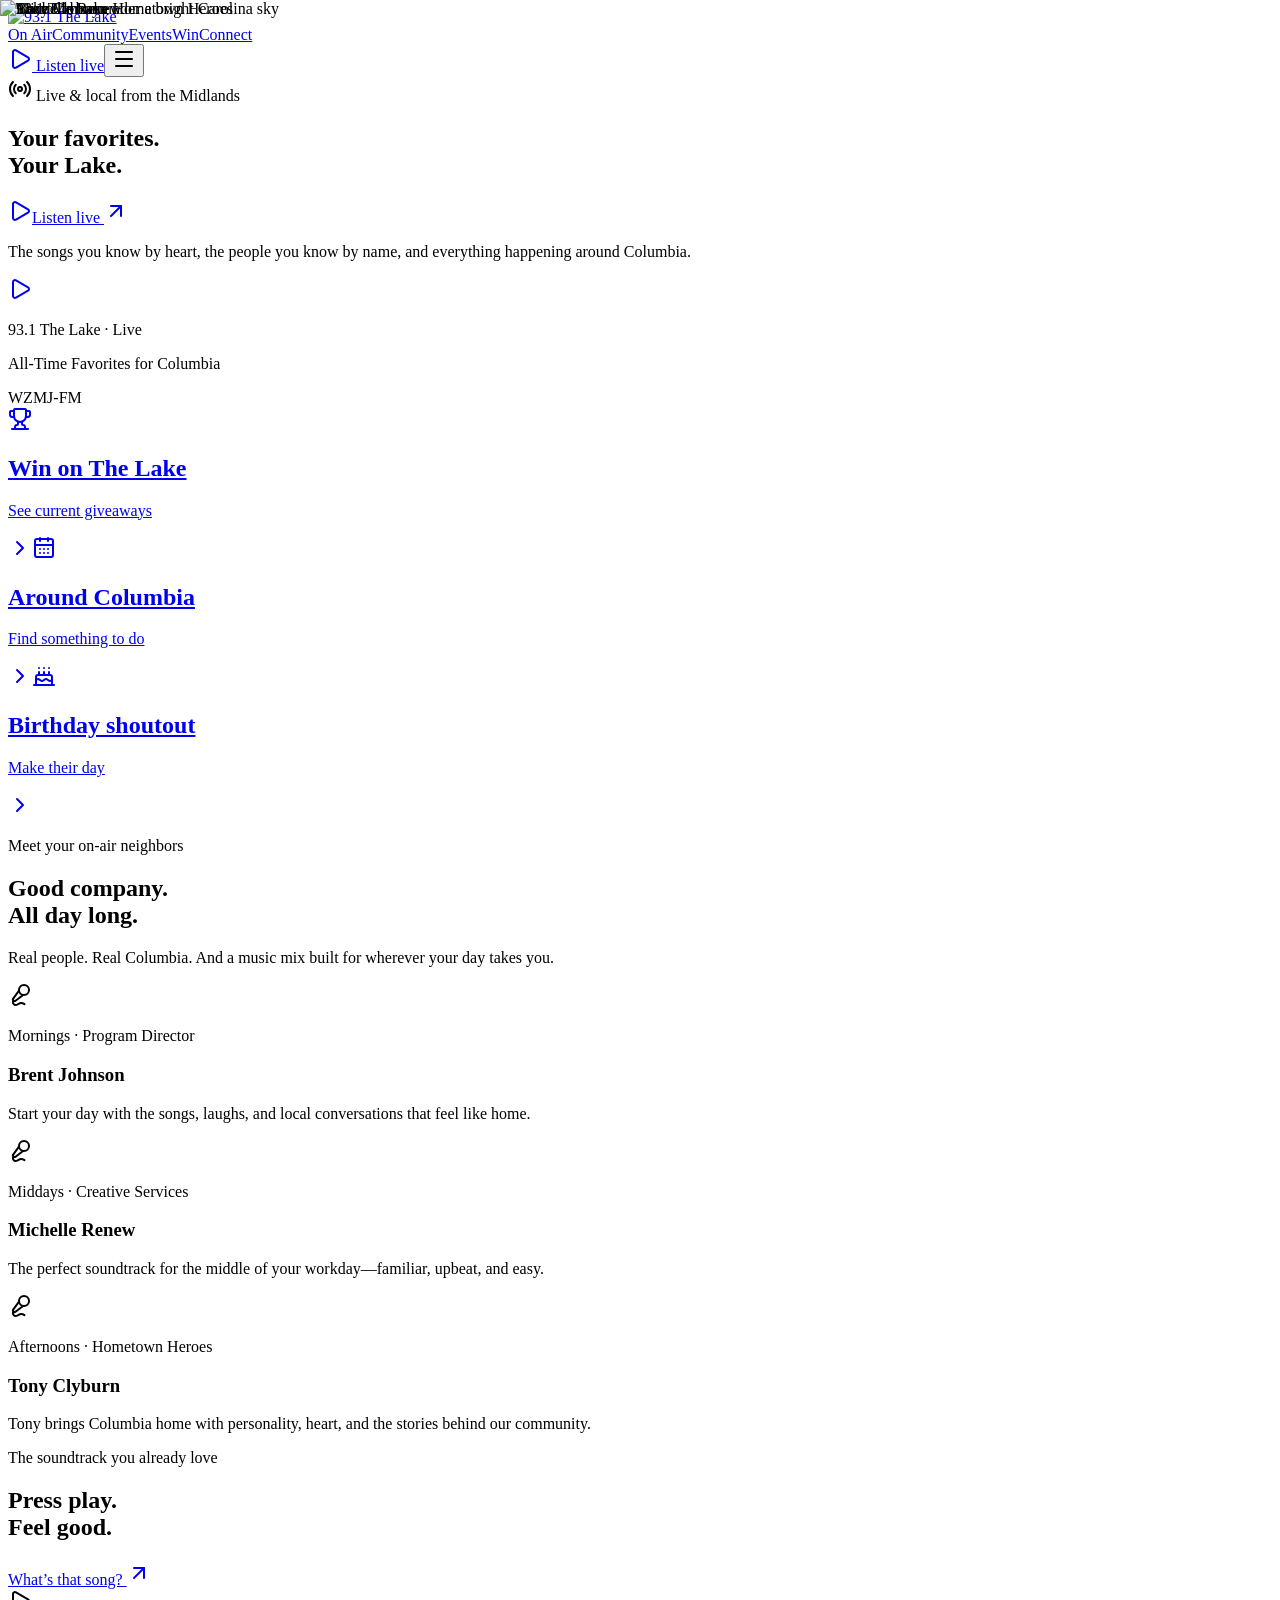
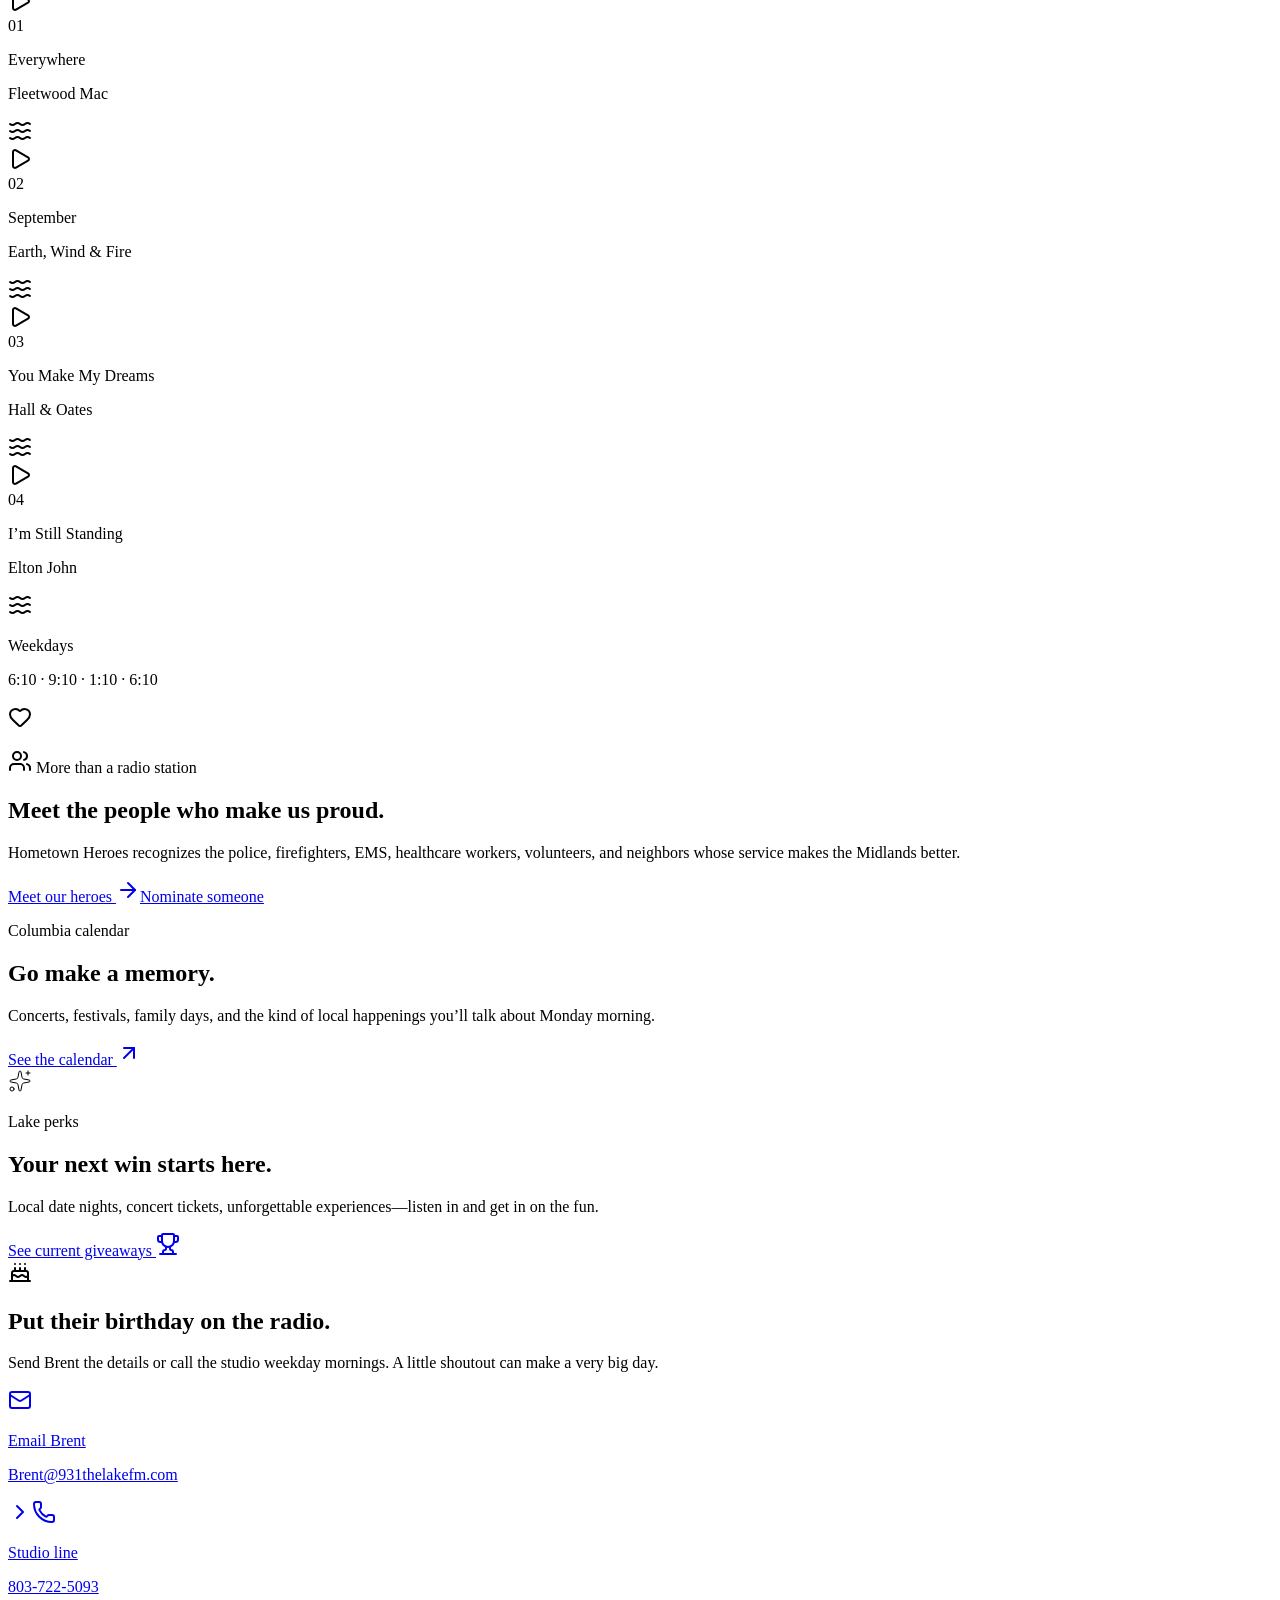
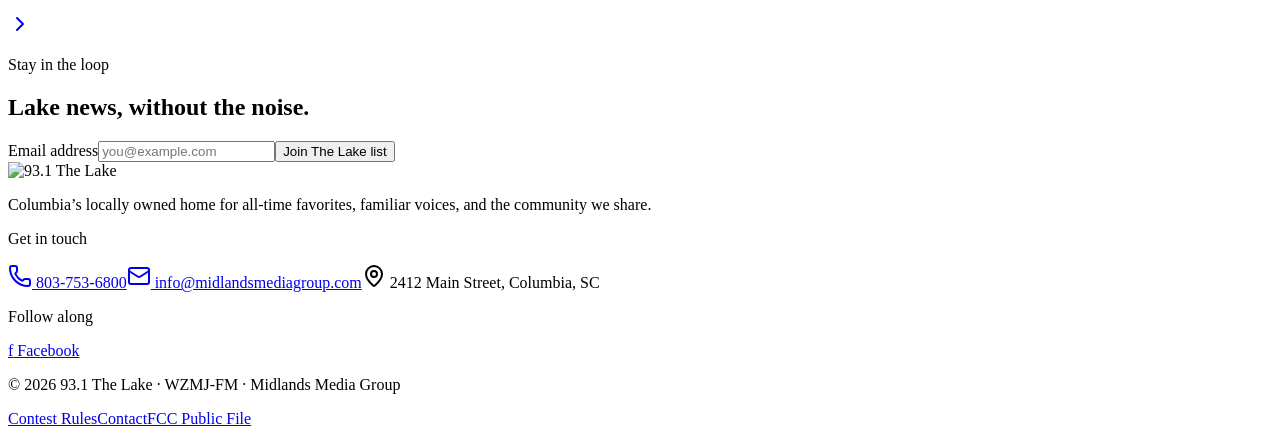
==== docs/index.html @ 3fbc35b0 "Publish website through GitHub Pages" ====
<!DOCTYPE html><html lang="en"><head><meta charSet="utf-8"/><meta name="viewport" content="width=device-width, initial-scale=1"/><link rel="stylesheet" href="/931-the-lake-website-concept/_next/static/css/index.dnQgAO12.css" data-rsc-css-href="/931-the-lake-website-concept/_next/static/css/index.dnQgAO12.css" data-precedence="vite-rsc/importer-resources"/><link rel="modulepreload" fetchPriority="low" href="/931-the-lake-website-concept/_next/static/chunks/index-DEFFdOiA.js"/><script src="/931-the-lake-website-concept/_next/static/chunks/rolldown-runtime-BGMDxOak.js" type="module" async=""></script><script src="/931-the-lake-website-concept/_next/static/chunks/framework-DxOlHx9V.js" type="module" async=""></script><link rel="modulepreload" href="/931-the-lake-website-concept/_next/static/chunks/layout-segment-context-z2i_iS0E.js" crossorigin=""/><link rel="modulepreload" href="/931-the-lake-website-concept/_next/static/chunks/page-Bm4MgL5j.js" crossorigin=""/><title>93.1 The Lake | All-Time Favorites for Columbia</title><meta name="description" content="Listen live to 93.1 The Lake — Columbia’s all-time favorites and home for local personalities, community stories, events, and contests."/><meta property="og:title" content="93.1 The Lake | Your Favorites. Your Lake."/><meta property="og:description" content="Columbia’s all-time favorites, local personalities, community stories, events, and contests."/><meta property="og:type" content="website"/><meta property="og:image" content="https://931thelakefm.com/og.png"/><meta property="og:image:width" content="1200"/><meta property="og:image:height" content="630"/><meta property="og:image:alt" content="93.1 The Lake — Your Favorites. Your Lake."/><meta name="twitter:card" content="summary_large_image"/><meta name="twitter:title" content="93.1 The Lake | Your Favorites. Your Lake."/><meta name="twitter:description" content="Columbia’s all-time favorites, local personalities, community stories, events, and contests."/><meta name="twitter:image" content="https://931thelakefm.com/og.png"/><link rel="icon" href="/931-the-lake-website-concept/icon.png?4fd0fbbda6ed1a46" type="image/png" sizes="192x192"/><script>Object.assign(((self[Symbol.for("vinext.navigationRuntime")]??={bootstrap:{routeManifest:null},functions:{}}).bootstrap.rsc??={rsc:[]}),{params:{},nav:{"pathname":"/","searchParams":[]}})</script><link rel="modulepreload" href="/931-the-lake-website-concept/_next/static/chunks/index-DEFFdOiA.js" />
<link rel="preload" href="/931-the-lake-website-concept/_next/static/_vinext_fonts/geist-8ac0455e797f/geist-98bbbccb.woff2" as="font" type="font/woff2" crossorigin />
<link rel="preload" href="/931-the-lake-website-concept/_next/static/_vinext_fonts/geist-mono-00e989178794/geist-mono-013b2f2f.woff2" as="font" type="font/woff2" crossorigin />
<style data-vinext-fonts>/* cyrillic-ext */
@font-face {
  font-family: 'Geist';
  font-style: normal;
  font-weight: 100 900;
  font-display: swap;
  src: url(/931-the-lake-website-concept/_next/static/_vinext_fonts/geist-8ac0455e797f/geist-ff2310f5.woff2) format('woff2');
  unicode-range: U+0460-052F, U+1C80-1C8A, U+20B4, U+2DE0-2DFF, U+A640-A69F, U+FE2E-FE2F;
}
/* cyrillic */
@font-face {
  font-family: 'Geist';
  font-style: normal;
  font-weight: 100 900;
  font-display: swap;
  src: url(/931-the-lake-website-concept/_next/static/_vinext_fonts/geist-8ac0455e797f/geist-875ccdd4.woff2) format('woff2');
  unicode-range: U+0301, U+0400-045F, U+0490-0491, U+04B0-04B1, U+2116;
}
/* vietnamese */
@font-face {
  font-family: 'Geist';
  font-style: normal;
  font-weight: 100 900;
  font-display: swap;
  src: url(/931-the-lake-website-concept/_next/static/_vinext_fonts/geist-8ac0455e797f/geist-52306abf.woff2) format('woff2');
  unicode-range: U+0102-0103, U+0110-0111, U+0128-0129, U+0168-0169, U+01A0-01A1, U+01AF-01B0, U+0300-0301, U+0303-0304, U+0308-0309, U+0323, U+0329, U+1EA0-1EF9, U+20AB;
}
/* latin-ext */
@font-face {
  font-family: 'Geist';
  font-style: normal;
  font-weight: 100 900;
  font-display: swap;
  src: url(/931-the-lake-website-concept/_next/static/_vinext_fonts/geist-8ac0455e797f/geist-001175b1.woff2) format('woff2');
  unicode-range: U+0100-02BA, U+02BD-02C5, U+02C7-02CC, U+02CE-02D7, U+02DD-02FF, U+0304, U+0308, U+0329, U+1D00-1DBF, U+1E00-1E9F, U+1EF2-1EFF, U+2020, U+20A0-20AB, U+20AD-20C0, U+2113, U+2C60-2C7F, U+A720-A7FF;
}
/* latin */
@font-face {
  font-family: 'Geist';
  font-style: normal;
  font-weight: 100 900;
  font-display: swap;
  src: url(/931-the-lake-website-concept/_next/static/_vinext_fonts/geist-8ac0455e797f/geist-98bbbccb.woff2) format('woff2');
  unicode-range: U+0000-00FF, U+0131, U+0152-0153, U+02BB-02BC, U+02C6, U+02DA, U+02DC, U+0304, U+0308, U+0329, U+2000-206F, U+20AC, U+2122, U+2191, U+2193, U+2212, U+2215, U+FEFF, U+FFFD;
}

@font-face {
  font-family: 'Geist Fallback';
  src: local("Arial");
  ascent-override: 95.94%;
  descent-override: 28.16%;
  line-gap-override: 0.00%;
  size-adjust: 104.76%;
}

.__font_geist_1mb0exe { font-family: 'Geist', 'Geist Fallback'; font-style: normal; }

.__variable_geist_1mb0exe { --font-geist-sans: 'Geist', 'Geist Fallback'; }

/* cyrillic-ext */
@font-face {
  font-family: 'Geist Mono';
  font-style: normal;
  font-weight: 100 900;
  font-display: swap;
  src: url(/931-the-lake-website-concept/_next/static/_vinext_fonts/geist-mono-00e989178794/geist-mono-f6b33328.woff2) format('woff2');
  unicode-range: U+0460-052F, U+1C80-1C8A, U+20B4, U+2DE0-2DFF, U+A640-A69F, U+FE2E-FE2F;
}
/* cyrillic */
@font-face {
  font-family: 'Geist Mono';
  font-style: normal;
  font-weight: 100 900;
  font-display: swap;
  src: url(/931-the-lake-website-concept/_next/static/_vinext_fonts/geist-mono-00e989178794/geist-mono-44e03052.woff2) format('woff2');
  unicode-range: U+0301, U+0400-045F, U+0490-0491, U+04B0-04B1, U+2116;
}
/* symbols2 */
@font-face {
  font-family: 'Geist Mono';
  font-style: normal;
  font-weight: 100 900;
  font-display: swap;
  src: url(/931-the-lake-website-concept/_next/static/_vinext_fonts/geist-mono-00e989178794/geist-mono-0638449e.woff2) format('woff2');
  unicode-range: U+2000-2001, U+2004-2008, U+200A, U+23B8-23BD, U+2500-259F;
}
/* vietnamese */
@font-face {
  font-family: 'Geist Mono';
  font-style: normal;
  font-weight: 100 900;
  font-display: swap;
  src: url(/931-the-lake-website-concept/_next/static/_vinext_fonts/geist-mono-00e989178794/geist-mono-971fb274.woff2) format('woff2');
  unicode-range: U+0102-0103, U+0110-0111, U+0128-0129, U+0168-0169, U+01A0-01A1, U+01AF-01B0, U+0300-0301, U+0303-0304, U+0308-0309, U+0323, U+0329, U+1EA0-1EF9, U+20AB;
}
/* latin-ext */
@font-face {
  font-family: 'Geist Mono';
  font-style: normal;
  font-weight: 100 900;
  font-display: swap;
  src: url(/931-the-lake-website-concept/_next/static/_vinext_fonts/geist-mono-00e989178794/geist-mono-44745446.woff2) format('woff2');
  unicode-range: U+0100-02BA, U+02BD-02C5, U+02C7-02CC, U+02CE-02D7, U+02DD-02FF, U+0304, U+0308, U+0329, U+1D00-1DBF, U+1E00-1E9F, U+1EF2-1EFF, U+2020, U+20A0-20AB, U+20AD-20C0, U+2113, U+2C60-2C7F, U+A720-A7FF;
}
/* latin */
@font-face {
  font-family: 'Geist Mono';
  font-style: normal;
  font-weight: 100 900;
  font-display: swap;
  src: url(/931-the-lake-website-concept/_next/static/_vinext_fonts/geist-mono-00e989178794/geist-mono-013b2f2f.woff2) format('woff2');
  unicode-range: U+0000-00FF, U+0131, U+0152-0153, U+02BB-02BC, U+02C6, U+02DA, U+02DC, U+0304, U+0308, U+0329, U+2000-206F, U+20AC, U+2122, U+2191, U+2193, U+2212, U+2215, U+FEFF, U+FFFD;
}

@font-face {
  font-family: 'Geist Mono Fallback';
  src: local("Arial");
  ascent-override: 74.67%;
  descent-override: 21.92%;
  line-gap-override: 0.00%;
  size-adjust: 134.59%;
}

.__font_geist_mono_0ms5nnn { font-family: 'Geist Mono', 'Geist Mono Fallback'; font-style: normal; }

.__variable_geist_mono_0ms5nnn { --font-geist-mono: 'Geist Mono', 'Geist Mono Fallback'; }
</style>
</head><body class="__variable_geist_1mb0exe __variable_geist_mono_0ms5nnn antialiased"><main class="min-h-screen overflow-hidden bg-[#f4f0e7] text-[#082d42]"><header class="relative z-40 border-b border-[#082d42]/10 bg-white"><div class="mx-auto flex h-24 max-w-[1440px] items-center justify-between px-5 sm:px-8 lg:px-12"><a href="#top" aria-label="93.1 The Lake home" class="shrink-0"><img src="/931-the-lake-website-concept/images/logo.png" alt="93.1 The Lake" width="235" height="60" loading="eager" fetchPriority="high" decoding="async" class="h-auto w-[180px] sm:w-[220px]" data-nimg="1"/></a><nav aria-label="Main navigation" class="hidden items-center gap-7 text-sm font-extrabold uppercase tracking-[0.11em] lg:flex"><a href="#shows" class="transition hover:text-[#0d83b2]">On Air</a><a href="#community" class="transition hover:text-[#0d83b2]">Community</a><a href="#events" class="transition hover:text-[#0d83b2]">Events</a><a href="#win" class="transition hover:text-[#0d83b2]">Win</a><a href="#contact" class="transition hover:text-[#0d83b2]">Connect</a></nav><div class="flex items-center gap-3"><a href="https://rdo.to/WZMJ" target="_blank" rel="noreferrer" class="hidden items-center gap-2 rounded-full bg-[#f7ce46] px-5 py-3 text-sm font-black uppercase tracking-[0.1em] transition hover:-translate-y-0.5 hover:shadow-lg sm:flex"><svg xmlns="http://www.w3.org/2000/svg" width="24" height="24" viewBox="0 0 24 24" fill="none" stroke="currentColor" stroke-width="2" stroke-linecap="round" stroke-linejoin="round" class="lucide lucide-play h-4 w-4 fill-current" aria-hidden="true"><path d="M5 5a2 2 0 0 1 3.008-1.728l11.997 6.998a2 2 0 0 1 .003 3.458l-12 7A2 2 0 0 1 5 19z"></path></svg> Listen live</a><button aria-label="Open menu" class="grid h-11 w-11 place-items-center rounded-full border border-[#082d42]/20 lg:hidden"><svg xmlns="http://www.w3.org/2000/svg" width="24" height="24" viewBox="0 0 24 24" fill="none" stroke="currentColor" stroke-width="2" stroke-linecap="round" stroke-linejoin="round" class="lucide lucide-menu" aria-hidden="true"><path d="M4 5h16"></path><path d="M4 12h16"></path><path d="M4 19h16"></path></svg></button></div></div></header><section id="top" class="relative isolate min-h-[720px] overflow-hidden bg-[#0d668a] text-white"><img src="/931-the-lake-website-concept/images/lake-brand.jpg" alt="Lake Murray under a bright Carolina sky" loading="eager" fetchPriority="high" decoding="async" class="object-cover object-center" data-nimg="fill" style="position:absolute;inset:0;width:100%;height:100%;object-fit:cover"/><div class="absolute inset-0 bg-[linear-gradient(90deg,rgba(3,29,44,.94)_0%,rgba(3,43,64,.74)_48%,rgba(4,79,105,.14)_100%)]"></div><div class="absolute inset-0 opacity-20 [background-image:linear-gradient(rgba(255,255,255,.16)_1px,transparent_1px),linear-gradient(90deg,rgba(255,255,255,.16)_1px,transparent_1px)] [background-size:72px_72px]"></div><div class="relative mx-auto flex min-h-[720px] max-w-[1440px] items-center px-5 pb-28 pt-16 sm:px-8 lg:px-12"><div class="max-w-5xl"><div class="mb-6 flex items-center gap-3 text-xs font-black uppercase tracking-[0.22em] text-[#8de8f2] sm:text-sm"><svg xmlns="http://www.w3.org/2000/svg" width="24" height="24" viewBox="0 0 24 24" fill="none" stroke="currentColor" stroke-width="2" stroke-linecap="round" stroke-linejoin="round" class="lucide lucide-radio h-5 w-5" aria-hidden="true"><path d="M16.247 7.761a6 6 0 0 1 0 8.478"></path><path d="M19.075 4.933a10 10 0 0 1 0 14.134"></path><path d="M4.925 19.067a10 10 0 0 1 0-14.134"></path><path d="M7.753 16.239a6 6 0 0 1 0-8.478"></path><circle cx="12" cy="12" r="2"></circle></svg> Live &amp; local from the Midlands</div><h1 class="max-w-5xl text-[clamp(4.2rem,9.7vw,9rem)] font-black uppercase leading-[.79] tracking-[-.065em]">Your favorites.<br/><span class="text-[#f7ce46]">Your Lake.</span></h1><div class="mt-9 flex flex-col gap-6 sm:flex-row sm:items-center"><a href="https://rdo.to/WZMJ" target="_blank" rel="noreferrer" class="group inline-flex w-fit items-center gap-4 rounded-full bg-white px-7 py-4 text-base font-black uppercase tracking-[0.12em] text-[#082d42] transition hover:-translate-y-1 hover:shadow-2xl"><span class="grid h-10 w-10 place-items-center rounded-full bg-[#ef5a47] text-white"><svg xmlns="http://www.w3.org/2000/svg" width="24" height="24" viewBox="0 0 24 24" fill="none" stroke="currentColor" stroke-width="2" stroke-linecap="round" stroke-linejoin="round" class="lucide lucide-play h-4 w-4 fill-current" aria-hidden="true"><path d="M5 5a2 2 0 0 1 3.008-1.728l11.997 6.998a2 2 0 0 1 .003 3.458l-12 7A2 2 0 0 1 5 19z"></path></svg></span>Listen live <svg xmlns="http://www.w3.org/2000/svg" width="24" height="24" viewBox="0 0 24 24" fill="none" stroke="currentColor" stroke-width="2" stroke-linecap="round" stroke-linejoin="round" class="lucide lucide-arrow-up-right h-5 w-5 transition group-hover:translate-x-1 group-hover:-translate-y-1" aria-hidden="true"><path d="M7 7h10v10"></path><path d="M7 17 17 7"></path></svg></a><p class="max-w-md text-base leading-relaxed text-white/80 sm:text-lg">The songs you know by heart, the people you know by name, and everything happening around Columbia.</p></div></div></div><div class="absolute inset-x-0 bottom-0 border-t border-white/20 bg-[#082d42]/92 backdrop-blur-md"><div class="mx-auto flex max-w-[1440px] items-center gap-5 px-5 py-4 sm:px-8 lg:px-12"><a href="https://rdo.to/WZMJ" target="_blank" rel="noreferrer" aria-label="Play 93.1 The Lake" class="grid h-12 w-12 shrink-0 place-items-center rounded-full bg-[#f7ce46] text-[#082d42] transition hover:scale-105"><svg xmlns="http://www.w3.org/2000/svg" width="24" height="24" viewBox="0 0 24 24" fill="none" stroke="currentColor" stroke-width="2" stroke-linecap="round" stroke-linejoin="round" class="lucide lucide-play ml-0.5 h-5 w-5 fill-current" aria-hidden="true"><path d="M5 5a2 2 0 0 1 3.008-1.728l11.997 6.998a2 2 0 0 1 .003 3.458l-12 7A2 2 0 0 1 5 19z"></path></svg></a><div class="min-w-0 flex-1"><p class="text-[10px] font-black uppercase tracking-[.2em] text-[#8de8f2]">93.1 The Lake · Live</p><p class="truncate text-base font-bold">All-Time Favorites for Columbia</p></div><div class="hidden items-end gap-1 md:flex" aria-hidden="true"><span class="w-1 rounded-full bg-[#8de8f2]" style="height:18px"></span><span class="w-1 rounded-full bg-[#8de8f2]" style="height:28px"></span><span class="w-1 rounded-full bg-[#8de8f2]" style="height:14px"></span><span class="w-1 rounded-full bg-[#8de8f2]" style="height:34px"></span><span class="w-1 rounded-full bg-[#8de8f2]" style="height:22px"></span><span class="w-1 rounded-full bg-[#8de8f2]" style="height:38px"></span><span class="w-1 rounded-full bg-[#8de8f2]" style="height:19px"></span><span class="w-1 rounded-full bg-[#8de8f2]" style="height:30px"></span><span class="w-1 rounded-full bg-[#8de8f2]" style="height:16px"></span><span class="w-1 rounded-full bg-[#8de8f2]" style="height:25px"></span></div><span class="hidden text-xs font-bold uppercase tracking-[.18em] text-white/55 sm:block">WZMJ-FM</span></div></div></section><section class="bg-[#f7ce46]"><div class="mx-auto grid max-w-[1440px] divide-y divide-[#082d42]/20 px-5 sm:grid-cols-3 sm:divide-x sm:divide-y-0 sm:px-8 lg:px-12"><a href="#win" class="group flex items-center gap-4 py-6 sm:px-6 first:pl-0 last:pr-0"><svg xmlns="http://www.w3.org/2000/svg" width="24" height="24" viewBox="0 0 24 24" fill="none" stroke="currentColor" stroke-width="2" stroke-linecap="round" stroke-linejoin="round" class="lucide lucide-trophy h-7 w-7 shrink-0" aria-hidden="true"><path d="M10 14.66V17a1 1 0 0 1-1 1 2 2 0 0 0-2 2v2"></path><path d="M14 14.66V17a1 1 0 0 0 1 1 2 2 0 0 1 2 2v2"></path><path d="M17.916 10H19.5A2.5 2.5 0 0 0 22 7.5V5a1 1 0 0 0-1-1h-3"></path><path d="M4 22h16"></path><path d="M6 9a6 6 0 0 0 12 0V3a1 1 0 0 0-1-1H7a1 1 0 0 0-1 1z"></path><path d="M6.084 10H4.5A2.5 2.5 0 0 1 2 7.5V5a1 1 0 0 1 1-1h3"></path></svg><div class="flex-1"><h2 class="font-black uppercase tracking-[.04em]">Win on The Lake</h2><p class="text-sm text-[#082d42]/65">See current giveaways</p></div><svg xmlns="http://www.w3.org/2000/svg" width="24" height="24" viewBox="0 0 24 24" fill="none" stroke="currentColor" stroke-width="2" stroke-linecap="round" stroke-linejoin="round" class="lucide lucide-chevron-right h-5 w-5 transition group-hover:translate-x-1" aria-hidden="true"><path d="m9 18 6-6-6-6"></path></svg></a><a href="#events" class="group flex items-center gap-4 py-6 sm:px-6 first:pl-0 last:pr-0"><svg xmlns="http://www.w3.org/2000/svg" width="24" height="24" viewBox="0 0 24 24" fill="none" stroke="currentColor" stroke-width="2" stroke-linecap="round" stroke-linejoin="round" class="lucide lucide-calendar-days h-7 w-7 shrink-0" aria-hidden="true"><path d="M8 2v3"></path><path d="M16 2v3"></path><rect x="3" y="3" width="18" height="18" rx="2"></rect><path d="M3 9h18"></path><path d="M8 13h.01"></path><path d="M12 13h.01"></path><path d="M16 13h.01"></path><path d="M8 17h.01"></path><path d="M12 17h.01"></path><path d="M16 17h.01"></path></svg><div class="flex-1"><h2 class="font-black uppercase tracking-[.04em]">Around Columbia</h2><p class="text-sm text-[#082d42]/65">Find something to do</p></div><svg xmlns="http://www.w3.org/2000/svg" width="24" height="24" viewBox="0 0 24 24" fill="none" stroke="currentColor" stroke-width="2" stroke-linecap="round" stroke-linejoin="round" class="lucide lucide-chevron-right h-5 w-5 transition group-hover:translate-x-1" aria-hidden="true"><path d="m9 18 6-6-6-6"></path></svg></a><a href="mailto:Brent@931thelakefm.com" class="group flex items-center gap-4 py-6 sm:px-6 first:pl-0 last:pr-0"><svg xmlns="http://www.w3.org/2000/svg" width="24" height="24" viewBox="0 0 24 24" fill="none" stroke="currentColor" stroke-width="2" stroke-linecap="round" stroke-linejoin="round" class="lucide lucide-cake h-7 w-7 shrink-0" aria-hidden="true"><path d="M20 21v-8a2 2 0 0 0-2-2H6a2 2 0 0 0-2 2v8"></path><path d="M4 16s.5-1 2-1 2.5 2 4 2 2.5-2 4-2 2.5 2 4 2 2-1 2-1"></path><path d="M2 21h20"></path><path d="M7 8v3"></path><path d="M12 8v3"></path><path d="M17 8v3"></path><path d="M7 4h.01"></path><path d="M12 4h.01"></path><path d="M17 4h.01"></path></svg><div class="flex-1"><h2 class="font-black uppercase tracking-[.04em]">Birthday shoutout</h2><p class="text-sm text-[#082d42]/65">Make their day</p></div><svg xmlns="http://www.w3.org/2000/svg" width="24" height="24" viewBox="0 0 24 24" fill="none" stroke="currentColor" stroke-width="2" stroke-linecap="round" stroke-linejoin="round" class="lucide lucide-chevron-right h-5 w-5 transition group-hover:translate-x-1" aria-hidden="true"><path d="m9 18 6-6-6-6"></path></svg></a></div></section><section id="shows" class="px-5 py-24 sm:px-8 lg:px-12 lg:py-32"><div class="mx-auto max-w-[1440px]"><div class="mb-12 flex flex-col justify-between gap-6 md:flex-row md:items-end"><div><p class="mb-3 text-xs font-black uppercase tracking-[.22em] text-[#0d83b2]">Meet your on-air neighbors</p><h2 class="text-5xl font-black uppercase leading-[.85] tracking-[-.055em] sm:text-7xl">Good company.<br/>All day long.</h2></div><p class="max-w-md text-lg leading-relaxed text-[#436272]">Real people. Real Columbia. And a music mix built for wherever your day takes you.</p></div><div class="grid gap-5 lg:grid-cols-3"><article class="group relative overflow-hidden rounded-[2rem] bg-white shadow-[0_20px_70px_rgba(8,45,66,.08)]"><div class="relative aspect-[4/3] overflow-hidden"><img src="/931-the-lake-website-concept/images/brent.jpg" alt="Brent Johnson" loading="lazy" decoding="async" class="object-cover transition duration-700 group-hover:scale-105 object-center" data-nimg="fill" style="position:absolute;inset:0;width:100%;height:100%;object-fit:cover"/><div class="absolute left-5 top-5 grid h-12 w-12 place-items-center rounded-full bg-[#f7ce46]"><svg xmlns="http://www.w3.org/2000/svg" width="24" height="24" viewBox="0 0 24 24" fill="none" stroke="currentColor" stroke-width="2" stroke-linecap="round" stroke-linejoin="round" class="lucide lucide-mic-vocal h-5 w-5" aria-hidden="true"><path d="m11 7.601-5.994 8.19a1 1 0 0 0 .1 1.298l.817.818a1 1 0 0 0 1.314.087L15.09 12"></path><path d="M16.5 21.174C15.5 20.5 14.372 20 13 20c-2.058 0-3.928 2.356-6 2-2.072-.356-2.775-3.369-1.5-4.5"></path><circle cx="16" cy="7" r="5"></circle></svg></div></div><div class="p-7"><p class="text-[11px] font-black uppercase tracking-[.16em] text-[#0d83b2]">Mornings · Program Director</p><h3 class="mt-2 text-3xl font-black uppercase tracking-[-.035em]">Brent Johnson</h3><p class="mt-4 leading-relaxed text-[#436272]">Start your day with the songs, laughs, and local conversations that feel like home.</p></div></article><article class="group relative overflow-hidden rounded-[2rem] bg-white shadow-[0_20px_70px_rgba(8,45,66,.08)]"><div class="relative aspect-[4/3] overflow-hidden"><img src="/931-the-lake-website-concept/images/michelle.jpg" alt="Michelle Renew" loading="lazy" decoding="async" class="object-cover transition duration-700 group-hover:scale-105 object-[center_32%]" data-nimg="fill" style="position:absolute;inset:0;width:100%;height:100%;object-fit:cover"/><div class="absolute left-5 top-5 grid h-12 w-12 place-items-center rounded-full bg-[#8de8f2]"><svg xmlns="http://www.w3.org/2000/svg" width="24" height="24" viewBox="0 0 24 24" fill="none" stroke="currentColor" stroke-width="2" stroke-linecap="round" stroke-linejoin="round" class="lucide lucide-mic-vocal h-5 w-5" aria-hidden="true"><path d="m11 7.601-5.994 8.19a1 1 0 0 0 .1 1.298l.817.818a1 1 0 0 0 1.314.087L15.09 12"></path><path d="M16.5 21.174C15.5 20.5 14.372 20 13 20c-2.058 0-3.928 2.356-6 2-2.072-.356-2.775-3.369-1.5-4.5"></path><circle cx="16" cy="7" r="5"></circle></svg></div></div><div class="p-7"><p class="text-[11px] font-black uppercase tracking-[.16em] text-[#0d83b2]">Middays · Creative Services</p><h3 class="mt-2 text-3xl font-black uppercase tracking-[-.035em]">Michelle Renew</h3><p class="mt-4 leading-relaxed text-[#436272]">The perfect soundtrack for the middle of your workday—familiar, upbeat, and easy.</p></div></article><article class="group relative overflow-hidden rounded-[2rem] bg-white shadow-[0_20px_70px_rgba(8,45,66,.08)]"><div class="relative aspect-[4/3] overflow-hidden"><img src="/931-the-lake-website-concept/images/tony.jpg" alt="Tony Clyburn" loading="lazy" decoding="async" class="object-cover transition duration-700 group-hover:scale-105 object-center" data-nimg="fill" style="position:absolute;inset:0;width:100%;height:100%;object-fit:cover"/><div class="absolute left-5 top-5 grid h-12 w-12 place-items-center rounded-full bg-[#ef5a47]"><svg xmlns="http://www.w3.org/2000/svg" width="24" height="24" viewBox="0 0 24 24" fill="none" stroke="currentColor" stroke-width="2" stroke-linecap="round" stroke-linejoin="round" class="lucide lucide-mic-vocal h-5 w-5" aria-hidden="true"><path d="m11 7.601-5.994 8.19a1 1 0 0 0 .1 1.298l.817.818a1 1 0 0 0 1.314.087L15.09 12"></path><path d="M16.5 21.174C15.5 20.5 14.372 20 13 20c-2.058 0-3.928 2.356-6 2-2.072-.356-2.775-3.369-1.5-4.5"></path><circle cx="16" cy="7" r="5"></circle></svg></div></div><div class="p-7"><p class="text-[11px] font-black uppercase tracking-[.16em] text-[#0d83b2]">Afternoons · Hometown Heroes</p><h3 class="mt-2 text-3xl font-black uppercase tracking-[-.035em]">Tony Clyburn</h3><p class="mt-4 leading-relaxed text-[#436272]">Tony brings Columbia home with personality, heart, and the stories behind our community.</p></div></article></div></div></section><section class="bg-[#082d42] px-5 py-24 text-white sm:px-8 lg:px-12 lg:py-32"><div class="mx-auto max-w-[1440px]"><div class="grid gap-12 lg:grid-cols-[.8fr_1.2fr] lg:items-end"><div><p class="mb-4 text-xs font-black uppercase tracking-[.22em] text-[#8de8f2]">The soundtrack you already love</p><h2 class="text-5xl font-black uppercase leading-[.85] tracking-[-.055em] sm:text-7xl">Press play.<br/>Feel good.</h2><a href="https://931thelakefm.com/whats-that-song/" target="_blank" rel="noreferrer" class="mt-8 inline-flex items-center gap-2 border-b border-[#f7ce46] pb-2 font-black uppercase tracking-[.1em] text-[#f7ce46]">What’s that song? <svg xmlns="http://www.w3.org/2000/svg" width="24" height="24" viewBox="0 0 24 24" fill="none" stroke="currentColor" stroke-width="2" stroke-linecap="round" stroke-linejoin="round" class="lucide lucide-arrow-up-right h-4 w-4" aria-hidden="true"><path d="M7 7h10v10"></path><path d="M7 17 17 7"></path></svg></a></div><div class="grid gap-3"><div class="group flex items-center gap-5 rounded-2xl border border-white/10 bg-white/[.06] p-4 transition hover:bg-white/[.11] sm:p-5"><div class="grid h-12 w-12 shrink-0 place-items-center rounded-full bg-[#f7ce46] text-[#082d42]"><svg xmlns="http://www.w3.org/2000/svg" width="24" height="24" viewBox="0 0 24 24" fill="none" stroke="currentColor" stroke-width="2" stroke-linecap="round" stroke-linejoin="round" class="lucide lucide-play h-4 w-4 fill-current" aria-hidden="true"><path d="M5 5a2 2 0 0 1 3.008-1.728l11.997 6.998a2 2 0 0 1 .003 3.458l-12 7A2 2 0 0 1 5 19z"></path></svg></div><span class="w-6 text-sm font-bold text-white/35">0<!-- -->1</span><div class="min-w-0 flex-1"><p class="truncate text-lg font-black">Everywhere</p><p class="text-sm text-white/55">Fleetwood Mac</p></div><svg xmlns="http://www.w3.org/2000/svg" width="24" height="24" viewBox="0 0 24 24" fill="none" stroke="currentColor" stroke-width="2" stroke-linecap="round" stroke-linejoin="round" class="lucide lucide-waves-horizontal hidden h-6 w-6 text-[#8de8f2] sm:block" aria-hidden="true"><path d="M2 12q2.5 2 5 0t5 0 5 0 5 0"></path><path d="M2 19q2.5 2 5 0t5 0 5 0 5 0"></path><path d="M2 5q2.5 2 5 0t5 0 5 0 5 0"></path></svg></div><div class="group flex items-center gap-5 rounded-2xl border border-white/10 bg-white/[.06] p-4 transition hover:bg-white/[.11] sm:p-5"><div class="grid h-12 w-12 shrink-0 place-items-center rounded-full bg-[#ef5a47] text-[#082d42]"><svg xmlns="http://www.w3.org/2000/svg" width="24" height="24" viewBox="0 0 24 24" fill="none" stroke="currentColor" stroke-width="2" stroke-linecap="round" stroke-linejoin="round" class="lucide lucide-play h-4 w-4 fill-current" aria-hidden="true"><path d="M5 5a2 2 0 0 1 3.008-1.728l11.997 6.998a2 2 0 0 1 .003 3.458l-12 7A2 2 0 0 1 5 19z"></path></svg></div><span class="w-6 text-sm font-bold text-white/35">0<!-- -->2</span><div class="min-w-0 flex-1"><p class="truncate text-lg font-black">September</p><p class="text-sm text-white/55">Earth, Wind &amp; Fire</p></div><svg xmlns="http://www.w3.org/2000/svg" width="24" height="24" viewBox="0 0 24 24" fill="none" stroke="currentColor" stroke-width="2" stroke-linecap="round" stroke-linejoin="round" class="lucide lucide-waves-horizontal hidden h-6 w-6 text-[#8de8f2] sm:block" aria-hidden="true"><path d="M2 12q2.5 2 5 0t5 0 5 0 5 0"></path><path d="M2 19q2.5 2 5 0t5 0 5 0 5 0"></path><path d="M2 5q2.5 2 5 0t5 0 5 0 5 0"></path></svg></div><div class="group flex items-center gap-5 rounded-2xl border border-white/10 bg-white/[.06] p-4 transition hover:bg-white/[.11] sm:p-5"><div class="grid h-12 w-12 shrink-0 place-items-center rounded-full bg-[#8de8f2] text-[#082d42]"><svg xmlns="http://www.w3.org/2000/svg" width="24" height="24" viewBox="0 0 24 24" fill="none" stroke="currentColor" stroke-width="2" stroke-linecap="round" stroke-linejoin="round" class="lucide lucide-play h-4 w-4 fill-current" aria-hidden="true"><path d="M5 5a2 2 0 0 1 3.008-1.728l11.997 6.998a2 2 0 0 1 .003 3.458l-12 7A2 2 0 0 1 5 19z"></path></svg></div><span class="w-6 text-sm font-bold text-white/35">0<!-- -->3</span><div class="min-w-0 flex-1"><p class="truncate text-lg font-black">You Make My Dreams</p><p class="text-sm text-white/55">Hall &amp; Oates</p></div><svg xmlns="http://www.w3.org/2000/svg" width="24" height="24" viewBox="0 0 24 24" fill="none" stroke="currentColor" stroke-width="2" stroke-linecap="round" stroke-linejoin="round" class="lucide lucide-waves-horizontal hidden h-6 w-6 text-[#8de8f2] sm:block" aria-hidden="true"><path d="M2 12q2.5 2 5 0t5 0 5 0 5 0"></path><path d="M2 19q2.5 2 5 0t5 0 5 0 5 0"></path><path d="M2 5q2.5 2 5 0t5 0 5 0 5 0"></path></svg></div><div class="group flex items-center gap-5 rounded-2xl border border-white/10 bg-white/[.06] p-4 transition hover:bg-white/[.11] sm:p-5"><div class="grid h-12 w-12 shrink-0 place-items-center rounded-full bg-[#d8b7ff] text-[#082d42]"><svg xmlns="http://www.w3.org/2000/svg" width="24" height="24" viewBox="0 0 24 24" fill="none" stroke="currentColor" stroke-width="2" stroke-linecap="round" stroke-linejoin="round" class="lucide lucide-play h-4 w-4 fill-current" aria-hidden="true"><path d="M5 5a2 2 0 0 1 3.008-1.728l11.997 6.998a2 2 0 0 1 .003 3.458l-12 7A2 2 0 0 1 5 19z"></path></svg></div><span class="w-6 text-sm font-bold text-white/35">0<!-- -->4</span><div class="min-w-0 flex-1"><p class="truncate text-lg font-black">I’m Still Standing</p><p class="text-sm text-white/55">Elton John</p></div><svg xmlns="http://www.w3.org/2000/svg" width="24" height="24" viewBox="0 0 24 24" fill="none" stroke="currentColor" stroke-width="2" stroke-linecap="round" stroke-linejoin="round" class="lucide lucide-waves-horizontal hidden h-6 w-6 text-[#8de8f2] sm:block" aria-hidden="true"><path d="M2 12q2.5 2 5 0t5 0 5 0 5 0"></path><path d="M2 19q2.5 2 5 0t5 0 5 0 5 0"></path><path d="M2 5q2.5 2 5 0t5 0 5 0 5 0"></path></svg></div></div></div></div></section><section id="community" class="relative overflow-hidden bg-[#0d83b2] px-5 py-24 text-white sm:px-8 lg:px-12 lg:py-32"><div class="absolute -right-32 -top-32 h-96 w-96 rounded-full border-[70px] border-white/10"></div><div class="relative mx-auto grid max-w-[1440px] gap-12 lg:grid-cols-[1.1fr_.9fr] lg:items-center"><div class="relative min-h-[430px] overflow-hidden rounded-[2rem]"><img src="/931-the-lake-website-concept/images/hometown-heroes.jpg" alt="93.1 The Lake Hometown Heroes" loading="lazy" decoding="async" class="object-cover" data-nimg="fill" style="position:absolute;inset:0;width:100%;height:100%;object-fit:cover"/><div class="absolute inset-0 bg-gradient-to-t from-[#082d42]/85 via-transparent to-transparent"></div><div class="absolute bottom-6 left-6 right-6 flex items-end justify-between"><div><p class="text-xs font-black uppercase tracking-[.18em] text-[#f7ce46]">Weekdays</p><p class="mt-1 text-2xl font-black">6:10 · 9:10 · 1:10 · 6:10</p></div><svg xmlns="http://www.w3.org/2000/svg" width="24" height="24" viewBox="0 0 24 24" fill="none" stroke="currentColor" stroke-width="2" stroke-linecap="round" stroke-linejoin="round" class="lucide lucide-heart h-9 w-9 fill-[#ef5a47] text-[#ef5a47]" aria-hidden="true"><path d="M2 9.5a5.5 5.5 0 0 1 9.591-3.676.56.56 0 0 0 .818 0A5.49 5.49 0 0 1 22 9.5c0 2.29-1.5 4-3 5.5l-5.492 5.313a2 2 0 0 1-3 .019L5 15c-1.5-1.5-3-3.2-3-5.5"></path></svg></div></div><div><p class="mb-4 flex items-center gap-2 text-xs font-black uppercase tracking-[.22em] text-[#8de8f2]"><svg xmlns="http://www.w3.org/2000/svg" width="24" height="24" viewBox="0 0 24 24" fill="none" stroke="currentColor" stroke-width="2" stroke-linecap="round" stroke-linejoin="round" class="lucide lucide-users h-5 w-5" aria-hidden="true"><path d="M16 21v-2a4 4 0 0 0-4-4H6a4 4 0 0 0-4 4v2"></path><path d="M16 3.128a4 4 0 0 1 0 7.744"></path><path d="M22 21v-2a4 4 0 0 0-3-3.87"></path><circle cx="9" cy="7" r="4"></circle></svg> More than a radio station</p><h2 class="text-5xl font-black uppercase leading-[.85] tracking-[-.055em] sm:text-7xl">Meet the people who make us proud.</h2><p class="mt-7 max-w-xl text-lg leading-relaxed text-white/75">Hometown Heroes recognizes the police, firefighters, EMS, healthcare workers, volunteers, and neighbors whose service makes the Midlands better.</p><div class="mt-8 flex flex-wrap gap-3"><a href="https://931thelakefm.com/hometown-heroes/" target="_blank" rel="noreferrer" class="inline-flex items-center gap-3 rounded-full bg-[#f7ce46] px-6 py-4 font-black uppercase tracking-[.1em] text-[#082d42]">Meet our heroes <svg xmlns="http://www.w3.org/2000/svg" width="24" height="24" viewBox="0 0 24 24" fill="none" stroke="currentColor" stroke-width="2" stroke-linecap="round" stroke-linejoin="round" class="lucide lucide-arrow-right h-5 w-5" aria-hidden="true"><path d="M5 12h14"></path><path d="m12 5 7 7-7 7"></path></svg></a><a href="https://931thelakefm.com/hometown-heroes/" target="_blank" rel="noreferrer" class="inline-flex items-center gap-3 rounded-full border border-white/40 px-6 py-4 font-black uppercase tracking-[.1em]">Nominate someone</a></div></div></div></section><section id="events" class="px-5 py-24 sm:px-8 lg:px-12 lg:py-32"><div class="mx-auto max-w-[1440px]"><div class="grid gap-5 lg:grid-cols-2"><div class="flex min-h-[460px] flex-col justify-between rounded-[2rem] bg-[#f7ce46] p-8 sm:p-12"><div><p class="text-xs font-black uppercase tracking-[.2em]">Columbia calendar</p><h2 class="mt-4 text-5xl font-black uppercase leading-[.86] tracking-[-.055em] sm:text-7xl">Go make a memory.</h2></div><div><p class="mb-7 max-w-md text-lg leading-relaxed text-[#082d42]/70">Concerts, festivals, family days, and the kind of local happenings you’ll talk about Monday morning.</p><a href="https://931thelakefm.com/calendar/" target="_blank" rel="noreferrer" class="inline-flex items-center gap-3 rounded-full bg-[#082d42] px-6 py-4 font-black uppercase tracking-[.1em] text-white">See the calendar <svg xmlns="http://www.w3.org/2000/svg" width="24" height="24" viewBox="0 0 24 24" fill="none" stroke="currentColor" stroke-width="2" stroke-linecap="round" stroke-linejoin="round" class="lucide lucide-arrow-up-right h-5 w-5" aria-hidden="true"><path d="M7 7h10v10"></path><path d="M7 17 17 7"></path></svg></a></div></div><div id="win" class="relative flex min-h-[460px] flex-col justify-between overflow-hidden rounded-[2rem] bg-[#ef5a47] p-8 text-white sm:p-12"><svg xmlns="http://www.w3.org/2000/svg" width="24" height="24" viewBox="0 0 24 24" fill="none" stroke="currentColor" stroke-width="1" stroke-linecap="round" stroke-linejoin="round" class="lucide lucide-sparkles absolute -right-10 -top-10 h-64 w-64 text-white/10" aria-hidden="true"><path d="M11.017 2.814a1 1 0 0 1 1.966 0l1.051 5.558a2 2 0 0 0 1.594 1.594l5.558 1.051a1 1 0 0 1 0 1.966l-5.558 1.051a2 2 0 0 0-1.594 1.594l-1.051 5.558a1 1 0 0 1-1.966 0l-1.051-5.558a2 2 0 0 0-1.594-1.594l-5.558-1.051a1 1 0 0 1 0-1.966l5.558-1.051a2 2 0 0 0 1.594-1.594z"></path><path d="M20 2v4"></path><path d="M22 4h-4"></path><circle cx="4" cy="20" r="2"></circle></svg><div class="relative"><p class="text-xs font-black uppercase tracking-[.2em]">Lake perks</p><h2 class="mt-4 text-5xl font-black uppercase leading-[.86] tracking-[-.055em] sm:text-7xl">Your next win starts here.</h2></div><div class="relative"><p class="mb-7 max-w-md text-lg leading-relaxed text-white/80">Local date nights, concert tickets, unforgettable experiences—listen in and get in on the fun.</p><a href="https://931thelakefm.com/contest/" target="_blank" rel="noreferrer" class="inline-flex items-center gap-3 rounded-full bg-white px-6 py-4 font-black uppercase tracking-[.1em] text-[#082d42]">See current giveaways <svg xmlns="http://www.w3.org/2000/svg" width="24" height="24" viewBox="0 0 24 24" fill="none" stroke="currentColor" stroke-width="2" stroke-linecap="round" stroke-linejoin="round" class="lucide lucide-trophy h-5 w-5" aria-hidden="true"><path d="M10 14.66V17a1 1 0 0 1-1 1 2 2 0 0 0-2 2v2"></path><path d="M14 14.66V17a1 1 0 0 0 1 1 2 2 0 0 1 2 2v2"></path><path d="M17.916 10H19.5A2.5 2.5 0 0 0 22 7.5V5a1 1 0 0 0-1-1h-3"></path><path d="M4 22h16"></path><path d="M6 9a6 6 0 0 0 12 0V3a1 1 0 0 0-1-1H7a1 1 0 0 0-1 1z"></path><path d="M6.084 10H4.5A2.5 2.5 0 0 1 2 7.5V5a1 1 0 0 1 1-1h3"></path></svg></a></div></div></div></div></section><section class="px-5 pb-24 sm:px-8 lg:px-12 lg:pb-32"><div class="mx-auto grid max-w-[1440px] overflow-hidden rounded-[2rem] bg-white shadow-[0_20px_80px_rgba(8,45,66,.08)] lg:grid-cols-[.8fr_1.2fr]"><div class="bg-[#dce8e7] p-8 sm:p-12"><svg xmlns="http://www.w3.org/2000/svg" width="24" height="24" viewBox="0 0 24 24" fill="none" stroke="currentColor" stroke-width="2" stroke-linecap="round" stroke-linejoin="round" class="lucide lucide-cake h-12 w-12 text-[#ef5a47]" aria-hidden="true"><path d="M20 21v-8a2 2 0 0 0-2-2H6a2 2 0 0 0-2 2v8"></path><path d="M4 16s.5-1 2-1 2.5 2 4 2 2.5-2 4-2 2.5 2 4 2 2-1 2-1"></path><path d="M2 21h20"></path><path d="M7 8v3"></path><path d="M12 8v3"></path><path d="M17 8v3"></path><path d="M7 4h.01"></path><path d="M12 4h.01"></path><path d="M17 4h.01"></path></svg><h2 class="mt-8 text-4xl font-black uppercase leading-[.9] tracking-[-.04em] sm:text-5xl">Put their birthday on the radio.</h2><p class="mt-6 leading-relaxed text-[#436272]">Send Brent the details or call the studio weekday mornings. A little shoutout can make a very big day.</p></div><div class="grid content-center gap-4 p-8 sm:p-12"><a href="mailto:Brent@931thelakefm.com" class="group flex items-center gap-5 rounded-2xl border border-[#082d42]/10 p-5 transition hover:border-[#0d83b2]"><svg xmlns="http://www.w3.org/2000/svg" width="24" height="24" viewBox="0 0 24 24" fill="none" stroke="currentColor" stroke-width="2" stroke-linecap="round" stroke-linejoin="round" class="lucide lucide-mail h-6 w-6 text-[#0d83b2]" aria-hidden="true"><path d="m22 7-8.991 5.727a2 2 0 0 1-2.009 0L2 7"></path><rect x="2" y="4" width="20" height="16" rx="2"></rect></svg><div class="flex-1"><p class="text-xs font-black uppercase tracking-[.16em] text-[#436272]">Email Brent</p><p class="font-bold">Brent@931thelakefm.com</p></div><svg xmlns="http://www.w3.org/2000/svg" width="24" height="24" viewBox="0 0 24 24" fill="none" stroke="currentColor" stroke-width="2" stroke-linecap="round" stroke-linejoin="round" class="lucide lucide-chevron-right transition group-hover:translate-x-1" aria-hidden="true"><path d="m9 18 6-6-6-6"></path></svg></a><a href="tel:8037225093" class="group flex items-center gap-5 rounded-2xl border border-[#082d42]/10 p-5 transition hover:border-[#0d83b2]"><svg xmlns="http://www.w3.org/2000/svg" width="24" height="24" viewBox="0 0 24 24" fill="none" stroke="currentColor" stroke-width="2" stroke-linecap="round" stroke-linejoin="round" class="lucide lucide-phone h-6 w-6 text-[#0d83b2]" aria-hidden="true"><path d="M13.832 16.568a1 1 0 0 0 1.213-.303l.355-.465A2 2 0 0 1 17 15h3a2 2 0 0 1 2 2v3a2 2 0 0 1-2 2A18 18 0 0 1 2 4a2 2 0 0 1 2-2h3a2 2 0 0 1 2 2v3a2 2 0 0 1-.8 1.6l-.468.351a1 1 0 0 0-.292 1.233 14 14 0 0 0 6.392 6.384"></path></svg><div class="flex-1"><p class="text-xs font-black uppercase tracking-[.16em] text-[#436272]">Studio line</p><p class="font-bold">803-722-5093</p></div><svg xmlns="http://www.w3.org/2000/svg" width="24" height="24" viewBox="0 0 24 24" fill="none" stroke="currentColor" stroke-width="2" stroke-linecap="round" stroke-linejoin="round" class="lucide lucide-chevron-right transition group-hover:translate-x-1" aria-hidden="true"><path d="m9 18 6-6-6-6"></path></svg></a></div></div></section><section class="bg-[#8de8f2] px-5 py-20 sm:px-8 lg:px-12"><div class="mx-auto grid max-w-[1440px] gap-8 lg:grid-cols-2 lg:items-center"><div><p class="text-xs font-black uppercase tracking-[.2em]">Stay in the loop</p><h2 class="mt-3 text-4xl font-black uppercase leading-[.9] tracking-[-.04em] sm:text-6xl">Lake news, without the noise.</h2></div><form class="flex flex-col gap-3 sm:flex-row"><label for="email" class="sr-only">Email address</label><input id="email" type="email" required="" placeholder="you@example.com" class="min-h-14 flex-1 rounded-full border-0 bg-white px-6 text-base outline-none ring-[#0d83b2] placeholder:text-[#436272]/60 focus:ring-2" name="email"/><button class="min-h-14 rounded-full bg-[#082d42] px-7 font-black uppercase tracking-[.1em] text-white">Join The Lake list</button></form></div></section><footer id="contact" class="bg-[#061f2e] px-5 py-16 text-white sm:px-8 lg:px-12"><div class="mx-auto max-w-[1440px]"><div class="grid gap-12 border-b border-white/15 pb-12 lg:grid-cols-[1fr_auto_auto]"><div><img src="/931-the-lake-website-concept/images/logo.png" alt="93.1 The Lake" width="250" height="64" loading="lazy" decoding="async" class="h-auto w-56 brightness-0 invert" data-nimg="1"/><p class="mt-5 max-w-md text-white/55">Columbia’s locally owned home for all-time favorites, familiar voices, and the community we share.</p></div><div><p class="mb-4 text-xs font-black uppercase tracking-[.18em] text-[#8de8f2]">Get in touch</p><div class="grid gap-3 text-sm text-white/70"><a href="tel:8037536800" class="flex items-center gap-2 hover:text-white"><svg xmlns="http://www.w3.org/2000/svg" width="24" height="24" viewBox="0 0 24 24" fill="none" stroke="currentColor" stroke-width="2" stroke-linecap="round" stroke-linejoin="round" class="lucide lucide-phone h-4 w-4" aria-hidden="true"><path d="M13.832 16.568a1 1 0 0 0 1.213-.303l.355-.465A2 2 0 0 1 17 15h3a2 2 0 0 1 2 2v3a2 2 0 0 1-2 2A18 18 0 0 1 2 4a2 2 0 0 1 2-2h3a2 2 0 0 1 2 2v3a2 2 0 0 1-.8 1.6l-.468.351a1 1 0 0 0-.292 1.233 14 14 0 0 0 6.392 6.384"></path></svg> 803-753-6800</a><a href="mailto:info@midlandsmediagroup.com" class="flex items-center gap-2 hover:text-white"><svg xmlns="http://www.w3.org/2000/svg" width="24" height="24" viewBox="0 0 24 24" fill="none" stroke="currentColor" stroke-width="2" stroke-linecap="round" stroke-linejoin="round" class="lucide lucide-mail h-4 w-4" aria-hidden="true"><path d="m22 7-8.991 5.727a2 2 0 0 1-2.009 0L2 7"></path><rect x="2" y="4" width="20" height="16" rx="2"></rect></svg> info@midlandsmediagroup.com</a><span class="flex items-center gap-2"><svg xmlns="http://www.w3.org/2000/svg" width="24" height="24" viewBox="0 0 24 24" fill="none" stroke="currentColor" stroke-width="2" stroke-linecap="round" stroke-linejoin="round" class="lucide lucide-map-pin h-4 w-4" aria-hidden="true"><path d="M20 10c0 4.993-5.539 10.193-7.399 11.799a1 1 0 0 1-1.202 0C9.539 20.193 4 14.993 4 10a8 8 0 0 1 16 0"></path><circle cx="12" cy="10" r="3"></circle></svg> 2412 Main Street, Columbia, SC</span></div></div><div><p class="mb-4 text-xs font-black uppercase tracking-[.18em] text-[#8de8f2]">Follow along</p><a href="https://www.facebook.com/931thelake/" target="_blank" rel="noreferrer" class="inline-flex items-center gap-3 rounded-full border border-white/25 px-5 py-3 text-sm font-black uppercase tracking-[.1em] hover:border-[#8de8f2]"><span class="grid h-6 w-6 place-items-center rounded-full bg-white font-black text-[#061f2e]">f</span> Facebook</a></div></div><div class="flex flex-col gap-4 pt-7 text-xs text-white/40 sm:flex-row sm:items-center sm:justify-between"><p>© 2026 93.1 The Lake · WZMJ-FM · Midlands Media Group</p><div class="flex flex-wrap gap-5"><a href="https://931thelakefm.com/contest-rules/" target="_blank" rel="noreferrer" class="hover:text-white">Contest Rules</a><a href="https://931thelakefm.com/contact/" target="_blank" rel="noreferrer" class="hover:text-white">Contact</a><a href="https://publicfiles.fcc.gov/fm-profile/wzmj" target="_blank" rel="noreferrer" class="hover:text-white">FCC Public File</a></div></div></div></footer></main><script type="module" src="/931-the-lake-website-concept/_next/static/chunks/index-DEFFdOiA.js" id="_R_" async=""></script><script>((self[Symbol.for("vinext.navigationRuntime")]??={bootstrap:{routeManifest:null},functions:{}}).bootstrap.rsc??={rsc:[]}).rsc.push("2:I[\"8c0f216c4604\",[],\"Children\",1]\n")</script><script>((self[Symbol.for("vinext.navigationRuntime")]??={bootstrap:{routeManifest:null},functions:{}}).bootstrap.rsc??={rsc:[]}).rsc.push("3:I[\"593f344dc510\",[],\"GlobalErrorBoundary\",1]\n")</script><script>((self[Symbol.for("vinext.navigationRuntime")]??={bootstrap:{routeManifest:null},functions:{}}).bootstrap.rsc??={rsc:[]}).rsc.push("4:I[\"0b874ad30386\",[],\"default\",1]\n")</script><script>((self[Symbol.for("vinext.navigationRuntime")]??={bootstrap:{routeManifest:null},functions:{}}).bootstrap.rsc??={rsc:[]}).rsc.push("5:I[\"593f344dc510\",[],\"ErrorBoundary\",1]\n")</script><script>((self[Symbol.for("vinext.navigationRuntime")]??={bootstrap:{routeManifest:null},functions:{}}).bootstrap.rsc??={rsc:[]}).rsc.push("6:I[\"15c18cfaeeff\",[],\"LayoutSegmentProvider\",1]\n")</script><script>((self[Symbol.for("vinext.navigationRuntime")]??={bootstrap:{routeManifest:null},functions:{}}).bootstrap.rsc??={rsc:[]}).rsc.push("7:I[\"8c0f216c4604\",[],\"Slot\",1]\n")</script><script>((self[Symbol.for("vinext.navigationRuntime")]??={bootstrap:{routeManifest:null},functions:{}}).bootstrap.rsc??={rsc:[]}).rsc.push("8:I[\"593f344dc510\",[],\"NotFoundBoundary\",1]\n")</script><script>((self[Symbol.for("vinext.navigationRuntime")]??={bootstrap:{routeManifest:null},functions:{}}).bootstrap.rsc??={rsc:[]}).rsc.push("9:I[\"9276801271d6\",[],\"AppRouterScrollTarget\",1]\n")</script><script>((self[Symbol.for("vinext.navigationRuntime")]??={bootstrap:{routeManifest:null},functions:{}}).bootstrap.rsc??={rsc:[]}).rsc.push("a:I[\"593f344dc510\",[],\"RedirectBoundary\",1]\n")</script><script>((self[Symbol.for("vinext.navigationRuntime")]??={bootstrap:{routeManifest:null},functions:{}}).bootstrap.rsc??={rsc:[]}).rsc.push(":HL[\"/931-the-lake-website-concept/_next/static/css/index.dnQgAO12.css\",\"style\"     ]\n")</script><script>((self[Symbol.for("vinext.navigationRuntime")]??={bootstrap:{routeManifest:null},functions:{}}).bootstrap.rsc??={rsc:[]}).rsc.push("0:{\"page:/\":\"$L1\",\"layout:/\":[[[\"$\",\"link\",\"css:/931-the-lake-website-concept/_next/static/css/index.dnQgAO12.css\",{\"rel\":\"stylesheet\",\"precedence\":\"vite-rsc/importer-resources\",\"href\":\"/931-the-lake-website-concept/_next/static/css/index.dnQgAO12.css\",\"data-rsc-css-href\":\"/931-the-lake-website-concept/_next/static/css/index.dnQgAO12.css\"}],\"$undefined\"],[\"$\",\"html\",null,{\"lang\":\"en\",\"children\":[\"$\",\"body\",null,{\"className\":\"__variable_geist_1mb0exe __variable_geist_mono_0ms5nnn antialiased\",\"children\":[\"$\",\"$L2\",null,{}]}]}]],\"route:/\":[[[\"$\",\"meta\",null,{\"charSet\":\"utf-8\"}],[[\"$\",\"title\",\"0\",{\"children\":\"93.1 The Lake | All-Time Favorites for Columbia\"}],[\"$\",\"meta\",\"1\",{\"name\":\"description\",\"content\":\"Listen live to 93.1 The Lake — Columbia’s all-time favorites and home for local personalities, community stories, events, and contests.\"}],[\"$\",\"meta\",\"2\",{\"property\":\"og:title\",\"content\":\"93.1 The Lake | Your Favorites. Your Lake.\"}],[\"$\",\"meta\",\"3\",{\"property\":\"og:description\",\"content\":\"Columbia’s all-time favorites, local personalities, community stories, events, and contests.\"}],[\"$\",\"meta\",\"4\",{\"property\":\"og:type\",\"content\":\"website\"}],[\"$\",\"meta\",\"5\",{\"property\":\"og:image\",\"content\":\"https://931thelakefm.com/og.png\"}],[\"$\",\"meta\",\"6\",{\"property\":\"og:image:width\",\"content\":\"1200\"}],[\"$\",\"meta\",\"7\",{\"property\":\"og:image:height\",\"content\":\"630\"}],[\"$\",\"meta\",\"8\",{\"property\":\"og:image:alt\",\"content\":\"93.1 The Lake — Your Favorites. Your Lake.\"}],[\"$\",\"meta\",\"9\",{\"name\":\"twitter:card\",\"content\":\"summary_large_image\"}],[\"$\",\"meta\",\"10\",{\"name\":\"twitter:title\",\"content\":\"93.1 The Lake | Your Favorites. Your Lake.\"}],[\"$\",\"meta\",\"11\",{\"name\":\"twitter:description\",\"content\":\"Columbia’s all-time favorites, local personalities, community stories, events, and contests.\"}],[\"$\",\"meta\",\"12\",{\"name\":\"twitter:image\",\"content\":\"https://931thelakefm.com/og.png\"}],[\"$\",\"link\",\"13\",{\"data-vinext-streamed-icon\":\"$undefined\",\"rel\":\"icon\",\"href\":\"/931-the-lake-website-concept/icon.png?4fd0fbbda6ed1a46\",\"type\":\"image/png\",\"sizes\":\"192x192\",\"color\":\"$undefined\",\"media\":\"$undefined\",\"fetchPriority\":\"$undefined\"}]],[[\"$\",\"meta\",\"0\",{\"name\":\"viewport\",\"content\":\"width=device-width, initial-scale=1\"}]]],[\"$\",\"$L3\",null,{\"fallback\":\"$4\",\"children\":[\"$\",\"$L5\",null,{\"fallback\":\"$4\",\"children\":[\"$\",\"$L6\",null,{\"providerId\":\"layout:/\",\"segmentMap\":{\"children\":[]},\"children\":[\"$\",\"$L7\",null,{\"id\":\"layout:/\",\"parallelSlots\":\"$undefined\",\"children\":[\"$\",\"$L8\",null,{\"resetKey\":\"\",\"fallback\":[[\"$\",\"title\",null,{\"children\":\"404: This page could not be found.\"}],[\"$\",\"div\",null,{\"style\":{\"fontFamily\":\"system-ui,\\\"Segoe UI\\\",Roboto,Helvetica,Arial,sans-serif,\\\"Apple Color Emoji\\\",\\\"Segoe UI Emoji\\\"\",\"height\":\"100vh\",\"textAlign\":\"center\",\"display\":\"flex\",\"flexDirection\":\"column\",\"alignItems\":\"center\",\"justifyContent\":\"center\"},\"children\":[\"$\",\"div\",null,{\"children\":[[\"$\",\"style\",null,{\"dangerouslySetInnerHTML\":{\"__html\":\"body{color:#000;background:#fff;margin:0}.next-error-h1{border-right:1px solid rgba(0,0,0,.3)}@media (prefers-color-scheme:dark){body{color:#fff;background:#000}.next-error-h1{border-right:1px solid rgba(255,255,255,.3)}}\"}}],[\"$\",\"h1\",null,{\"className\":\"next-error-h1\",\"style\":{\"display\":\"inline-block\",\"margin\":\"0 20px 0 0\",\"padding\":\"0 23px 0 0\",\"fontSize\":24,\"fontWeight\":500,\"verticalAlign\":\"top\",\"lineHeight\":\"49px\"},\"children\":404}],[\"$\",\"div\",null,{\"style\":{\"display\":\"inline-block\"},\"children\":[\"$\",\"h2\",null,{\"style\":{\"fontSize\":14,\"fontWeight\":400,\"lineHeight\":\"49px\",\"margin\":0},\"children\":\"This page could not be found.\"}]}]]}]}]],\"children\":[\"$\",\"$L9\",null,{\"children\":[\"$\",\"$La\",null,{\"children\":[[\"$\",\"$L6\",null,{\"providerId\":\"page:/\",\"segmentMap\":{\"children\":[\"__PAGE__\"]},\"children\":[\"$\",\"$L7\",null,{\"id\":\"page:/\"}]}],null]}]}]}]}]}]}]}],null,null],\"__route\":\"route:/\",\"__interceptionContext\":null,\"__layoutIds\":[\"layout:/\"],\"__rootLayout\":\"/\",\"__bfcacheSegmentIdentities\":{\"layout:/\":\"[\\\"layout\\\",\\\"layout:/\\\",\\\"root-boundary:/\\\",\\\"\\\"]\",\"page:/\":\"[\\\"page\\\",\\\"page:/\\\",\\\"root-boundary:/\\\",\\\"\\\"]\"},\"__srcPage\":[\"page\"],\"__layoutFlags\":{\"layout:/\":\"s\"},\"__artifactCompatibility\":{\"schemaVersion\":1,\"graphVersion\":\"app-route-graph:1177fd80f83fa7b0\",\"deploymentVersion\":\"6024f958-cc99-4614-9dd7-2ab57775ffb9\",\"appElementsSchemaVersion\":1,\"rscPayloadSchemaVersion\":1,\"rootBoundaryId\":\"/\",\"renderEpoch\":null},\"__dynamicStaleTime\":0}\n")</script><script>((self[Symbol.for("vinext.navigationRuntime")]??={bootstrap:{routeManifest:null},functions:{}}).bootstrap.rsc??={rsc:[]}).rsc.push("b:I[\"6efdf509a785\",[],\"default\",1]\n")</script><script>((self[Symbol.for("vinext.navigationRuntime")]??={bootstrap:{routeManifest:null},functions:{}}).bootstrap.rsc??={rsc:[]}).rsc.push("1:[\"$\",\"$Lb\",null,{\"params\":\"$@c\",\"searchParams\":\"$@d\"}]\n")</script><script>((self[Symbol.for("vinext.navigationRuntime")]??={bootstrap:{routeManifest:null},functions:{}}).bootstrap.rsc??={rsc:[]}).rsc.push("c:{}\n")</script><script>((self[Symbol.for("vinext.navigationRuntime")]??={bootstrap:{routeManifest:null},functions:{}}).bootstrap.rsc??={rsc:[]}).rsc.push("d:{}\n")</script><script>Object.assign(((self[Symbol.for("vinext.navigationRuntime")]??={bootstrap:{routeManifest:null},functions:{}}).bootstrap.rsc??={rsc:[]}),{"initialCacheKind":"dynamic","dynamicStaleTimeSeconds":0});((self[Symbol.for("vinext.navigationRuntime")]??={bootstrap:{routeManifest:null},functions:{}}).bootstrap.rsc??={rsc:[]}).done=true</script></body></html>
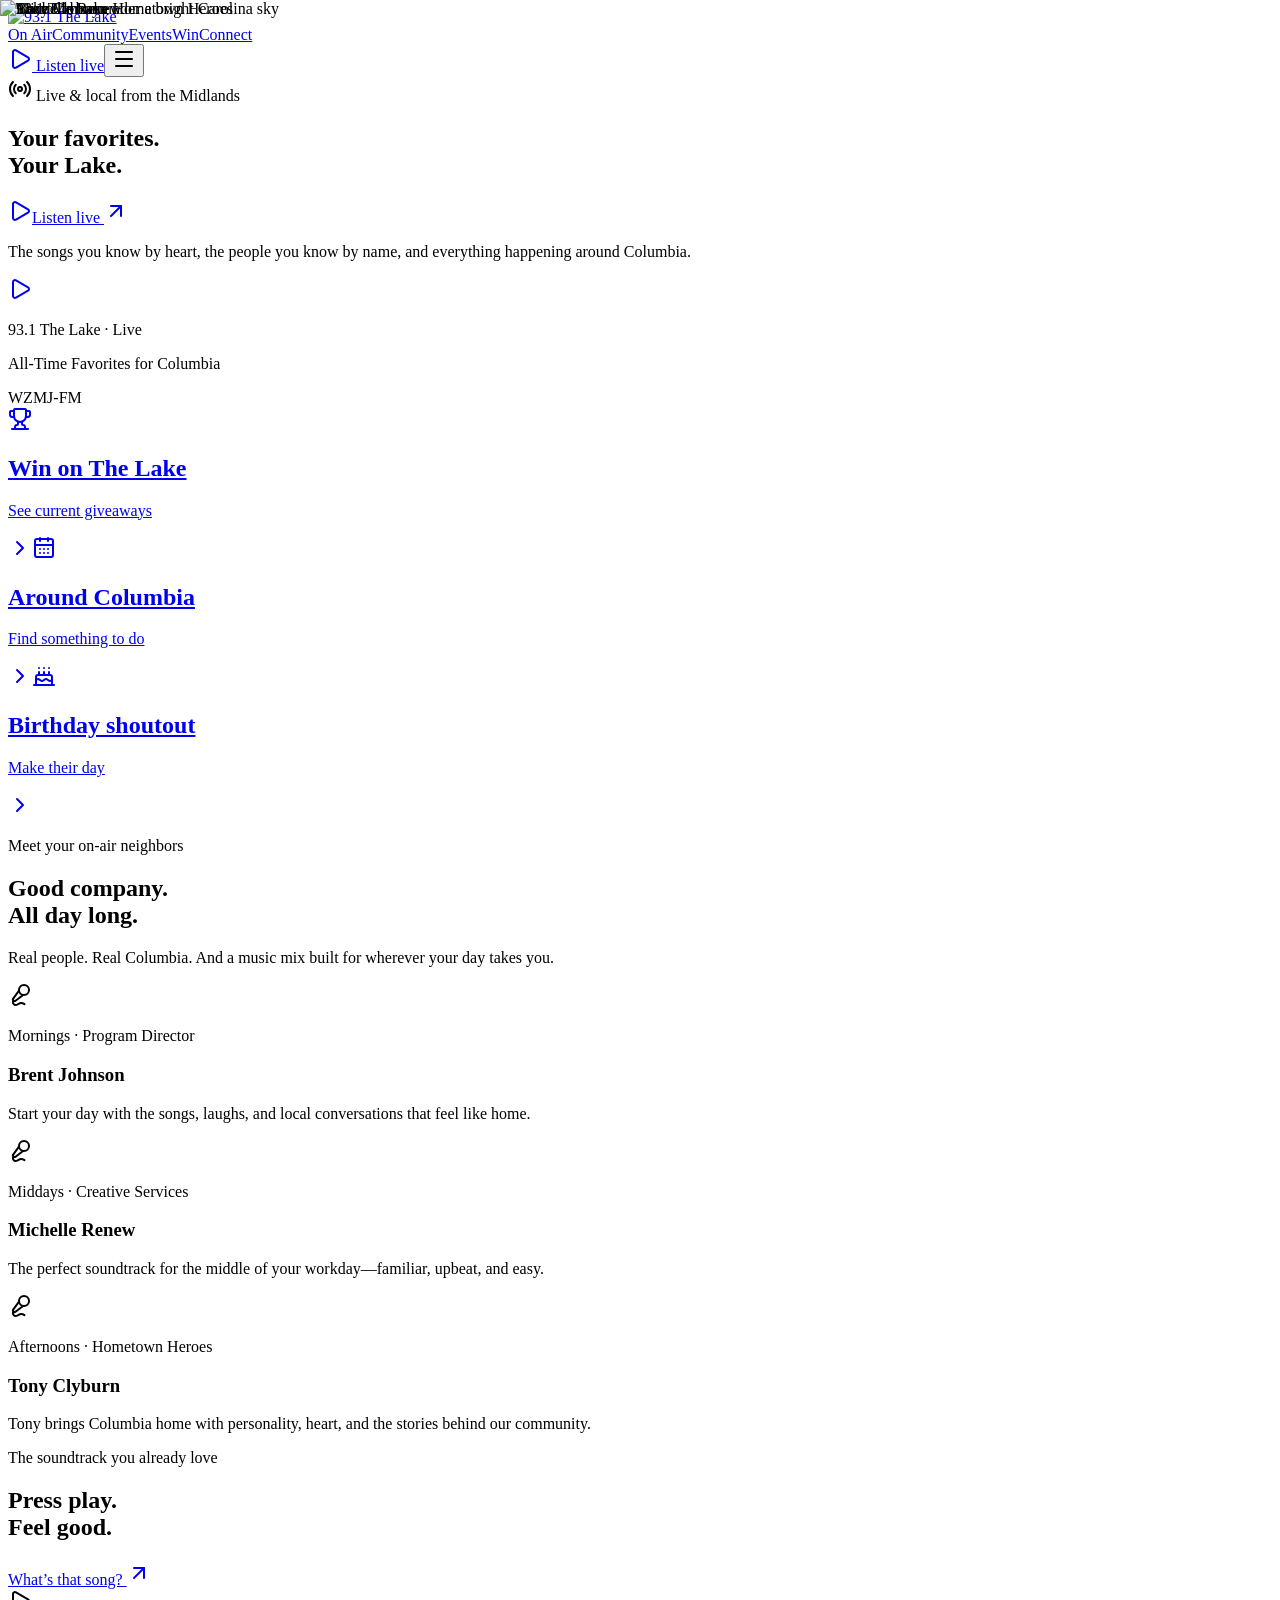
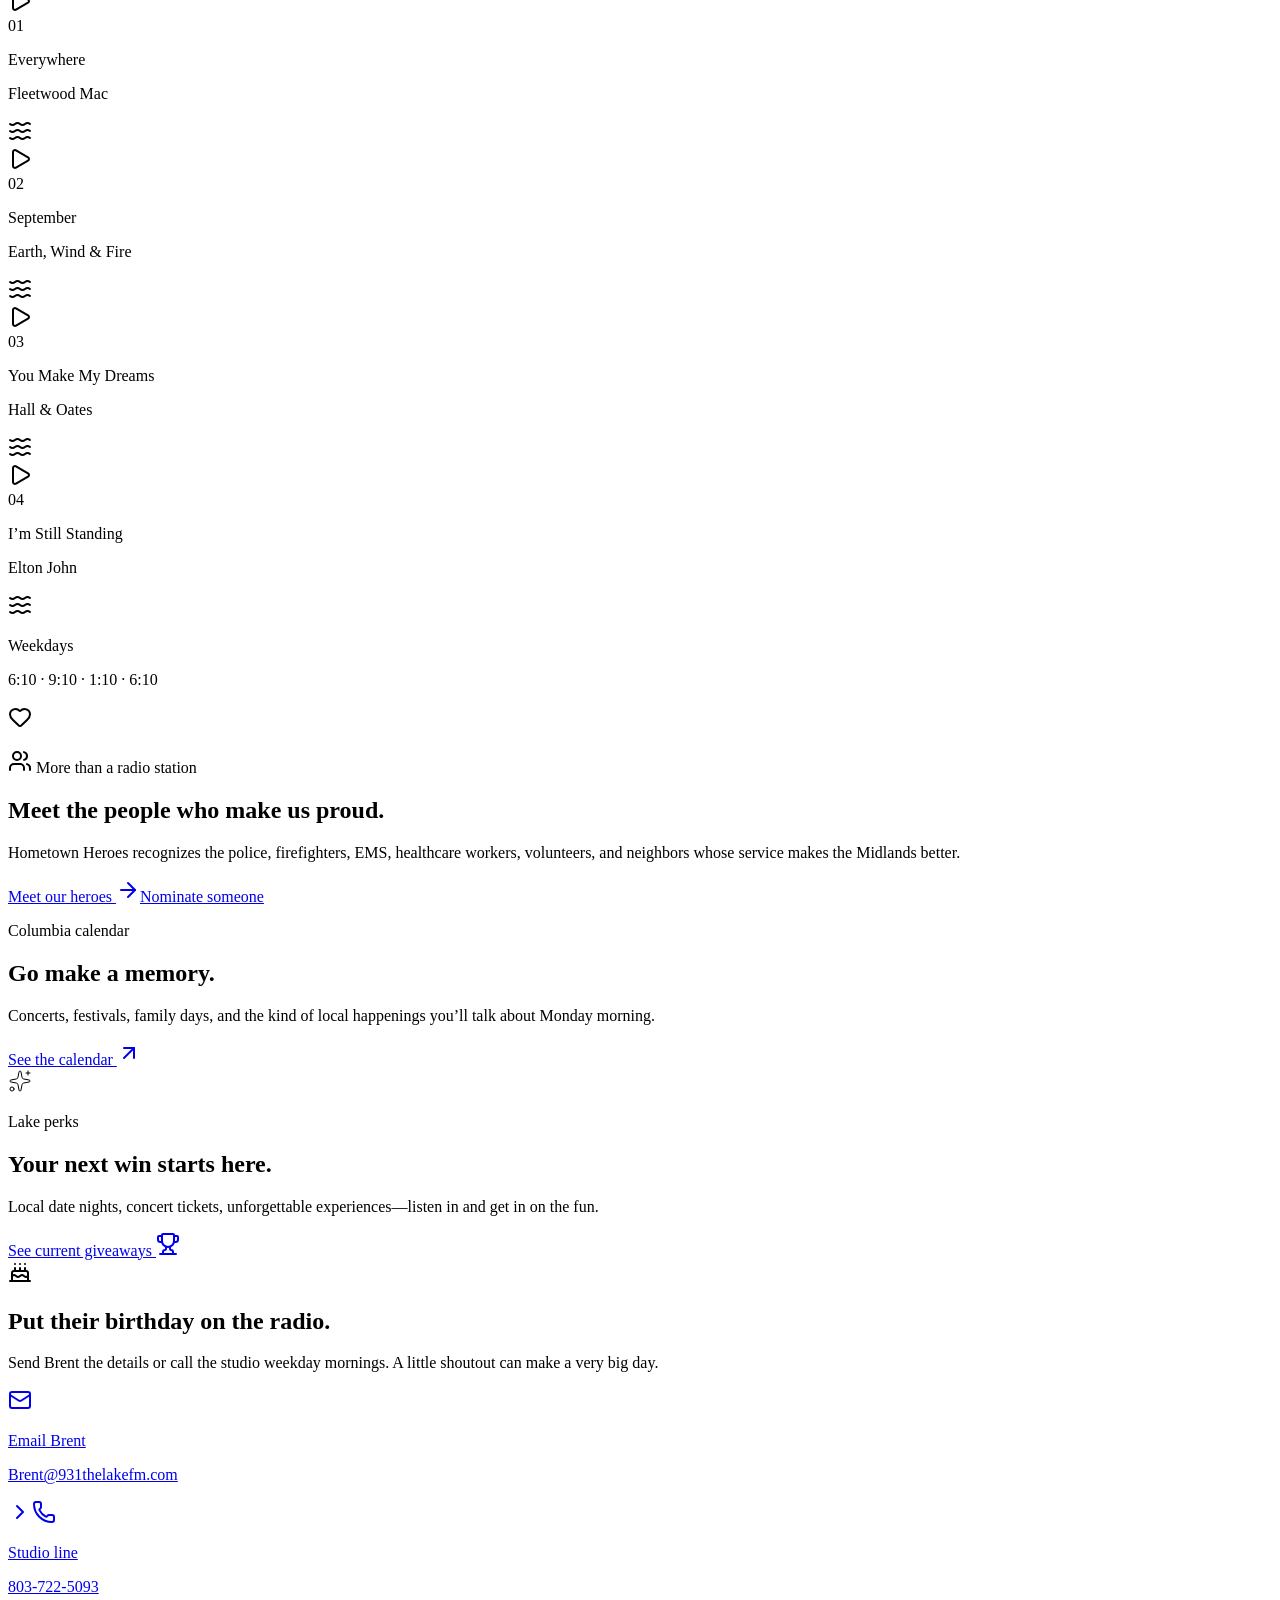
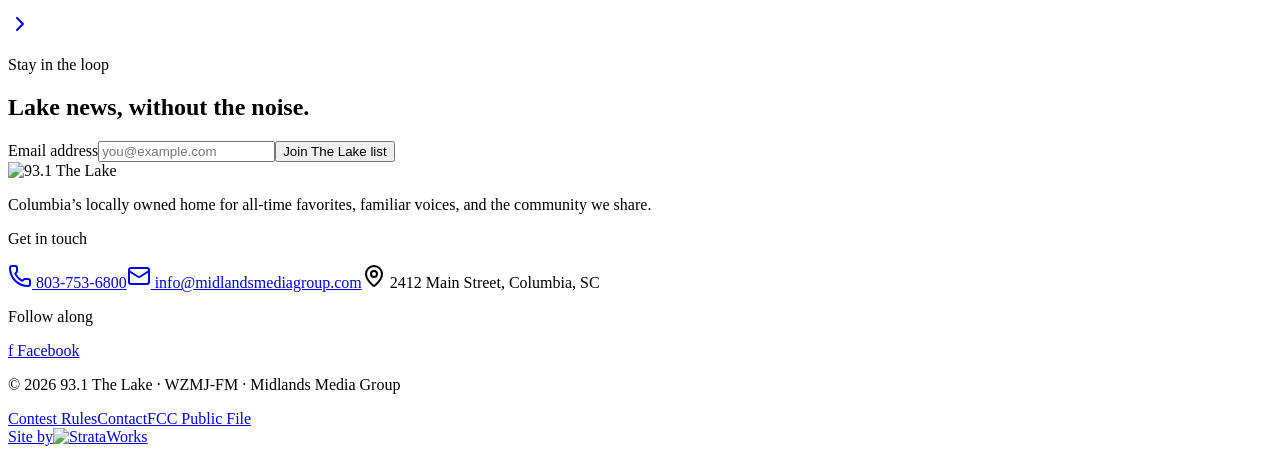
==== commit 0070338c: "Add StrataWorks site credit" ====
--- a/docs/index.html
+++ b/docs/index.html
@@ -1,4 +1,4 @@
-<!DOCTYPE html><html lang="en"><head><meta charSet="utf-8"/><meta name="viewport" content="width=device-width, initial-scale=1"/><link rel="stylesheet" href="/931-the-lake-website-concept/_next/static/css/index.dnQgAO12.css" data-rsc-css-href="/931-the-lake-website-concept/_next/static/css/index.dnQgAO12.css" data-precedence="vite-rsc/importer-resources"/><link rel="modulepreload" fetchPriority="low" href="/931-the-lake-website-concept/_next/static/chunks/index-DEFFdOiA.js"/><script src="/931-the-lake-website-concept/_next/static/chunks/rolldown-runtime-BGMDxOak.js" type="module" async=""></script><script src="/931-the-lake-website-concept/_next/static/chunks/framework-DxOlHx9V.js" type="module" async=""></script><link rel="modulepreload" href="/931-the-lake-website-concept/_next/static/chunks/layout-segment-context-z2i_iS0E.js" crossorigin=""/><link rel="modulepreload" href="/931-the-lake-website-concept/_next/static/chunks/page-Bm4MgL5j.js" crossorigin=""/><title>93.1 The Lake | All-Time Favorites for Columbia</title><meta name="description" content="Listen live to 93.1 The Lake — Columbia’s all-time favorites and home for local personalities, community stories, events, and contests."/><meta property="og:title" content="93.1 The Lake | Your Favorites. Your Lake."/><meta property="og:description" content="Columbia’s all-time favorites, local personalities, community stories, events, and contests."/><meta property="og:type" content="website"/><meta property="og:image" content="https://931thelakefm.com/og.png"/><meta property="og:image:width" content="1200"/><meta property="og:image:height" content="630"/><meta property="og:image:alt" content="93.1 The Lake — Your Favorites. Your Lake."/><meta name="twitter:card" content="summary_large_image"/><meta name="twitter:title" content="93.1 The Lake | Your Favorites. Your Lake."/><meta name="twitter:description" content="Columbia’s all-time favorites, local personalities, community stories, events, and contests."/><meta name="twitter:image" content="https://931thelakefm.com/og.png"/><link rel="icon" href="/931-the-lake-website-concept/icon.png?4fd0fbbda6ed1a46" type="image/png" sizes="192x192"/><script>Object.assign(((self[Symbol.for("vinext.navigationRuntime")]??={bootstrap:{routeManifest:null},functions:{}}).bootstrap.rsc??={rsc:[]}),{params:{},nav:{"pathname":"/","searchParams":[]}})</script><link rel="modulepreload" href="/931-the-lake-website-concept/_next/static/chunks/index-DEFFdOiA.js" />
+<!DOCTYPE html><html lang="en"><head><meta charSet="utf-8"/><meta name="viewport" content="width=device-width, initial-scale=1"/><link rel="stylesheet" href="/931-the-lake-website-concept/_next/static/css/index.d5_o8_b5.css" data-rsc-css-href="/931-the-lake-website-concept/_next/static/css/index.d5_o8_b5.css" data-precedence="vite-rsc/importer-resources"/><link rel="modulepreload" fetchPriority="low" href="/931-the-lake-website-concept/_next/static/chunks/index-CPDxLI2V.js"/><script src="/931-the-lake-website-concept/_next/static/chunks/rolldown-runtime-BGMDxOak.js" type="module" async=""></script><script src="/931-the-lake-website-concept/_next/static/chunks/framework-DxOlHx9V.js" type="module" async=""></script><link rel="modulepreload" href="/931-the-lake-website-concept/_next/static/chunks/layout-segment-context-9b8vSjQ2.js" crossorigin=""/><link rel="modulepreload" href="/931-the-lake-website-concept/_next/static/chunks/page-BBrkw2LM.js" crossorigin=""/><title>93.1 The Lake | All-Time Favorites for Columbia</title><meta name="description" content="Listen live to 93.1 The Lake — Columbia’s all-time favorites and home for local personalities, community stories, events, and contests."/><meta property="og:title" content="93.1 The Lake | Your Favorites. Your Lake."/><meta property="og:description" content="Columbia’s all-time favorites, local personalities, community stories, events, and contests."/><meta property="og:type" content="website"/><meta property="og:image" content="https://931thelakefm.com/og.png"/><meta property="og:image:width" content="1200"/><meta property="og:image:height" content="630"/><meta property="og:image:alt" content="93.1 The Lake — Your Favorites. Your Lake."/><meta name="twitter:card" content="summary_large_image"/><meta name="twitter:title" content="93.1 The Lake | Your Favorites. Your Lake."/><meta name="twitter:description" content="Columbia’s all-time favorites, local personalities, community stories, events, and contests."/><meta name="twitter:image" content="https://931thelakefm.com/og.png"/><link rel="icon" href="/931-the-lake-website-concept/icon.png?4fd0fbbda6ed1a46" type="image/png" sizes="192x192"/><script>Object.assign(((self[Symbol.for("vinext.navigationRuntime")]??={bootstrap:{routeManifest:null},functions:{}}).bootstrap.rsc??={rsc:[]}),{params:{},nav:{"pathname":"/","searchParams":[]}})</script><link rel="modulepreload" href="/931-the-lake-website-concept/_next/static/chunks/index-CPDxLI2V.js" />
 <link rel="preload" href="/931-the-lake-website-concept/_next/static/_vinext_fonts/geist-8ac0455e797f/geist-98bbbccb.woff2" as="font" type="font/woff2" crossorigin />
 <link rel="preload" href="/931-the-lake-website-concept/_next/static/_vinext_fonts/geist-mono-00e989178794/geist-mono-013b2f2f.woff2" as="font" type="font/woff2" crossorigin />
 <style data-vinext-fonts>/* cyrillic-ext */
@@ -128,4 +128,4 @@
 
 .__variable_geist_mono_0ms5nnn { --font-geist-mono: 'Geist Mono', 'Geist Mono Fallback'; }
 </style>
-</head><body class="__variable_geist_1mb0exe __variable_geist_mono_0ms5nnn antialiased"><main class="min-h-screen overflow-hidden bg-[#f4f0e7] text-[#082d42]"><header class="relative z-40 border-b border-[#082d42]/10 bg-white"><div class="mx-auto flex h-24 max-w-[1440px] items-center justify-between px-5 sm:px-8 lg:px-12"><a href="#top" aria-label="93.1 The Lake home" class="shrink-0"><img src="/931-the-lake-website-concept/images/logo.png" alt="93.1 The Lake" width="235" height="60" loading="eager" fetchPriority="high" decoding="async" class="h-auto w-[180px] sm:w-[220px]" data-nimg="1"/></a><nav aria-label="Main navigation" class="hidden items-center gap-7 text-sm font-extrabold uppercase tracking-[0.11em] lg:flex"><a href="#shows" class="transition hover:text-[#0d83b2]">On Air</a><a href="#community" class="transition hover:text-[#0d83b2]">Community</a><a href="#events" class="transition hover:text-[#0d83b2]">Events</a><a href="#win" class="transition hover:text-[#0d83b2]">Win</a><a href="#contact" class="transition hover:text-[#0d83b2]">Connect</a></nav><div class="flex items-center gap-3"><a href="https://rdo.to/WZMJ" target="_blank" rel="noreferrer" class="hidden items-center gap-2 rounded-full bg-[#f7ce46] px-5 py-3 text-sm font-black uppercase tracking-[0.1em] transition hover:-translate-y-0.5 hover:shadow-lg sm:flex"><svg xmlns="http://www.w3.org/2000/svg" width="24" height="24" viewBox="0 0 24 24" fill="none" stroke="currentColor" stroke-width="2" stroke-linecap="round" stroke-linejoin="round" class="lucide lucide-play h-4 w-4 fill-current" aria-hidden="true"><path d="M5 5a2 2 0 0 1 3.008-1.728l11.997 6.998a2 2 0 0 1 .003 3.458l-12 7A2 2 0 0 1 5 19z"></path></svg> Listen live</a><button aria-label="Open menu" class="grid h-11 w-11 place-items-center rounded-full border border-[#082d42]/20 lg:hidden"><svg xmlns="http://www.w3.org/2000/svg" width="24" height="24" viewBox="0 0 24 24" fill="none" stroke="currentColor" stroke-width="2" stroke-linecap="round" stroke-linejoin="round" class="lucide lucide-menu" aria-hidden="true"><path d="M4 5h16"></path><path d="M4 12h16"></path><path d="M4 19h16"></path></svg></button></div></div></header><section id="top" class="relative isolate min-h-[720px] overflow-hidden bg-[#0d668a] text-white"><img src="/931-the-lake-website-concept/images/lake-brand.jpg" alt="Lake Murray under a bright Carolina sky" loading="eager" fetchPriority="high" decoding="async" class="object-cover object-center" data-nimg="fill" style="position:absolute;inset:0;width:100%;height:100%;object-fit:cover"/><div class="absolute inset-0 bg-[linear-gradient(90deg,rgba(3,29,44,.94)_0%,rgba(3,43,64,.74)_48%,rgba(4,79,105,.14)_100%)]"></div><div class="absolute inset-0 opacity-20 [background-image:linear-gradient(rgba(255,255,255,.16)_1px,transparent_1px),linear-gradient(90deg,rgba(255,255,255,.16)_1px,transparent_1px)] [background-size:72px_72px]"></div><div class="relative mx-auto flex min-h-[720px] max-w-[1440px] items-center px-5 pb-28 pt-16 sm:px-8 lg:px-12"><div class="max-w-5xl"><div class="mb-6 flex items-center gap-3 text-xs font-black uppercase tracking-[0.22em] text-[#8de8f2] sm:text-sm"><svg xmlns="http://www.w3.org/2000/svg" width="24" height="24" viewBox="0 0 24 24" fill="none" stroke="currentColor" stroke-width="2" stroke-linecap="round" stroke-linejoin="round" class="lucide lucide-radio h-5 w-5" aria-hidden="true"><path d="M16.247 7.761a6 6 0 0 1 0 8.478"></path><path d="M19.075 4.933a10 10 0 0 1 0 14.134"></path><path d="M4.925 19.067a10 10 0 0 1 0-14.134"></path><path d="M7.753 16.239a6 6 0 0 1 0-8.478"></path><circle cx="12" cy="12" r="2"></circle></svg> Live &amp; local from the Midlands</div><h1 class="max-w-5xl text-[clamp(4.2rem,9.7vw,9rem)] font-black uppercase leading-[.79] tracking-[-.065em]">Your favorites.<br/><span class="text-[#f7ce46]">Your Lake.</span></h1><div class="mt-9 flex flex-col gap-6 sm:flex-row sm:items-center"><a href="https://rdo.to/WZMJ" target="_blank" rel="noreferrer" class="group inline-flex w-fit items-center gap-4 rounded-full bg-white px-7 py-4 text-base font-black uppercase tracking-[0.12em] text-[#082d42] transition hover:-translate-y-1 hover:shadow-2xl"><span class="grid h-10 w-10 place-items-center rounded-full bg-[#ef5a47] text-white"><svg xmlns="http://www.w3.org/2000/svg" width="24" height="24" viewBox="0 0 24 24" fill="none" stroke="currentColor" stroke-width="2" stroke-linecap="round" stroke-linejoin="round" class="lucide lucide-play h-4 w-4 fill-current" aria-hidden="true"><path d="M5 5a2 2 0 0 1 3.008-1.728l11.997 6.998a2 2 0 0 1 .003 3.458l-12 7A2 2 0 0 1 5 19z"></path></svg></span>Listen live <svg xmlns="http://www.w3.org/2000/svg" width="24" height="24" viewBox="0 0 24 24" fill="none" stroke="currentColor" stroke-width="2" stroke-linecap="round" stroke-linejoin="round" class="lucide lucide-arrow-up-right h-5 w-5 transition group-hover:translate-x-1 group-hover:-translate-y-1" aria-hidden="true"><path d="M7 7h10v10"></path><path d="M7 17 17 7"></path></svg></a><p class="max-w-md text-base leading-relaxed text-white/80 sm:text-lg">The songs you know by heart, the people you know by name, and everything happening around Columbia.</p></div></div></div><div class="absolute inset-x-0 bottom-0 border-t border-white/20 bg-[#082d42]/92 backdrop-blur-md"><div class="mx-auto flex max-w-[1440px] items-center gap-5 px-5 py-4 sm:px-8 lg:px-12"><a href="https://rdo.to/WZMJ" target="_blank" rel="noreferrer" aria-label="Play 93.1 The Lake" class="grid h-12 w-12 shrink-0 place-items-center rounded-full bg-[#f7ce46] text-[#082d42] transition hover:scale-105"><svg xmlns="http://www.w3.org/2000/svg" width="24" height="24" viewBox="0 0 24 24" fill="none" stroke="currentColor" stroke-width="2" stroke-linecap="round" stroke-linejoin="round" class="lucide lucide-play ml-0.5 h-5 w-5 fill-current" aria-hidden="true"><path d="M5 5a2 2 0 0 1 3.008-1.728l11.997 6.998a2 2 0 0 1 .003 3.458l-12 7A2 2 0 0 1 5 19z"></path></svg></a><div class="min-w-0 flex-1"><p class="text-[10px] font-black uppercase tracking-[.2em] text-[#8de8f2]">93.1 The Lake · Live</p><p class="truncate text-base font-bold">All-Time Favorites for Columbia</p></div><div class="hidden items-end gap-1 md:flex" aria-hidden="true"><span class="w-1 rounded-full bg-[#8de8f2]" style="height:18px"></span><span class="w-1 rounded-full bg-[#8de8f2]" style="height:28px"></span><span class="w-1 rounded-full bg-[#8de8f2]" style="height:14px"></span><span class="w-1 rounded-full bg-[#8de8f2]" style="height:34px"></span><span class="w-1 rounded-full bg-[#8de8f2]" style="height:22px"></span><span class="w-1 rounded-full bg-[#8de8f2]" style="height:38px"></span><span class="w-1 rounded-full bg-[#8de8f2]" style="height:19px"></span><span class="w-1 rounded-full bg-[#8de8f2]" style="height:30px"></span><span class="w-1 rounded-full bg-[#8de8f2]" style="height:16px"></span><span class="w-1 rounded-full bg-[#8de8f2]" style="height:25px"></span></div><span class="hidden text-xs font-bold uppercase tracking-[.18em] text-white/55 sm:block">WZMJ-FM</span></div></div></section><section class="bg-[#f7ce46]"><div class="mx-auto grid max-w-[1440px] divide-y divide-[#082d42]/20 px-5 sm:grid-cols-3 sm:divide-x sm:divide-y-0 sm:px-8 lg:px-12"><a href="#win" class="group flex items-center gap-4 py-6 sm:px-6 first:pl-0 last:pr-0"><svg xmlns="http://www.w3.org/2000/svg" width="24" height="24" viewBox="0 0 24 24" fill="none" stroke="currentColor" stroke-width="2" stroke-linecap="round" stroke-linejoin="round" class="lucide lucide-trophy h-7 w-7 shrink-0" aria-hidden="true"><path d="M10 14.66V17a1 1 0 0 1-1 1 2 2 0 0 0-2 2v2"></path><path d="M14 14.66V17a1 1 0 0 0 1 1 2 2 0 0 1 2 2v2"></path><path d="M17.916 10H19.5A2.5 2.5 0 0 0 22 7.5V5a1 1 0 0 0-1-1h-3"></path><path d="M4 22h16"></path><path d="M6 9a6 6 0 0 0 12 0V3a1 1 0 0 0-1-1H7a1 1 0 0 0-1 1z"></path><path d="M6.084 10H4.5A2.5 2.5 0 0 1 2 7.5V5a1 1 0 0 1 1-1h3"></path></svg><div class="flex-1"><h2 class="font-black uppercase tracking-[.04em]">Win on The Lake</h2><p class="text-sm text-[#082d42]/65">See current giveaways</p></div><svg xmlns="http://www.w3.org/2000/svg" width="24" height="24" viewBox="0 0 24 24" fill="none" stroke="currentColor" stroke-width="2" stroke-linecap="round" stroke-linejoin="round" class="lucide lucide-chevron-right h-5 w-5 transition group-hover:translate-x-1" aria-hidden="true"><path d="m9 18 6-6-6-6"></path></svg></a><a href="#events" class="group flex items-center gap-4 py-6 sm:px-6 first:pl-0 last:pr-0"><svg xmlns="http://www.w3.org/2000/svg" width="24" height="24" viewBox="0 0 24 24" fill="none" stroke="currentColor" stroke-width="2" stroke-linecap="round" stroke-linejoin="round" class="lucide lucide-calendar-days h-7 w-7 shrink-0" aria-hidden="true"><path d="M8 2v3"></path><path d="M16 2v3"></path><rect x="3" y="3" width="18" height="18" rx="2"></rect><path d="M3 9h18"></path><path d="M8 13h.01"></path><path d="M12 13h.01"></path><path d="M16 13h.01"></path><path d="M8 17h.01"></path><path d="M12 17h.01"></path><path d="M16 17h.01"></path></svg><div class="flex-1"><h2 class="font-black uppercase tracking-[.04em]">Around Columbia</h2><p class="text-sm text-[#082d42]/65">Find something to do</p></div><svg xmlns="http://www.w3.org/2000/svg" width="24" height="24" viewBox="0 0 24 24" fill="none" stroke="currentColor" stroke-width="2" stroke-linecap="round" stroke-linejoin="round" class="lucide lucide-chevron-right h-5 w-5 transition group-hover:translate-x-1" aria-hidden="true"><path d="m9 18 6-6-6-6"></path></svg></a><a href="mailto:Brent@931thelakefm.com" class="group flex items-center gap-4 py-6 sm:px-6 first:pl-0 last:pr-0"><svg xmlns="http://www.w3.org/2000/svg" width="24" height="24" viewBox="0 0 24 24" fill="none" stroke="currentColor" stroke-width="2" stroke-linecap="round" stroke-linejoin="round" class="lucide lucide-cake h-7 w-7 shrink-0" aria-hidden="true"><path d="M20 21v-8a2 2 0 0 0-2-2H6a2 2 0 0 0-2 2v8"></path><path d="M4 16s.5-1 2-1 2.5 2 4 2 2.5-2 4-2 2.5 2 4 2 2-1 2-1"></path><path d="M2 21h20"></path><path d="M7 8v3"></path><path d="M12 8v3"></path><path d="M17 8v3"></path><path d="M7 4h.01"></path><path d="M12 4h.01"></path><path d="M17 4h.01"></path></svg><div class="flex-1"><h2 class="font-black uppercase tracking-[.04em]">Birthday shoutout</h2><p class="text-sm text-[#082d42]/65">Make their day</p></div><svg xmlns="http://www.w3.org/2000/svg" width="24" height="24" viewBox="0 0 24 24" fill="none" stroke="currentColor" stroke-width="2" stroke-linecap="round" stroke-linejoin="round" class="lucide lucide-chevron-right h-5 w-5 transition group-hover:translate-x-1" aria-hidden="true"><path d="m9 18 6-6-6-6"></path></svg></a></div></section><section id="shows" class="px-5 py-24 sm:px-8 lg:px-12 lg:py-32"><div class="mx-auto max-w-[1440px]"><div class="mb-12 flex flex-col justify-between gap-6 md:flex-row md:items-end"><div><p class="mb-3 text-xs font-black uppercase tracking-[.22em] text-[#0d83b2]">Meet your on-air neighbors</p><h2 class="text-5xl font-black uppercase leading-[.85] tracking-[-.055em] sm:text-7xl">Good company.<br/>All day long.</h2></div><p class="max-w-md text-lg leading-relaxed text-[#436272]">Real people. Real Columbia. And a music mix built for wherever your day takes you.</p></div><div class="grid gap-5 lg:grid-cols-3"><article class="group relative overflow-hidden rounded-[2rem] bg-white shadow-[0_20px_70px_rgba(8,45,66,.08)]"><div class="relative aspect-[4/3] overflow-hidden"><img src="/931-the-lake-website-concept/images/brent.jpg" alt="Brent Johnson" loading="lazy" decoding="async" class="object-cover transition duration-700 group-hover:scale-105 object-center" data-nimg="fill" style="position:absolute;inset:0;width:100%;height:100%;object-fit:cover"/><div class="absolute left-5 top-5 grid h-12 w-12 place-items-center rounded-full bg-[#f7ce46]"><svg xmlns="http://www.w3.org/2000/svg" width="24" height="24" viewBox="0 0 24 24" fill="none" stroke="currentColor" stroke-width="2" stroke-linecap="round" stroke-linejoin="round" class="lucide lucide-mic-vocal h-5 w-5" aria-hidden="true"><path d="m11 7.601-5.994 8.19a1 1 0 0 0 .1 1.298l.817.818a1 1 0 0 0 1.314.087L15.09 12"></path><path d="M16.5 21.174C15.5 20.5 14.372 20 13 20c-2.058 0-3.928 2.356-6 2-2.072-.356-2.775-3.369-1.5-4.5"></path><circle cx="16" cy="7" r="5"></circle></svg></div></div><div class="p-7"><p class="text-[11px] font-black uppercase tracking-[.16em] text-[#0d83b2]">Mornings · Program Director</p><h3 class="mt-2 text-3xl font-black uppercase tracking-[-.035em]">Brent Johnson</h3><p class="mt-4 leading-relaxed text-[#436272]">Start your day with the songs, laughs, and local conversations that feel like home.</p></div></article><article class="group relative overflow-hidden rounded-[2rem] bg-white shadow-[0_20px_70px_rgba(8,45,66,.08)]"><div class="relative aspect-[4/3] overflow-hidden"><img src="/931-the-lake-website-concept/images/michelle.jpg" alt="Michelle Renew" loading="lazy" decoding="async" class="object-cover transition duration-700 group-hover:scale-105 object-[center_32%]" data-nimg="fill" style="position:absolute;inset:0;width:100%;height:100%;object-fit:cover"/><div class="absolute left-5 top-5 grid h-12 w-12 place-items-center rounded-full bg-[#8de8f2]"><svg xmlns="http://www.w3.org/2000/svg" width="24" height="24" viewBox="0 0 24 24" fill="none" stroke="currentColor" stroke-width="2" stroke-linecap="round" stroke-linejoin="round" class="lucide lucide-mic-vocal h-5 w-5" aria-hidden="true"><path d="m11 7.601-5.994 8.19a1 1 0 0 0 .1 1.298l.817.818a1 1 0 0 0 1.314.087L15.09 12"></path><path d="M16.5 21.174C15.5 20.5 14.372 20 13 20c-2.058 0-3.928 2.356-6 2-2.072-.356-2.775-3.369-1.5-4.5"></path><circle cx="16" cy="7" r="5"></circle></svg></div></div><div class="p-7"><p class="text-[11px] font-black uppercase tracking-[.16em] text-[#0d83b2]">Middays · Creative Services</p><h3 class="mt-2 text-3xl font-black uppercase tracking-[-.035em]">Michelle Renew</h3><p class="mt-4 leading-relaxed text-[#436272]">The perfect soundtrack for the middle of your workday—familiar, upbeat, and easy.</p></div></article><article class="group relative overflow-hidden rounded-[2rem] bg-white shadow-[0_20px_70px_rgba(8,45,66,.08)]"><div class="relative aspect-[4/3] overflow-hidden"><img src="/931-the-lake-website-concept/images/tony.jpg" alt="Tony Clyburn" loading="lazy" decoding="async" class="object-cover transition duration-700 group-hover:scale-105 object-center" data-nimg="fill" style="position:absolute;inset:0;width:100%;height:100%;object-fit:cover"/><div class="absolute left-5 top-5 grid h-12 w-12 place-items-center rounded-full bg-[#ef5a47]"><svg xmlns="http://www.w3.org/2000/svg" width="24" height="24" viewBox="0 0 24 24" fill="none" stroke="currentColor" stroke-width="2" stroke-linecap="round" stroke-linejoin="round" class="lucide lucide-mic-vocal h-5 w-5" aria-hidden="true"><path d="m11 7.601-5.994 8.19a1 1 0 0 0 .1 1.298l.817.818a1 1 0 0 0 1.314.087L15.09 12"></path><path d="M16.5 21.174C15.5 20.5 14.372 20 13 20c-2.058 0-3.928 2.356-6 2-2.072-.356-2.775-3.369-1.5-4.5"></path><circle cx="16" cy="7" r="5"></circle></svg></div></div><div class="p-7"><p class="text-[11px] font-black uppercase tracking-[.16em] text-[#0d83b2]">Afternoons · Hometown Heroes</p><h3 class="mt-2 text-3xl font-black uppercase tracking-[-.035em]">Tony Clyburn</h3><p class="mt-4 leading-relaxed text-[#436272]">Tony brings Columbia home with personality, heart, and the stories behind our community.</p></div></article></div></div></section><section class="bg-[#082d42] px-5 py-24 text-white sm:px-8 lg:px-12 lg:py-32"><div class="mx-auto max-w-[1440px]"><div class="grid gap-12 lg:grid-cols-[.8fr_1.2fr] lg:items-end"><div><p class="mb-4 text-xs font-black uppercase tracking-[.22em] text-[#8de8f2]">The soundtrack you already love</p><h2 class="text-5xl font-black uppercase leading-[.85] tracking-[-.055em] sm:text-7xl">Press play.<br/>Feel good.</h2><a href="https://931thelakefm.com/whats-that-song/" target="_blank" rel="noreferrer" class="mt-8 inline-flex items-center gap-2 border-b border-[#f7ce46] pb-2 font-black uppercase tracking-[.1em] text-[#f7ce46]">What’s that song? <svg xmlns="http://www.w3.org/2000/svg" width="24" height="24" viewBox="0 0 24 24" fill="none" stroke="currentColor" stroke-width="2" stroke-linecap="round" stroke-linejoin="round" class="lucide lucide-arrow-up-right h-4 w-4" aria-hidden="true"><path d="M7 7h10v10"></path><path d="M7 17 17 7"></path></svg></a></div><div class="grid gap-3"><div class="group flex items-center gap-5 rounded-2xl border border-white/10 bg-white/[.06] p-4 transition hover:bg-white/[.11] sm:p-5"><div class="grid h-12 w-12 shrink-0 place-items-center rounded-full bg-[#f7ce46] text-[#082d42]"><svg xmlns="http://www.w3.org/2000/svg" width="24" height="24" viewBox="0 0 24 24" fill="none" stroke="currentColor" stroke-width="2" stroke-linecap="round" stroke-linejoin="round" class="lucide lucide-play h-4 w-4 fill-current" aria-hidden="true"><path d="M5 5a2 2 0 0 1 3.008-1.728l11.997 6.998a2 2 0 0 1 .003 3.458l-12 7A2 2 0 0 1 5 19z"></path></svg></div><span class="w-6 text-sm font-bold text-white/35">0<!-- -->1</span><div class="min-w-0 flex-1"><p class="truncate text-lg font-black">Everywhere</p><p class="text-sm text-white/55">Fleetwood Mac</p></div><svg xmlns="http://www.w3.org/2000/svg" width="24" height="24" viewBox="0 0 24 24" fill="none" stroke="currentColor" stroke-width="2" stroke-linecap="round" stroke-linejoin="round" class="lucide lucide-waves-horizontal hidden h-6 w-6 text-[#8de8f2] sm:block" aria-hidden="true"><path d="M2 12q2.5 2 5 0t5 0 5 0 5 0"></path><path d="M2 19q2.5 2 5 0t5 0 5 0 5 0"></path><path d="M2 5q2.5 2 5 0t5 0 5 0 5 0"></path></svg></div><div class="group flex items-center gap-5 rounded-2xl border border-white/10 bg-white/[.06] p-4 transition hover:bg-white/[.11] sm:p-5"><div class="grid h-12 w-12 shrink-0 place-items-center rounded-full bg-[#ef5a47] text-[#082d42]"><svg xmlns="http://www.w3.org/2000/svg" width="24" height="24" viewBox="0 0 24 24" fill="none" stroke="currentColor" stroke-width="2" stroke-linecap="round" stroke-linejoin="round" class="lucide lucide-play h-4 w-4 fill-current" aria-hidden="true"><path d="M5 5a2 2 0 0 1 3.008-1.728l11.997 6.998a2 2 0 0 1 .003 3.458l-12 7A2 2 0 0 1 5 19z"></path></svg></div><span class="w-6 text-sm font-bold text-white/35">0<!-- -->2</span><div class="min-w-0 flex-1"><p class="truncate text-lg font-black">September</p><p class="text-sm text-white/55">Earth, Wind &amp; Fire</p></div><svg xmlns="http://www.w3.org/2000/svg" width="24" height="24" viewBox="0 0 24 24" fill="none" stroke="currentColor" stroke-width="2" stroke-linecap="round" stroke-linejoin="round" class="lucide lucide-waves-horizontal hidden h-6 w-6 text-[#8de8f2] sm:block" aria-hidden="true"><path d="M2 12q2.5 2 5 0t5 0 5 0 5 0"></path><path d="M2 19q2.5 2 5 0t5 0 5 0 5 0"></path><path d="M2 5q2.5 2 5 0t5 0 5 0 5 0"></path></svg></div><div class="group flex items-center gap-5 rounded-2xl border border-white/10 bg-white/[.06] p-4 transition hover:bg-white/[.11] sm:p-5"><div class="grid h-12 w-12 shrink-0 place-items-center rounded-full bg-[#8de8f2] text-[#082d42]"><svg xmlns="http://www.w3.org/2000/svg" width="24" height="24" viewBox="0 0 24 24" fill="none" stroke="currentColor" stroke-width="2" stroke-linecap="round" stroke-linejoin="round" class="lucide lucide-play h-4 w-4 fill-current" aria-hidden="true"><path d="M5 5a2 2 0 0 1 3.008-1.728l11.997 6.998a2 2 0 0 1 .003 3.458l-12 7A2 2 0 0 1 5 19z"></path></svg></div><span class="w-6 text-sm font-bold text-white/35">0<!-- -->3</span><div class="min-w-0 flex-1"><p class="truncate text-lg font-black">You Make My Dreams</p><p class="text-sm text-white/55">Hall &amp; Oates</p></div><svg xmlns="http://www.w3.org/2000/svg" width="24" height="24" viewBox="0 0 24 24" fill="none" stroke="currentColor" stroke-width="2" stroke-linecap="round" stroke-linejoin="round" class="lucide lucide-waves-horizontal hidden h-6 w-6 text-[#8de8f2] sm:block" aria-hidden="true"><path d="M2 12q2.5 2 5 0t5 0 5 0 5 0"></path><path d="M2 19q2.5 2 5 0t5 0 5 0 5 0"></path><path d="M2 5q2.5 2 5 0t5 0 5 0 5 0"></path></svg></div><div class="group flex items-center gap-5 rounded-2xl border border-white/10 bg-white/[.06] p-4 transition hover:bg-white/[.11] sm:p-5"><div class="grid h-12 w-12 shrink-0 place-items-center rounded-full bg-[#d8b7ff] text-[#082d42]"><svg xmlns="http://www.w3.org/2000/svg" width="24" height="24" viewBox="0 0 24 24" fill="none" stroke="currentColor" stroke-width="2" stroke-linecap="round" stroke-linejoin="round" class="lucide lucide-play h-4 w-4 fill-current" aria-hidden="true"><path d="M5 5a2 2 0 0 1 3.008-1.728l11.997 6.998a2 2 0 0 1 .003 3.458l-12 7A2 2 0 0 1 5 19z"></path></svg></div><span class="w-6 text-sm font-bold text-white/35">0<!-- -->4</span><div class="min-w-0 flex-1"><p class="truncate text-lg font-black">I’m Still Standing</p><p class="text-sm text-white/55">Elton John</p></div><svg xmlns="http://www.w3.org/2000/svg" width="24" height="24" viewBox="0 0 24 24" fill="none" stroke="currentColor" stroke-width="2" stroke-linecap="round" stroke-linejoin="round" class="lucide lucide-waves-horizontal hidden h-6 w-6 text-[#8de8f2] sm:block" aria-hidden="true"><path d="M2 12q2.5 2 5 0t5 0 5 0 5 0"></path><path d="M2 19q2.5 2 5 0t5 0 5 0 5 0"></path><path d="M2 5q2.5 2 5 0t5 0 5 0 5 0"></path></svg></div></div></div></div></section><section id="community" class="relative overflow-hidden bg-[#0d83b2] px-5 py-24 text-white sm:px-8 lg:px-12 lg:py-32"><div class="absolute -right-32 -top-32 h-96 w-96 rounded-full border-[70px] border-white/10"></div><div class="relative mx-auto grid max-w-[1440px] gap-12 lg:grid-cols-[1.1fr_.9fr] lg:items-center"><div class="relative min-h-[430px] overflow-hidden rounded-[2rem]"><img src="/931-the-lake-website-concept/images/hometown-heroes.jpg" alt="93.1 The Lake Hometown Heroes" loading="lazy" decoding="async" class="object-cover" data-nimg="fill" style="position:absolute;inset:0;width:100%;height:100%;object-fit:cover"/><div class="absolute inset-0 bg-gradient-to-t from-[#082d42]/85 via-transparent to-transparent"></div><div class="absolute bottom-6 left-6 right-6 flex items-end justify-between"><div><p class="text-xs font-black uppercase tracking-[.18em] text-[#f7ce46]">Weekdays</p><p class="mt-1 text-2xl font-black">6:10 · 9:10 · 1:10 · 6:10</p></div><svg xmlns="http://www.w3.org/2000/svg" width="24" height="24" viewBox="0 0 24 24" fill="none" stroke="currentColor" stroke-width="2" stroke-linecap="round" stroke-linejoin="round" class="lucide lucide-heart h-9 w-9 fill-[#ef5a47] text-[#ef5a47]" aria-hidden="true"><path d="M2 9.5a5.5 5.5 0 0 1 9.591-3.676.56.56 0 0 0 .818 0A5.49 5.49 0 0 1 22 9.5c0 2.29-1.5 4-3 5.5l-5.492 5.313a2 2 0 0 1-3 .019L5 15c-1.5-1.5-3-3.2-3-5.5"></path></svg></div></div><div><p class="mb-4 flex items-center gap-2 text-xs font-black uppercase tracking-[.22em] text-[#8de8f2]"><svg xmlns="http://www.w3.org/2000/svg" width="24" height="24" viewBox="0 0 24 24" fill="none" stroke="currentColor" stroke-width="2" stroke-linecap="round" stroke-linejoin="round" class="lucide lucide-users h-5 w-5" aria-hidden="true"><path d="M16 21v-2a4 4 0 0 0-4-4H6a4 4 0 0 0-4 4v2"></path><path d="M16 3.128a4 4 0 0 1 0 7.744"></path><path d="M22 21v-2a4 4 0 0 0-3-3.87"></path><circle cx="9" cy="7" r="4"></circle></svg> More than a radio station</p><h2 class="text-5xl font-black uppercase leading-[.85] tracking-[-.055em] sm:text-7xl">Meet the people who make us proud.</h2><p class="mt-7 max-w-xl text-lg leading-relaxed text-white/75">Hometown Heroes recognizes the police, firefighters, EMS, healthcare workers, volunteers, and neighbors whose service makes the Midlands better.</p><div class="mt-8 flex flex-wrap gap-3"><a href="https://931thelakefm.com/hometown-heroes/" target="_blank" rel="noreferrer" class="inline-flex items-center gap-3 rounded-full bg-[#f7ce46] px-6 py-4 font-black uppercase tracking-[.1em] text-[#082d42]">Meet our heroes <svg xmlns="http://www.w3.org/2000/svg" width="24" height="24" viewBox="0 0 24 24" fill="none" stroke="currentColor" stroke-width="2" stroke-linecap="round" stroke-linejoin="round" class="lucide lucide-arrow-right h-5 w-5" aria-hidden="true"><path d="M5 12h14"></path><path d="m12 5 7 7-7 7"></path></svg></a><a href="https://931thelakefm.com/hometown-heroes/" target="_blank" rel="noreferrer" class="inline-flex items-center gap-3 rounded-full border border-white/40 px-6 py-4 font-black uppercase tracking-[.1em]">Nominate someone</a></div></div></div></section><section id="events" class="px-5 py-24 sm:px-8 lg:px-12 lg:py-32"><div class="mx-auto max-w-[1440px]"><div class="grid gap-5 lg:grid-cols-2"><div class="flex min-h-[460px] flex-col justify-between rounded-[2rem] bg-[#f7ce46] p-8 sm:p-12"><div><p class="text-xs font-black uppercase tracking-[.2em]">Columbia calendar</p><h2 class="mt-4 text-5xl font-black uppercase leading-[.86] tracking-[-.055em] sm:text-7xl">Go make a memory.</h2></div><div><p class="mb-7 max-w-md text-lg leading-relaxed text-[#082d42]/70">Concerts, festivals, family days, and the kind of local happenings you’ll talk about Monday morning.</p><a href="https://931thelakefm.com/calendar/" target="_blank" rel="noreferrer" class="inline-flex items-center gap-3 rounded-full bg-[#082d42] px-6 py-4 font-black uppercase tracking-[.1em] text-white">See the calendar <svg xmlns="http://www.w3.org/2000/svg" width="24" height="24" viewBox="0 0 24 24" fill="none" stroke="currentColor" stroke-width="2" stroke-linecap="round" stroke-linejoin="round" class="lucide lucide-arrow-up-right h-5 w-5" aria-hidden="true"><path d="M7 7h10v10"></path><path d="M7 17 17 7"></path></svg></a></div></div><div id="win" class="relative flex min-h-[460px] flex-col justify-between overflow-hidden rounded-[2rem] bg-[#ef5a47] p-8 text-white sm:p-12"><svg xmlns="http://www.w3.org/2000/svg" width="24" height="24" viewBox="0 0 24 24" fill="none" stroke="currentColor" stroke-width="1" stroke-linecap="round" stroke-linejoin="round" class="lucide lucide-sparkles absolute -right-10 -top-10 h-64 w-64 text-white/10" aria-hidden="true"><path d="M11.017 2.814a1 1 0 0 1 1.966 0l1.051 5.558a2 2 0 0 0 1.594 1.594l5.558 1.051a1 1 0 0 1 0 1.966l-5.558 1.051a2 2 0 0 0-1.594 1.594l-1.051 5.558a1 1 0 0 1-1.966 0l-1.051-5.558a2 2 0 0 0-1.594-1.594l-5.558-1.051a1 1 0 0 1 0-1.966l5.558-1.051a2 2 0 0 0 1.594-1.594z"></path><path d="M20 2v4"></path><path d="M22 4h-4"></path><circle cx="4" cy="20" r="2"></circle></svg><div class="relative"><p class="text-xs font-black uppercase tracking-[.2em]">Lake perks</p><h2 class="mt-4 text-5xl font-black uppercase leading-[.86] tracking-[-.055em] sm:text-7xl">Your next win starts here.</h2></div><div class="relative"><p class="mb-7 max-w-md text-lg leading-relaxed text-white/80">Local date nights, concert tickets, unforgettable experiences—listen in and get in on the fun.</p><a href="https://931thelakefm.com/contest/" target="_blank" rel="noreferrer" class="inline-flex items-center gap-3 rounded-full bg-white px-6 py-4 font-black uppercase tracking-[.1em] text-[#082d42]">See current giveaways <svg xmlns="http://www.w3.org/2000/svg" width="24" height="24" viewBox="0 0 24 24" fill="none" stroke="currentColor" stroke-width="2" stroke-linecap="round" stroke-linejoin="round" class="lucide lucide-trophy h-5 w-5" aria-hidden="true"><path d="M10 14.66V17a1 1 0 0 1-1 1 2 2 0 0 0-2 2v2"></path><path d="M14 14.66V17a1 1 0 0 0 1 1 2 2 0 0 1 2 2v2"></path><path d="M17.916 10H19.5A2.5 2.5 0 0 0 22 7.5V5a1 1 0 0 0-1-1h-3"></path><path d="M4 22h16"></path><path d="M6 9a6 6 0 0 0 12 0V3a1 1 0 0 0-1-1H7a1 1 0 0 0-1 1z"></path><path d="M6.084 10H4.5A2.5 2.5 0 0 1 2 7.5V5a1 1 0 0 1 1-1h3"></path></svg></a></div></div></div></div></section><section class="px-5 pb-24 sm:px-8 lg:px-12 lg:pb-32"><div class="mx-auto grid max-w-[1440px] overflow-hidden rounded-[2rem] bg-white shadow-[0_20px_80px_rgba(8,45,66,.08)] lg:grid-cols-[.8fr_1.2fr]"><div class="bg-[#dce8e7] p-8 sm:p-12"><svg xmlns="http://www.w3.org/2000/svg" width="24" height="24" viewBox="0 0 24 24" fill="none" stroke="currentColor" stroke-width="2" stroke-linecap="round" stroke-linejoin="round" class="lucide lucide-cake h-12 w-12 text-[#ef5a47]" aria-hidden="true"><path d="M20 21v-8a2 2 0 0 0-2-2H6a2 2 0 0 0-2 2v8"></path><path d="M4 16s.5-1 2-1 2.5 2 4 2 2.5-2 4-2 2.5 2 4 2 2-1 2-1"></path><path d="M2 21h20"></path><path d="M7 8v3"></path><path d="M12 8v3"></path><path d="M17 8v3"></path><path d="M7 4h.01"></path><path d="M12 4h.01"></path><path d="M17 4h.01"></path></svg><h2 class="mt-8 text-4xl font-black uppercase leading-[.9] tracking-[-.04em] sm:text-5xl">Put their birthday on the radio.</h2><p class="mt-6 leading-relaxed text-[#436272]">Send Brent the details or call the studio weekday mornings. A little shoutout can make a very big day.</p></div><div class="grid content-center gap-4 p-8 sm:p-12"><a href="mailto:Brent@931thelakefm.com" class="group flex items-center gap-5 rounded-2xl border border-[#082d42]/10 p-5 transition hover:border-[#0d83b2]"><svg xmlns="http://www.w3.org/2000/svg" width="24" height="24" viewBox="0 0 24 24" fill="none" stroke="currentColor" stroke-width="2" stroke-linecap="round" stroke-linejoin="round" class="lucide lucide-mail h-6 w-6 text-[#0d83b2]" aria-hidden="true"><path d="m22 7-8.991 5.727a2 2 0 0 1-2.009 0L2 7"></path><rect x="2" y="4" width="20" height="16" rx="2"></rect></svg><div class="flex-1"><p class="text-xs font-black uppercase tracking-[.16em] text-[#436272]">Email Brent</p><p class="font-bold">Brent@931thelakefm.com</p></div><svg xmlns="http://www.w3.org/2000/svg" width="24" height="24" viewBox="0 0 24 24" fill="none" stroke="currentColor" stroke-width="2" stroke-linecap="round" stroke-linejoin="round" class="lucide lucide-chevron-right transition group-hover:translate-x-1" aria-hidden="true"><path d="m9 18 6-6-6-6"></path></svg></a><a href="tel:8037225093" class="group flex items-center gap-5 rounded-2xl border border-[#082d42]/10 p-5 transition hover:border-[#0d83b2]"><svg xmlns="http://www.w3.org/2000/svg" width="24" height="24" viewBox="0 0 24 24" fill="none" stroke="currentColor" stroke-width="2" stroke-linecap="round" stroke-linejoin="round" class="lucide lucide-phone h-6 w-6 text-[#0d83b2]" aria-hidden="true"><path d="M13.832 16.568a1 1 0 0 0 1.213-.303l.355-.465A2 2 0 0 1 17 15h3a2 2 0 0 1 2 2v3a2 2 0 0 1-2 2A18 18 0 0 1 2 4a2 2 0 0 1 2-2h3a2 2 0 0 1 2 2v3a2 2 0 0 1-.8 1.6l-.468.351a1 1 0 0 0-.292 1.233 14 14 0 0 0 6.392 6.384"></path></svg><div class="flex-1"><p class="text-xs font-black uppercase tracking-[.16em] text-[#436272]">Studio line</p><p class="font-bold">803-722-5093</p></div><svg xmlns="http://www.w3.org/2000/svg" width="24" height="24" viewBox="0 0 24 24" fill="none" stroke="currentColor" stroke-width="2" stroke-linecap="round" stroke-linejoin="round" class="lucide lucide-chevron-right transition group-hover:translate-x-1" aria-hidden="true"><path d="m9 18 6-6-6-6"></path></svg></a></div></div></section><section class="bg-[#8de8f2] px-5 py-20 sm:px-8 lg:px-12"><div class="mx-auto grid max-w-[1440px] gap-8 lg:grid-cols-2 lg:items-center"><div><p class="text-xs font-black uppercase tracking-[.2em]">Stay in the loop</p><h2 class="mt-3 text-4xl font-black uppercase leading-[.9] tracking-[-.04em] sm:text-6xl">Lake news, without the noise.</h2></div><form class="flex flex-col gap-3 sm:flex-row"><label for="email" class="sr-only">Email address</label><input id="email" type="email" required="" placeholder="you@example.com" class="min-h-14 flex-1 rounded-full border-0 bg-white px-6 text-base outline-none ring-[#0d83b2] placeholder:text-[#436272]/60 focus:ring-2" name="email"/><button class="min-h-14 rounded-full bg-[#082d42] px-7 font-black uppercase tracking-[.1em] text-white">Join The Lake list</button></form></div></section><footer id="contact" class="bg-[#061f2e] px-5 py-16 text-white sm:px-8 lg:px-12"><div class="mx-auto max-w-[1440px]"><div class="grid gap-12 border-b border-white/15 pb-12 lg:grid-cols-[1fr_auto_auto]"><div><img src="/931-the-lake-website-concept/images/logo.png" alt="93.1 The Lake" width="250" height="64" loading="lazy" decoding="async" class="h-auto w-56 brightness-0 invert" data-nimg="1"/><p class="mt-5 max-w-md text-white/55">Columbia’s locally owned home for all-time favorites, familiar voices, and the community we share.</p></div><div><p class="mb-4 text-xs font-black uppercase tracking-[.18em] text-[#8de8f2]">Get in touch</p><div class="grid gap-3 text-sm text-white/70"><a href="tel:8037536800" class="flex items-center gap-2 hover:text-white"><svg xmlns="http://www.w3.org/2000/svg" width="24" height="24" viewBox="0 0 24 24" fill="none" stroke="currentColor" stroke-width="2" stroke-linecap="round" stroke-linejoin="round" class="lucide lucide-phone h-4 w-4" aria-hidden="true"><path d="M13.832 16.568a1 1 0 0 0 1.213-.303l.355-.465A2 2 0 0 1 17 15h3a2 2 0 0 1 2 2v3a2 2 0 0 1-2 2A18 18 0 0 1 2 4a2 2 0 0 1 2-2h3a2 2 0 0 1 2 2v3a2 2 0 0 1-.8 1.6l-.468.351a1 1 0 0 0-.292 1.233 14 14 0 0 0 6.392 6.384"></path></svg> 803-753-6800</a><a href="mailto:info@midlandsmediagroup.com" class="flex items-center gap-2 hover:text-white"><svg xmlns="http://www.w3.org/2000/svg" width="24" height="24" viewBox="0 0 24 24" fill="none" stroke="currentColor" stroke-width="2" stroke-linecap="round" stroke-linejoin="round" class="lucide lucide-mail h-4 w-4" aria-hidden="true"><path d="m22 7-8.991 5.727a2 2 0 0 1-2.009 0L2 7"></path><rect x="2" y="4" width="20" height="16" rx="2"></rect></svg> info@midlandsmediagroup.com</a><span class="flex items-center gap-2"><svg xmlns="http://www.w3.org/2000/svg" width="24" height="24" viewBox="0 0 24 24" fill="none" stroke="currentColor" stroke-width="2" stroke-linecap="round" stroke-linejoin="round" class="lucide lucide-map-pin h-4 w-4" aria-hidden="true"><path d="M20 10c0 4.993-5.539 10.193-7.399 11.799a1 1 0 0 1-1.202 0C9.539 20.193 4 14.993 4 10a8 8 0 0 1 16 0"></path><circle cx="12" cy="10" r="3"></circle></svg> 2412 Main Street, Columbia, SC</span></div></div><div><p class="mb-4 text-xs font-black uppercase tracking-[.18em] text-[#8de8f2]">Follow along</p><a href="https://www.facebook.com/931thelake/" target="_blank" rel="noreferrer" class="inline-flex items-center gap-3 rounded-full border border-white/25 px-5 py-3 text-sm font-black uppercase tracking-[.1em] hover:border-[#8de8f2]"><span class="grid h-6 w-6 place-items-center rounded-full bg-white font-black text-[#061f2e]">f</span> Facebook</a></div></div><div class="flex flex-col gap-4 pt-7 text-xs text-white/40 sm:flex-row sm:items-center sm:justify-between"><p>© 2026 93.1 The Lake · WZMJ-FM · Midlands Media Group</p><div class="flex flex-wrap gap-5"><a href="https://931thelakefm.com/contest-rules/" target="_blank" rel="noreferrer" class="hover:text-white">Contest Rules</a><a href="https://931thelakefm.com/contact/" target="_blank" rel="noreferrer" class="hover:text-white">Contact</a><a href="https://publicfiles.fcc.gov/fm-profile/wzmj" target="_blank" rel="noreferrer" class="hover:text-white">FCC Public File</a></div></div></div></footer></main><script type="module" src="/931-the-lake-website-concept/_next/static/chunks/index-DEFFdOiA.js" id="_R_" async=""></script><script>((self[Symbol.for("vinext.navigationRuntime")]??={bootstrap:{routeManifest:null},functions:{}}).bootstrap.rsc??={rsc:[]}).rsc.push("2:I[\"8c0f216c4604\",[],\"Children\",1]\n")</script><script>((self[Symbol.for("vinext.navigationRuntime")]??={bootstrap:{routeManifest:null},functions:{}}).bootstrap.rsc??={rsc:[]}).rsc.push("3:I[\"593f344dc510\",[],\"GlobalErrorBoundary\",1]\n")</script><script>((self[Symbol.for("vinext.navigationRuntime")]??={bootstrap:{routeManifest:null},functions:{}}).bootstrap.rsc??={rsc:[]}).rsc.push("4:I[\"0b874ad30386\",[],\"default\",1]\n")</script><script>((self[Symbol.for("vinext.navigationRuntime")]??={bootstrap:{routeManifest:null},functions:{}}).bootstrap.rsc??={rsc:[]}).rsc.push("5:I[\"593f344dc510\",[],\"ErrorBoundary\",1]\n")</script><script>((self[Symbol.for("vinext.navigationRuntime")]??={bootstrap:{routeManifest:null},functions:{}}).bootstrap.rsc??={rsc:[]}).rsc.push("6:I[\"15c18cfaeeff\",[],\"LayoutSegmentProvider\",1]\n")</script><script>((self[Symbol.for("vinext.navigationRuntime")]??={bootstrap:{routeManifest:null},functions:{}}).bootstrap.rsc??={rsc:[]}).rsc.push("7:I[\"8c0f216c4604\",[],\"Slot\",1]\n")</script><script>((self[Symbol.for("vinext.navigationRuntime")]??={bootstrap:{routeManifest:null},functions:{}}).bootstrap.rsc??={rsc:[]}).rsc.push("8:I[\"593f344dc510\",[],\"NotFoundBoundary\",1]\n")</script><script>((self[Symbol.for("vinext.navigationRuntime")]??={bootstrap:{routeManifest:null},functions:{}}).bootstrap.rsc??={rsc:[]}).rsc.push("9:I[\"9276801271d6\",[],\"AppRouterScrollTarget\",1]\n")</script><script>((self[Symbol.for("vinext.navigationRuntime")]??={bootstrap:{routeManifest:null},functions:{}}).bootstrap.rsc??={rsc:[]}).rsc.push("a:I[\"593f344dc510\",[],\"RedirectBoundary\",1]\n")</script><script>((self[Symbol.for("vinext.navigationRuntime")]??={bootstrap:{routeManifest:null},functions:{}}).bootstrap.rsc??={rsc:[]}).rsc.push(":HL[\"/931-the-lake-website-concept/_next/static/css/index.dnQgAO12.css\",\"style\"     ]\n")</script><script>((self[Symbol.for("vinext.navigationRuntime")]??={bootstrap:{routeManifest:null},functions:{}}).bootstrap.rsc??={rsc:[]}).rsc.push("0:{\"page:/\":\"$L1\",\"layout:/\":[[[\"$\",\"link\",\"css:/931-the-lake-website-concept/_next/static/css/index.dnQgAO12.css\",{\"rel\":\"stylesheet\",\"precedence\":\"vite-rsc/importer-resources\",\"href\":\"/931-the-lake-website-concept/_next/static/css/index.dnQgAO12.css\",\"data-rsc-css-href\":\"/931-the-lake-website-concept/_next/static/css/index.dnQgAO12.css\"}],\"$undefined\"],[\"$\",\"html\",null,{\"lang\":\"en\",\"children\":[\"$\",\"body\",null,{\"className\":\"__variable_geist_1mb0exe __variable_geist_mono_0ms5nnn antialiased\",\"children\":[\"$\",\"$L2\",null,{}]}]}]],\"route:/\":[[[\"$\",\"meta\",null,{\"charSet\":\"utf-8\"}],[[\"$\",\"title\",\"0\",{\"children\":\"93.1 The Lake | All-Time Favorites for Columbia\"}],[\"$\",\"meta\",\"1\",{\"name\":\"description\",\"content\":\"Listen live to 93.1 The Lake — Columbia’s all-time favorites and home for local personalities, community stories, events, and contests.\"}],[\"$\",\"meta\",\"2\",{\"property\":\"og:title\",\"content\":\"93.1 The Lake | Your Favorites. Your Lake.\"}],[\"$\",\"meta\",\"3\",{\"property\":\"og:description\",\"content\":\"Columbia’s all-time favorites, local personalities, community stories, events, and contests.\"}],[\"$\",\"meta\",\"4\",{\"property\":\"og:type\",\"content\":\"website\"}],[\"$\",\"meta\",\"5\",{\"property\":\"og:image\",\"content\":\"https://931thelakefm.com/og.png\"}],[\"$\",\"meta\",\"6\",{\"property\":\"og:image:width\",\"content\":\"1200\"}],[\"$\",\"meta\",\"7\",{\"property\":\"og:image:height\",\"content\":\"630\"}],[\"$\",\"meta\",\"8\",{\"property\":\"og:image:alt\",\"content\":\"93.1 The Lake — Your Favorites. Your Lake.\"}],[\"$\",\"meta\",\"9\",{\"name\":\"twitter:card\",\"content\":\"summary_large_image\"}],[\"$\",\"meta\",\"10\",{\"name\":\"twitter:title\",\"content\":\"93.1 The Lake | Your Favorites. Your Lake.\"}],[\"$\",\"meta\",\"11\",{\"name\":\"twitter:description\",\"content\":\"Columbia’s all-time favorites, local personalities, community stories, events, and contests.\"}],[\"$\",\"meta\",\"12\",{\"name\":\"twitter:image\",\"content\":\"https://931thelakefm.com/og.png\"}],[\"$\",\"link\",\"13\",{\"data-vinext-streamed-icon\":\"$undefined\",\"rel\":\"icon\",\"href\":\"/931-the-lake-website-concept/icon.png?4fd0fbbda6ed1a46\",\"type\":\"image/png\",\"sizes\":\"192x192\",\"color\":\"$undefined\",\"media\":\"$undefined\",\"fetchPriority\":\"$undefined\"}]],[[\"$\",\"meta\",\"0\",{\"name\":\"viewport\",\"content\":\"width=device-width, initial-scale=1\"}]]],[\"$\",\"$L3\",null,{\"fallback\":\"$4\",\"children\":[\"$\",\"$L5\",null,{\"fallback\":\"$4\",\"children\":[\"$\",\"$L6\",null,{\"providerId\":\"layout:/\",\"segmentMap\":{\"children\":[]},\"children\":[\"$\",\"$L7\",null,{\"id\":\"layout:/\",\"parallelSlots\":\"$undefined\",\"children\":[\"$\",\"$L8\",null,{\"resetKey\":\"\",\"fallback\":[[\"$\",\"title\",null,{\"children\":\"404: This page could not be found.\"}],[\"$\",\"div\",null,{\"style\":{\"fontFamily\":\"system-ui,\\\"Segoe UI\\\",Roboto,Helvetica,Arial,sans-serif,\\\"Apple Color Emoji\\\",\\\"Segoe UI Emoji\\\"\",\"height\":\"100vh\",\"textAlign\":\"center\",\"display\":\"flex\",\"flexDirection\":\"column\",\"alignItems\":\"center\",\"justifyContent\":\"center\"},\"children\":[\"$\",\"div\",null,{\"children\":[[\"$\",\"style\",null,{\"dangerouslySetInnerHTML\":{\"__html\":\"body{color:#000;background:#fff;margin:0}.next-error-h1{border-right:1px solid rgba(0,0,0,.3)}@media (prefers-color-scheme:dark){body{color:#fff;background:#000}.next-error-h1{border-right:1px solid rgba(255,255,255,.3)}}\"}}],[\"$\",\"h1\",null,{\"className\":\"next-error-h1\",\"style\":{\"display\":\"inline-block\",\"margin\":\"0 20px 0 0\",\"padding\":\"0 23px 0 0\",\"fontSize\":24,\"fontWeight\":500,\"verticalAlign\":\"top\",\"lineHeight\":\"49px\"},\"children\":404}],[\"$\",\"div\",null,{\"style\":{\"display\":\"inline-block\"},\"children\":[\"$\",\"h2\",null,{\"style\":{\"fontSize\":14,\"fontWeight\":400,\"lineHeight\":\"49px\",\"margin\":0},\"children\":\"This page could not be found.\"}]}]]}]}]],\"children\":[\"$\",\"$L9\",null,{\"children\":[\"$\",\"$La\",null,{\"children\":[[\"$\",\"$L6\",null,{\"providerId\":\"page:/\",\"segmentMap\":{\"children\":[\"__PAGE__\"]},\"children\":[\"$\",\"$L7\",null,{\"id\":\"page:/\"}]}],null]}]}]}]}]}]}]}],null,null],\"__route\":\"route:/\",\"__interceptionContext\":null,\"__layoutIds\":[\"layout:/\"],\"__rootLayout\":\"/\",\"__bfcacheSegmentIdentities\":{\"layout:/\":\"[\\\"layout\\\",\\\"layout:/\\\",\\\"root-boundary:/\\\",\\\"\\\"]\",\"page:/\":\"[\\\"page\\\",\\\"page:/\\\",\\\"root-boundary:/\\\",\\\"\\\"]\"},\"__srcPage\":[\"page\"],\"__layoutFlags\":{\"layout:/\":\"s\"},\"__artifactCompatibility\":{\"schemaVersion\":1,\"graphVersion\":\"app-route-graph:1177fd80f83fa7b0\",\"deploymentVersion\":\"6024f958-cc99-4614-9dd7-2ab57775ffb9\",\"appElementsSchemaVersion\":1,\"rscPayloadSchemaVersion\":1,\"rootBoundaryId\":\"/\",\"renderEpoch\":null},\"__dynamicStaleTime\":0}\n")</script><script>((self[Symbol.for("vinext.navigationRuntime")]??={bootstrap:{routeManifest:null},functions:{}}).bootstrap.rsc??={rsc:[]}).rsc.push("b:I[\"6efdf509a785\",[],\"default\",1]\n")</script><script>((self[Symbol.for("vinext.navigationRuntime")]??={bootstrap:{routeManifest:null},functions:{}}).bootstrap.rsc??={rsc:[]}).rsc.push("1:[\"$\",\"$Lb\",null,{\"params\":\"$@c\",\"searchParams\":\"$@d\"}]\n")</script><script>((self[Symbol.for("vinext.navigationRuntime")]??={bootstrap:{routeManifest:null},functions:{}}).bootstrap.rsc??={rsc:[]}).rsc.push("c:{}\n")</script><script>((self[Symbol.for("vinext.navigationRuntime")]??={bootstrap:{routeManifest:null},functions:{}}).bootstrap.rsc??={rsc:[]}).rsc.push("d:{}\n")</script><script>Object.assign(((self[Symbol.for("vinext.navigationRuntime")]??={bootstrap:{routeManifest:null},functions:{}}).bootstrap.rsc??={rsc:[]}),{"initialCacheKind":"dynamic","dynamicStaleTimeSeconds":0});((self[Symbol.for("vinext.navigationRuntime")]??={bootstrap:{routeManifest:null},functions:{}}).bootstrap.rsc??={rsc:[]}).done=true</script></body></html>+</head><body class="__variable_geist_1mb0exe __variable_geist_mono_0ms5nnn antialiased"><main class="min-h-screen overflow-hidden bg-[#f4f0e7] text-[#082d42]"><header class="relative z-40 border-b border-[#082d42]/10 bg-white"><div class="mx-auto flex h-24 max-w-[1440px] items-center justify-between px-5 sm:px-8 lg:px-12"><a href="#top" aria-label="93.1 The Lake home" class="shrink-0"><img src="/931-the-lake-website-concept/images/logo.png" alt="93.1 The Lake" width="235" height="60" loading="eager" fetchPriority="high" decoding="async" class="h-auto w-[180px] sm:w-[220px]" data-nimg="1"/></a><nav aria-label="Main navigation" class="hidden items-center gap-7 text-sm font-extrabold uppercase tracking-[0.11em] lg:flex"><a href="#shows" class="transition hover:text-[#0d83b2]">On Air</a><a href="#community" class="transition hover:text-[#0d83b2]">Community</a><a href="#events" class="transition hover:text-[#0d83b2]">Events</a><a href="#win" class="transition hover:text-[#0d83b2]">Win</a><a href="#contact" class="transition hover:text-[#0d83b2]">Connect</a></nav><div class="flex items-center gap-3"><a href="https://rdo.to/WZMJ" target="_blank" rel="noreferrer" class="hidden items-center gap-2 rounded-full bg-[#f7ce46] px-5 py-3 text-sm font-black uppercase tracking-[0.1em] transition hover:-translate-y-0.5 hover:shadow-lg sm:flex"><svg xmlns="http://www.w3.org/2000/svg" width="24" height="24" viewBox="0 0 24 24" fill="none" stroke="currentColor" stroke-width="2" stroke-linecap="round" stroke-linejoin="round" class="lucide lucide-play h-4 w-4 fill-current" aria-hidden="true"><path d="M5 5a2 2 0 0 1 3.008-1.728l11.997 6.998a2 2 0 0 1 .003 3.458l-12 7A2 2 0 0 1 5 19z"></path></svg> Listen live</a><button aria-label="Open menu" class="grid h-11 w-11 place-items-center rounded-full border border-[#082d42]/20 lg:hidden"><svg xmlns="http://www.w3.org/2000/svg" width="24" height="24" viewBox="0 0 24 24" fill="none" stroke="currentColor" stroke-width="2" stroke-linecap="round" stroke-linejoin="round" class="lucide lucide-menu" aria-hidden="true"><path d="M4 5h16"></path><path d="M4 12h16"></path><path d="M4 19h16"></path></svg></button></div></div></header><section id="top" class="relative isolate min-h-[720px] overflow-hidden bg-[#0d668a] text-white"><img src="/931-the-lake-website-concept/images/lake-brand.jpg" alt="Lake Murray under a bright Carolina sky" loading="eager" fetchPriority="high" decoding="async" class="object-cover object-center" data-nimg="fill" style="position:absolute;inset:0;width:100%;height:100%;object-fit:cover"/><div class="absolute inset-0 bg-[linear-gradient(90deg,rgba(3,29,44,.94)_0%,rgba(3,43,64,.74)_48%,rgba(4,79,105,.14)_100%)]"></div><div class="absolute inset-0 opacity-20 [background-image:linear-gradient(rgba(255,255,255,.16)_1px,transparent_1px),linear-gradient(90deg,rgba(255,255,255,.16)_1px,transparent_1px)] [background-size:72px_72px]"></div><div class="relative mx-auto flex min-h-[720px] max-w-[1440px] items-center px-5 pb-28 pt-16 sm:px-8 lg:px-12"><div class="max-w-5xl"><div class="mb-6 flex items-center gap-3 text-xs font-black uppercase tracking-[0.22em] text-[#8de8f2] sm:text-sm"><svg xmlns="http://www.w3.org/2000/svg" width="24" height="24" viewBox="0 0 24 24" fill="none" stroke="currentColor" stroke-width="2" stroke-linecap="round" stroke-linejoin="round" class="lucide lucide-radio h-5 w-5" aria-hidden="true"><path d="M16.247 7.761a6 6 0 0 1 0 8.478"></path><path d="M19.075 4.933a10 10 0 0 1 0 14.134"></path><path d="M4.925 19.067a10 10 0 0 1 0-14.134"></path><path d="M7.753 16.239a6 6 0 0 1 0-8.478"></path><circle cx="12" cy="12" r="2"></circle></svg> Live &amp; local from the Midlands</div><h1 class="max-w-5xl text-[clamp(4.2rem,9.7vw,9rem)] font-black uppercase leading-[.79] tracking-[-.065em]">Your favorites.<br/><span class="text-[#f7ce46]">Your Lake.</span></h1><div class="mt-9 flex flex-col gap-6 sm:flex-row sm:items-center"><a href="https://rdo.to/WZMJ" target="_blank" rel="noreferrer" class="group inline-flex w-fit items-center gap-4 rounded-full bg-white px-7 py-4 text-base font-black uppercase tracking-[0.12em] text-[#082d42] transition hover:-translate-y-1 hover:shadow-2xl"><span class="grid h-10 w-10 place-items-center rounded-full bg-[#ef5a47] text-white"><svg xmlns="http://www.w3.org/2000/svg" width="24" height="24" viewBox="0 0 24 24" fill="none" stroke="currentColor" stroke-width="2" stroke-linecap="round" stroke-linejoin="round" class="lucide lucide-play h-4 w-4 fill-current" aria-hidden="true"><path d="M5 5a2 2 0 0 1 3.008-1.728l11.997 6.998a2 2 0 0 1 .003 3.458l-12 7A2 2 0 0 1 5 19z"></path></svg></span>Listen live <svg xmlns="http://www.w3.org/2000/svg" width="24" height="24" viewBox="0 0 24 24" fill="none" stroke="currentColor" stroke-width="2" stroke-linecap="round" stroke-linejoin="round" class="lucide lucide-arrow-up-right h-5 w-5 transition group-hover:translate-x-1 group-hover:-translate-y-1" aria-hidden="true"><path d="M7 7h10v10"></path><path d="M7 17 17 7"></path></svg></a><p class="max-w-md text-base leading-relaxed text-white/80 sm:text-lg">The songs you know by heart, the people you know by name, and everything happening around Columbia.</p></div></div></div><div class="absolute inset-x-0 bottom-0 border-t border-white/20 bg-[#082d42]/92 backdrop-blur-md"><div class="mx-auto flex max-w-[1440px] items-center gap-5 px-5 py-4 sm:px-8 lg:px-12"><a href="https://rdo.to/WZMJ" target="_blank" rel="noreferrer" aria-label="Play 93.1 The Lake" class="grid h-12 w-12 shrink-0 place-items-center rounded-full bg-[#f7ce46] text-[#082d42] transition hover:scale-105"><svg xmlns="http://www.w3.org/2000/svg" width="24" height="24" viewBox="0 0 24 24" fill="none" stroke="currentColor" stroke-width="2" stroke-linecap="round" stroke-linejoin="round" class="lucide lucide-play ml-0.5 h-5 w-5 fill-current" aria-hidden="true"><path d="M5 5a2 2 0 0 1 3.008-1.728l11.997 6.998a2 2 0 0 1 .003 3.458l-12 7A2 2 0 0 1 5 19z"></path></svg></a><div class="min-w-0 flex-1"><p class="text-[10px] font-black uppercase tracking-[.2em] text-[#8de8f2]">93.1 The Lake · Live</p><p class="truncate text-base font-bold">All-Time Favorites for Columbia</p></div><div class="hidden items-end gap-1 md:flex" aria-hidden="true"><span class="w-1 rounded-full bg-[#8de8f2]" style="height:18px"></span><span class="w-1 rounded-full bg-[#8de8f2]" style="height:28px"></span><span class="w-1 rounded-full bg-[#8de8f2]" style="height:14px"></span><span class="w-1 rounded-full bg-[#8de8f2]" style="height:34px"></span><span class="w-1 rounded-full bg-[#8de8f2]" style="height:22px"></span><span class="w-1 rounded-full bg-[#8de8f2]" style="height:38px"></span><span class="w-1 rounded-full bg-[#8de8f2]" style="height:19px"></span><span class="w-1 rounded-full bg-[#8de8f2]" style="height:30px"></span><span class="w-1 rounded-full bg-[#8de8f2]" style="height:16px"></span><span class="w-1 rounded-full bg-[#8de8f2]" style="height:25px"></span></div><span class="hidden text-xs font-bold uppercase tracking-[.18em] text-white/55 sm:block">WZMJ-FM</span></div></div></section><section class="bg-[#f7ce46]"><div class="mx-auto grid max-w-[1440px] divide-y divide-[#082d42]/20 px-5 sm:grid-cols-3 sm:divide-x sm:divide-y-0 sm:px-8 lg:px-12"><a href="#win" class="group flex items-center gap-4 py-6 sm:px-6 first:pl-0 last:pr-0"><svg xmlns="http://www.w3.org/2000/svg" width="24" height="24" viewBox="0 0 24 24" fill="none" stroke="currentColor" stroke-width="2" stroke-linecap="round" stroke-linejoin="round" class="lucide lucide-trophy h-7 w-7 shrink-0" aria-hidden="true"><path d="M10 14.66V17a1 1 0 0 1-1 1 2 2 0 0 0-2 2v2"></path><path d="M14 14.66V17a1 1 0 0 0 1 1 2 2 0 0 1 2 2v2"></path><path d="M17.916 10H19.5A2.5 2.5 0 0 0 22 7.5V5a1 1 0 0 0-1-1h-3"></path><path d="M4 22h16"></path><path d="M6 9a6 6 0 0 0 12 0V3a1 1 0 0 0-1-1H7a1 1 0 0 0-1 1z"></path><path d="M6.084 10H4.5A2.5 2.5 0 0 1 2 7.5V5a1 1 0 0 1 1-1h3"></path></svg><div class="flex-1"><h2 class="font-black uppercase tracking-[.04em]">Win on The Lake</h2><p class="text-sm text-[#082d42]/65">See current giveaways</p></div><svg xmlns="http://www.w3.org/2000/svg" width="24" height="24" viewBox="0 0 24 24" fill="none" stroke="currentColor" stroke-width="2" stroke-linecap="round" stroke-linejoin="round" class="lucide lucide-chevron-right h-5 w-5 transition group-hover:translate-x-1" aria-hidden="true"><path d="m9 18 6-6-6-6"></path></svg></a><a href="#events" class="group flex items-center gap-4 py-6 sm:px-6 first:pl-0 last:pr-0"><svg xmlns="http://www.w3.org/2000/svg" width="24" height="24" viewBox="0 0 24 24" fill="none" stroke="currentColor" stroke-width="2" stroke-linecap="round" stroke-linejoin="round" class="lucide lucide-calendar-days h-7 w-7 shrink-0" aria-hidden="true"><path d="M8 2v3"></path><path d="M16 2v3"></path><rect x="3" y="3" width="18" height="18" rx="2"></rect><path d="M3 9h18"></path><path d="M8 13h.01"></path><path d="M12 13h.01"></path><path d="M16 13h.01"></path><path d="M8 17h.01"></path><path d="M12 17h.01"></path><path d="M16 17h.01"></path></svg><div class="flex-1"><h2 class="font-black uppercase tracking-[.04em]">Around Columbia</h2><p class="text-sm text-[#082d42]/65">Find something to do</p></div><svg xmlns="http://www.w3.org/2000/svg" width="24" height="24" viewBox="0 0 24 24" fill="none" stroke="currentColor" stroke-width="2" stroke-linecap="round" stroke-linejoin="round" class="lucide lucide-chevron-right h-5 w-5 transition group-hover:translate-x-1" aria-hidden="true"><path d="m9 18 6-6-6-6"></path></svg></a><a href="mailto:Brent@931thelakefm.com" class="group flex items-center gap-4 py-6 sm:px-6 first:pl-0 last:pr-0"><svg xmlns="http://www.w3.org/2000/svg" width="24" height="24" viewBox="0 0 24 24" fill="none" stroke="currentColor" stroke-width="2" stroke-linecap="round" stroke-linejoin="round" class="lucide lucide-cake h-7 w-7 shrink-0" aria-hidden="true"><path d="M20 21v-8a2 2 0 0 0-2-2H6a2 2 0 0 0-2 2v8"></path><path d="M4 16s.5-1 2-1 2.5 2 4 2 2.5-2 4-2 2.5 2 4 2 2-1 2-1"></path><path d="M2 21h20"></path><path d="M7 8v3"></path><path d="M12 8v3"></path><path d="M17 8v3"></path><path d="M7 4h.01"></path><path d="M12 4h.01"></path><path d="M17 4h.01"></path></svg><div class="flex-1"><h2 class="font-black uppercase tracking-[.04em]">Birthday shoutout</h2><p class="text-sm text-[#082d42]/65">Make their day</p></div><svg xmlns="http://www.w3.org/2000/svg" width="24" height="24" viewBox="0 0 24 24" fill="none" stroke="currentColor" stroke-width="2" stroke-linecap="round" stroke-linejoin="round" class="lucide lucide-chevron-right h-5 w-5 transition group-hover:translate-x-1" aria-hidden="true"><path d="m9 18 6-6-6-6"></path></svg></a></div></section><section id="shows" class="px-5 py-24 sm:px-8 lg:px-12 lg:py-32"><div class="mx-auto max-w-[1440px]"><div class="mb-12 flex flex-col justify-between gap-6 md:flex-row md:items-end"><div><p class="mb-3 text-xs font-black uppercase tracking-[.22em] text-[#0d83b2]">Meet your on-air neighbors</p><h2 class="text-5xl font-black uppercase leading-[.85] tracking-[-.055em] sm:text-7xl">Good company.<br/>All day long.</h2></div><p class="max-w-md text-lg leading-relaxed text-[#436272]">Real people. Real Columbia. And a music mix built for wherever your day takes you.</p></div><div class="grid gap-5 lg:grid-cols-3"><article class="group relative overflow-hidden rounded-[2rem] bg-white shadow-[0_20px_70px_rgba(8,45,66,.08)]"><div class="relative aspect-[4/3] overflow-hidden"><img src="/931-the-lake-website-concept/images/brent.jpg" alt="Brent Johnson" loading="lazy" decoding="async" class="object-cover transition duration-700 group-hover:scale-105 object-center" data-nimg="fill" style="position:absolute;inset:0;width:100%;height:100%;object-fit:cover"/><div class="absolute left-5 top-5 grid h-12 w-12 place-items-center rounded-full bg-[#f7ce46]"><svg xmlns="http://www.w3.org/2000/svg" width="24" height="24" viewBox="0 0 24 24" fill="none" stroke="currentColor" stroke-width="2" stroke-linecap="round" stroke-linejoin="round" class="lucide lucide-mic-vocal h-5 w-5" aria-hidden="true"><path d="m11 7.601-5.994 8.19a1 1 0 0 0 .1 1.298l.817.818a1 1 0 0 0 1.314.087L15.09 12"></path><path d="M16.5 21.174C15.5 20.5 14.372 20 13 20c-2.058 0-3.928 2.356-6 2-2.072-.356-2.775-3.369-1.5-4.5"></path><circle cx="16" cy="7" r="5"></circle></svg></div></div><div class="p-7"><p class="text-[11px] font-black uppercase tracking-[.16em] text-[#0d83b2]">Mornings · Program Director</p><h3 class="mt-2 text-3xl font-black uppercase tracking-[-.035em]">Brent Johnson</h3><p class="mt-4 leading-relaxed text-[#436272]">Start your day with the songs, laughs, and local conversations that feel like home.</p></div></article><article class="group relative overflow-hidden rounded-[2rem] bg-white shadow-[0_20px_70px_rgba(8,45,66,.08)]"><div class="relative aspect-[4/3] overflow-hidden"><img src="/931-the-lake-website-concept/images/michelle.jpg" alt="Michelle Renew" loading="lazy" decoding="async" class="object-cover transition duration-700 group-hover:scale-105 object-[center_32%]" data-nimg="fill" style="position:absolute;inset:0;width:100%;height:100%;object-fit:cover"/><div class="absolute left-5 top-5 grid h-12 w-12 place-items-center rounded-full bg-[#8de8f2]"><svg xmlns="http://www.w3.org/2000/svg" width="24" height="24" viewBox="0 0 24 24" fill="none" stroke="currentColor" stroke-width="2" stroke-linecap="round" stroke-linejoin="round" class="lucide lucide-mic-vocal h-5 w-5" aria-hidden="true"><path d="m11 7.601-5.994 8.19a1 1 0 0 0 .1 1.298l.817.818a1 1 0 0 0 1.314.087L15.09 12"></path><path d="M16.5 21.174C15.5 20.5 14.372 20 13 20c-2.058 0-3.928 2.356-6 2-2.072-.356-2.775-3.369-1.5-4.5"></path><circle cx="16" cy="7" r="5"></circle></svg></div></div><div class="p-7"><p class="text-[11px] font-black uppercase tracking-[.16em] text-[#0d83b2]">Middays · Creative Services</p><h3 class="mt-2 text-3xl font-black uppercase tracking-[-.035em]">Michelle Renew</h3><p class="mt-4 leading-relaxed text-[#436272]">The perfect soundtrack for the middle of your workday—familiar, upbeat, and easy.</p></div></article><article class="group relative overflow-hidden rounded-[2rem] bg-white shadow-[0_20px_70px_rgba(8,45,66,.08)]"><div class="relative aspect-[4/3] overflow-hidden"><img src="/931-the-lake-website-concept/images/tony.jpg" alt="Tony Clyburn" loading="lazy" decoding="async" class="object-cover transition duration-700 group-hover:scale-105 object-center" data-nimg="fill" style="position:absolute;inset:0;width:100%;height:100%;object-fit:cover"/><div class="absolute left-5 top-5 grid h-12 w-12 place-items-center rounded-full bg-[#ef5a47]"><svg xmlns="http://www.w3.org/2000/svg" width="24" height="24" viewBox="0 0 24 24" fill="none" stroke="currentColor" stroke-width="2" stroke-linecap="round" stroke-linejoin="round" class="lucide lucide-mic-vocal h-5 w-5" aria-hidden="true"><path d="m11 7.601-5.994 8.19a1 1 0 0 0 .1 1.298l.817.818a1 1 0 0 0 1.314.087L15.09 12"></path><path d="M16.5 21.174C15.5 20.5 14.372 20 13 20c-2.058 0-3.928 2.356-6 2-2.072-.356-2.775-3.369-1.5-4.5"></path><circle cx="16" cy="7" r="5"></circle></svg></div></div><div class="p-7"><p class="text-[11px] font-black uppercase tracking-[.16em] text-[#0d83b2]">Afternoons · Hometown Heroes</p><h3 class="mt-2 text-3xl font-black uppercase tracking-[-.035em]">Tony Clyburn</h3><p class="mt-4 leading-relaxed text-[#436272]">Tony brings Columbia home with personality, heart, and the stories behind our community.</p></div></article></div></div></section><section class="bg-[#082d42] px-5 py-24 text-white sm:px-8 lg:px-12 lg:py-32"><div class="mx-auto max-w-[1440px]"><div class="grid gap-12 lg:grid-cols-[.8fr_1.2fr] lg:items-end"><div><p class="mb-4 text-xs font-black uppercase tracking-[.22em] text-[#8de8f2]">The soundtrack you already love</p><h2 class="text-5xl font-black uppercase leading-[.85] tracking-[-.055em] sm:text-7xl">Press play.<br/>Feel good.</h2><a href="https://931thelakefm.com/whats-that-song/" target="_blank" rel="noreferrer" class="mt-8 inline-flex items-center gap-2 border-b border-[#f7ce46] pb-2 font-black uppercase tracking-[.1em] text-[#f7ce46]">What’s that song? <svg xmlns="http://www.w3.org/2000/svg" width="24" height="24" viewBox="0 0 24 24" fill="none" stroke="currentColor" stroke-width="2" stroke-linecap="round" stroke-linejoin="round" class="lucide lucide-arrow-up-right h-4 w-4" aria-hidden="true"><path d="M7 7h10v10"></path><path d="M7 17 17 7"></path></svg></a></div><div class="grid gap-3"><div class="group flex items-center gap-5 rounded-2xl border border-white/10 bg-white/[.06] p-4 transition hover:bg-white/[.11] sm:p-5"><div class="grid h-12 w-12 shrink-0 place-items-center rounded-full bg-[#f7ce46] text-[#082d42]"><svg xmlns="http://www.w3.org/2000/svg" width="24" height="24" viewBox="0 0 24 24" fill="none" stroke="currentColor" stroke-width="2" stroke-linecap="round" stroke-linejoin="round" class="lucide lucide-play h-4 w-4 fill-current" aria-hidden="true"><path d="M5 5a2 2 0 0 1 3.008-1.728l11.997 6.998a2 2 0 0 1 .003 3.458l-12 7A2 2 0 0 1 5 19z"></path></svg></div><span class="w-6 text-sm font-bold text-white/35">0<!-- -->1</span><div class="min-w-0 flex-1"><p class="truncate text-lg font-black">Everywhere</p><p class="text-sm text-white/55">Fleetwood Mac</p></div><svg xmlns="http://www.w3.org/2000/svg" width="24" height="24" viewBox="0 0 24 24" fill="none" stroke="currentColor" stroke-width="2" stroke-linecap="round" stroke-linejoin="round" class="lucide lucide-waves-horizontal hidden h-6 w-6 text-[#8de8f2] sm:block" aria-hidden="true"><path d="M2 12q2.5 2 5 0t5 0 5 0 5 0"></path><path d="M2 19q2.5 2 5 0t5 0 5 0 5 0"></path><path d="M2 5q2.5 2 5 0t5 0 5 0 5 0"></path></svg></div><div class="group flex items-center gap-5 rounded-2xl border border-white/10 bg-white/[.06] p-4 transition hover:bg-white/[.11] sm:p-5"><div class="grid h-12 w-12 shrink-0 place-items-center rounded-full bg-[#ef5a47] text-[#082d42]"><svg xmlns="http://www.w3.org/2000/svg" width="24" height="24" viewBox="0 0 24 24" fill="none" stroke="currentColor" stroke-width="2" stroke-linecap="round" stroke-linejoin="round" class="lucide lucide-play h-4 w-4 fill-current" aria-hidden="true"><path d="M5 5a2 2 0 0 1 3.008-1.728l11.997 6.998a2 2 0 0 1 .003 3.458l-12 7A2 2 0 0 1 5 19z"></path></svg></div><span class="w-6 text-sm font-bold text-white/35">0<!-- -->2</span><div class="min-w-0 flex-1"><p class="truncate text-lg font-black">September</p><p class="text-sm text-white/55">Earth, Wind &amp; Fire</p></div><svg xmlns="http://www.w3.org/2000/svg" width="24" height="24" viewBox="0 0 24 24" fill="none" stroke="currentColor" stroke-width="2" stroke-linecap="round" stroke-linejoin="round" class="lucide lucide-waves-horizontal hidden h-6 w-6 text-[#8de8f2] sm:block" aria-hidden="true"><path d="M2 12q2.5 2 5 0t5 0 5 0 5 0"></path><path d="M2 19q2.5 2 5 0t5 0 5 0 5 0"></path><path d="M2 5q2.5 2 5 0t5 0 5 0 5 0"></path></svg></div><div class="group flex items-center gap-5 rounded-2xl border border-white/10 bg-white/[.06] p-4 transition hover:bg-white/[.11] sm:p-5"><div class="grid h-12 w-12 shrink-0 place-items-center rounded-full bg-[#8de8f2] text-[#082d42]"><svg xmlns="http://www.w3.org/2000/svg" width="24" height="24" viewBox="0 0 24 24" fill="none" stroke="currentColor" stroke-width="2" stroke-linecap="round" stroke-linejoin="round" class="lucide lucide-play h-4 w-4 fill-current" aria-hidden="true"><path d="M5 5a2 2 0 0 1 3.008-1.728l11.997 6.998a2 2 0 0 1 .003 3.458l-12 7A2 2 0 0 1 5 19z"></path></svg></div><span class="w-6 text-sm font-bold text-white/35">0<!-- -->3</span><div class="min-w-0 flex-1"><p class="truncate text-lg font-black">You Make My Dreams</p><p class="text-sm text-white/55">Hall &amp; Oates</p></div><svg xmlns="http://www.w3.org/2000/svg" width="24" height="24" viewBox="0 0 24 24" fill="none" stroke="currentColor" stroke-width="2" stroke-linecap="round" stroke-linejoin="round" class="lucide lucide-waves-horizontal hidden h-6 w-6 text-[#8de8f2] sm:block" aria-hidden="true"><path d="M2 12q2.5 2 5 0t5 0 5 0 5 0"></path><path d="M2 19q2.5 2 5 0t5 0 5 0 5 0"></path><path d="M2 5q2.5 2 5 0t5 0 5 0 5 0"></path></svg></div><div class="group flex items-center gap-5 rounded-2xl border border-white/10 bg-white/[.06] p-4 transition hover:bg-white/[.11] sm:p-5"><div class="grid h-12 w-12 shrink-0 place-items-center rounded-full bg-[#d8b7ff] text-[#082d42]"><svg xmlns="http://www.w3.org/2000/svg" width="24" height="24" viewBox="0 0 24 24" fill="none" stroke="currentColor" stroke-width="2" stroke-linecap="round" stroke-linejoin="round" class="lucide lucide-play h-4 w-4 fill-current" aria-hidden="true"><path d="M5 5a2 2 0 0 1 3.008-1.728l11.997 6.998a2 2 0 0 1 .003 3.458l-12 7A2 2 0 0 1 5 19z"></path></svg></div><span class="w-6 text-sm font-bold text-white/35">0<!-- -->4</span><div class="min-w-0 flex-1"><p class="truncate text-lg font-black">I’m Still Standing</p><p class="text-sm text-white/55">Elton John</p></div><svg xmlns="http://www.w3.org/2000/svg" width="24" height="24" viewBox="0 0 24 24" fill="none" stroke="currentColor" stroke-width="2" stroke-linecap="round" stroke-linejoin="round" class="lucide lucide-waves-horizontal hidden h-6 w-6 text-[#8de8f2] sm:block" aria-hidden="true"><path d="M2 12q2.5 2 5 0t5 0 5 0 5 0"></path><path d="M2 19q2.5 2 5 0t5 0 5 0 5 0"></path><path d="M2 5q2.5 2 5 0t5 0 5 0 5 0"></path></svg></div></div></div></div></section><section id="community" class="relative overflow-hidden bg-[#0d83b2] px-5 py-24 text-white sm:px-8 lg:px-12 lg:py-32"><div class="absolute -right-32 -top-32 h-96 w-96 rounded-full border-[70px] border-white/10"></div><div class="relative mx-auto grid max-w-[1440px] gap-12 lg:grid-cols-[1.1fr_.9fr] lg:items-center"><div class="relative min-h-[430px] overflow-hidden rounded-[2rem]"><img src="/931-the-lake-website-concept/images/hometown-heroes.jpg" alt="93.1 The Lake Hometown Heroes" loading="lazy" decoding="async" class="object-cover" data-nimg="fill" style="position:absolute;inset:0;width:100%;height:100%;object-fit:cover"/><div class="absolute inset-0 bg-gradient-to-t from-[#082d42]/85 via-transparent to-transparent"></div><div class="absolute bottom-6 left-6 right-6 flex items-end justify-between"><div><p class="text-xs font-black uppercase tracking-[.18em] text-[#f7ce46]">Weekdays</p><p class="mt-1 text-2xl font-black">6:10 · 9:10 · 1:10 · 6:10</p></div><svg xmlns="http://www.w3.org/2000/svg" width="24" height="24" viewBox="0 0 24 24" fill="none" stroke="currentColor" stroke-width="2" stroke-linecap="round" stroke-linejoin="round" class="lucide lucide-heart h-9 w-9 fill-[#ef5a47] text-[#ef5a47]" aria-hidden="true"><path d="M2 9.5a5.5 5.5 0 0 1 9.591-3.676.56.56 0 0 0 .818 0A5.49 5.49 0 0 1 22 9.5c0 2.29-1.5 4-3 5.5l-5.492 5.313a2 2 0 0 1-3 .019L5 15c-1.5-1.5-3-3.2-3-5.5"></path></svg></div></div><div><p class="mb-4 flex items-center gap-2 text-xs font-black uppercase tracking-[.22em] text-[#8de8f2]"><svg xmlns="http://www.w3.org/2000/svg" width="24" height="24" viewBox="0 0 24 24" fill="none" stroke="currentColor" stroke-width="2" stroke-linecap="round" stroke-linejoin="round" class="lucide lucide-users h-5 w-5" aria-hidden="true"><path d="M16 21v-2a4 4 0 0 0-4-4H6a4 4 0 0 0-4 4v2"></path><path d="M16 3.128a4 4 0 0 1 0 7.744"></path><path d="M22 21v-2a4 4 0 0 0-3-3.87"></path><circle cx="9" cy="7" r="4"></circle></svg> More than a radio station</p><h2 class="text-5xl font-black uppercase leading-[.85] tracking-[-.055em] sm:text-7xl">Meet the people who make us proud.</h2><p class="mt-7 max-w-xl text-lg leading-relaxed text-white/75">Hometown Heroes recognizes the police, firefighters, EMS, healthcare workers, volunteers, and neighbors whose service makes the Midlands better.</p><div class="mt-8 flex flex-wrap gap-3"><a href="https://931thelakefm.com/hometown-heroes/" target="_blank" rel="noreferrer" class="inline-flex items-center gap-3 rounded-full bg-[#f7ce46] px-6 py-4 font-black uppercase tracking-[.1em] text-[#082d42]">Meet our heroes <svg xmlns="http://www.w3.org/2000/svg" width="24" height="24" viewBox="0 0 24 24" fill="none" stroke="currentColor" stroke-width="2" stroke-linecap="round" stroke-linejoin="round" class="lucide lucide-arrow-right h-5 w-5" aria-hidden="true"><path d="M5 12h14"></path><path d="m12 5 7 7-7 7"></path></svg></a><a href="https://931thelakefm.com/hometown-heroes/" target="_blank" rel="noreferrer" class="inline-flex items-center gap-3 rounded-full border border-white/40 px-6 py-4 font-black uppercase tracking-[.1em]">Nominate someone</a></div></div></div></section><section id="events" class="px-5 py-24 sm:px-8 lg:px-12 lg:py-32"><div class="mx-auto max-w-[1440px]"><div class="grid gap-5 lg:grid-cols-2"><div class="flex min-h-[460px] flex-col justify-between rounded-[2rem] bg-[#f7ce46] p-8 sm:p-12"><div><p class="text-xs font-black uppercase tracking-[.2em]">Columbia calendar</p><h2 class="mt-4 text-5xl font-black uppercase leading-[.86] tracking-[-.055em] sm:text-7xl">Go make a memory.</h2></div><div><p class="mb-7 max-w-md text-lg leading-relaxed text-[#082d42]/70">Concerts, festivals, family days, and the kind of local happenings you’ll talk about Monday morning.</p><a href="https://931thelakefm.com/calendar/" target="_blank" rel="noreferrer" class="inline-flex items-center gap-3 rounded-full bg-[#082d42] px-6 py-4 font-black uppercase tracking-[.1em] text-white">See the calendar <svg xmlns="http://www.w3.org/2000/svg" width="24" height="24" viewBox="0 0 24 24" fill="none" stroke="currentColor" stroke-width="2" stroke-linecap="round" stroke-linejoin="round" class="lucide lucide-arrow-up-right h-5 w-5" aria-hidden="true"><path d="M7 7h10v10"></path><path d="M7 17 17 7"></path></svg></a></div></div><div id="win" class="relative flex min-h-[460px] flex-col justify-between overflow-hidden rounded-[2rem] bg-[#ef5a47] p-8 text-white sm:p-12"><svg xmlns="http://www.w3.org/2000/svg" width="24" height="24" viewBox="0 0 24 24" fill="none" stroke="currentColor" stroke-width="1" stroke-linecap="round" stroke-linejoin="round" class="lucide lucide-sparkles absolute -right-10 -top-10 h-64 w-64 text-white/10" aria-hidden="true"><path d="M11.017 2.814a1 1 0 0 1 1.966 0l1.051 5.558a2 2 0 0 0 1.594 1.594l5.558 1.051a1 1 0 0 1 0 1.966l-5.558 1.051a2 2 0 0 0-1.594 1.594l-1.051 5.558a1 1 0 0 1-1.966 0l-1.051-5.558a2 2 0 0 0-1.594-1.594l-5.558-1.051a1 1 0 0 1 0-1.966l5.558-1.051a2 2 0 0 0 1.594-1.594z"></path><path d="M20 2v4"></path><path d="M22 4h-4"></path><circle cx="4" cy="20" r="2"></circle></svg><div class="relative"><p class="text-xs font-black uppercase tracking-[.2em]">Lake perks</p><h2 class="mt-4 text-5xl font-black uppercase leading-[.86] tracking-[-.055em] sm:text-7xl">Your next win starts here.</h2></div><div class="relative"><p class="mb-7 max-w-md text-lg leading-relaxed text-white/80">Local date nights, concert tickets, unforgettable experiences—listen in and get in on the fun.</p><a href="https://931thelakefm.com/contest/" target="_blank" rel="noreferrer" class="inline-flex items-center gap-3 rounded-full bg-white px-6 py-4 font-black uppercase tracking-[.1em] text-[#082d42]">See current giveaways <svg xmlns="http://www.w3.org/2000/svg" width="24" height="24" viewBox="0 0 24 24" fill="none" stroke="currentColor" stroke-width="2" stroke-linecap="round" stroke-linejoin="round" class="lucide lucide-trophy h-5 w-5" aria-hidden="true"><path d="M10 14.66V17a1 1 0 0 1-1 1 2 2 0 0 0-2 2v2"></path><path d="M14 14.66V17a1 1 0 0 0 1 1 2 2 0 0 1 2 2v2"></path><path d="M17.916 10H19.5A2.5 2.5 0 0 0 22 7.5V5a1 1 0 0 0-1-1h-3"></path><path d="M4 22h16"></path><path d="M6 9a6 6 0 0 0 12 0V3a1 1 0 0 0-1-1H7a1 1 0 0 0-1 1z"></path><path d="M6.084 10H4.5A2.5 2.5 0 0 1 2 7.5V5a1 1 0 0 1 1-1h3"></path></svg></a></div></div></div></div></section><section class="px-5 pb-24 sm:px-8 lg:px-12 lg:pb-32"><div class="mx-auto grid max-w-[1440px] overflow-hidden rounded-[2rem] bg-white shadow-[0_20px_80px_rgba(8,45,66,.08)] lg:grid-cols-[.8fr_1.2fr]"><div class="bg-[#dce8e7] p-8 sm:p-12"><svg xmlns="http://www.w3.org/2000/svg" width="24" height="24" viewBox="0 0 24 24" fill="none" stroke="currentColor" stroke-width="2" stroke-linecap="round" stroke-linejoin="round" class="lucide lucide-cake h-12 w-12 text-[#ef5a47]" aria-hidden="true"><path d="M20 21v-8a2 2 0 0 0-2-2H6a2 2 0 0 0-2 2v8"></path><path d="M4 16s.5-1 2-1 2.5 2 4 2 2.5-2 4-2 2.5 2 4 2 2-1 2-1"></path><path d="M2 21h20"></path><path d="M7 8v3"></path><path d="M12 8v3"></path><path d="M17 8v3"></path><path d="M7 4h.01"></path><path d="M12 4h.01"></path><path d="M17 4h.01"></path></svg><h2 class="mt-8 text-4xl font-black uppercase leading-[.9] tracking-[-.04em] sm:text-5xl">Put their birthday on the radio.</h2><p class="mt-6 leading-relaxed text-[#436272]">Send Brent the details or call the studio weekday mornings. A little shoutout can make a very big day.</p></div><div class="grid content-center gap-4 p-8 sm:p-12"><a href="mailto:Brent@931thelakefm.com" class="group flex items-center gap-5 rounded-2xl border border-[#082d42]/10 p-5 transition hover:border-[#0d83b2]"><svg xmlns="http://www.w3.org/2000/svg" width="24" height="24" viewBox="0 0 24 24" fill="none" stroke="currentColor" stroke-width="2" stroke-linecap="round" stroke-linejoin="round" class="lucide lucide-mail h-6 w-6 text-[#0d83b2]" aria-hidden="true"><path d="m22 7-8.991 5.727a2 2 0 0 1-2.009 0L2 7"></path><rect x="2" y="4" width="20" height="16" rx="2"></rect></svg><div class="flex-1"><p class="text-xs font-black uppercase tracking-[.16em] text-[#436272]">Email Brent</p><p class="font-bold">Brent@931thelakefm.com</p></div><svg xmlns="http://www.w3.org/2000/svg" width="24" height="24" viewBox="0 0 24 24" fill="none" stroke="currentColor" stroke-width="2" stroke-linecap="round" stroke-linejoin="round" class="lucide lucide-chevron-right transition group-hover:translate-x-1" aria-hidden="true"><path d="m9 18 6-6-6-6"></path></svg></a><a href="tel:8037225093" class="group flex items-center gap-5 rounded-2xl border border-[#082d42]/10 p-5 transition hover:border-[#0d83b2]"><svg xmlns="http://www.w3.org/2000/svg" width="24" height="24" viewBox="0 0 24 24" fill="none" stroke="currentColor" stroke-width="2" stroke-linecap="round" stroke-linejoin="round" class="lucide lucide-phone h-6 w-6 text-[#0d83b2]" aria-hidden="true"><path d="M13.832 16.568a1 1 0 0 0 1.213-.303l.355-.465A2 2 0 0 1 17 15h3a2 2 0 0 1 2 2v3a2 2 0 0 1-2 2A18 18 0 0 1 2 4a2 2 0 0 1 2-2h3a2 2 0 0 1 2 2v3a2 2 0 0 1-.8 1.6l-.468.351a1 1 0 0 0-.292 1.233 14 14 0 0 0 6.392 6.384"></path></svg><div class="flex-1"><p class="text-xs font-black uppercase tracking-[.16em] text-[#436272]">Studio line</p><p class="font-bold">803-722-5093</p></div><svg xmlns="http://www.w3.org/2000/svg" width="24" height="24" viewBox="0 0 24 24" fill="none" stroke="currentColor" stroke-width="2" stroke-linecap="round" stroke-linejoin="round" class="lucide lucide-chevron-right transition group-hover:translate-x-1" aria-hidden="true"><path d="m9 18 6-6-6-6"></path></svg></a></div></div></section><section class="bg-[#8de8f2] px-5 py-20 sm:px-8 lg:px-12"><div class="mx-auto grid max-w-[1440px] gap-8 lg:grid-cols-2 lg:items-center"><div><p class="text-xs font-black uppercase tracking-[.2em]">Stay in the loop</p><h2 class="mt-3 text-4xl font-black uppercase leading-[.9] tracking-[-.04em] sm:text-6xl">Lake news, without the noise.</h2></div><form class="flex flex-col gap-3 sm:flex-row"><label for="email" class="sr-only">Email address</label><input id="email" type="email" required="" placeholder="you@example.com" class="min-h-14 flex-1 rounded-full border-0 bg-white px-6 text-base outline-none ring-[#0d83b2] placeholder:text-[#436272]/60 focus:ring-2" name="email"/><button class="min-h-14 rounded-full bg-[#082d42] px-7 font-black uppercase tracking-[.1em] text-white">Join The Lake list</button></form></div></section><footer id="contact" class="bg-[#061f2e] px-5 py-16 text-white sm:px-8 lg:px-12"><div class="mx-auto max-w-[1440px]"><div class="grid gap-12 border-b border-white/15 pb-12 lg:grid-cols-[1fr_auto_auto]"><div><img src="/931-the-lake-website-concept/images/logo.png" alt="93.1 The Lake" width="250" height="64" loading="lazy" decoding="async" class="h-auto w-56 brightness-0 invert" data-nimg="1"/><p class="mt-5 max-w-md text-white/55">Columbia’s locally owned home for all-time favorites, familiar voices, and the community we share.</p></div><div><p class="mb-4 text-xs font-black uppercase tracking-[.18em] text-[#8de8f2]">Get in touch</p><div class="grid gap-3 text-sm text-white/70"><a href="tel:8037536800" class="flex items-center gap-2 hover:text-white"><svg xmlns="http://www.w3.org/2000/svg" width="24" height="24" viewBox="0 0 24 24" fill="none" stroke="currentColor" stroke-width="2" stroke-linecap="round" stroke-linejoin="round" class="lucide lucide-phone h-4 w-4" aria-hidden="true"><path d="M13.832 16.568a1 1 0 0 0 1.213-.303l.355-.465A2 2 0 0 1 17 15h3a2 2 0 0 1 2 2v3a2 2 0 0 1-2 2A18 18 0 0 1 2 4a2 2 0 0 1 2-2h3a2 2 0 0 1 2 2v3a2 2 0 0 1-.8 1.6l-.468.351a1 1 0 0 0-.292 1.233 14 14 0 0 0 6.392 6.384"></path></svg> 803-753-6800</a><a href="mailto:info@midlandsmediagroup.com" class="flex items-center gap-2 hover:text-white"><svg xmlns="http://www.w3.org/2000/svg" width="24" height="24" viewBox="0 0 24 24" fill="none" stroke="currentColor" stroke-width="2" stroke-linecap="round" stroke-linejoin="round" class="lucide lucide-mail h-4 w-4" aria-hidden="true"><path d="m22 7-8.991 5.727a2 2 0 0 1-2.009 0L2 7"></path><rect x="2" y="4" width="20" height="16" rx="2"></rect></svg> info@midlandsmediagroup.com</a><span class="flex items-center gap-2"><svg xmlns="http://www.w3.org/2000/svg" width="24" height="24" viewBox="0 0 24 24" fill="none" stroke="currentColor" stroke-width="2" stroke-linecap="round" stroke-linejoin="round" class="lucide lucide-map-pin h-4 w-4" aria-hidden="true"><path d="M20 10c0 4.993-5.539 10.193-7.399 11.799a1 1 0 0 1-1.202 0C9.539 20.193 4 14.993 4 10a8 8 0 0 1 16 0"></path><circle cx="12" cy="10" r="3"></circle></svg> 2412 Main Street, Columbia, SC</span></div></div><div><p class="mb-4 text-xs font-black uppercase tracking-[.18em] text-[#8de8f2]">Follow along</p><a href="https://www.facebook.com/931thelake/" target="_blank" rel="noreferrer" class="inline-flex items-center gap-3 rounded-full border border-white/25 px-5 py-3 text-sm font-black uppercase tracking-[.1em] hover:border-[#8de8f2]"><span class="grid h-6 w-6 place-items-center rounded-full bg-white font-black text-[#061f2e]">f</span> Facebook</a></div></div><div class="flex flex-col gap-6 pt-7 text-xs text-white/40 lg:flex-row lg:items-center lg:justify-between"><p>© 2026 93.1 The Lake · WZMJ-FM · Midlands Media Group</p><div class="flex flex-wrap items-center gap-5"><a href="https://931thelakefm.com/contest-rules/" target="_blank" rel="noreferrer" class="hover:text-white">Contest Rules</a><a href="https://931thelakefm.com/contact/" target="_blank" rel="noreferrer" class="hover:text-white">Contact</a><a href="https://publicfiles.fcc.gov/fm-profile/wzmj" target="_blank" rel="noreferrer" class="hover:text-white">FCC Public File</a></div><a href="https://strataworks.tech" target="_blank" rel="noreferrer" aria-label="Site by StrataWorks" class="group flex w-fit items-center gap-3 rounded-xl border border-white/10 bg-white/[.04] px-3 py-2 transition hover:border-[#8de8f2]/50 hover:bg-white/[.08]"><span class="font-bold uppercase tracking-[.14em] text-white/55 transition group-hover:text-white">Site by</span><span class="rounded-lg bg-white px-2 py-1"><img src="/931-the-lake-website-concept/images/strataworks-logo.png" alt="StrataWorks" width="957" height="661" loading="lazy" decoding="async" class="h-auto w-20" data-nimg="1"/></span></a></div></div></footer></main><script type="module" src="/931-the-lake-website-concept/_next/static/chunks/index-CPDxLI2V.js" id="_R_" async=""></script><script>((self[Symbol.for("vinext.navigationRuntime")]??={bootstrap:{routeManifest:null},functions:{}}).bootstrap.rsc??={rsc:[]}).rsc.push("2:I[\"8c0f216c4604\",[],\"Children\",1]\n")</script><script>((self[Symbol.for("vinext.navigationRuntime")]??={bootstrap:{routeManifest:null},functions:{}}).bootstrap.rsc??={rsc:[]}).rsc.push("3:I[\"593f344dc510\",[],\"GlobalErrorBoundary\",1]\n")</script><script>((self[Symbol.for("vinext.navigationRuntime")]??={bootstrap:{routeManifest:null},functions:{}}).bootstrap.rsc??={rsc:[]}).rsc.push("4:I[\"0b874ad30386\",[],\"default\",1]\n")</script><script>((self[Symbol.for("vinext.navigationRuntime")]??={bootstrap:{routeManifest:null},functions:{}}).bootstrap.rsc??={rsc:[]}).rsc.push("5:I[\"593f344dc510\",[],\"ErrorBoundary\",1]\n")</script><script>((self[Symbol.for("vinext.navigationRuntime")]??={bootstrap:{routeManifest:null},functions:{}}).bootstrap.rsc??={rsc:[]}).rsc.push("6:I[\"15c18cfaeeff\",[],\"LayoutSegmentProvider\",1]\n")</script><script>((self[Symbol.for("vinext.navigationRuntime")]??={bootstrap:{routeManifest:null},functions:{}}).bootstrap.rsc??={rsc:[]}).rsc.push("7:I[\"8c0f216c4604\",[],\"Slot\",1]\n")</script><script>((self[Symbol.for("vinext.navigationRuntime")]??={bootstrap:{routeManifest:null},functions:{}}).bootstrap.rsc??={rsc:[]}).rsc.push("8:I[\"593f344dc510\",[],\"NotFoundBoundary\",1]\n")</script><script>((self[Symbol.for("vinext.navigationRuntime")]??={bootstrap:{routeManifest:null},functions:{}}).bootstrap.rsc??={rsc:[]}).rsc.push("9:I[\"9276801271d6\",[],\"AppRouterScrollTarget\",1]\n")</script><script>((self[Symbol.for("vinext.navigationRuntime")]??={bootstrap:{routeManifest:null},functions:{}}).bootstrap.rsc??={rsc:[]}).rsc.push("a:I[\"593f344dc510\",[],\"RedirectBoundary\",1]\n")</script><script>((self[Symbol.for("vinext.navigationRuntime")]??={bootstrap:{routeManifest:null},functions:{}}).bootstrap.rsc??={rsc:[]}).rsc.push(":HL[\"/931-the-lake-website-concept/_next/static/css/index.d5_o8_b5.css\",\"style\"     ]\n")</script><script>((self[Symbol.for("vinext.navigationRuntime")]??={bootstrap:{routeManifest:null},functions:{}}).bootstrap.rsc??={rsc:[]}).rsc.push("0:{\"page:/\":\"$L1\",\"layout:/\":[[[\"$\",\"link\",\"css:/931-the-lake-website-concept/_next/static/css/index.d5_o8_b5.css\",{\"rel\":\"stylesheet\",\"precedence\":\"vite-rsc/importer-resources\",\"href\":\"/931-the-lake-website-concept/_next/static/css/index.d5_o8_b5.css\",\"data-rsc-css-href\":\"/931-the-lake-website-concept/_next/static/css/index.d5_o8_b5.css\"}],\"$undefined\"],[\"$\",\"html\",null,{\"lang\":\"en\",\"children\":[\"$\",\"body\",null,{\"className\":\"__variable_geist_1mb0exe __variable_geist_mono_0ms5nnn antialiased\",\"children\":[\"$\",\"$L2\",null,{}]}]}]],\"route:/\":[[[\"$\",\"meta\",null,{\"charSet\":\"utf-8\"}],[[\"$\",\"title\",\"0\",{\"children\":\"93.1 The Lake | All-Time Favorites for Columbia\"}],[\"$\",\"meta\",\"1\",{\"name\":\"description\",\"content\":\"Listen live to 93.1 The Lake — Columbia’s all-time favorites and home for local personalities, community stories, events, and contests.\"}],[\"$\",\"meta\",\"2\",{\"property\":\"og:title\",\"content\":\"93.1 The Lake | Your Favorites. Your Lake.\"}],[\"$\",\"meta\",\"3\",{\"property\":\"og:description\",\"content\":\"Columbia’s all-time favorites, local personalities, community stories, events, and contests.\"}],[\"$\",\"meta\",\"4\",{\"property\":\"og:type\",\"content\":\"website\"}],[\"$\",\"meta\",\"5\",{\"property\":\"og:image\",\"content\":\"https://931thelakefm.com/og.png\"}],[\"$\",\"meta\",\"6\",{\"property\":\"og:image:width\",\"content\":\"1200\"}],[\"$\",\"meta\",\"7\",{\"property\":\"og:image:height\",\"content\":\"630\"}],[\"$\",\"meta\",\"8\",{\"property\":\"og:image:alt\",\"content\":\"93.1 The Lake — Your Favorites. Your Lake.\"}],[\"$\",\"meta\",\"9\",{\"name\":\"twitter:card\",\"content\":\"summary_large_image\"}],[\"$\",\"meta\",\"10\",{\"name\":\"twitter:title\",\"content\":\"93.1 The Lake | Your Favorites. Your Lake.\"}],[\"$\",\"meta\",\"11\",{\"name\":\"twitter:description\",\"content\":\"Columbia’s all-time favorites, local personalities, community stories, events, and contests.\"}],[\"$\",\"meta\",\"12\",{\"name\":\"twitter:image\",\"content\":\"https://931thelakefm.com/og.png\"}],[\"$\",\"link\",\"13\",{\"data-vinext-streamed-icon\":\"$undefined\",\"rel\":\"icon\",\"href\":\"/931-the-lake-website-concept/icon.png?4fd0fbbda6ed1a46\",\"type\":\"image/png\",\"sizes\":\"192x192\",\"color\":\"$undefined\",\"media\":\"$undefined\",\"fetchPriority\":\"$undefined\"}]],[[\"$\",\"meta\",\"0\",{\"name\":\"viewport\",\"content\":\"width=device-width, initial-scale=1\"}]]],[\"$\",\"$L3\",null,{\"fallback\":\"$4\",\"children\":[\"$\",\"$L5\",null,{\"fallback\":\"$4\",\"children\":[\"$\",\"$L6\",null,{\"providerId\":\"layout:/\",\"segmentMap\":{\"children\":[]},\"children\":[\"$\",\"$L7\",null,{\"id\":\"layout:/\",\"parallelSlots\":\"$undefined\",\"children\":[\"$\",\"$L8\",null,{\"resetKey\":\"\",\"fallback\":[[\"$\",\"title\",null,{\"children\":\"404: This page could not be found.\"}],[\"$\",\"div\",null,{\"style\":{\"fontFamily\":\"system-ui,\\\"Segoe UI\\\",Roboto,Helvetica,Arial,sans-serif,\\\"Apple Color Emoji\\\",\\\"Segoe UI Emoji\\\"\",\"height\":\"100vh\",\"textAlign\":\"center\",\"display\":\"flex\",\"flexDirection\":\"column\",\"alignItems\":\"center\",\"justifyContent\":\"center\"},\"children\":[\"$\",\"div\",null,{\"children\":[[\"$\",\"style\",null,{\"dangerouslySetInnerHTML\":{\"__html\":\"body{color:#000;background:#fff;margin:0}.next-error-h1{border-right:1px solid rgba(0,0,0,.3)}@media (prefers-color-scheme:dark){body{color:#fff;background:#000}.next-error-h1{border-right:1px solid rgba(255,255,255,.3)}}\"}}],[\"$\",\"h1\",null,{\"className\":\"next-error-h1\",\"style\":{\"display\":\"inline-block\",\"margin\":\"0 20px 0 0\",\"padding\":\"0 23px 0 0\",\"fontSize\":24,\"fontWeight\":500,\"verticalAlign\":\"top\",\"lineHeight\":\"49px\"},\"children\":404}],[\"$\",\"div\",null,{\"style\":{\"display\":\"inline-block\"},\"children\":[\"$\",\"h2\",null,{\"style\":{\"fontSize\":14,\"fontWeight\":400,\"lineHeight\":\"49px\",\"margin\":0},\"children\":\"This page could not be found.\"}]}]]}]}]],\"children\":[\"$\",\"$L9\",null,{\"children\":[\"$\",\"$La\",null,{\"children\":[[\"$\",\"$L6\",null,{\"providerId\":\"page:/\",\"segmentMap\":{\"children\":[\"__PAGE__\"]},\"children\":[\"$\",\"$L7\",null,{\"id\":\"page:/\"}]}],null]}]}]}]}]}]}]}],null,null],\"__route\":\"route:/\",\"__interceptionContext\":null,\"__layoutIds\":[\"layout:/\"],\"__rootLayout\":\"/\",\"__bfcacheSegmentIdentities\":{\"layout:/\":\"[\\\"layout\\\",\\\"layout:/\\\",\\\"root-boundary:/\\\",\\\"\\\"]\",\"page:/\":\"[\\\"page\\\",\\\"page:/\\\",\\\"root-boundary:/\\\",\\\"\\\"]\"},\"__srcPage\":[\"page\"],\"__layoutFlags\":{\"layout:/\":\"s\"},\"__artifactCompatibility\":{\"schemaVersion\":1,\"graphVersion\":\"app-route-graph:1177fd80f83fa7b0\",\"deploymentVersion\":\"6dbfdda6-f477-4a1c-acd2-0ea53da5e2f9\",\"appElementsSchemaVersion\":1,\"rscPayloadSchemaVersion\":1,\"rootBoundaryId\":\"/\",\"renderEpoch\":null},\"__dynamicStaleTime\":0}\n")</script><script>((self[Symbol.for("vinext.navigationRuntime")]??={bootstrap:{routeManifest:null},functions:{}}).bootstrap.rsc??={rsc:[]}).rsc.push("b:I[\"6efdf509a785\",[],\"default\",1]\n")</script><script>((self[Symbol.for("vinext.navigationRuntime")]??={bootstrap:{routeManifest:null},functions:{}}).bootstrap.rsc??={rsc:[]}).rsc.push("1:[\"$\",\"$Lb\",null,{\"params\":\"$@c\",\"searchParams\":\"$@d\"}]\n")</script><script>((self[Symbol.for("vinext.navigationRuntime")]??={bootstrap:{routeManifest:null},functions:{}}).bootstrap.rsc??={rsc:[]}).rsc.push("c:{}\n")</script><script>((self[Symbol.for("vinext.navigationRuntime")]??={bootstrap:{routeManifest:null},functions:{}}).bootstrap.rsc??={rsc:[]}).rsc.push("d:{}\n")</script><script>Object.assign(((self[Symbol.for("vinext.navigationRuntime")]??={bootstrap:{routeManifest:null},functions:{}}).bootstrap.rsc??={rsc:[]}),{"initialCacheKind":"dynamic","dynamicStaleTimeSeconds":0});((self[Symbol.for("vinext.navigationRuntime")]??={bootstrap:{routeManifest:null},functions:{}}).bootstrap.rsc??={rsc:[]}).done=true</script></body></html>
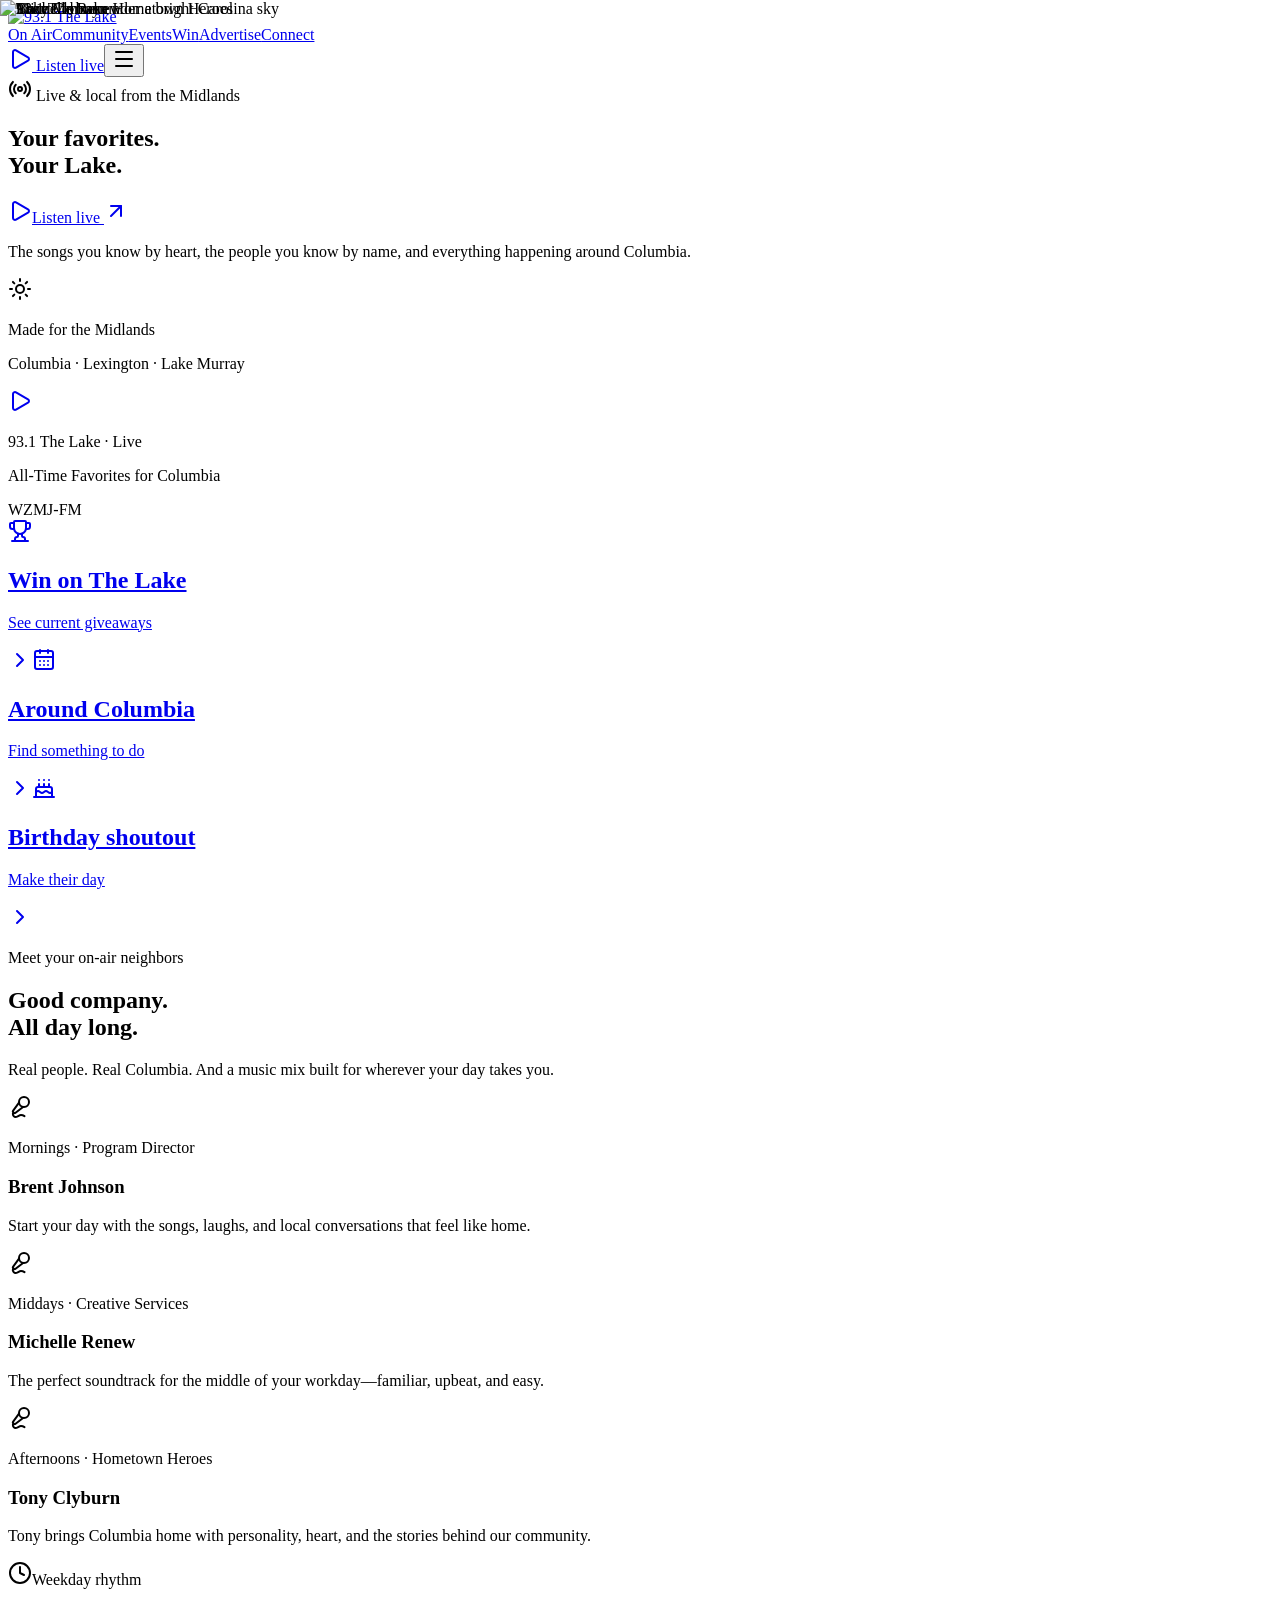
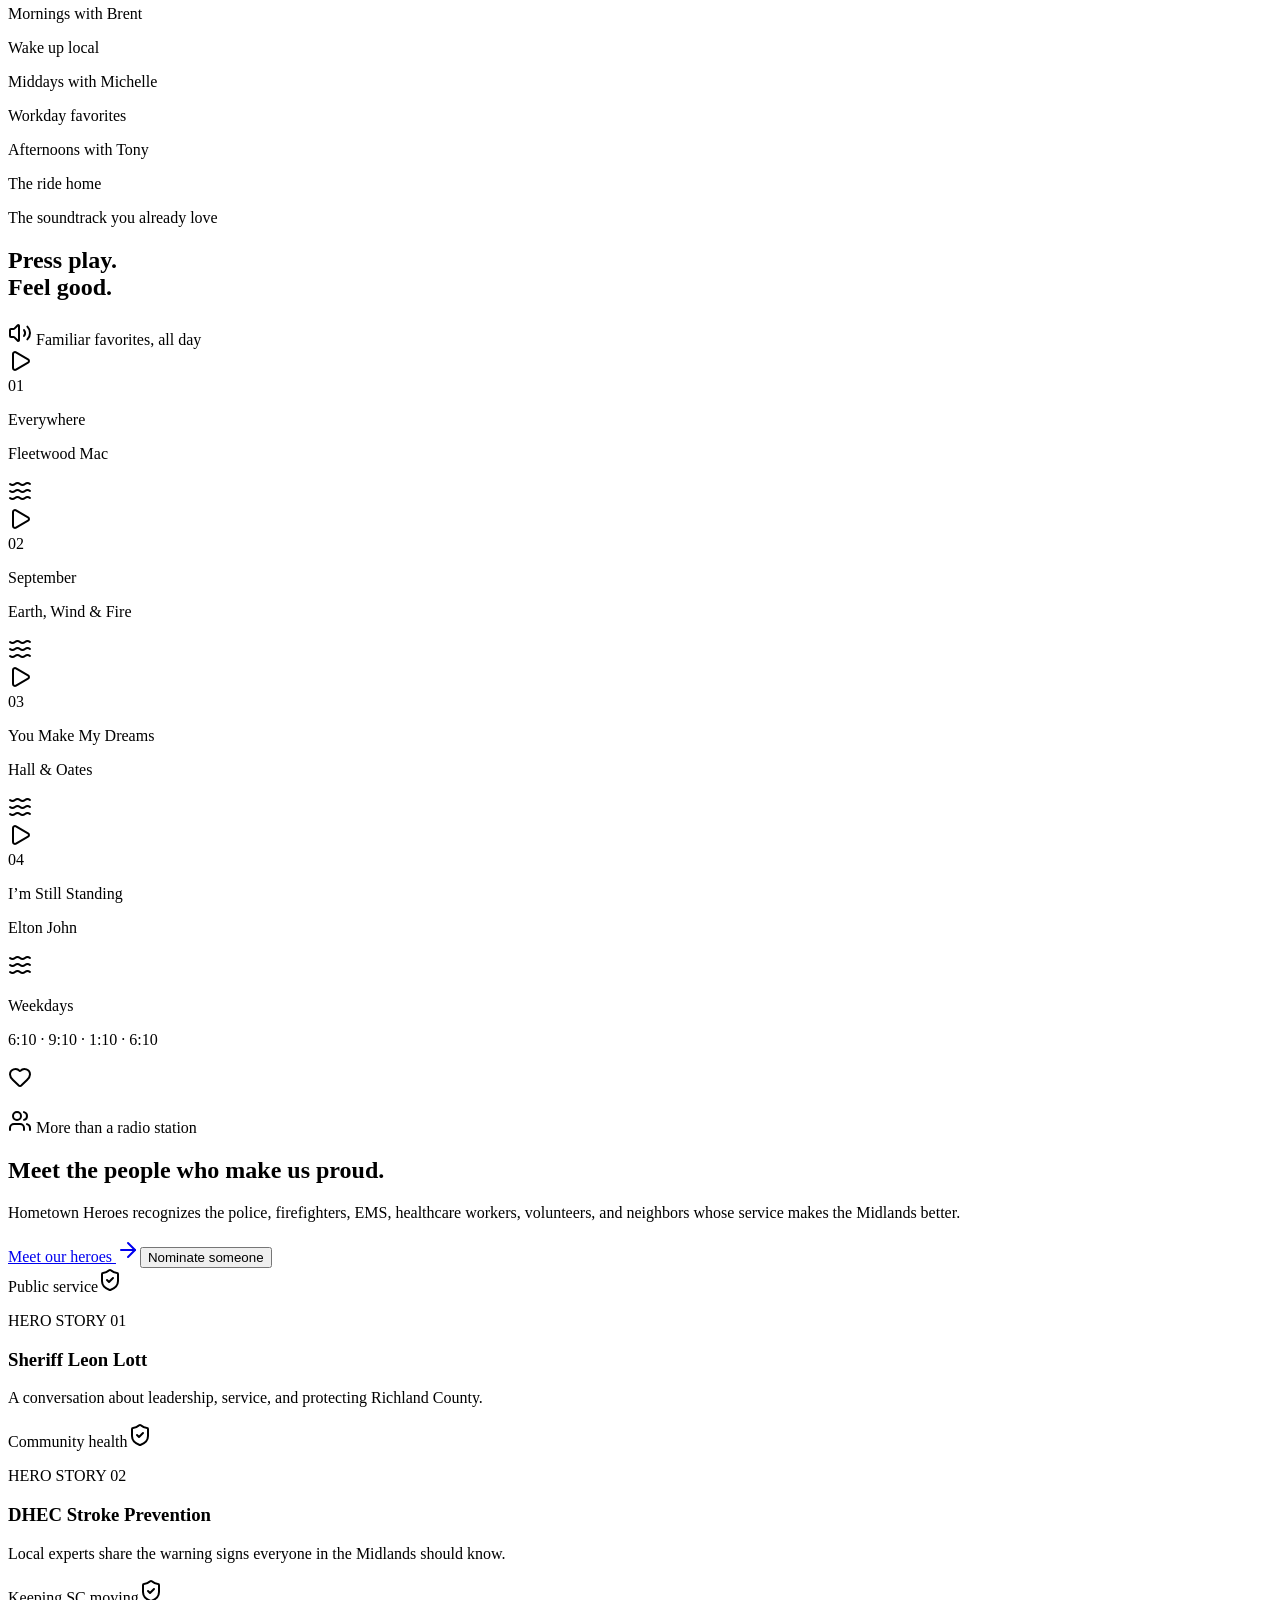
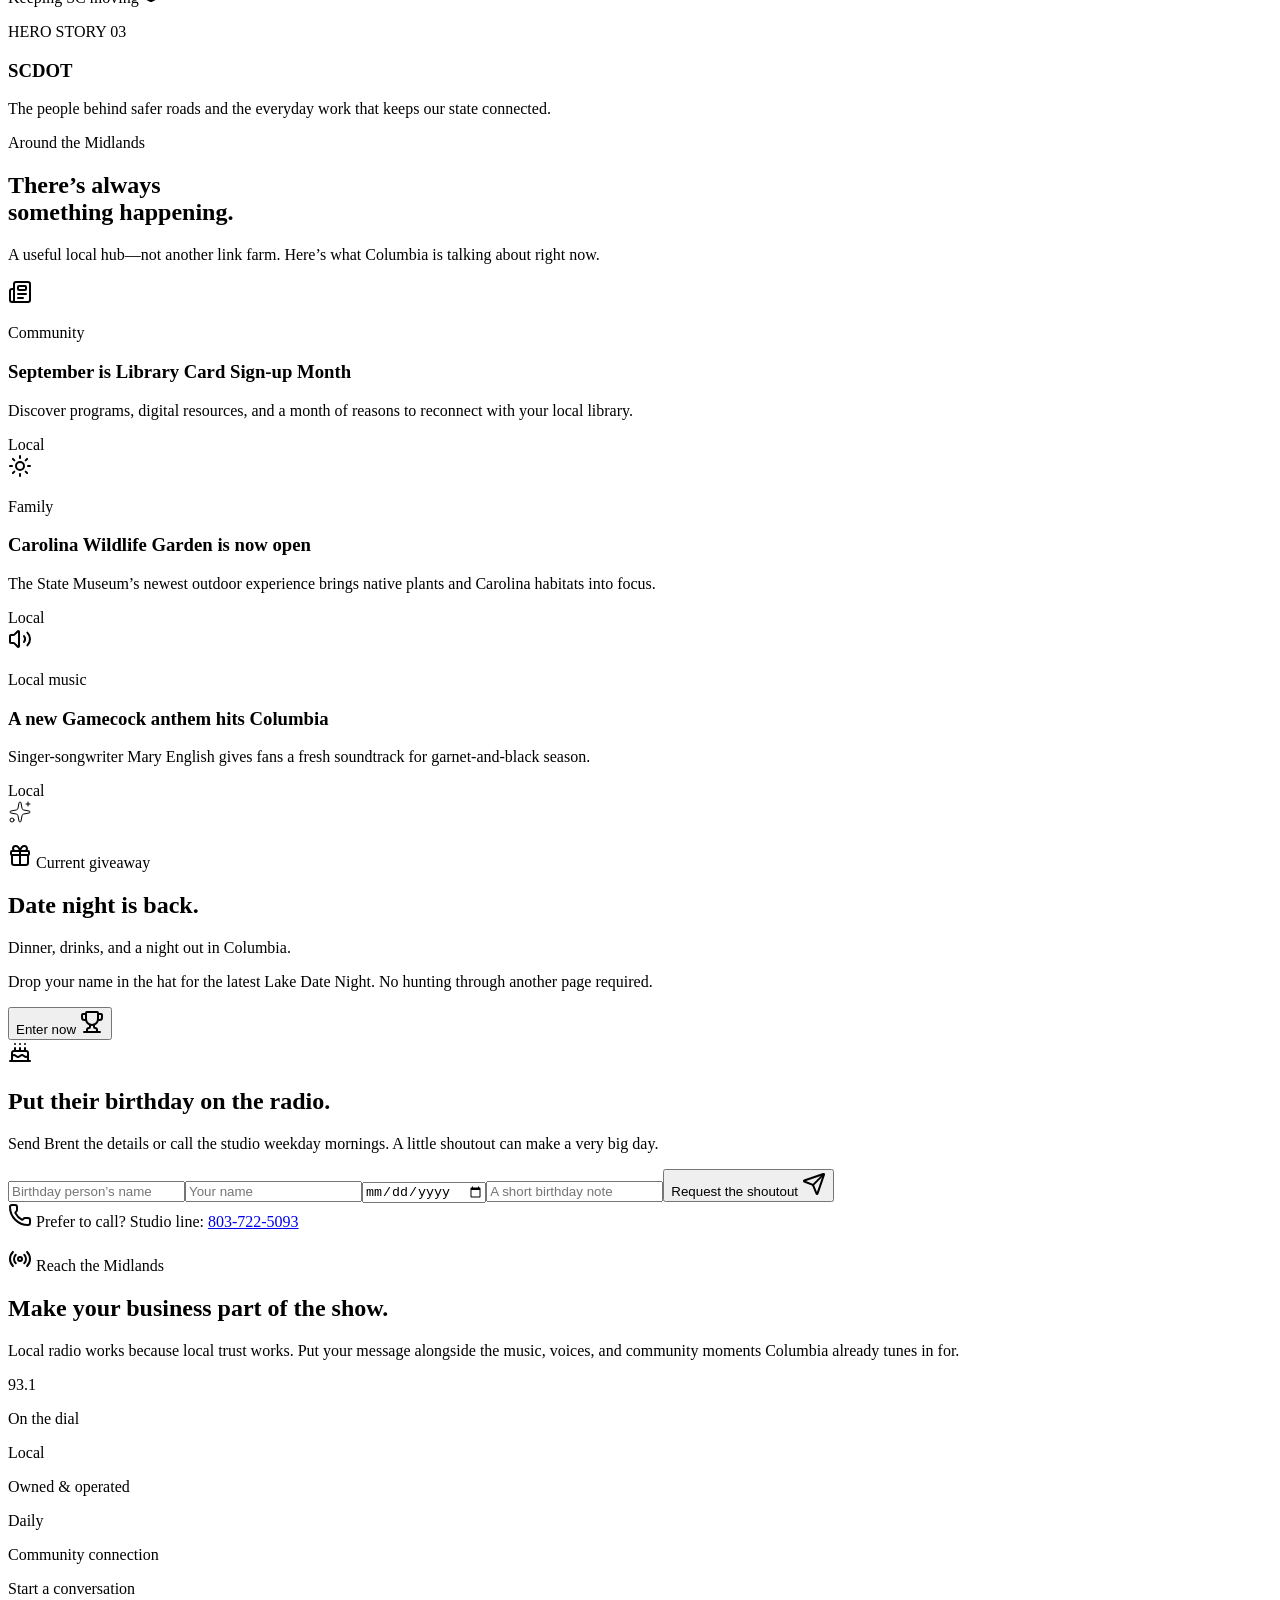
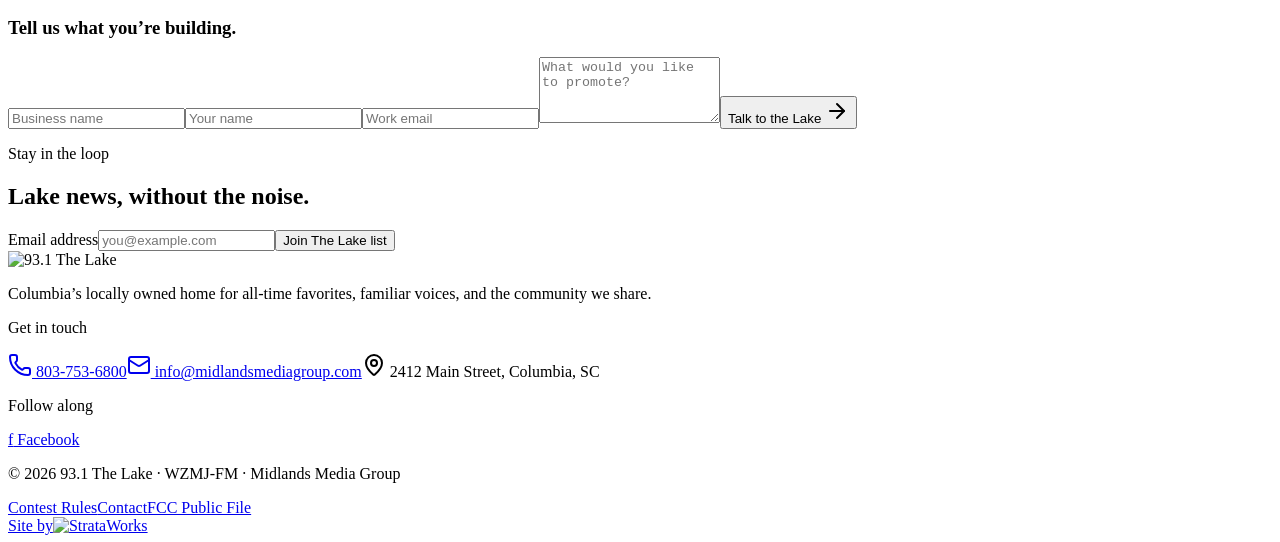
==== commit 5f2894f1: "Expand Lake concept with richer local content" ====
--- a/docs/index.html
+++ b/docs/index.html
@@ -1,4 +1,4 @@
-<!DOCTYPE html><html lang="en"><head><meta charSet="utf-8"/><meta name="viewport" content="width=device-width, initial-scale=1"/><link rel="stylesheet" href="/931-the-lake-website-concept/_next/static/css/index.d5_o8_b5.css" data-rsc-css-href="/931-the-lake-website-concept/_next/static/css/index.d5_o8_b5.css" data-precedence="vite-rsc/importer-resources"/><link rel="modulepreload" fetchPriority="low" href="/931-the-lake-website-concept/_next/static/chunks/index-CPDxLI2V.js"/><script src="/931-the-lake-website-concept/_next/static/chunks/rolldown-runtime-BGMDxOak.js" type="module" async=""></script><script src="/931-the-lake-website-concept/_next/static/chunks/framework-DxOlHx9V.js" type="module" async=""></script><link rel="modulepreload" href="/931-the-lake-website-concept/_next/static/chunks/layout-segment-context-9b8vSjQ2.js" crossorigin=""/><link rel="modulepreload" href="/931-the-lake-website-concept/_next/static/chunks/page-BBrkw2LM.js" crossorigin=""/><title>93.1 The Lake | All-Time Favorites for Columbia</title><meta name="description" content="Listen live to 93.1 The Lake — Columbia’s all-time favorites and home for local personalities, community stories, events, and contests."/><meta property="og:title" content="93.1 The Lake | Your Favorites. Your Lake."/><meta property="og:description" content="Columbia’s all-time favorites, local personalities, community stories, events, and contests."/><meta property="og:type" content="website"/><meta property="og:image" content="https://931thelakefm.com/og.png"/><meta property="og:image:width" content="1200"/><meta property="og:image:height" content="630"/><meta property="og:image:alt" content="93.1 The Lake — Your Favorites. Your Lake."/><meta name="twitter:card" content="summary_large_image"/><meta name="twitter:title" content="93.1 The Lake | Your Favorites. Your Lake."/><meta name="twitter:description" content="Columbia’s all-time favorites, local personalities, community stories, events, and contests."/><meta name="twitter:image" content="https://931thelakefm.com/og.png"/><link rel="icon" href="/931-the-lake-website-concept/icon.png?4fd0fbbda6ed1a46" type="image/png" sizes="192x192"/><script>Object.assign(((self[Symbol.for("vinext.navigationRuntime")]??={bootstrap:{routeManifest:null},functions:{}}).bootstrap.rsc??={rsc:[]}),{params:{},nav:{"pathname":"/","searchParams":[]}})</script><link rel="modulepreload" href="/931-the-lake-website-concept/_next/static/chunks/index-CPDxLI2V.js" />
+<!DOCTYPE html><html lang="en"><head><meta charSet="utf-8"/><meta name="viewport" content="width=device-width, initial-scale=1"/><link rel="stylesheet" href="/931-the-lake-website-concept/_next/static/css/index.D5-F0LNv.css" data-rsc-css-href="/931-the-lake-website-concept/_next/static/css/index.D5-F0LNv.css" data-precedence="vite-rsc/importer-resources"/><link rel="modulepreload" fetchPriority="low" href="/931-the-lake-website-concept/_next/static/chunks/index-CG2k9YpF.js"/><script src="/931-the-lake-website-concept/_next/static/chunks/rolldown-runtime-BGMDxOak.js" type="module" async=""></script><script src="/931-the-lake-website-concept/_next/static/chunks/framework-DxOlHx9V.js" type="module" async=""></script><link rel="modulepreload" href="/931-the-lake-website-concept/_next/static/chunks/layout-segment-context-BU236KUn.js" crossorigin=""/><link rel="modulepreload" href="/931-the-lake-website-concept/_next/static/chunks/page-DMvERRmE.js" crossorigin=""/><title>93.1 The Lake | All-Time Favorites for Columbia</title><meta name="description" content="Listen live to 93.1 The Lake — Columbia’s all-time favorites and home for local personalities, community stories, events, and contests."/><meta property="og:title" content="93.1 The Lake | Your Favorites. Your Lake."/><meta property="og:description" content="Columbia’s all-time favorites, local personalities, community stories, events, and contests."/><meta property="og:type" content="website"/><meta property="og:image" content="https://931thelakefm.com/og.png"/><meta property="og:image:width" content="1200"/><meta property="og:image:height" content="630"/><meta property="og:image:alt" content="93.1 The Lake — Your Favorites. Your Lake."/><meta name="twitter:card" content="summary_large_image"/><meta name="twitter:title" content="93.1 The Lake | Your Favorites. Your Lake."/><meta name="twitter:description" content="Columbia’s all-time favorites, local personalities, community stories, events, and contests."/><meta name="twitter:image" content="https://931thelakefm.com/og.png"/><link rel="icon" href="/931-the-lake-website-concept/icon.png?4fd0fbbda6ed1a46" type="image/png" sizes="192x192"/><script>Object.assign(((self[Symbol.for("vinext.navigationRuntime")]??={bootstrap:{routeManifest:null},functions:{}}).bootstrap.rsc??={rsc:[]}),{params:{},nav:{"pathname":"/","searchParams":[]}})</script><link rel="modulepreload" href="/931-the-lake-website-concept/_next/static/chunks/index-CG2k9YpF.js" />
 <link rel="preload" href="/931-the-lake-website-concept/_next/static/_vinext_fonts/geist-8ac0455e797f/geist-98bbbccb.woff2" as="font" type="font/woff2" crossorigin />
 <link rel="preload" href="/931-the-lake-website-concept/_next/static/_vinext_fonts/geist-mono-00e989178794/geist-mono-013b2f2f.woff2" as="font" type="font/woff2" crossorigin />
 <style data-vinext-fonts>/* cyrillic-ext */
@@ -128,4 +128,4 @@
 
 .__variable_geist_mono_0ms5nnn { --font-geist-mono: 'Geist Mono', 'Geist Mono Fallback'; }
 </style>
-</head><body class="__variable_geist_1mb0exe __variable_geist_mono_0ms5nnn antialiased"><main class="min-h-screen overflow-hidden bg-[#f4f0e7] text-[#082d42]"><header class="relative z-40 border-b border-[#082d42]/10 bg-white"><div class="mx-auto flex h-24 max-w-[1440px] items-center justify-between px-5 sm:px-8 lg:px-12"><a href="#top" aria-label="93.1 The Lake home" class="shrink-0"><img src="/931-the-lake-website-concept/images/logo.png" alt="93.1 The Lake" width="235" height="60" loading="eager" fetchPriority="high" decoding="async" class="h-auto w-[180px] sm:w-[220px]" data-nimg="1"/></a><nav aria-label="Main navigation" class="hidden items-center gap-7 text-sm font-extrabold uppercase tracking-[0.11em] lg:flex"><a href="#shows" class="transition hover:text-[#0d83b2]">On Air</a><a href="#community" class="transition hover:text-[#0d83b2]">Community</a><a href="#events" class="transition hover:text-[#0d83b2]">Events</a><a href="#win" class="transition hover:text-[#0d83b2]">Win</a><a href="#contact" class="transition hover:text-[#0d83b2]">Connect</a></nav><div class="flex items-center gap-3"><a href="https://rdo.to/WZMJ" target="_blank" rel="noreferrer" class="hidden items-center gap-2 rounded-full bg-[#f7ce46] px-5 py-3 text-sm font-black uppercase tracking-[0.1em] transition hover:-translate-y-0.5 hover:shadow-lg sm:flex"><svg xmlns="http://www.w3.org/2000/svg" width="24" height="24" viewBox="0 0 24 24" fill="none" stroke="currentColor" stroke-width="2" stroke-linecap="round" stroke-linejoin="round" class="lucide lucide-play h-4 w-4 fill-current" aria-hidden="true"><path d="M5 5a2 2 0 0 1 3.008-1.728l11.997 6.998a2 2 0 0 1 .003 3.458l-12 7A2 2 0 0 1 5 19z"></path></svg> Listen live</a><button aria-label="Open menu" class="grid h-11 w-11 place-items-center rounded-full border border-[#082d42]/20 lg:hidden"><svg xmlns="http://www.w3.org/2000/svg" width="24" height="24" viewBox="0 0 24 24" fill="none" stroke="currentColor" stroke-width="2" stroke-linecap="round" stroke-linejoin="round" class="lucide lucide-menu" aria-hidden="true"><path d="M4 5h16"></path><path d="M4 12h16"></path><path d="M4 19h16"></path></svg></button></div></div></header><section id="top" class="relative isolate min-h-[720px] overflow-hidden bg-[#0d668a] text-white"><img src="/931-the-lake-website-concept/images/lake-brand.jpg" alt="Lake Murray under a bright Carolina sky" loading="eager" fetchPriority="high" decoding="async" class="object-cover object-center" data-nimg="fill" style="position:absolute;inset:0;width:100%;height:100%;object-fit:cover"/><div class="absolute inset-0 bg-[linear-gradient(90deg,rgba(3,29,44,.94)_0%,rgba(3,43,64,.74)_48%,rgba(4,79,105,.14)_100%)]"></div><div class="absolute inset-0 opacity-20 [background-image:linear-gradient(rgba(255,255,255,.16)_1px,transparent_1px),linear-gradient(90deg,rgba(255,255,255,.16)_1px,transparent_1px)] [background-size:72px_72px]"></div><div class="relative mx-auto flex min-h-[720px] max-w-[1440px] items-center px-5 pb-28 pt-16 sm:px-8 lg:px-12"><div class="max-w-5xl"><div class="mb-6 flex items-center gap-3 text-xs font-black uppercase tracking-[0.22em] text-[#8de8f2] sm:text-sm"><svg xmlns="http://www.w3.org/2000/svg" width="24" height="24" viewBox="0 0 24 24" fill="none" stroke="currentColor" stroke-width="2" stroke-linecap="round" stroke-linejoin="round" class="lucide lucide-radio h-5 w-5" aria-hidden="true"><path d="M16.247 7.761a6 6 0 0 1 0 8.478"></path><path d="M19.075 4.933a10 10 0 0 1 0 14.134"></path><path d="M4.925 19.067a10 10 0 0 1 0-14.134"></path><path d="M7.753 16.239a6 6 0 0 1 0-8.478"></path><circle cx="12" cy="12" r="2"></circle></svg> Live &amp; local from the Midlands</div><h1 class="max-w-5xl text-[clamp(4.2rem,9.7vw,9rem)] font-black uppercase leading-[.79] tracking-[-.065em]">Your favorites.<br/><span class="text-[#f7ce46]">Your Lake.</span></h1><div class="mt-9 flex flex-col gap-6 sm:flex-row sm:items-center"><a href="https://rdo.to/WZMJ" target="_blank" rel="noreferrer" class="group inline-flex w-fit items-center gap-4 rounded-full bg-white px-7 py-4 text-base font-black uppercase tracking-[0.12em] text-[#082d42] transition hover:-translate-y-1 hover:shadow-2xl"><span class="grid h-10 w-10 place-items-center rounded-full bg-[#ef5a47] text-white"><svg xmlns="http://www.w3.org/2000/svg" width="24" height="24" viewBox="0 0 24 24" fill="none" stroke="currentColor" stroke-width="2" stroke-linecap="round" stroke-linejoin="round" class="lucide lucide-play h-4 w-4 fill-current" aria-hidden="true"><path d="M5 5a2 2 0 0 1 3.008-1.728l11.997 6.998a2 2 0 0 1 .003 3.458l-12 7A2 2 0 0 1 5 19z"></path></svg></span>Listen live <svg xmlns="http://www.w3.org/2000/svg" width="24" height="24" viewBox="0 0 24 24" fill="none" stroke="currentColor" stroke-width="2" stroke-linecap="round" stroke-linejoin="round" class="lucide lucide-arrow-up-right h-5 w-5 transition group-hover:translate-x-1 group-hover:-translate-y-1" aria-hidden="true"><path d="M7 7h10v10"></path><path d="M7 17 17 7"></path></svg></a><p class="max-w-md text-base leading-relaxed text-white/80 sm:text-lg">The songs you know by heart, the people you know by name, and everything happening around Columbia.</p></div></div></div><div class="absolute inset-x-0 bottom-0 border-t border-white/20 bg-[#082d42]/92 backdrop-blur-md"><div class="mx-auto flex max-w-[1440px] items-center gap-5 px-5 py-4 sm:px-8 lg:px-12"><a href="https://rdo.to/WZMJ" target="_blank" rel="noreferrer" aria-label="Play 93.1 The Lake" class="grid h-12 w-12 shrink-0 place-items-center rounded-full bg-[#f7ce46] text-[#082d42] transition hover:scale-105"><svg xmlns="http://www.w3.org/2000/svg" width="24" height="24" viewBox="0 0 24 24" fill="none" stroke="currentColor" stroke-width="2" stroke-linecap="round" stroke-linejoin="round" class="lucide lucide-play ml-0.5 h-5 w-5 fill-current" aria-hidden="true"><path d="M5 5a2 2 0 0 1 3.008-1.728l11.997 6.998a2 2 0 0 1 .003 3.458l-12 7A2 2 0 0 1 5 19z"></path></svg></a><div class="min-w-0 flex-1"><p class="text-[10px] font-black uppercase tracking-[.2em] text-[#8de8f2]">93.1 The Lake · Live</p><p class="truncate text-base font-bold">All-Time Favorites for Columbia</p></div><div class="hidden items-end gap-1 md:flex" aria-hidden="true"><span class="w-1 rounded-full bg-[#8de8f2]" style="height:18px"></span><span class="w-1 rounded-full bg-[#8de8f2]" style="height:28px"></span><span class="w-1 rounded-full bg-[#8de8f2]" style="height:14px"></span><span class="w-1 rounded-full bg-[#8de8f2]" style="height:34px"></span><span class="w-1 rounded-full bg-[#8de8f2]" style="height:22px"></span><span class="w-1 rounded-full bg-[#8de8f2]" style="height:38px"></span><span class="w-1 rounded-full bg-[#8de8f2]" style="height:19px"></span><span class="w-1 rounded-full bg-[#8de8f2]" style="height:30px"></span><span class="w-1 rounded-full bg-[#8de8f2]" style="height:16px"></span><span class="w-1 rounded-full bg-[#8de8f2]" style="height:25px"></span></div><span class="hidden text-xs font-bold uppercase tracking-[.18em] text-white/55 sm:block">WZMJ-FM</span></div></div></section><section class="bg-[#f7ce46]"><div class="mx-auto grid max-w-[1440px] divide-y divide-[#082d42]/20 px-5 sm:grid-cols-3 sm:divide-x sm:divide-y-0 sm:px-8 lg:px-12"><a href="#win" class="group flex items-center gap-4 py-6 sm:px-6 first:pl-0 last:pr-0"><svg xmlns="http://www.w3.org/2000/svg" width="24" height="24" viewBox="0 0 24 24" fill="none" stroke="currentColor" stroke-width="2" stroke-linecap="round" stroke-linejoin="round" class="lucide lucide-trophy h-7 w-7 shrink-0" aria-hidden="true"><path d="M10 14.66V17a1 1 0 0 1-1 1 2 2 0 0 0-2 2v2"></path><path d="M14 14.66V17a1 1 0 0 0 1 1 2 2 0 0 1 2 2v2"></path><path d="M17.916 10H19.5A2.5 2.5 0 0 0 22 7.5V5a1 1 0 0 0-1-1h-3"></path><path d="M4 22h16"></path><path d="M6 9a6 6 0 0 0 12 0V3a1 1 0 0 0-1-1H7a1 1 0 0 0-1 1z"></path><path d="M6.084 10H4.5A2.5 2.5 0 0 1 2 7.5V5a1 1 0 0 1 1-1h3"></path></svg><div class="flex-1"><h2 class="font-black uppercase tracking-[.04em]">Win on The Lake</h2><p class="text-sm text-[#082d42]/65">See current giveaways</p></div><svg xmlns="http://www.w3.org/2000/svg" width="24" height="24" viewBox="0 0 24 24" fill="none" stroke="currentColor" stroke-width="2" stroke-linecap="round" stroke-linejoin="round" class="lucide lucide-chevron-right h-5 w-5 transition group-hover:translate-x-1" aria-hidden="true"><path d="m9 18 6-6-6-6"></path></svg></a><a href="#events" class="group flex items-center gap-4 py-6 sm:px-6 first:pl-0 last:pr-0"><svg xmlns="http://www.w3.org/2000/svg" width="24" height="24" viewBox="0 0 24 24" fill="none" stroke="currentColor" stroke-width="2" stroke-linecap="round" stroke-linejoin="round" class="lucide lucide-calendar-days h-7 w-7 shrink-0" aria-hidden="true"><path d="M8 2v3"></path><path d="M16 2v3"></path><rect x="3" y="3" width="18" height="18" rx="2"></rect><path d="M3 9h18"></path><path d="M8 13h.01"></path><path d="M12 13h.01"></path><path d="M16 13h.01"></path><path d="M8 17h.01"></path><path d="M12 17h.01"></path><path d="M16 17h.01"></path></svg><div class="flex-1"><h2 class="font-black uppercase tracking-[.04em]">Around Columbia</h2><p class="text-sm text-[#082d42]/65">Find something to do</p></div><svg xmlns="http://www.w3.org/2000/svg" width="24" height="24" viewBox="0 0 24 24" fill="none" stroke="currentColor" stroke-width="2" stroke-linecap="round" stroke-linejoin="round" class="lucide lucide-chevron-right h-5 w-5 transition group-hover:translate-x-1" aria-hidden="true"><path d="m9 18 6-6-6-6"></path></svg></a><a href="mailto:Brent@931thelakefm.com" class="group flex items-center gap-4 py-6 sm:px-6 first:pl-0 last:pr-0"><svg xmlns="http://www.w3.org/2000/svg" width="24" height="24" viewBox="0 0 24 24" fill="none" stroke="currentColor" stroke-width="2" stroke-linecap="round" stroke-linejoin="round" class="lucide lucide-cake h-7 w-7 shrink-0" aria-hidden="true"><path d="M20 21v-8a2 2 0 0 0-2-2H6a2 2 0 0 0-2 2v8"></path><path d="M4 16s.5-1 2-1 2.5 2 4 2 2.5-2 4-2 2.5 2 4 2 2-1 2-1"></path><path d="M2 21h20"></path><path d="M7 8v3"></path><path d="M12 8v3"></path><path d="M17 8v3"></path><path d="M7 4h.01"></path><path d="M12 4h.01"></path><path d="M17 4h.01"></path></svg><div class="flex-1"><h2 class="font-black uppercase tracking-[.04em]">Birthday shoutout</h2><p class="text-sm text-[#082d42]/65">Make their day</p></div><svg xmlns="http://www.w3.org/2000/svg" width="24" height="24" viewBox="0 0 24 24" fill="none" stroke="currentColor" stroke-width="2" stroke-linecap="round" stroke-linejoin="round" class="lucide lucide-chevron-right h-5 w-5 transition group-hover:translate-x-1" aria-hidden="true"><path d="m9 18 6-6-6-6"></path></svg></a></div></section><section id="shows" class="px-5 py-24 sm:px-8 lg:px-12 lg:py-32"><div class="mx-auto max-w-[1440px]"><div class="mb-12 flex flex-col justify-between gap-6 md:flex-row md:items-end"><div><p class="mb-3 text-xs font-black uppercase tracking-[.22em] text-[#0d83b2]">Meet your on-air neighbors</p><h2 class="text-5xl font-black uppercase leading-[.85] tracking-[-.055em] sm:text-7xl">Good company.<br/>All day long.</h2></div><p class="max-w-md text-lg leading-relaxed text-[#436272]">Real people. Real Columbia. And a music mix built for wherever your day takes you.</p></div><div class="grid gap-5 lg:grid-cols-3"><article class="group relative overflow-hidden rounded-[2rem] bg-white shadow-[0_20px_70px_rgba(8,45,66,.08)]"><div class="relative aspect-[4/3] overflow-hidden"><img src="/931-the-lake-website-concept/images/brent.jpg" alt="Brent Johnson" loading="lazy" decoding="async" class="object-cover transition duration-700 group-hover:scale-105 object-center" data-nimg="fill" style="position:absolute;inset:0;width:100%;height:100%;object-fit:cover"/><div class="absolute left-5 top-5 grid h-12 w-12 place-items-center rounded-full bg-[#f7ce46]"><svg xmlns="http://www.w3.org/2000/svg" width="24" height="24" viewBox="0 0 24 24" fill="none" stroke="currentColor" stroke-width="2" stroke-linecap="round" stroke-linejoin="round" class="lucide lucide-mic-vocal h-5 w-5" aria-hidden="true"><path d="m11 7.601-5.994 8.19a1 1 0 0 0 .1 1.298l.817.818a1 1 0 0 0 1.314.087L15.09 12"></path><path d="M16.5 21.174C15.5 20.5 14.372 20 13 20c-2.058 0-3.928 2.356-6 2-2.072-.356-2.775-3.369-1.5-4.5"></path><circle cx="16" cy="7" r="5"></circle></svg></div></div><div class="p-7"><p class="text-[11px] font-black uppercase tracking-[.16em] text-[#0d83b2]">Mornings · Program Director</p><h3 class="mt-2 text-3xl font-black uppercase tracking-[-.035em]">Brent Johnson</h3><p class="mt-4 leading-relaxed text-[#436272]">Start your day with the songs, laughs, and local conversations that feel like home.</p></div></article><article class="group relative overflow-hidden rounded-[2rem] bg-white shadow-[0_20px_70px_rgba(8,45,66,.08)]"><div class="relative aspect-[4/3] overflow-hidden"><img src="/931-the-lake-website-concept/images/michelle.jpg" alt="Michelle Renew" loading="lazy" decoding="async" class="object-cover transition duration-700 group-hover:scale-105 object-[center_32%]" data-nimg="fill" style="position:absolute;inset:0;width:100%;height:100%;object-fit:cover"/><div class="absolute left-5 top-5 grid h-12 w-12 place-items-center rounded-full bg-[#8de8f2]"><svg xmlns="http://www.w3.org/2000/svg" width="24" height="24" viewBox="0 0 24 24" fill="none" stroke="currentColor" stroke-width="2" stroke-linecap="round" stroke-linejoin="round" class="lucide lucide-mic-vocal h-5 w-5" aria-hidden="true"><path d="m11 7.601-5.994 8.19a1 1 0 0 0 .1 1.298l.817.818a1 1 0 0 0 1.314.087L15.09 12"></path><path d="M16.5 21.174C15.5 20.5 14.372 20 13 20c-2.058 0-3.928 2.356-6 2-2.072-.356-2.775-3.369-1.5-4.5"></path><circle cx="16" cy="7" r="5"></circle></svg></div></div><div class="p-7"><p class="text-[11px] font-black uppercase tracking-[.16em] text-[#0d83b2]">Middays · Creative Services</p><h3 class="mt-2 text-3xl font-black uppercase tracking-[-.035em]">Michelle Renew</h3><p class="mt-4 leading-relaxed text-[#436272]">The perfect soundtrack for the middle of your workday—familiar, upbeat, and easy.</p></div></article><article class="group relative overflow-hidden rounded-[2rem] bg-white shadow-[0_20px_70px_rgba(8,45,66,.08)]"><div class="relative aspect-[4/3] overflow-hidden"><img src="/931-the-lake-website-concept/images/tony.jpg" alt="Tony Clyburn" loading="lazy" decoding="async" class="object-cover transition duration-700 group-hover:scale-105 object-center" data-nimg="fill" style="position:absolute;inset:0;width:100%;height:100%;object-fit:cover"/><div class="absolute left-5 top-5 grid h-12 w-12 place-items-center rounded-full bg-[#ef5a47]"><svg xmlns="http://www.w3.org/2000/svg" width="24" height="24" viewBox="0 0 24 24" fill="none" stroke="currentColor" stroke-width="2" stroke-linecap="round" stroke-linejoin="round" class="lucide lucide-mic-vocal h-5 w-5" aria-hidden="true"><path d="m11 7.601-5.994 8.19a1 1 0 0 0 .1 1.298l.817.818a1 1 0 0 0 1.314.087L15.09 12"></path><path d="M16.5 21.174C15.5 20.5 14.372 20 13 20c-2.058 0-3.928 2.356-6 2-2.072-.356-2.775-3.369-1.5-4.5"></path><circle cx="16" cy="7" r="5"></circle></svg></div></div><div class="p-7"><p class="text-[11px] font-black uppercase tracking-[.16em] text-[#0d83b2]">Afternoons · Hometown Heroes</p><h3 class="mt-2 text-3xl font-black uppercase tracking-[-.035em]">Tony Clyburn</h3><p class="mt-4 leading-relaxed text-[#436272]">Tony brings Columbia home with personality, heart, and the stories behind our community.</p></div></article></div></div></section><section class="bg-[#082d42] px-5 py-24 text-white sm:px-8 lg:px-12 lg:py-32"><div class="mx-auto max-w-[1440px]"><div class="grid gap-12 lg:grid-cols-[.8fr_1.2fr] lg:items-end"><div><p class="mb-4 text-xs font-black uppercase tracking-[.22em] text-[#8de8f2]">The soundtrack you already love</p><h2 class="text-5xl font-black uppercase leading-[.85] tracking-[-.055em] sm:text-7xl">Press play.<br/>Feel good.</h2><a href="https://931thelakefm.com/whats-that-song/" target="_blank" rel="noreferrer" class="mt-8 inline-flex items-center gap-2 border-b border-[#f7ce46] pb-2 font-black uppercase tracking-[.1em] text-[#f7ce46]">What’s that song? <svg xmlns="http://www.w3.org/2000/svg" width="24" height="24" viewBox="0 0 24 24" fill="none" stroke="currentColor" stroke-width="2" stroke-linecap="round" stroke-linejoin="round" class="lucide lucide-arrow-up-right h-4 w-4" aria-hidden="true"><path d="M7 7h10v10"></path><path d="M7 17 17 7"></path></svg></a></div><div class="grid gap-3"><div class="group flex items-center gap-5 rounded-2xl border border-white/10 bg-white/[.06] p-4 transition hover:bg-white/[.11] sm:p-5"><div class="grid h-12 w-12 shrink-0 place-items-center rounded-full bg-[#f7ce46] text-[#082d42]"><svg xmlns="http://www.w3.org/2000/svg" width="24" height="24" viewBox="0 0 24 24" fill="none" stroke="currentColor" stroke-width="2" stroke-linecap="round" stroke-linejoin="round" class="lucide lucide-play h-4 w-4 fill-current" aria-hidden="true"><path d="M5 5a2 2 0 0 1 3.008-1.728l11.997 6.998a2 2 0 0 1 .003 3.458l-12 7A2 2 0 0 1 5 19z"></path></svg></div><span class="w-6 text-sm font-bold text-white/35">0<!-- -->1</span><div class="min-w-0 flex-1"><p class="truncate text-lg font-black">Everywhere</p><p class="text-sm text-white/55">Fleetwood Mac</p></div><svg xmlns="http://www.w3.org/2000/svg" width="24" height="24" viewBox="0 0 24 24" fill="none" stroke="currentColor" stroke-width="2" stroke-linecap="round" stroke-linejoin="round" class="lucide lucide-waves-horizontal hidden h-6 w-6 text-[#8de8f2] sm:block" aria-hidden="true"><path d="M2 12q2.5 2 5 0t5 0 5 0 5 0"></path><path d="M2 19q2.5 2 5 0t5 0 5 0 5 0"></path><path d="M2 5q2.5 2 5 0t5 0 5 0 5 0"></path></svg></div><div class="group flex items-center gap-5 rounded-2xl border border-white/10 bg-white/[.06] p-4 transition hover:bg-white/[.11] sm:p-5"><div class="grid h-12 w-12 shrink-0 place-items-center rounded-full bg-[#ef5a47] text-[#082d42]"><svg xmlns="http://www.w3.org/2000/svg" width="24" height="24" viewBox="0 0 24 24" fill="none" stroke="currentColor" stroke-width="2" stroke-linecap="round" stroke-linejoin="round" class="lucide lucide-play h-4 w-4 fill-current" aria-hidden="true"><path d="M5 5a2 2 0 0 1 3.008-1.728l11.997 6.998a2 2 0 0 1 .003 3.458l-12 7A2 2 0 0 1 5 19z"></path></svg></div><span class="w-6 text-sm font-bold text-white/35">0<!-- -->2</span><div class="min-w-0 flex-1"><p class="truncate text-lg font-black">September</p><p class="text-sm text-white/55">Earth, Wind &amp; Fire</p></div><svg xmlns="http://www.w3.org/2000/svg" width="24" height="24" viewBox="0 0 24 24" fill="none" stroke="currentColor" stroke-width="2" stroke-linecap="round" stroke-linejoin="round" class="lucide lucide-waves-horizontal hidden h-6 w-6 text-[#8de8f2] sm:block" aria-hidden="true"><path d="M2 12q2.5 2 5 0t5 0 5 0 5 0"></path><path d="M2 19q2.5 2 5 0t5 0 5 0 5 0"></path><path d="M2 5q2.5 2 5 0t5 0 5 0 5 0"></path></svg></div><div class="group flex items-center gap-5 rounded-2xl border border-white/10 bg-white/[.06] p-4 transition hover:bg-white/[.11] sm:p-5"><div class="grid h-12 w-12 shrink-0 place-items-center rounded-full bg-[#8de8f2] text-[#082d42]"><svg xmlns="http://www.w3.org/2000/svg" width="24" height="24" viewBox="0 0 24 24" fill="none" stroke="currentColor" stroke-width="2" stroke-linecap="round" stroke-linejoin="round" class="lucide lucide-play h-4 w-4 fill-current" aria-hidden="true"><path d="M5 5a2 2 0 0 1 3.008-1.728l11.997 6.998a2 2 0 0 1 .003 3.458l-12 7A2 2 0 0 1 5 19z"></path></svg></div><span class="w-6 text-sm font-bold text-white/35">0<!-- -->3</span><div class="min-w-0 flex-1"><p class="truncate text-lg font-black">You Make My Dreams</p><p class="text-sm text-white/55">Hall &amp; Oates</p></div><svg xmlns="http://www.w3.org/2000/svg" width="24" height="24" viewBox="0 0 24 24" fill="none" stroke="currentColor" stroke-width="2" stroke-linecap="round" stroke-linejoin="round" class="lucide lucide-waves-horizontal hidden h-6 w-6 text-[#8de8f2] sm:block" aria-hidden="true"><path d="M2 12q2.5 2 5 0t5 0 5 0 5 0"></path><path d="M2 19q2.5 2 5 0t5 0 5 0 5 0"></path><path d="M2 5q2.5 2 5 0t5 0 5 0 5 0"></path></svg></div><div class="group flex items-center gap-5 rounded-2xl border border-white/10 bg-white/[.06] p-4 transition hover:bg-white/[.11] sm:p-5"><div class="grid h-12 w-12 shrink-0 place-items-center rounded-full bg-[#d8b7ff] text-[#082d42]"><svg xmlns="http://www.w3.org/2000/svg" width="24" height="24" viewBox="0 0 24 24" fill="none" stroke="currentColor" stroke-width="2" stroke-linecap="round" stroke-linejoin="round" class="lucide lucide-play h-4 w-4 fill-current" aria-hidden="true"><path d="M5 5a2 2 0 0 1 3.008-1.728l11.997 6.998a2 2 0 0 1 .003 3.458l-12 7A2 2 0 0 1 5 19z"></path></svg></div><span class="w-6 text-sm font-bold text-white/35">0<!-- -->4</span><div class="min-w-0 flex-1"><p class="truncate text-lg font-black">I’m Still Standing</p><p class="text-sm text-white/55">Elton John</p></div><svg xmlns="http://www.w3.org/2000/svg" width="24" height="24" viewBox="0 0 24 24" fill="none" stroke="currentColor" stroke-width="2" stroke-linecap="round" stroke-linejoin="round" class="lucide lucide-waves-horizontal hidden h-6 w-6 text-[#8de8f2] sm:block" aria-hidden="true"><path d="M2 12q2.5 2 5 0t5 0 5 0 5 0"></path><path d="M2 19q2.5 2 5 0t5 0 5 0 5 0"></path><path d="M2 5q2.5 2 5 0t5 0 5 0 5 0"></path></svg></div></div></div></div></section><section id="community" class="relative overflow-hidden bg-[#0d83b2] px-5 py-24 text-white sm:px-8 lg:px-12 lg:py-32"><div class="absolute -right-32 -top-32 h-96 w-96 rounded-full border-[70px] border-white/10"></div><div class="relative mx-auto grid max-w-[1440px] gap-12 lg:grid-cols-[1.1fr_.9fr] lg:items-center"><div class="relative min-h-[430px] overflow-hidden rounded-[2rem]"><img src="/931-the-lake-website-concept/images/hometown-heroes.jpg" alt="93.1 The Lake Hometown Heroes" loading="lazy" decoding="async" class="object-cover" data-nimg="fill" style="position:absolute;inset:0;width:100%;height:100%;object-fit:cover"/><div class="absolute inset-0 bg-gradient-to-t from-[#082d42]/85 via-transparent to-transparent"></div><div class="absolute bottom-6 left-6 right-6 flex items-end justify-between"><div><p class="text-xs font-black uppercase tracking-[.18em] text-[#f7ce46]">Weekdays</p><p class="mt-1 text-2xl font-black">6:10 · 9:10 · 1:10 · 6:10</p></div><svg xmlns="http://www.w3.org/2000/svg" width="24" height="24" viewBox="0 0 24 24" fill="none" stroke="currentColor" stroke-width="2" stroke-linecap="round" stroke-linejoin="round" class="lucide lucide-heart h-9 w-9 fill-[#ef5a47] text-[#ef5a47]" aria-hidden="true"><path d="M2 9.5a5.5 5.5 0 0 1 9.591-3.676.56.56 0 0 0 .818 0A5.49 5.49 0 0 1 22 9.5c0 2.29-1.5 4-3 5.5l-5.492 5.313a2 2 0 0 1-3 .019L5 15c-1.5-1.5-3-3.2-3-5.5"></path></svg></div></div><div><p class="mb-4 flex items-center gap-2 text-xs font-black uppercase tracking-[.22em] text-[#8de8f2]"><svg xmlns="http://www.w3.org/2000/svg" width="24" height="24" viewBox="0 0 24 24" fill="none" stroke="currentColor" stroke-width="2" stroke-linecap="round" stroke-linejoin="round" class="lucide lucide-users h-5 w-5" aria-hidden="true"><path d="M16 21v-2a4 4 0 0 0-4-4H6a4 4 0 0 0-4 4v2"></path><path d="M16 3.128a4 4 0 0 1 0 7.744"></path><path d="M22 21v-2a4 4 0 0 0-3-3.87"></path><circle cx="9" cy="7" r="4"></circle></svg> More than a radio station</p><h2 class="text-5xl font-black uppercase leading-[.85] tracking-[-.055em] sm:text-7xl">Meet the people who make us proud.</h2><p class="mt-7 max-w-xl text-lg leading-relaxed text-white/75">Hometown Heroes recognizes the police, firefighters, EMS, healthcare workers, volunteers, and neighbors whose service makes the Midlands better.</p><div class="mt-8 flex flex-wrap gap-3"><a href="https://931thelakefm.com/hometown-heroes/" target="_blank" rel="noreferrer" class="inline-flex items-center gap-3 rounded-full bg-[#f7ce46] px-6 py-4 font-black uppercase tracking-[.1em] text-[#082d42]">Meet our heroes <svg xmlns="http://www.w3.org/2000/svg" width="24" height="24" viewBox="0 0 24 24" fill="none" stroke="currentColor" stroke-width="2" stroke-linecap="round" stroke-linejoin="round" class="lucide lucide-arrow-right h-5 w-5" aria-hidden="true"><path d="M5 12h14"></path><path d="m12 5 7 7-7 7"></path></svg></a><a href="https://931thelakefm.com/hometown-heroes/" target="_blank" rel="noreferrer" class="inline-flex items-center gap-3 rounded-full border border-white/40 px-6 py-4 font-black uppercase tracking-[.1em]">Nominate someone</a></div></div></div></section><section id="events" class="px-5 py-24 sm:px-8 lg:px-12 lg:py-32"><div class="mx-auto max-w-[1440px]"><div class="grid gap-5 lg:grid-cols-2"><div class="flex min-h-[460px] flex-col justify-between rounded-[2rem] bg-[#f7ce46] p-8 sm:p-12"><div><p class="text-xs font-black uppercase tracking-[.2em]">Columbia calendar</p><h2 class="mt-4 text-5xl font-black uppercase leading-[.86] tracking-[-.055em] sm:text-7xl">Go make a memory.</h2></div><div><p class="mb-7 max-w-md text-lg leading-relaxed text-[#082d42]/70">Concerts, festivals, family days, and the kind of local happenings you’ll talk about Monday morning.</p><a href="https://931thelakefm.com/calendar/" target="_blank" rel="noreferrer" class="inline-flex items-center gap-3 rounded-full bg-[#082d42] px-6 py-4 font-black uppercase tracking-[.1em] text-white">See the calendar <svg xmlns="http://www.w3.org/2000/svg" width="24" height="24" viewBox="0 0 24 24" fill="none" stroke="currentColor" stroke-width="2" stroke-linecap="round" stroke-linejoin="round" class="lucide lucide-arrow-up-right h-5 w-5" aria-hidden="true"><path d="M7 7h10v10"></path><path d="M7 17 17 7"></path></svg></a></div></div><div id="win" class="relative flex min-h-[460px] flex-col justify-between overflow-hidden rounded-[2rem] bg-[#ef5a47] p-8 text-white sm:p-12"><svg xmlns="http://www.w3.org/2000/svg" width="24" height="24" viewBox="0 0 24 24" fill="none" stroke="currentColor" stroke-width="1" stroke-linecap="round" stroke-linejoin="round" class="lucide lucide-sparkles absolute -right-10 -top-10 h-64 w-64 text-white/10" aria-hidden="true"><path d="M11.017 2.814a1 1 0 0 1 1.966 0l1.051 5.558a2 2 0 0 0 1.594 1.594l5.558 1.051a1 1 0 0 1 0 1.966l-5.558 1.051a2 2 0 0 0-1.594 1.594l-1.051 5.558a1 1 0 0 1-1.966 0l-1.051-5.558a2 2 0 0 0-1.594-1.594l-5.558-1.051a1 1 0 0 1 0-1.966l5.558-1.051a2 2 0 0 0 1.594-1.594z"></path><path d="M20 2v4"></path><path d="M22 4h-4"></path><circle cx="4" cy="20" r="2"></circle></svg><div class="relative"><p class="text-xs font-black uppercase tracking-[.2em]">Lake perks</p><h2 class="mt-4 text-5xl font-black uppercase leading-[.86] tracking-[-.055em] sm:text-7xl">Your next win starts here.</h2></div><div class="relative"><p class="mb-7 max-w-md text-lg leading-relaxed text-white/80">Local date nights, concert tickets, unforgettable experiences—listen in and get in on the fun.</p><a href="https://931thelakefm.com/contest/" target="_blank" rel="noreferrer" class="inline-flex items-center gap-3 rounded-full bg-white px-6 py-4 font-black uppercase tracking-[.1em] text-[#082d42]">See current giveaways <svg xmlns="http://www.w3.org/2000/svg" width="24" height="24" viewBox="0 0 24 24" fill="none" stroke="currentColor" stroke-width="2" stroke-linecap="round" stroke-linejoin="round" class="lucide lucide-trophy h-5 w-5" aria-hidden="true"><path d="M10 14.66V17a1 1 0 0 1-1 1 2 2 0 0 0-2 2v2"></path><path d="M14 14.66V17a1 1 0 0 0 1 1 2 2 0 0 1 2 2v2"></path><path d="M17.916 10H19.5A2.5 2.5 0 0 0 22 7.5V5a1 1 0 0 0-1-1h-3"></path><path d="M4 22h16"></path><path d="M6 9a6 6 0 0 0 12 0V3a1 1 0 0 0-1-1H7a1 1 0 0 0-1 1z"></path><path d="M6.084 10H4.5A2.5 2.5 0 0 1 2 7.5V5a1 1 0 0 1 1-1h3"></path></svg></a></div></div></div></div></section><section class="px-5 pb-24 sm:px-8 lg:px-12 lg:pb-32"><div class="mx-auto grid max-w-[1440px] overflow-hidden rounded-[2rem] bg-white shadow-[0_20px_80px_rgba(8,45,66,.08)] lg:grid-cols-[.8fr_1.2fr]"><div class="bg-[#dce8e7] p-8 sm:p-12"><svg xmlns="http://www.w3.org/2000/svg" width="24" height="24" viewBox="0 0 24 24" fill="none" stroke="currentColor" stroke-width="2" stroke-linecap="round" stroke-linejoin="round" class="lucide lucide-cake h-12 w-12 text-[#ef5a47]" aria-hidden="true"><path d="M20 21v-8a2 2 0 0 0-2-2H6a2 2 0 0 0-2 2v8"></path><path d="M4 16s.5-1 2-1 2.5 2 4 2 2.5-2 4-2 2.5 2 4 2 2-1 2-1"></path><path d="M2 21h20"></path><path d="M7 8v3"></path><path d="M12 8v3"></path><path d="M17 8v3"></path><path d="M7 4h.01"></path><path d="M12 4h.01"></path><path d="M17 4h.01"></path></svg><h2 class="mt-8 text-4xl font-black uppercase leading-[.9] tracking-[-.04em] sm:text-5xl">Put their birthday on the radio.</h2><p class="mt-6 leading-relaxed text-[#436272]">Send Brent the details or call the studio weekday mornings. A little shoutout can make a very big day.</p></div><div class="grid content-center gap-4 p-8 sm:p-12"><a href="mailto:Brent@931thelakefm.com" class="group flex items-center gap-5 rounded-2xl border border-[#082d42]/10 p-5 transition hover:border-[#0d83b2]"><svg xmlns="http://www.w3.org/2000/svg" width="24" height="24" viewBox="0 0 24 24" fill="none" stroke="currentColor" stroke-width="2" stroke-linecap="round" stroke-linejoin="round" class="lucide lucide-mail h-6 w-6 text-[#0d83b2]" aria-hidden="true"><path d="m22 7-8.991 5.727a2 2 0 0 1-2.009 0L2 7"></path><rect x="2" y="4" width="20" height="16" rx="2"></rect></svg><div class="flex-1"><p class="text-xs font-black uppercase tracking-[.16em] text-[#436272]">Email Brent</p><p class="font-bold">Brent@931thelakefm.com</p></div><svg xmlns="http://www.w3.org/2000/svg" width="24" height="24" viewBox="0 0 24 24" fill="none" stroke="currentColor" stroke-width="2" stroke-linecap="round" stroke-linejoin="round" class="lucide lucide-chevron-right transition group-hover:translate-x-1" aria-hidden="true"><path d="m9 18 6-6-6-6"></path></svg></a><a href="tel:8037225093" class="group flex items-center gap-5 rounded-2xl border border-[#082d42]/10 p-5 transition hover:border-[#0d83b2]"><svg xmlns="http://www.w3.org/2000/svg" width="24" height="24" viewBox="0 0 24 24" fill="none" stroke="currentColor" stroke-width="2" stroke-linecap="round" stroke-linejoin="round" class="lucide lucide-phone h-6 w-6 text-[#0d83b2]" aria-hidden="true"><path d="M13.832 16.568a1 1 0 0 0 1.213-.303l.355-.465A2 2 0 0 1 17 15h3a2 2 0 0 1 2 2v3a2 2 0 0 1-2 2A18 18 0 0 1 2 4a2 2 0 0 1 2-2h3a2 2 0 0 1 2 2v3a2 2 0 0 1-.8 1.6l-.468.351a1 1 0 0 0-.292 1.233 14 14 0 0 0 6.392 6.384"></path></svg><div class="flex-1"><p class="text-xs font-black uppercase tracking-[.16em] text-[#436272]">Studio line</p><p class="font-bold">803-722-5093</p></div><svg xmlns="http://www.w3.org/2000/svg" width="24" height="24" viewBox="0 0 24 24" fill="none" stroke="currentColor" stroke-width="2" stroke-linecap="round" stroke-linejoin="round" class="lucide lucide-chevron-right transition group-hover:translate-x-1" aria-hidden="true"><path d="m9 18 6-6-6-6"></path></svg></a></div></div></section><section class="bg-[#8de8f2] px-5 py-20 sm:px-8 lg:px-12"><div class="mx-auto grid max-w-[1440px] gap-8 lg:grid-cols-2 lg:items-center"><div><p class="text-xs font-black uppercase tracking-[.2em]">Stay in the loop</p><h2 class="mt-3 text-4xl font-black uppercase leading-[.9] tracking-[-.04em] sm:text-6xl">Lake news, without the noise.</h2></div><form class="flex flex-col gap-3 sm:flex-row"><label for="email" class="sr-only">Email address</label><input id="email" type="email" required="" placeholder="you@example.com" class="min-h-14 flex-1 rounded-full border-0 bg-white px-6 text-base outline-none ring-[#0d83b2] placeholder:text-[#436272]/60 focus:ring-2" name="email"/><button class="min-h-14 rounded-full bg-[#082d42] px-7 font-black uppercase tracking-[.1em] text-white">Join The Lake list</button></form></div></section><footer id="contact" class="bg-[#061f2e] px-5 py-16 text-white sm:px-8 lg:px-12"><div class="mx-auto max-w-[1440px]"><div class="grid gap-12 border-b border-white/15 pb-12 lg:grid-cols-[1fr_auto_auto]"><div><img src="/931-the-lake-website-concept/images/logo.png" alt="93.1 The Lake" width="250" height="64" loading="lazy" decoding="async" class="h-auto w-56 brightness-0 invert" data-nimg="1"/><p class="mt-5 max-w-md text-white/55">Columbia’s locally owned home for all-time favorites, familiar voices, and the community we share.</p></div><div><p class="mb-4 text-xs font-black uppercase tracking-[.18em] text-[#8de8f2]">Get in touch</p><div class="grid gap-3 text-sm text-white/70"><a href="tel:8037536800" class="flex items-center gap-2 hover:text-white"><svg xmlns="http://www.w3.org/2000/svg" width="24" height="24" viewBox="0 0 24 24" fill="none" stroke="currentColor" stroke-width="2" stroke-linecap="round" stroke-linejoin="round" class="lucide lucide-phone h-4 w-4" aria-hidden="true"><path d="M13.832 16.568a1 1 0 0 0 1.213-.303l.355-.465A2 2 0 0 1 17 15h3a2 2 0 0 1 2 2v3a2 2 0 0 1-2 2A18 18 0 0 1 2 4a2 2 0 0 1 2-2h3a2 2 0 0 1 2 2v3a2 2 0 0 1-.8 1.6l-.468.351a1 1 0 0 0-.292 1.233 14 14 0 0 0 6.392 6.384"></path></svg> 803-753-6800</a><a href="mailto:info@midlandsmediagroup.com" class="flex items-center gap-2 hover:text-white"><svg xmlns="http://www.w3.org/2000/svg" width="24" height="24" viewBox="0 0 24 24" fill="none" stroke="currentColor" stroke-width="2" stroke-linecap="round" stroke-linejoin="round" class="lucide lucide-mail h-4 w-4" aria-hidden="true"><path d="m22 7-8.991 5.727a2 2 0 0 1-2.009 0L2 7"></path><rect x="2" y="4" width="20" height="16" rx="2"></rect></svg> info@midlandsmediagroup.com</a><span class="flex items-center gap-2"><svg xmlns="http://www.w3.org/2000/svg" width="24" height="24" viewBox="0 0 24 24" fill="none" stroke="currentColor" stroke-width="2" stroke-linecap="round" stroke-linejoin="round" class="lucide lucide-map-pin h-4 w-4" aria-hidden="true"><path d="M20 10c0 4.993-5.539 10.193-7.399 11.799a1 1 0 0 1-1.202 0C9.539 20.193 4 14.993 4 10a8 8 0 0 1 16 0"></path><circle cx="12" cy="10" r="3"></circle></svg> 2412 Main Street, Columbia, SC</span></div></div><div><p class="mb-4 text-xs font-black uppercase tracking-[.18em] text-[#8de8f2]">Follow along</p><a href="https://www.facebook.com/931thelake/" target="_blank" rel="noreferrer" class="inline-flex items-center gap-3 rounded-full border border-white/25 px-5 py-3 text-sm font-black uppercase tracking-[.1em] hover:border-[#8de8f2]"><span class="grid h-6 w-6 place-items-center rounded-full bg-white font-black text-[#061f2e]">f</span> Facebook</a></div></div><div class="flex flex-col gap-6 pt-7 text-xs text-white/40 lg:flex-row lg:items-center lg:justify-between"><p>© 2026 93.1 The Lake · WZMJ-FM · Midlands Media Group</p><div class="flex flex-wrap items-center gap-5"><a href="https://931thelakefm.com/contest-rules/" target="_blank" rel="noreferrer" class="hover:text-white">Contest Rules</a><a href="https://931thelakefm.com/contact/" target="_blank" rel="noreferrer" class="hover:text-white">Contact</a><a href="https://publicfiles.fcc.gov/fm-profile/wzmj" target="_blank" rel="noreferrer" class="hover:text-white">FCC Public File</a></div><a href="https://strataworks.tech" target="_blank" rel="noreferrer" aria-label="Site by StrataWorks" class="group flex w-fit items-center gap-3 rounded-xl border border-white/10 bg-white/[.04] px-3 py-2 transition hover:border-[#8de8f2]/50 hover:bg-white/[.08]"><span class="font-bold uppercase tracking-[.14em] text-white/55 transition group-hover:text-white">Site by</span><span class="rounded-lg bg-white px-2 py-1"><img src="/931-the-lake-website-concept/images/strataworks-logo.png" alt="StrataWorks" width="957" height="661" loading="lazy" decoding="async" class="h-auto w-20" data-nimg="1"/></span></a></div></div></footer></main><script type="module" src="/931-the-lake-website-concept/_next/static/chunks/index-CPDxLI2V.js" id="_R_" async=""></script><script>((self[Symbol.for("vinext.navigationRuntime")]??={bootstrap:{routeManifest:null},functions:{}}).bootstrap.rsc??={rsc:[]}).rsc.push("2:I[\"8c0f216c4604\",[],\"Children\",1]\n")</script><script>((self[Symbol.for("vinext.navigationRuntime")]??={bootstrap:{routeManifest:null},functions:{}}).bootstrap.rsc??={rsc:[]}).rsc.push("3:I[\"593f344dc510\",[],\"GlobalErrorBoundary\",1]\n")</script><script>((self[Symbol.for("vinext.navigationRuntime")]??={bootstrap:{routeManifest:null},functions:{}}).bootstrap.rsc??={rsc:[]}).rsc.push("4:I[\"0b874ad30386\",[],\"default\",1]\n")</script><script>((self[Symbol.for("vinext.navigationRuntime")]??={bootstrap:{routeManifest:null},functions:{}}).bootstrap.rsc??={rsc:[]}).rsc.push("5:I[\"593f344dc510\",[],\"ErrorBoundary\",1]\n")</script><script>((self[Symbol.for("vinext.navigationRuntime")]??={bootstrap:{routeManifest:null},functions:{}}).bootstrap.rsc??={rsc:[]}).rsc.push("6:I[\"15c18cfaeeff\",[],\"LayoutSegmentProvider\",1]\n")</script><script>((self[Symbol.for("vinext.navigationRuntime")]??={bootstrap:{routeManifest:null},functions:{}}).bootstrap.rsc??={rsc:[]}).rsc.push("7:I[\"8c0f216c4604\",[],\"Slot\",1]\n")</script><script>((self[Symbol.for("vinext.navigationRuntime")]??={bootstrap:{routeManifest:null},functions:{}}).bootstrap.rsc??={rsc:[]}).rsc.push("8:I[\"593f344dc510\",[],\"NotFoundBoundary\",1]\n")</script><script>((self[Symbol.for("vinext.navigationRuntime")]??={bootstrap:{routeManifest:null},functions:{}}).bootstrap.rsc??={rsc:[]}).rsc.push("9:I[\"9276801271d6\",[],\"AppRouterScrollTarget\",1]\n")</script><script>((self[Symbol.for("vinext.navigationRuntime")]??={bootstrap:{routeManifest:null},functions:{}}).bootstrap.rsc??={rsc:[]}).rsc.push("a:I[\"593f344dc510\",[],\"RedirectBoundary\",1]\n")</script><script>((self[Symbol.for("vinext.navigationRuntime")]??={bootstrap:{routeManifest:null},functions:{}}).bootstrap.rsc??={rsc:[]}).rsc.push(":HL[\"/931-the-lake-website-concept/_next/static/css/index.d5_o8_b5.css\",\"style\"     ]\n")</script><script>((self[Symbol.for("vinext.navigationRuntime")]??={bootstrap:{routeManifest:null},functions:{}}).bootstrap.rsc??={rsc:[]}).rsc.push("0:{\"page:/\":\"$L1\",\"layout:/\":[[[\"$\",\"link\",\"css:/931-the-lake-website-concept/_next/static/css/index.d5_o8_b5.css\",{\"rel\":\"stylesheet\",\"precedence\":\"vite-rsc/importer-resources\",\"href\":\"/931-the-lake-website-concept/_next/static/css/index.d5_o8_b5.css\",\"data-rsc-css-href\":\"/931-the-lake-website-concept/_next/static/css/index.d5_o8_b5.css\"}],\"$undefined\"],[\"$\",\"html\",null,{\"lang\":\"en\",\"children\":[\"$\",\"body\",null,{\"className\":\"__variable_geist_1mb0exe __variable_geist_mono_0ms5nnn antialiased\",\"children\":[\"$\",\"$L2\",null,{}]}]}]],\"route:/\":[[[\"$\",\"meta\",null,{\"charSet\":\"utf-8\"}],[[\"$\",\"title\",\"0\",{\"children\":\"93.1 The Lake | All-Time Favorites for Columbia\"}],[\"$\",\"meta\",\"1\",{\"name\":\"description\",\"content\":\"Listen live to 93.1 The Lake — Columbia’s all-time favorites and home for local personalities, community stories, events, and contests.\"}],[\"$\",\"meta\",\"2\",{\"property\":\"og:title\",\"content\":\"93.1 The Lake | Your Favorites. Your Lake.\"}],[\"$\",\"meta\",\"3\",{\"property\":\"og:description\",\"content\":\"Columbia’s all-time favorites, local personalities, community stories, events, and contests.\"}],[\"$\",\"meta\",\"4\",{\"property\":\"og:type\",\"content\":\"website\"}],[\"$\",\"meta\",\"5\",{\"property\":\"og:image\",\"content\":\"https://931thelakefm.com/og.png\"}],[\"$\",\"meta\",\"6\",{\"property\":\"og:image:width\",\"content\":\"1200\"}],[\"$\",\"meta\",\"7\",{\"property\":\"og:image:height\",\"content\":\"630\"}],[\"$\",\"meta\",\"8\",{\"property\":\"og:image:alt\",\"content\":\"93.1 The Lake — Your Favorites. Your Lake.\"}],[\"$\",\"meta\",\"9\",{\"name\":\"twitter:card\",\"content\":\"summary_large_image\"}],[\"$\",\"meta\",\"10\",{\"name\":\"twitter:title\",\"content\":\"93.1 The Lake | Your Favorites. Your Lake.\"}],[\"$\",\"meta\",\"11\",{\"name\":\"twitter:description\",\"content\":\"Columbia’s all-time favorites, local personalities, community stories, events, and contests.\"}],[\"$\",\"meta\",\"12\",{\"name\":\"twitter:image\",\"content\":\"https://931thelakefm.com/og.png\"}],[\"$\",\"link\",\"13\",{\"data-vinext-streamed-icon\":\"$undefined\",\"rel\":\"icon\",\"href\":\"/931-the-lake-website-concept/icon.png?4fd0fbbda6ed1a46\",\"type\":\"image/png\",\"sizes\":\"192x192\",\"color\":\"$undefined\",\"media\":\"$undefined\",\"fetchPriority\":\"$undefined\"}]],[[\"$\",\"meta\",\"0\",{\"name\":\"viewport\",\"content\":\"width=device-width, initial-scale=1\"}]]],[\"$\",\"$L3\",null,{\"fallback\":\"$4\",\"children\":[\"$\",\"$L5\",null,{\"fallback\":\"$4\",\"children\":[\"$\",\"$L6\",null,{\"providerId\":\"layout:/\",\"segmentMap\":{\"children\":[]},\"children\":[\"$\",\"$L7\",null,{\"id\":\"layout:/\",\"parallelSlots\":\"$undefined\",\"children\":[\"$\",\"$L8\",null,{\"resetKey\":\"\",\"fallback\":[[\"$\",\"title\",null,{\"children\":\"404: This page could not be found.\"}],[\"$\",\"div\",null,{\"style\":{\"fontFamily\":\"system-ui,\\\"Segoe UI\\\",Roboto,Helvetica,Arial,sans-serif,\\\"Apple Color Emoji\\\",\\\"Segoe UI Emoji\\\"\",\"height\":\"100vh\",\"textAlign\":\"center\",\"display\":\"flex\",\"flexDirection\":\"column\",\"alignItems\":\"center\",\"justifyContent\":\"center\"},\"children\":[\"$\",\"div\",null,{\"children\":[[\"$\",\"style\",null,{\"dangerouslySetInnerHTML\":{\"__html\":\"body{color:#000;background:#fff;margin:0}.next-error-h1{border-right:1px solid rgba(0,0,0,.3)}@media (prefers-color-scheme:dark){body{color:#fff;background:#000}.next-error-h1{border-right:1px solid rgba(255,255,255,.3)}}\"}}],[\"$\",\"h1\",null,{\"className\":\"next-error-h1\",\"style\":{\"display\":\"inline-block\",\"margin\":\"0 20px 0 0\",\"padding\":\"0 23px 0 0\",\"fontSize\":24,\"fontWeight\":500,\"verticalAlign\":\"top\",\"lineHeight\":\"49px\"},\"children\":404}],[\"$\",\"div\",null,{\"style\":{\"display\":\"inline-block\"},\"children\":[\"$\",\"h2\",null,{\"style\":{\"fontSize\":14,\"fontWeight\":400,\"lineHeight\":\"49px\",\"margin\":0},\"children\":\"This page could not be found.\"}]}]]}]}]],\"children\":[\"$\",\"$L9\",null,{\"children\":[\"$\",\"$La\",null,{\"children\":[[\"$\",\"$L6\",null,{\"providerId\":\"page:/\",\"segmentMap\":{\"children\":[\"__PAGE__\"]},\"children\":[\"$\",\"$L7\",null,{\"id\":\"page:/\"}]}],null]}]}]}]}]}]}]}],null,null],\"__route\":\"route:/\",\"__interceptionContext\":null,\"__layoutIds\":[\"layout:/\"],\"__rootLayout\":\"/\",\"__bfcacheSegmentIdentities\":{\"layout:/\":\"[\\\"layout\\\",\\\"layout:/\\\",\\\"root-boundary:/\\\",\\\"\\\"]\",\"page:/\":\"[\\\"page\\\",\\\"page:/\\\",\\\"root-boundary:/\\\",\\\"\\\"]\"},\"__srcPage\":[\"page\"],\"__layoutFlags\":{\"layout:/\":\"s\"},\"__artifactCompatibility\":{\"schemaVersion\":1,\"graphVersion\":\"app-route-graph:1177fd80f83fa7b0\",\"deploymentVersion\":\"6dbfdda6-f477-4a1c-acd2-0ea53da5e2f9\",\"appElementsSchemaVersion\":1,\"rscPayloadSchemaVersion\":1,\"rootBoundaryId\":\"/\",\"renderEpoch\":null},\"__dynamicStaleTime\":0}\n")</script><script>((self[Symbol.for("vinext.navigationRuntime")]??={bootstrap:{routeManifest:null},functions:{}}).bootstrap.rsc??={rsc:[]}).rsc.push("b:I[\"6efdf509a785\",[],\"default\",1]\n")</script><script>((self[Symbol.for("vinext.navigationRuntime")]??={bootstrap:{routeManifest:null},functions:{}}).bootstrap.rsc??={rsc:[]}).rsc.push("1:[\"$\",\"$Lb\",null,{\"params\":\"$@c\",\"searchParams\":\"$@d\"}]\n")</script><script>((self[Symbol.for("vinext.navigationRuntime")]??={bootstrap:{routeManifest:null},functions:{}}).bootstrap.rsc??={rsc:[]}).rsc.push("c:{}\n")</script><script>((self[Symbol.for("vinext.navigationRuntime")]??={bootstrap:{routeManifest:null},functions:{}}).bootstrap.rsc??={rsc:[]}).rsc.push("d:{}\n")</script><script>Object.assign(((self[Symbol.for("vinext.navigationRuntime")]??={bootstrap:{routeManifest:null},functions:{}}).bootstrap.rsc??={rsc:[]}),{"initialCacheKind":"dynamic","dynamicStaleTimeSeconds":0});((self[Symbol.for("vinext.navigationRuntime")]??={bootstrap:{routeManifest:null},functions:{}}).bootstrap.rsc??={rsc:[]}).done=true</script></body></html>+</head><body class="__variable_geist_1mb0exe __variable_geist_mono_0ms5nnn antialiased"><main class="min-h-screen overflow-hidden bg-[#f4f0e7] text-[#082d42]"><header class="relative z-40 border-b border-[#082d42]/10 bg-white"><div class="mx-auto flex h-24 max-w-[1440px] items-center justify-between px-5 sm:px-8 lg:px-12"><a href="#top" aria-label="93.1 The Lake home" class="shrink-0"><img src="/931-the-lake-website-concept/images/logo.png" alt="93.1 The Lake" width="235" height="60" loading="eager" fetchPriority="high" decoding="async" class="h-auto w-[180px] sm:w-[220px]" data-nimg="1"/></a><nav aria-label="Main navigation" class="hidden items-center gap-7 text-sm font-extrabold uppercase tracking-[0.11em] lg:flex"><a href="#shows" class="transition hover:text-[#0d83b2]">On Air</a><a href="#community" class="transition hover:text-[#0d83b2]">Community</a><a href="#events" class="transition hover:text-[#0d83b2]">Events</a><a href="#win" class="transition hover:text-[#0d83b2]">Win</a><a href="#advertise" class="transition hover:text-[#0d83b2]">Advertise</a><a href="#contact" class="transition hover:text-[#0d83b2]">Connect</a></nav><div class="flex items-center gap-3"><a href="https://rdo.to/WZMJ" target="_blank" rel="noreferrer" class="hidden items-center gap-2 rounded-full bg-[#f7ce46] px-5 py-3 text-sm font-black uppercase tracking-[0.1em] transition hover:-translate-y-0.5 hover:shadow-lg sm:flex"><svg xmlns="http://www.w3.org/2000/svg" width="24" height="24" viewBox="0 0 24 24" fill="none" stroke="currentColor" stroke-width="2" stroke-linecap="round" stroke-linejoin="round" class="lucide lucide-play h-4 w-4 fill-current" aria-hidden="true"><path d="M5 5a2 2 0 0 1 3.008-1.728l11.997 6.998a2 2 0 0 1 .003 3.458l-12 7A2 2 0 0 1 5 19z"></path></svg> Listen live</a><button aria-label="Open menu" class="grid h-11 w-11 place-items-center rounded-full border border-[#082d42]/20 lg:hidden"><svg xmlns="http://www.w3.org/2000/svg" width="24" height="24" viewBox="0 0 24 24" fill="none" stroke="currentColor" stroke-width="2" stroke-linecap="round" stroke-linejoin="round" class="lucide lucide-menu" aria-hidden="true"><path d="M4 5h16"></path><path d="M4 12h16"></path><path d="M4 19h16"></path></svg></button></div></div></header><section id="top" class="relative isolate min-h-[760px] overflow-hidden bg-[#0d668a] text-white"><img src="/931-the-lake-website-concept/images/lake-brand.jpg" alt="Lake Murray under a bright Carolina sky" loading="eager" fetchPriority="high" decoding="async" class="object-cover object-[62%_center]" data-nimg="fill" style="position:absolute;inset:0;width:100%;height:100%;object-fit:cover"/><div class="absolute inset-0 bg-[linear-gradient(90deg,rgba(3,29,44,.84)_0%,rgba(3,43,64,.56)_42%,rgba(4,79,105,.08)_76%)]"></div><div class="absolute inset-x-0 bottom-0 h-72 bg-gradient-to-t from-[#082d42]/75 to-transparent"></div><div class="absolute inset-0 opacity-10 [background-image:linear-gradient(rgba(255,255,255,.16)_1px,transparent_1px),linear-gradient(90deg,rgba(255,255,255,.16)_1px,transparent_1px)] [background-size:72px_72px]"></div><div class="relative mx-auto flex min-h-[760px] max-w-[1440px] items-center px-5 pb-28 pt-16 sm:px-8 lg:px-12"><div class="max-w-4xl"><div class="mb-6 flex items-center gap-3 text-xs font-black uppercase tracking-[0.22em] text-[#8de8f2] sm:text-sm"><svg xmlns="http://www.w3.org/2000/svg" width="24" height="24" viewBox="0 0 24 24" fill="none" stroke="currentColor" stroke-width="2" stroke-linecap="round" stroke-linejoin="round" class="lucide lucide-radio h-5 w-5" aria-hidden="true"><path d="M16.247 7.761a6 6 0 0 1 0 8.478"></path><path d="M19.075 4.933a10 10 0 0 1 0 14.134"></path><path d="M4.925 19.067a10 10 0 0 1 0-14.134"></path><path d="M7.753 16.239a6 6 0 0 1 0-8.478"></path><circle cx="12" cy="12" r="2"></circle></svg> Live &amp; local from the Midlands</div><h1 class="max-w-4xl text-[clamp(4rem,8.5vw,8rem)] font-black uppercase leading-[.8] tracking-[-.06em]">Your favorites.<br/><span class="text-[#f7ce46]">Your Lake.</span></h1><div class="mt-9 flex flex-col gap-6 sm:flex-row sm:items-center"><a href="https://rdo.to/WZMJ" target="_blank" rel="noreferrer" class="group inline-flex w-fit items-center gap-4 rounded-full bg-white px-7 py-4 text-base font-black uppercase tracking-[0.12em] text-[#082d42] transition hover:-translate-y-1 hover:shadow-2xl"><span class="grid h-10 w-10 place-items-center rounded-full bg-[#ef5a47] text-white"><svg xmlns="http://www.w3.org/2000/svg" width="24" height="24" viewBox="0 0 24 24" fill="none" stroke="currentColor" stroke-width="2" stroke-linecap="round" stroke-linejoin="round" class="lucide lucide-play h-4 w-4 fill-current" aria-hidden="true"><path d="M5 5a2 2 0 0 1 3.008-1.728l11.997 6.998a2 2 0 0 1 .003 3.458l-12 7A2 2 0 0 1 5 19z"></path></svg></span>Listen live <svg xmlns="http://www.w3.org/2000/svg" width="24" height="24" viewBox="0 0 24 24" fill="none" stroke="currentColor" stroke-width="2" stroke-linecap="round" stroke-linejoin="round" class="lucide lucide-arrow-up-right h-5 w-5 transition group-hover:translate-x-1 group-hover:-translate-y-1" aria-hidden="true"><path d="M7 7h10v10"></path><path d="M7 17 17 7"></path></svg></a><p class="max-w-md text-base leading-relaxed text-white/80 sm:text-lg">The songs you know by heart, the people you know by name, and everything happening around Columbia.</p></div></div></div><div class="absolute bottom-28 right-8 hidden rounded-2xl border border-white/25 bg-white/12 p-5 backdrop-blur-md xl:block"><div class="flex items-center gap-3"><svg xmlns="http://www.w3.org/2000/svg" width="24" height="24" viewBox="0 0 24 24" fill="none" stroke="currentColor" stroke-width="2" stroke-linecap="round" stroke-linejoin="round" class="lucide lucide-sun h-7 w-7 text-[#f7ce46]" aria-hidden="true"><circle cx="12" cy="12" r="4"></circle><path d="M12 2v2"></path><path d="M12 20v2"></path><path d="m4.93 4.93 1.41 1.41"></path><path d="m17.66 17.66 1.41 1.41"></path><path d="M2 12h2"></path><path d="M20 12h2"></path><path d="m6.34 17.66-1.41 1.41"></path><path d="m19.07 4.93-1.41 1.41"></path></svg><div><p class="text-[10px] font-black uppercase tracking-[.2em] text-[#8de8f2]">Made for the Midlands</p><p class="mt-1 font-bold">Columbia · Lexington · Lake Murray</p></div></div></div><div class="absolute inset-x-0 bottom-0 border-t border-white/20 bg-[#082d42]/92 backdrop-blur-md"><div class="mx-auto flex max-w-[1440px] items-center gap-5 px-5 py-4 sm:px-8 lg:px-12"><a href="https://rdo.to/WZMJ" target="_blank" rel="noreferrer" aria-label="Play 93.1 The Lake" class="grid h-12 w-12 shrink-0 place-items-center rounded-full bg-[#f7ce46] text-[#082d42] transition hover:scale-105"><svg xmlns="http://www.w3.org/2000/svg" width="24" height="24" viewBox="0 0 24 24" fill="none" stroke="currentColor" stroke-width="2" stroke-linecap="round" stroke-linejoin="round" class="lucide lucide-play ml-0.5 h-5 w-5 fill-current" aria-hidden="true"><path d="M5 5a2 2 0 0 1 3.008-1.728l11.997 6.998a2 2 0 0 1 .003 3.458l-12 7A2 2 0 0 1 5 19z"></path></svg></a><div class="min-w-0 flex-1"><p class="text-[10px] font-black uppercase tracking-[.2em] text-[#8de8f2]">93.1 The Lake · Live</p><p class="truncate text-base font-bold">All-Time Favorites for Columbia</p></div><div class="hidden items-end gap-1 md:flex" aria-hidden="true"><span class="w-1 rounded-full bg-[#8de8f2]" style="height:18px"></span><span class="w-1 rounded-full bg-[#8de8f2]" style="height:28px"></span><span class="w-1 rounded-full bg-[#8de8f2]" style="height:14px"></span><span class="w-1 rounded-full bg-[#8de8f2]" style="height:34px"></span><span class="w-1 rounded-full bg-[#8de8f2]" style="height:22px"></span><span class="w-1 rounded-full bg-[#8de8f2]" style="height:38px"></span><span class="w-1 rounded-full bg-[#8de8f2]" style="height:19px"></span><span class="w-1 rounded-full bg-[#8de8f2]" style="height:30px"></span><span class="w-1 rounded-full bg-[#8de8f2]" style="height:16px"></span><span class="w-1 rounded-full bg-[#8de8f2]" style="height:25px"></span></div><span class="hidden text-xs font-bold uppercase tracking-[.18em] text-white/55 sm:block">WZMJ-FM</span></div></div></section><section class="bg-[#f7ce46]"><div class="mx-auto grid max-w-[1440px] divide-y divide-[#082d42]/20 px-5 sm:grid-cols-3 sm:divide-x sm:divide-y-0 sm:px-8 lg:px-12"><a href="#win" class="group flex items-center gap-4 py-6 sm:px-6 first:pl-0 last:pr-0"><svg xmlns="http://www.w3.org/2000/svg" width="24" height="24" viewBox="0 0 24 24" fill="none" stroke="currentColor" stroke-width="2" stroke-linecap="round" stroke-linejoin="round" class="lucide lucide-trophy h-7 w-7 shrink-0" aria-hidden="true"><path d="M10 14.66V17a1 1 0 0 1-1 1 2 2 0 0 0-2 2v2"></path><path d="M14 14.66V17a1 1 0 0 0 1 1 2 2 0 0 1 2 2v2"></path><path d="M17.916 10H19.5A2.5 2.5 0 0 0 22 7.5V5a1 1 0 0 0-1-1h-3"></path><path d="M4 22h16"></path><path d="M6 9a6 6 0 0 0 12 0V3a1 1 0 0 0-1-1H7a1 1 0 0 0-1 1z"></path><path d="M6.084 10H4.5A2.5 2.5 0 0 1 2 7.5V5a1 1 0 0 1 1-1h3"></path></svg><div class="flex-1"><h2 class="font-black uppercase tracking-[.04em]">Win on The Lake</h2><p class="text-sm text-[#082d42]/65">See current giveaways</p></div><svg xmlns="http://www.w3.org/2000/svg" width="24" height="24" viewBox="0 0 24 24" fill="none" stroke="currentColor" stroke-width="2" stroke-linecap="round" stroke-linejoin="round" class="lucide lucide-chevron-right h-5 w-5 transition group-hover:translate-x-1" aria-hidden="true"><path d="m9 18 6-6-6-6"></path></svg></a><a href="#events" class="group flex items-center gap-4 py-6 sm:px-6 first:pl-0 last:pr-0"><svg xmlns="http://www.w3.org/2000/svg" width="24" height="24" viewBox="0 0 24 24" fill="none" stroke="currentColor" stroke-width="2" stroke-linecap="round" stroke-linejoin="round" class="lucide lucide-calendar-days h-7 w-7 shrink-0" aria-hidden="true"><path d="M8 2v3"></path><path d="M16 2v3"></path><rect x="3" y="3" width="18" height="18" rx="2"></rect><path d="M3 9h18"></path><path d="M8 13h.01"></path><path d="M12 13h.01"></path><path d="M16 13h.01"></path><path d="M8 17h.01"></path><path d="M12 17h.01"></path><path d="M16 17h.01"></path></svg><div class="flex-1"><h2 class="font-black uppercase tracking-[.04em]">Around Columbia</h2><p class="text-sm text-[#082d42]/65">Find something to do</p></div><svg xmlns="http://www.w3.org/2000/svg" width="24" height="24" viewBox="0 0 24 24" fill="none" stroke="currentColor" stroke-width="2" stroke-linecap="round" stroke-linejoin="round" class="lucide lucide-chevron-right h-5 w-5 transition group-hover:translate-x-1" aria-hidden="true"><path d="m9 18 6-6-6-6"></path></svg></a><a href="#birthday" class="group flex items-center gap-4 py-6 sm:px-6 first:pl-0 last:pr-0"><svg xmlns="http://www.w3.org/2000/svg" width="24" height="24" viewBox="0 0 24 24" fill="none" stroke="currentColor" stroke-width="2" stroke-linecap="round" stroke-linejoin="round" class="lucide lucide-cake h-7 w-7 shrink-0" aria-hidden="true"><path d="M20 21v-8a2 2 0 0 0-2-2H6a2 2 0 0 0-2 2v8"></path><path d="M4 16s.5-1 2-1 2.5 2 4 2 2.5-2 4-2 2.5 2 4 2 2-1 2-1"></path><path d="M2 21h20"></path><path d="M7 8v3"></path><path d="M12 8v3"></path><path d="M17 8v3"></path><path d="M7 4h.01"></path><path d="M12 4h.01"></path><path d="M17 4h.01"></path></svg><div class="flex-1"><h2 class="font-black uppercase tracking-[.04em]">Birthday shoutout</h2><p class="text-sm text-[#082d42]/65">Make their day</p></div><svg xmlns="http://www.w3.org/2000/svg" width="24" height="24" viewBox="0 0 24 24" fill="none" stroke="currentColor" stroke-width="2" stroke-linecap="round" stroke-linejoin="round" class="lucide lucide-chevron-right h-5 w-5 transition group-hover:translate-x-1" aria-hidden="true"><path d="m9 18 6-6-6-6"></path></svg></a></div></section><section id="shows" class="px-5 py-24 sm:px-8 lg:px-12 lg:py-32"><div class="mx-auto max-w-[1440px]"><div class="mb-12 flex flex-col justify-between gap-6 md:flex-row md:items-end"><div><p class="mb-3 text-xs font-black uppercase tracking-[.22em] text-[#0d83b2]">Meet your on-air neighbors</p><h2 class="text-5xl font-black uppercase leading-[.85] tracking-[-.055em] sm:text-7xl">Good company.<br/>All day long.</h2></div><p class="max-w-md text-lg leading-relaxed text-[#436272]">Real people. Real Columbia. And a music mix built for wherever your day takes you.</p></div><div class="grid gap-5 lg:grid-cols-3"><article class="group relative overflow-hidden rounded-[2rem] bg-white shadow-[0_20px_70px_rgba(8,45,66,.08)]"><div class="relative aspect-[4/3] overflow-hidden"><img src="/931-the-lake-website-concept/images/brent.jpg" alt="Brent Johnson" loading="lazy" decoding="async" class="object-cover transition duration-700 group-hover:scale-105 object-center" data-nimg="fill" style="position:absolute;inset:0;width:100%;height:100%;object-fit:cover"/><div class="absolute left-5 top-5 grid h-12 w-12 place-items-center rounded-full bg-[#f7ce46]"><svg xmlns="http://www.w3.org/2000/svg" width="24" height="24" viewBox="0 0 24 24" fill="none" stroke="currentColor" stroke-width="2" stroke-linecap="round" stroke-linejoin="round" class="lucide lucide-mic-vocal h-5 w-5" aria-hidden="true"><path d="m11 7.601-5.994 8.19a1 1 0 0 0 .1 1.298l.817.818a1 1 0 0 0 1.314.087L15.09 12"></path><path d="M16.5 21.174C15.5 20.5 14.372 20 13 20c-2.058 0-3.928 2.356-6 2-2.072-.356-2.775-3.369-1.5-4.5"></path><circle cx="16" cy="7" r="5"></circle></svg></div></div><div class="p-7"><p class="text-[11px] font-black uppercase tracking-[.16em] text-[#0d83b2]">Mornings · Program Director</p><h3 class="mt-2 text-3xl font-black uppercase tracking-[-.035em]">Brent Johnson</h3><p class="mt-4 leading-relaxed text-[#436272]">Start your day with the songs, laughs, and local conversations that feel like home.</p></div></article><article class="group relative overflow-hidden rounded-[2rem] bg-white shadow-[0_20px_70px_rgba(8,45,66,.08)]"><div class="relative aspect-[4/3] overflow-hidden"><img src="/931-the-lake-website-concept/images/michelle.jpg" alt="Michelle Renew" loading="lazy" decoding="async" class="object-cover transition duration-700 group-hover:scale-105 object-[center_32%]" data-nimg="fill" style="position:absolute;inset:0;width:100%;height:100%;object-fit:cover"/><div class="absolute left-5 top-5 grid h-12 w-12 place-items-center rounded-full bg-[#8de8f2]"><svg xmlns="http://www.w3.org/2000/svg" width="24" height="24" viewBox="0 0 24 24" fill="none" stroke="currentColor" stroke-width="2" stroke-linecap="round" stroke-linejoin="round" class="lucide lucide-mic-vocal h-5 w-5" aria-hidden="true"><path d="m11 7.601-5.994 8.19a1 1 0 0 0 .1 1.298l.817.818a1 1 0 0 0 1.314.087L15.09 12"></path><path d="M16.5 21.174C15.5 20.5 14.372 20 13 20c-2.058 0-3.928 2.356-6 2-2.072-.356-2.775-3.369-1.5-4.5"></path><circle cx="16" cy="7" r="5"></circle></svg></div></div><div class="p-7"><p class="text-[11px] font-black uppercase tracking-[.16em] text-[#0d83b2]">Middays · Creative Services</p><h3 class="mt-2 text-3xl font-black uppercase tracking-[-.035em]">Michelle Renew</h3><p class="mt-4 leading-relaxed text-[#436272]">The perfect soundtrack for the middle of your workday—familiar, upbeat, and easy.</p></div></article><article class="group relative overflow-hidden rounded-[2rem] bg-white shadow-[0_20px_70px_rgba(8,45,66,.08)]"><div class="relative aspect-[4/3] overflow-hidden"><img src="/931-the-lake-website-concept/images/tony.jpg" alt="Tony Clyburn" loading="lazy" decoding="async" class="object-cover transition duration-700 group-hover:scale-105 object-center" data-nimg="fill" style="position:absolute;inset:0;width:100%;height:100%;object-fit:cover"/><div class="absolute left-5 top-5 grid h-12 w-12 place-items-center rounded-full bg-[#ef5a47]"><svg xmlns="http://www.w3.org/2000/svg" width="24" height="24" viewBox="0 0 24 24" fill="none" stroke="currentColor" stroke-width="2" stroke-linecap="round" stroke-linejoin="round" class="lucide lucide-mic-vocal h-5 w-5" aria-hidden="true"><path d="m11 7.601-5.994 8.19a1 1 0 0 0 .1 1.298l.817.818a1 1 0 0 0 1.314.087L15.09 12"></path><path d="M16.5 21.174C15.5 20.5 14.372 20 13 20c-2.058 0-3.928 2.356-6 2-2.072-.356-2.775-3.369-1.5-4.5"></path><circle cx="16" cy="7" r="5"></circle></svg></div></div><div class="p-7"><p class="text-[11px] font-black uppercase tracking-[.16em] text-[#0d83b2]">Afternoons · Hometown Heroes</p><h3 class="mt-2 text-3xl font-black uppercase tracking-[-.035em]">Tony Clyburn</h3><p class="mt-4 leading-relaxed text-[#436272]">Tony brings Columbia home with personality, heart, and the stories behind our community.</p></div></article></div><div class="mt-5 grid overflow-hidden rounded-2xl border border-[#082d42]/10 bg-[#dce8e7] sm:grid-cols-[auto_1fr_1fr_1fr]"><div class="flex items-center gap-3 border-b border-[#082d42]/10 p-5 sm:border-b-0 sm:border-r"><svg xmlns="http://www.w3.org/2000/svg" width="24" height="24" viewBox="0 0 24 24" fill="none" stroke="currentColor" stroke-width="2" stroke-linecap="round" stroke-linejoin="round" class="lucide lucide-clock h-5 w-5 text-[#0d83b2]" aria-hidden="true"><circle cx="12" cy="12" r="10"></circle><path d="M12 6v6l4 2"></path></svg><span class="text-xs font-black uppercase tracking-[.15em]">Weekday rhythm</span></div><div class="p-5 sm:text-center"><p class="font-black">Mornings with Brent</p><p class="text-sm text-[#436272]">Wake up local</p></div><div class="border-y border-[#082d42]/10 p-5 sm:border-x sm:border-y-0 sm:text-center"><p class="font-black">Middays with Michelle</p><p class="text-sm text-[#436272]">Workday favorites</p></div><div class="p-5 sm:text-center"><p class="font-black">Afternoons with Tony</p><p class="text-sm text-[#436272]">The ride home</p></div></div></div></section><section class="bg-[#082d42] px-5 py-24 text-white sm:px-8 lg:px-12 lg:py-32"><div class="mx-auto max-w-[1440px]"><div class="grid gap-12 lg:grid-cols-[.8fr_1.2fr] lg:items-end"><div><p class="mb-4 text-xs font-black uppercase tracking-[.22em] text-[#8de8f2]">The soundtrack you already love</p><h2 class="text-5xl font-black uppercase leading-[.85] tracking-[-.055em] sm:text-7xl">Press play.<br/>Feel good.</h2><div class="mt-8 inline-flex items-center gap-2 rounded-full border border-[#f7ce46]/50 px-4 py-2 font-black uppercase tracking-[.1em] text-[#f7ce46]"><svg xmlns="http://www.w3.org/2000/svg" width="24" height="24" viewBox="0 0 24 24" fill="none" stroke="currentColor" stroke-width="2" stroke-linecap="round" stroke-linejoin="round" class="lucide lucide-volume2 lucide-volume-2 h-4 w-4" aria-hidden="true"><path d="M11 4.702a.705.705 0 0 0-1.203-.498L6.413 7.587A1.4 1.4 0 0 1 5.416 8H3a1 1 0 0 0-1 1v6a1 1 0 0 0 1 1h2.416a1.4 1.4 0 0 1 .997.413l3.383 3.384A.705.705 0 0 0 11 19.298z"></path><path d="M16 9a5 5 0 0 1 0 6"></path><path d="M19.364 18.364a9 9 0 0 0 0-12.728"></path></svg> Familiar favorites, all day</div></div><div class="grid gap-3"><div class="group flex items-center gap-5 rounded-2xl border border-white/10 bg-white/[.06] p-4 transition hover:bg-white/[.11] sm:p-5"><div class="grid h-12 w-12 shrink-0 place-items-center rounded-full bg-[#f7ce46] text-[#082d42]"><svg xmlns="http://www.w3.org/2000/svg" width="24" height="24" viewBox="0 0 24 24" fill="none" stroke="currentColor" stroke-width="2" stroke-linecap="round" stroke-linejoin="round" class="lucide lucide-play h-4 w-4 fill-current" aria-hidden="true"><path d="M5 5a2 2 0 0 1 3.008-1.728l11.997 6.998a2 2 0 0 1 .003 3.458l-12 7A2 2 0 0 1 5 19z"></path></svg></div><span class="w-6 text-sm font-bold text-white/35">0<!-- -->1</span><div class="min-w-0 flex-1"><p class="truncate text-lg font-black">Everywhere</p><p class="text-sm text-white/55">Fleetwood Mac</p></div><svg xmlns="http://www.w3.org/2000/svg" width="24" height="24" viewBox="0 0 24 24" fill="none" stroke="currentColor" stroke-width="2" stroke-linecap="round" stroke-linejoin="round" class="lucide lucide-waves-horizontal hidden h-6 w-6 text-[#8de8f2] sm:block" aria-hidden="true"><path d="M2 12q2.5 2 5 0t5 0 5 0 5 0"></path><path d="M2 19q2.5 2 5 0t5 0 5 0 5 0"></path><path d="M2 5q2.5 2 5 0t5 0 5 0 5 0"></path></svg></div><div class="group flex items-center gap-5 rounded-2xl border border-white/10 bg-white/[.06] p-4 transition hover:bg-white/[.11] sm:p-5"><div class="grid h-12 w-12 shrink-0 place-items-center rounded-full bg-[#ef5a47] text-[#082d42]"><svg xmlns="http://www.w3.org/2000/svg" width="24" height="24" viewBox="0 0 24 24" fill="none" stroke="currentColor" stroke-width="2" stroke-linecap="round" stroke-linejoin="round" class="lucide lucide-play h-4 w-4 fill-current" aria-hidden="true"><path d="M5 5a2 2 0 0 1 3.008-1.728l11.997 6.998a2 2 0 0 1 .003 3.458l-12 7A2 2 0 0 1 5 19z"></path></svg></div><span class="w-6 text-sm font-bold text-white/35">0<!-- -->2</span><div class="min-w-0 flex-1"><p class="truncate text-lg font-black">September</p><p class="text-sm text-white/55">Earth, Wind &amp; Fire</p></div><svg xmlns="http://www.w3.org/2000/svg" width="24" height="24" viewBox="0 0 24 24" fill="none" stroke="currentColor" stroke-width="2" stroke-linecap="round" stroke-linejoin="round" class="lucide lucide-waves-horizontal hidden h-6 w-6 text-[#8de8f2] sm:block" aria-hidden="true"><path d="M2 12q2.5 2 5 0t5 0 5 0 5 0"></path><path d="M2 19q2.5 2 5 0t5 0 5 0 5 0"></path><path d="M2 5q2.5 2 5 0t5 0 5 0 5 0"></path></svg></div><div class="group flex items-center gap-5 rounded-2xl border border-white/10 bg-white/[.06] p-4 transition hover:bg-white/[.11] sm:p-5"><div class="grid h-12 w-12 shrink-0 place-items-center rounded-full bg-[#8de8f2] text-[#082d42]"><svg xmlns="http://www.w3.org/2000/svg" width="24" height="24" viewBox="0 0 24 24" fill="none" stroke="currentColor" stroke-width="2" stroke-linecap="round" stroke-linejoin="round" class="lucide lucide-play h-4 w-4 fill-current" aria-hidden="true"><path d="M5 5a2 2 0 0 1 3.008-1.728l11.997 6.998a2 2 0 0 1 .003 3.458l-12 7A2 2 0 0 1 5 19z"></path></svg></div><span class="w-6 text-sm font-bold text-white/35">0<!-- -->3</span><div class="min-w-0 flex-1"><p class="truncate text-lg font-black">You Make My Dreams</p><p class="text-sm text-white/55">Hall &amp; Oates</p></div><svg xmlns="http://www.w3.org/2000/svg" width="24" height="24" viewBox="0 0 24 24" fill="none" stroke="currentColor" stroke-width="2" stroke-linecap="round" stroke-linejoin="round" class="lucide lucide-waves-horizontal hidden h-6 w-6 text-[#8de8f2] sm:block" aria-hidden="true"><path d="M2 12q2.5 2 5 0t5 0 5 0 5 0"></path><path d="M2 19q2.5 2 5 0t5 0 5 0 5 0"></path><path d="M2 5q2.5 2 5 0t5 0 5 0 5 0"></path></svg></div><div class="group flex items-center gap-5 rounded-2xl border border-white/10 bg-white/[.06] p-4 transition hover:bg-white/[.11] sm:p-5"><div class="grid h-12 w-12 shrink-0 place-items-center rounded-full bg-[#d8b7ff] text-[#082d42]"><svg xmlns="http://www.w3.org/2000/svg" width="24" height="24" viewBox="0 0 24 24" fill="none" stroke="currentColor" stroke-width="2" stroke-linecap="round" stroke-linejoin="round" class="lucide lucide-play h-4 w-4 fill-current" aria-hidden="true"><path d="M5 5a2 2 0 0 1 3.008-1.728l11.997 6.998a2 2 0 0 1 .003 3.458l-12 7A2 2 0 0 1 5 19z"></path></svg></div><span class="w-6 text-sm font-bold text-white/35">0<!-- -->4</span><div class="min-w-0 flex-1"><p class="truncate text-lg font-black">I’m Still Standing</p><p class="text-sm text-white/55">Elton John</p></div><svg xmlns="http://www.w3.org/2000/svg" width="24" height="24" viewBox="0 0 24 24" fill="none" stroke="currentColor" stroke-width="2" stroke-linecap="round" stroke-linejoin="round" class="lucide lucide-waves-horizontal hidden h-6 w-6 text-[#8de8f2] sm:block" aria-hidden="true"><path d="M2 12q2.5 2 5 0t5 0 5 0 5 0"></path><path d="M2 19q2.5 2 5 0t5 0 5 0 5 0"></path><path d="M2 5q2.5 2 5 0t5 0 5 0 5 0"></path></svg></div></div></div></div></section><section id="community" class="relative overflow-hidden bg-[#0d83b2] px-5 py-24 text-white sm:px-8 lg:px-12 lg:py-32"><div class="absolute -right-32 -top-32 h-96 w-96 rounded-full border-[70px] border-white/10"></div><div class="relative mx-auto grid max-w-[1440px] gap-12 lg:grid-cols-[1.1fr_.9fr] lg:items-center"><div class="relative min-h-[430px] overflow-hidden rounded-[2rem]"><img src="/931-the-lake-website-concept/images/hometown-heroes.jpg" alt="93.1 The Lake Hometown Heroes" loading="lazy" decoding="async" class="object-cover" data-nimg="fill" style="position:absolute;inset:0;width:100%;height:100%;object-fit:cover"/><div class="absolute inset-0 bg-gradient-to-t from-[#082d42]/85 via-transparent to-transparent"></div><div class="absolute bottom-6 left-6 right-6 flex items-end justify-between"><div><p class="text-xs font-black uppercase tracking-[.18em] text-[#f7ce46]">Weekdays</p><p class="mt-1 text-2xl font-black">6:10 · 9:10 · 1:10 · 6:10</p></div><svg xmlns="http://www.w3.org/2000/svg" width="24" height="24" viewBox="0 0 24 24" fill="none" stroke="currentColor" stroke-width="2" stroke-linecap="round" stroke-linejoin="round" class="lucide lucide-heart h-9 w-9 fill-[#ef5a47] text-[#ef5a47]" aria-hidden="true"><path d="M2 9.5a5.5 5.5 0 0 1 9.591-3.676.56.56 0 0 0 .818 0A5.49 5.49 0 0 1 22 9.5c0 2.29-1.5 4-3 5.5l-5.492 5.313a2 2 0 0 1-3 .019L5 15c-1.5-1.5-3-3.2-3-5.5"></path></svg></div></div><div><p class="mb-4 flex items-center gap-2 text-xs font-black uppercase tracking-[.22em] text-[#8de8f2]"><svg xmlns="http://www.w3.org/2000/svg" width="24" height="24" viewBox="0 0 24 24" fill="none" stroke="currentColor" stroke-width="2" stroke-linecap="round" stroke-linejoin="round" class="lucide lucide-users h-5 w-5" aria-hidden="true"><path d="M16 21v-2a4 4 0 0 0-4-4H6a4 4 0 0 0-4 4v2"></path><path d="M16 3.128a4 4 0 0 1 0 7.744"></path><path d="M22 21v-2a4 4 0 0 0-3-3.87"></path><circle cx="9" cy="7" r="4"></circle></svg> More than a radio station</p><h2 class="text-5xl font-black uppercase leading-[.85] tracking-[-.055em] sm:text-7xl">Meet the people who make us proud.</h2><p class="mt-7 max-w-xl text-lg leading-relaxed text-white/75">Hometown Heroes recognizes the police, firefighters, EMS, healthcare workers, volunteers, and neighbors whose service makes the Midlands better.</p><div class="mt-8 flex flex-wrap gap-3"><a href="#hero-stories" class="inline-flex items-center gap-3 rounded-full bg-[#f7ce46] px-6 py-4 font-black uppercase tracking-[.1em] text-[#082d42]">Meet our heroes <svg xmlns="http://www.w3.org/2000/svg" width="24" height="24" viewBox="0 0 24 24" fill="none" stroke="currentColor" stroke-width="2" stroke-linecap="round" stroke-linejoin="round" class="lucide lucide-arrow-right h-5 w-5" aria-hidden="true"><path d="M5 12h14"></path><path d="m12 5 7 7-7 7"></path></svg></a><button class="inline-flex items-center gap-3 rounded-full border border-white/40 px-6 py-4 font-black uppercase tracking-[.1em]">Nominate someone</button></div></div></div><div id="hero-stories" class="relative mx-auto mt-14 grid max-w-[1440px] gap-4 md:grid-cols-3"><article class="rounded-2xl border border-white/20 bg-white/10 p-6 backdrop-blur-sm"><div class="flex items-center justify-between"><span class="text-[10px] font-black uppercase tracking-[.18em] text-[#f7ce46]">Public service</span><span class="grid h-9 w-9 place-items-center rounded-full bg-white/15"><svg xmlns="http://www.w3.org/2000/svg" width="24" height="24" viewBox="0 0 24 24" fill="none" stroke="currentColor" stroke-width="2" stroke-linecap="round" stroke-linejoin="round" class="lucide lucide-shield-check h-4 w-4" aria-hidden="true"><path d="M20 13c0 5-3.5 7.5-7.66 8.95a1 1 0 0 1-.67-.01C7.5 20.5 4 18 4 13V6a1 1 0 0 1 1-1c2 0 4.5-1.2 6.24-2.72a1.17 1.17 0 0 1 1.52 0C14.51 3.81 17 5 19 5a1 1 0 0 1 1 1z"></path><path d="m9 12 2 2 4-4"></path></svg></span></div><p class="mt-8 text-xs font-bold text-white/45">HERO STORY 0<!-- -->1</p><h3 class="mt-2 text-2xl font-black uppercase">Sheriff Leon Lott</h3><p class="mt-3 leading-relaxed text-white/65">A conversation about leadership, service, and protecting Richland County.</p></article><article class="rounded-2xl border border-white/20 bg-white/10 p-6 backdrop-blur-sm"><div class="flex items-center justify-between"><span class="text-[10px] font-black uppercase tracking-[.18em] text-[#f7ce46]">Community health</span><span class="grid h-9 w-9 place-items-center rounded-full bg-white/15"><svg xmlns="http://www.w3.org/2000/svg" width="24" height="24" viewBox="0 0 24 24" fill="none" stroke="currentColor" stroke-width="2" stroke-linecap="round" stroke-linejoin="round" class="lucide lucide-shield-check h-4 w-4" aria-hidden="true"><path d="M20 13c0 5-3.5 7.5-7.66 8.95a1 1 0 0 1-.67-.01C7.5 20.5 4 18 4 13V6a1 1 0 0 1 1-1c2 0 4.5-1.2 6.24-2.72a1.17 1.17 0 0 1 1.52 0C14.51 3.81 17 5 19 5a1 1 0 0 1 1 1z"></path><path d="m9 12 2 2 4-4"></path></svg></span></div><p class="mt-8 text-xs font-bold text-white/45">HERO STORY 0<!-- -->2</p><h3 class="mt-2 text-2xl font-black uppercase">DHEC Stroke Prevention</h3><p class="mt-3 leading-relaxed text-white/65">Local experts share the warning signs everyone in the Midlands should know.</p></article><article class="rounded-2xl border border-white/20 bg-white/10 p-6 backdrop-blur-sm"><div class="flex items-center justify-between"><span class="text-[10px] font-black uppercase tracking-[.18em] text-[#f7ce46]">Keeping SC moving</span><span class="grid h-9 w-9 place-items-center rounded-full bg-white/15"><svg xmlns="http://www.w3.org/2000/svg" width="24" height="24" viewBox="0 0 24 24" fill="none" stroke="currentColor" stroke-width="2" stroke-linecap="round" stroke-linejoin="round" class="lucide lucide-shield-check h-4 w-4" aria-hidden="true"><path d="M20 13c0 5-3.5 7.5-7.66 8.95a1 1 0 0 1-.67-.01C7.5 20.5 4 18 4 13V6a1 1 0 0 1 1-1c2 0 4.5-1.2 6.24-2.72a1.17 1.17 0 0 1 1.52 0C14.51 3.81 17 5 19 5a1 1 0 0 1 1 1z"></path><path d="m9 12 2 2 4-4"></path></svg></span></div><p class="mt-8 text-xs font-bold text-white/45">HERO STORY 0<!-- -->3</p><h3 class="mt-2 text-2xl font-black uppercase">SCDOT</h3><p class="mt-3 leading-relaxed text-white/65">The people behind safer roads and the everyday work that keeps our state connected.</p></article></div></section><section id="events" class="px-5 py-24 sm:px-8 lg:px-12 lg:py-32"><div class="mx-auto max-w-[1440px]"><div class="mb-12 flex flex-col justify-between gap-5 md:flex-row md:items-end"><div><p class="text-xs font-black uppercase tracking-[.2em] text-[#0d83b2]">Around the Midlands</p><h2 class="mt-3 text-5xl font-black uppercase leading-[.86] tracking-[-.055em] sm:text-7xl">There’s always<br/>something happening.</h2></div><p class="max-w-md text-lg leading-relaxed text-[#436272]">A useful local hub—not another link farm. Here’s what Columbia is talking about right now.</p></div><div class="grid gap-5 lg:grid-cols-[1.15fr_.85fr]"><div class="grid gap-4 rounded-[2rem] bg-[#f7ce46] p-6 sm:p-9"><article class="grid gap-4 rounded-2xl bg-white/65 p-5 sm:grid-cols-[auto_1fr_auto] sm:items-center"><span class="grid h-12 w-12 place-items-center rounded-full bg-[#082d42] text-white"><svg xmlns="http://www.w3.org/2000/svg" width="24" height="24" viewBox="0 0 24 24" fill="none" stroke="currentColor" stroke-width="2" stroke-linecap="round" stroke-linejoin="round" class="lucide lucide-newspaper h-5 w-5" aria-hidden="true"><path d="M15 18h-5"></path><path d="M18 14h-8"></path><path d="M4 22h16a2 2 0 0 0 2-2V4a2 2 0 0 0-2-2H8a2 2 0 0 0-2 2v16a2 2 0 0 1-4 0v-9a2 2 0 0 1 2-2h2"></path><rect width="8" height="4" x="10" y="6" rx="1"></rect></svg></span><div><p class="text-[10px] font-black uppercase tracking-[.18em] text-[#0d668a]">Community</p><h3 class="mt-1 text-xl font-black">September is Library Card Sign-up Month</h3><p class="mt-2 text-sm leading-relaxed text-[#436272]">Discover programs, digital resources, and a month of reasons to reconnect with your local library.</p></div><span class="hidden text-xs font-black uppercase tracking-[.12em] text-[#082d42]/35 sm:block">Local</span></article><article class="grid gap-4 rounded-2xl bg-white/65 p-5 sm:grid-cols-[auto_1fr_auto] sm:items-center"><span class="grid h-12 w-12 place-items-center rounded-full bg-[#082d42] text-white"><svg xmlns="http://www.w3.org/2000/svg" width="24" height="24" viewBox="0 0 24 24" fill="none" stroke="currentColor" stroke-width="2" stroke-linecap="round" stroke-linejoin="round" class="lucide lucide-sun h-5 w-5" aria-hidden="true"><circle cx="12" cy="12" r="4"></circle><path d="M12 2v2"></path><path d="M12 20v2"></path><path d="m4.93 4.93 1.41 1.41"></path><path d="m17.66 17.66 1.41 1.41"></path><path d="M2 12h2"></path><path d="M20 12h2"></path><path d="m6.34 17.66-1.41 1.41"></path><path d="m19.07 4.93-1.41 1.41"></path></svg></span><div><p class="text-[10px] font-black uppercase tracking-[.18em] text-[#0d668a]">Family</p><h3 class="mt-1 text-xl font-black">Carolina Wildlife Garden is now open</h3><p class="mt-2 text-sm leading-relaxed text-[#436272]">The State Museum’s newest outdoor experience brings native plants and Carolina habitats into focus.</p></div><span class="hidden text-xs font-black uppercase tracking-[.12em] text-[#082d42]/35 sm:block">Local</span></article><article class="grid gap-4 rounded-2xl bg-white/65 p-5 sm:grid-cols-[auto_1fr_auto] sm:items-center"><span class="grid h-12 w-12 place-items-center rounded-full bg-[#082d42] text-white"><svg xmlns="http://www.w3.org/2000/svg" width="24" height="24" viewBox="0 0 24 24" fill="none" stroke="currentColor" stroke-width="2" stroke-linecap="round" stroke-linejoin="round" class="lucide lucide-volume2 lucide-volume-2 h-5 w-5" aria-hidden="true"><path d="M11 4.702a.705.705 0 0 0-1.203-.498L6.413 7.587A1.4 1.4 0 0 1 5.416 8H3a1 1 0 0 0-1 1v6a1 1 0 0 0 1 1h2.416a1.4 1.4 0 0 1 .997.413l3.383 3.384A.705.705 0 0 0 11 19.298z"></path><path d="M16 9a5 5 0 0 1 0 6"></path><path d="M19.364 18.364a9 9 0 0 0 0-12.728"></path></svg></span><div><p class="text-[10px] font-black uppercase tracking-[.18em] text-[#0d668a]">Local music</p><h3 class="mt-1 text-xl font-black">A new Gamecock anthem hits Columbia</h3><p class="mt-2 text-sm leading-relaxed text-[#436272]">Singer-songwriter Mary English gives fans a fresh soundtrack for garnet-and-black season.</p></div><span class="hidden text-xs font-black uppercase tracking-[.12em] text-[#082d42]/35 sm:block">Local</span></article></div><div id="win" class="relative flex min-h-[520px] flex-col justify-between overflow-hidden rounded-[2rem] bg-[#ef5a47] p-8 text-white sm:p-12"><svg xmlns="http://www.w3.org/2000/svg" width="24" height="24" viewBox="0 0 24 24" fill="none" stroke="currentColor" stroke-width="1" stroke-linecap="round" stroke-linejoin="round" class="lucide lucide-sparkles absolute -right-10 -top-10 h-64 w-64 text-white/10" aria-hidden="true"><path d="M11.017 2.814a1 1 0 0 1 1.966 0l1.051 5.558a2 2 0 0 0 1.594 1.594l5.558 1.051a1 1 0 0 1 0 1.966l-5.558 1.051a2 2 0 0 0-1.594 1.594l-1.051 5.558a1 1 0 0 1-1.966 0l-1.051-5.558a2 2 0 0 0-1.594-1.594l-5.558-1.051a1 1 0 0 1 0-1.966l5.558-1.051a2 2 0 0 0 1.594-1.594z"></path><path d="M20 2v4"></path><path d="M22 4h-4"></path><circle cx="4" cy="20" r="2"></circle></svg><div class="relative"><p class="flex items-center gap-2 text-xs font-black uppercase tracking-[.2em]"><svg xmlns="http://www.w3.org/2000/svg" width="24" height="24" viewBox="0 0 24 24" fill="none" stroke="currentColor" stroke-width="2" stroke-linecap="round" stroke-linejoin="round" class="lucide lucide-gift h-4 w-4" aria-hidden="true"><path d="M12 7v14"></path><path d="M20 11v8a2 2 0 0 1-2 2H6a2 2 0 0 1-2-2v-8"></path><path d="M7.5 7a1 1 0 0 1 0-5A4.8 8 0 0 1 12 7a4.8 8 0 0 1 4.5-5 1 1 0 0 1 0 5"></path><rect x="3" y="7" width="18" height="4" rx="1"></rect></svg> Current giveaway</p><h2 class="mt-4 text-5xl font-black uppercase leading-[.86] tracking-[-.055em] sm:text-6xl">Date night is back.</h2><p class="mt-5 text-lg font-bold text-[#f7ce46]">Dinner, drinks, and a night out in Columbia.</p></div><div class="relative"><p class="mb-7 max-w-md leading-relaxed text-white/80">Drop your name in the hat for the latest Lake Date Night. No hunting through another page required.</p><button class="inline-flex items-center gap-3 rounded-full bg-white px-6 py-4 font-black uppercase tracking-[.1em] text-[#082d42]">Enter now <svg xmlns="http://www.w3.org/2000/svg" width="24" height="24" viewBox="0 0 24 24" fill="none" stroke="currentColor" stroke-width="2" stroke-linecap="round" stroke-linejoin="round" class="lucide lucide-trophy h-5 w-5" aria-hidden="true"><path d="M10 14.66V17a1 1 0 0 1-1 1 2 2 0 0 0-2 2v2"></path><path d="M14 14.66V17a1 1 0 0 0 1 1 2 2 0 0 1 2 2v2"></path><path d="M17.916 10H19.5A2.5 2.5 0 0 0 22 7.5V5a1 1 0 0 0-1-1h-3"></path><path d="M4 22h16"></path><path d="M6 9a6 6 0 0 0 12 0V3a1 1 0 0 0-1-1H7a1 1 0 0 0-1 1z"></path><path d="M6.084 10H4.5A2.5 2.5 0 0 1 2 7.5V5a1 1 0 0 1 1-1h3"></path></svg></button></div></div></div></div></section><section id="birthday" class="px-5 pb-24 sm:px-8 lg:px-12 lg:pb-32"><div class="mx-auto grid max-w-[1440px] overflow-hidden rounded-[2rem] bg-white shadow-[0_20px_80px_rgba(8,45,66,.08)] lg:grid-cols-[.8fr_1.2fr]"><div class="bg-[#dce8e7] p-8 sm:p-12"><svg xmlns="http://www.w3.org/2000/svg" width="24" height="24" viewBox="0 0 24 24" fill="none" stroke="currentColor" stroke-width="2" stroke-linecap="round" stroke-linejoin="round" class="lucide lucide-cake h-12 w-12 text-[#ef5a47]" aria-hidden="true"><path d="M20 21v-8a2 2 0 0 0-2-2H6a2 2 0 0 0-2 2v8"></path><path d="M4 16s.5-1 2-1 2.5 2 4 2 2.5-2 4-2 2.5 2 4 2 2-1 2-1"></path><path d="M2 21h20"></path><path d="M7 8v3"></path><path d="M12 8v3"></path><path d="M17 8v3"></path><path d="M7 4h.01"></path><path d="M12 4h.01"></path><path d="M17 4h.01"></path></svg><h2 class="mt-8 text-4xl font-black uppercase leading-[.9] tracking-[-.04em] sm:text-5xl">Put their birthday on the radio.</h2><p class="mt-6 leading-relaxed text-[#436272]">Send Brent the details or call the studio weekday mornings. A little shoutout can make a very big day.</p></div><div class="grid content-center gap-4 p-8 sm:p-12"><form class="grid gap-3 sm:grid-cols-2"><input required="" aria-label="Birthday person" placeholder="Birthday person’s name" class="h-12 rounded-xl border border-[#082d42]/15 px-4 outline-none focus:border-[#0d83b2]"/><input required="" aria-label="Your name" placeholder="Your name" class="h-12 rounded-xl border border-[#082d42]/15 px-4 outline-none focus:border-[#0d83b2]"/><input required="" type="date" aria-label="Birthday date" class="h-12 rounded-xl border border-[#082d42]/15 px-4 outline-none focus:border-[#0d83b2]"/><input aria-label="Special note" placeholder="A short birthday note" class="h-12 rounded-xl border border-[#082d42]/15 px-4 outline-none focus:border-[#0d83b2]"/><button class="mt-1 inline-flex h-12 items-center justify-center gap-2 rounded-full bg-[#082d42] font-black uppercase tracking-[.1em] text-white sm:col-span-2">Request the shoutout <svg xmlns="http://www.w3.org/2000/svg" width="24" height="24" viewBox="0 0 24 24" fill="none" stroke="currentColor" stroke-width="2" stroke-linecap="round" stroke-linejoin="round" class="lucide lucide-send h-4 w-4" aria-hidden="true"><path d="M14.536 21.686a.5.5 0 0 0 .937-.024l6.5-19a.496.496 0 0 0-.635-.635l-19 6.5a.5.5 0 0 0-.024.937l7.93 3.18a2 2 0 0 1 1.112 1.11z"></path><path d="m21.854 2.147-10.94 10.939"></path></svg></button></form><div class="mt-2 flex items-center gap-3 text-sm text-[#436272]"><svg xmlns="http://www.w3.org/2000/svg" width="24" height="24" viewBox="0 0 24 24" fill="none" stroke="currentColor" stroke-width="2" stroke-linecap="round" stroke-linejoin="round" class="lucide lucide-phone h-4 w-4 text-[#0d83b2]" aria-hidden="true"><path d="M13.832 16.568a1 1 0 0 0 1.213-.303l.355-.465A2 2 0 0 1 17 15h3a2 2 0 0 1 2 2v3a2 2 0 0 1-2 2A18 18 0 0 1 2 4a2 2 0 0 1 2-2h3a2 2 0 0 1 2 2v3a2 2 0 0 1-.8 1.6l-.468.351a1 1 0 0 0-.292 1.233 14 14 0 0 0 6.392 6.384"></path></svg> Prefer to call? Studio line: <a href="tel:8037225093" class="font-black text-[#082d42]">803-722-5093</a></div></div></div></section><section id="advertise" class="bg-white px-5 py-24 sm:px-8 lg:px-12 lg:py-32"><div class="mx-auto grid max-w-[1440px] gap-12 lg:grid-cols-[.9fr_1.1fr] lg:items-center"><div><p class="mb-4 flex items-center gap-2 text-xs font-black uppercase tracking-[.22em] text-[#0d83b2]"><svg xmlns="http://www.w3.org/2000/svg" width="24" height="24" viewBox="0 0 24 24" fill="none" stroke="currentColor" stroke-width="2" stroke-linecap="round" stroke-linejoin="round" class="lucide lucide-radio h-5 w-5" aria-hidden="true"><path d="M16.247 7.761a6 6 0 0 1 0 8.478"></path><path d="M19.075 4.933a10 10 0 0 1 0 14.134"></path><path d="M4.925 19.067a10 10 0 0 1 0-14.134"></path><path d="M7.753 16.239a6 6 0 0 1 0-8.478"></path><circle cx="12" cy="12" r="2"></circle></svg> Reach the Midlands</p><h2 class="text-5xl font-black uppercase leading-[.85] tracking-[-.055em] sm:text-7xl">Make your business part of the show.</h2><p class="mt-7 max-w-xl text-lg leading-relaxed text-[#436272]">Local radio works because local trust works. Put your message alongside the music, voices, and community moments Columbia already tunes in for.</p><div class="mt-9 grid grid-cols-3 gap-3"><div class="rounded-2xl bg-[#f4f0e7] p-4"><p class="text-2xl font-black text-[#0d668a]">93.1</p><p class="mt-1 text-[10px] font-bold uppercase tracking-[.12em] text-[#436272]">On the dial</p></div><div class="rounded-2xl bg-[#f4f0e7] p-4"><p class="text-2xl font-black text-[#0d668a]">Local</p><p class="mt-1 text-[10px] font-bold uppercase tracking-[.12em] text-[#436272]">Owned &amp; operated</p></div><div class="rounded-2xl bg-[#f4f0e7] p-4"><p class="text-2xl font-black text-[#0d668a]">Daily</p><p class="mt-1 text-[10px] font-bold uppercase tracking-[.12em] text-[#436272]">Community connection</p></div></div></div><div class="rounded-[2rem] bg-[#082d42] p-7 text-white sm:p-10"><p class="text-xs font-black uppercase tracking-[.2em] text-[#8de8f2]">Start a conversation</p><h3 class="mt-3 text-3xl font-black uppercase tracking-[-.04em]">Tell us what you’re building.</h3><form class="mt-7 grid gap-3 sm:grid-cols-2"><input required="" aria-label="Business name" placeholder="Business name" class="h-12 rounded-xl border border-white/15 bg-white/10 px-4 outline-none placeholder:text-white/45 focus:border-[#8de8f2]"/><input required="" aria-label="Your name" placeholder="Your name" class="h-12 rounded-xl border border-white/15 bg-white/10 px-4 outline-none placeholder:text-white/45 focus:border-[#8de8f2]"/><input required="" type="email" aria-label="Work email" placeholder="Work email" class="h-12 rounded-xl border border-white/15 bg-white/10 px-4 outline-none placeholder:text-white/45 focus:border-[#8de8f2] sm:col-span-2"/><textarea aria-label="Advertising goals" placeholder="What would you like to promote?" rows="4" class="rounded-xl border border-white/15 bg-white/10 p-4 outline-none placeholder:text-white/45 focus:border-[#8de8f2] sm:col-span-2"></textarea><button class="mt-1 inline-flex h-12 items-center justify-center gap-2 rounded-full bg-[#f7ce46] font-black uppercase tracking-[.1em] text-[#082d42] sm:col-span-2">Talk to the Lake <svg xmlns="http://www.w3.org/2000/svg" width="24" height="24" viewBox="0 0 24 24" fill="none" stroke="currentColor" stroke-width="2" stroke-linecap="round" stroke-linejoin="round" class="lucide lucide-arrow-right h-4 w-4" aria-hidden="true"><path d="M5 12h14"></path><path d="m12 5 7 7-7 7"></path></svg></button></form></div></div></section><section class="bg-[#8de8f2] px-5 py-20 sm:px-8 lg:px-12"><div class="mx-auto grid max-w-[1440px] gap-8 lg:grid-cols-2 lg:items-center"><div><p class="text-xs font-black uppercase tracking-[.2em]">Stay in the loop</p><h2 class="mt-3 text-4xl font-black uppercase leading-[.9] tracking-[-.04em] sm:text-6xl">Lake news, without the noise.</h2></div><form class="flex flex-col gap-3 sm:flex-row"><label for="email" class="sr-only">Email address</label><input id="email" type="email" required="" placeholder="you@example.com" class="min-h-14 flex-1 rounded-full border-0 bg-white px-6 text-base outline-none ring-[#0d83b2] placeholder:text-[#436272]/60 focus:ring-2" name="email"/><button class="min-h-14 rounded-full bg-[#082d42] px-7 font-black uppercase tracking-[.1em] text-white">Join The Lake list</button></form></div></section><footer id="contact" class="bg-[#061f2e] px-5 py-16 text-white sm:px-8 lg:px-12"><div class="mx-auto max-w-[1440px]"><div class="grid gap-12 border-b border-white/15 pb-12 lg:grid-cols-[1fr_auto_auto]"><div><span class="inline-flex rounded-xl bg-white p-3"><img src="/931-the-lake-website-concept/images/logo.png" alt="93.1 The Lake" width="250" height="64" loading="lazy" decoding="async" class="h-auto w-56" data-nimg="1"/></span><p class="mt-5 max-w-md text-white/55">Columbia’s locally owned home for all-time favorites, familiar voices, and the community we share.</p></div><div><p class="mb-4 text-xs font-black uppercase tracking-[.18em] text-[#8de8f2]">Get in touch</p><div class="grid gap-3 text-sm text-white/70"><a href="tel:8037536800" class="flex items-center gap-2 hover:text-white"><svg xmlns="http://www.w3.org/2000/svg" width="24" height="24" viewBox="0 0 24 24" fill="none" stroke="currentColor" stroke-width="2" stroke-linecap="round" stroke-linejoin="round" class="lucide lucide-phone h-4 w-4" aria-hidden="true"><path d="M13.832 16.568a1 1 0 0 0 1.213-.303l.355-.465A2 2 0 0 1 17 15h3a2 2 0 0 1 2 2v3a2 2 0 0 1-2 2A18 18 0 0 1 2 4a2 2 0 0 1 2-2h3a2 2 0 0 1 2 2v3a2 2 0 0 1-.8 1.6l-.468.351a1 1 0 0 0-.292 1.233 14 14 0 0 0 6.392 6.384"></path></svg> 803-753-6800</a><a href="mailto:info@midlandsmediagroup.com" class="flex items-center gap-2 hover:text-white"><svg xmlns="http://www.w3.org/2000/svg" width="24" height="24" viewBox="0 0 24 24" fill="none" stroke="currentColor" stroke-width="2" stroke-linecap="round" stroke-linejoin="round" class="lucide lucide-mail h-4 w-4" aria-hidden="true"><path d="m22 7-8.991 5.727a2 2 0 0 1-2.009 0L2 7"></path><rect x="2" y="4" width="20" height="16" rx="2"></rect></svg> info@midlandsmediagroup.com</a><span class="flex items-center gap-2"><svg xmlns="http://www.w3.org/2000/svg" width="24" height="24" viewBox="0 0 24 24" fill="none" stroke="currentColor" stroke-width="2" stroke-linecap="round" stroke-linejoin="round" class="lucide lucide-map-pin h-4 w-4" aria-hidden="true"><path d="M20 10c0 4.993-5.539 10.193-7.399 11.799a1 1 0 0 1-1.202 0C9.539 20.193 4 14.993 4 10a8 8 0 0 1 16 0"></path><circle cx="12" cy="10" r="3"></circle></svg> 2412 Main Street, Columbia, SC</span></div></div><div><p class="mb-4 text-xs font-black uppercase tracking-[.18em] text-[#8de8f2]">Follow along</p><a href="https://www.facebook.com/931thelake/" target="_blank" rel="noreferrer" class="inline-flex items-center gap-3 rounded-full border border-white/25 px-5 py-3 text-sm font-black uppercase tracking-[.1em] hover:border-[#8de8f2]"><span class="grid h-6 w-6 place-items-center rounded-full bg-white font-black text-[#061f2e]">f</span> Facebook</a></div></div><div class="flex flex-col gap-6 pt-7 text-xs text-white/40 lg:flex-row lg:items-center lg:justify-between"><p>© 2026 93.1 The Lake · WZMJ-FM · Midlands Media Group</p><div class="flex flex-wrap items-center gap-5"><a href="https://931thelakefm.com/contest-rules/" target="_blank" rel="noreferrer" class="hover:text-white">Contest Rules</a><a href="https://931thelakefm.com/contact/" target="_blank" rel="noreferrer" class="hover:text-white">Contact</a><a href="https://publicfiles.fcc.gov/fm-profile/wzmj" target="_blank" rel="noreferrer" class="hover:text-white">FCC Public File</a></div><a href="https://strataworks.tech" target="_blank" rel="noreferrer" aria-label="Site by StrataWorks" class="group flex w-fit items-center gap-3 rounded-xl border border-white/10 bg-white/[.04] px-3 py-2 transition hover:border-[#8de8f2]/50 hover:bg-white/[.08]"><span class="font-bold uppercase tracking-[.14em] text-white/55 transition group-hover:text-white">Site by</span><span class="rounded-lg bg-white px-2 py-1"><img src="/931-the-lake-website-concept/images/strataworks-logo.png" alt="StrataWorks" width="957" height="661" loading="lazy" decoding="async" class="h-auto w-20" data-nimg="1"/></span></a></div></div></footer></main><script type="module" src="/931-the-lake-website-concept/_next/static/chunks/index-CG2k9YpF.js" id="_R_" async=""></script><script>((self[Symbol.for("vinext.navigationRuntime")]??={bootstrap:{routeManifest:null},functions:{}}).bootstrap.rsc??={rsc:[]}).rsc.push("2:I[\"8c0f216c4604\",[],\"Children\",1]\n")</script><script>((self[Symbol.for("vinext.navigationRuntime")]??={bootstrap:{routeManifest:null},functions:{}}).bootstrap.rsc??={rsc:[]}).rsc.push("3:I[\"593f344dc510\",[],\"GlobalErrorBoundary\",1]\n")</script><script>((self[Symbol.for("vinext.navigationRuntime")]??={bootstrap:{routeManifest:null},functions:{}}).bootstrap.rsc??={rsc:[]}).rsc.push("4:I[\"0b874ad30386\",[],\"default\",1]\n")</script><script>((self[Symbol.for("vinext.navigationRuntime")]??={bootstrap:{routeManifest:null},functions:{}}).bootstrap.rsc??={rsc:[]}).rsc.push("5:I[\"593f344dc510\",[],\"ErrorBoundary\",1]\n")</script><script>((self[Symbol.for("vinext.navigationRuntime")]??={bootstrap:{routeManifest:null},functions:{}}).bootstrap.rsc??={rsc:[]}).rsc.push("6:I[\"15c18cfaeeff\",[],\"LayoutSegmentProvider\",1]\n")</script><script>((self[Symbol.for("vinext.navigationRuntime")]??={bootstrap:{routeManifest:null},functions:{}}).bootstrap.rsc??={rsc:[]}).rsc.push("7:I[\"8c0f216c4604\",[],\"Slot\",1]\n")</script><script>((self[Symbol.for("vinext.navigationRuntime")]??={bootstrap:{routeManifest:null},functions:{}}).bootstrap.rsc??={rsc:[]}).rsc.push("8:I[\"593f344dc510\",[],\"NotFoundBoundary\",1]\n")</script><script>((self[Symbol.for("vinext.navigationRuntime")]??={bootstrap:{routeManifest:null},functions:{}}).bootstrap.rsc??={rsc:[]}).rsc.push("9:I[\"9276801271d6\",[],\"AppRouterScrollTarget\",1]\n")</script><script>((self[Symbol.for("vinext.navigationRuntime")]??={bootstrap:{routeManifest:null},functions:{}}).bootstrap.rsc??={rsc:[]}).rsc.push("a:I[\"593f344dc510\",[],\"RedirectBoundary\",1]\n")</script><script>((self[Symbol.for("vinext.navigationRuntime")]??={bootstrap:{routeManifest:null},functions:{}}).bootstrap.rsc??={rsc:[]}).rsc.push(":HL[\"/931-the-lake-website-concept/_next/static/css/index.D5-F0LNv.css\",\"style\"     ]\n")</script><script>((self[Symbol.for("vinext.navigationRuntime")]??={bootstrap:{routeManifest:null},functions:{}}).bootstrap.rsc??={rsc:[]}).rsc.push("0:{\"page:/\":\"$L1\",\"layout:/\":[[[\"$\",\"link\",\"css:/931-the-lake-website-concept/_next/static/css/index.D5-F0LNv.css\",{\"rel\":\"stylesheet\",\"precedence\":\"vite-rsc/importer-resources\",\"href\":\"/931-the-lake-website-concept/_next/static/css/index.D5-F0LNv.css\",\"data-rsc-css-href\":\"/931-the-lake-website-concept/_next/static/css/index.D5-F0LNv.css\"}],\"$undefined\"],[\"$\",\"html\",null,{\"lang\":\"en\",\"children\":[\"$\",\"body\",null,{\"className\":\"__variable_geist_1mb0exe __variable_geist_mono_0ms5nnn antialiased\",\"children\":[\"$\",\"$L2\",null,{}]}]}]],\"route:/\":[[[\"$\",\"meta\",null,{\"charSet\":\"utf-8\"}],[[\"$\",\"title\",\"0\",{\"children\":\"93.1 The Lake | All-Time Favorites for Columbia\"}],[\"$\",\"meta\",\"1\",{\"name\":\"description\",\"content\":\"Listen live to 93.1 The Lake — Columbia’s all-time favorites and home for local personalities, community stories, events, and contests.\"}],[\"$\",\"meta\",\"2\",{\"property\":\"og:title\",\"content\":\"93.1 The Lake | Your Favorites. Your Lake.\"}],[\"$\",\"meta\",\"3\",{\"property\":\"og:description\",\"content\":\"Columbia’s all-time favorites, local personalities, community stories, events, and contests.\"}],[\"$\",\"meta\",\"4\",{\"property\":\"og:type\",\"content\":\"website\"}],[\"$\",\"meta\",\"5\",{\"property\":\"og:image\",\"content\":\"https://931thelakefm.com/og.png\"}],[\"$\",\"meta\",\"6\",{\"property\":\"og:image:width\",\"content\":\"1200\"}],[\"$\",\"meta\",\"7\",{\"property\":\"og:image:height\",\"content\":\"630\"}],[\"$\",\"meta\",\"8\",{\"property\":\"og:image:alt\",\"content\":\"93.1 The Lake — Your Favorites. Your Lake.\"}],[\"$\",\"meta\",\"9\",{\"name\":\"twitter:card\",\"content\":\"summary_large_image\"}],[\"$\",\"meta\",\"10\",{\"name\":\"twitter:title\",\"content\":\"93.1 The Lake | Your Favorites. Your Lake.\"}],[\"$\",\"meta\",\"11\",{\"name\":\"twitter:description\",\"content\":\"Columbia’s all-time favorites, local personalities, community stories, events, and contests.\"}],[\"$\",\"meta\",\"12\",{\"name\":\"twitter:image\",\"content\":\"https://931thelakefm.com/og.png\"}],[\"$\",\"link\",\"13\",{\"data-vinext-streamed-icon\":\"$undefined\",\"rel\":\"icon\",\"href\":\"/931-the-lake-website-concept/icon.png?4fd0fbbda6ed1a46\",\"type\":\"image/png\",\"sizes\":\"192x192\",\"color\":\"$undefined\",\"media\":\"$undefined\",\"fetchPriority\":\"$undefined\"}]],[[\"$\",\"meta\",\"0\",{\"name\":\"viewport\",\"content\":\"width=device-width, initial-scale=1\"}]]],[\"$\",\"$L3\",null,{\"fallback\":\"$4\",\"children\":[\"$\",\"$L5\",null,{\"fallback\":\"$4\",\"children\":[\"$\",\"$L6\",null,{\"providerId\":\"layout:/\",\"segmentMap\":{\"children\":[]},\"children\":[\"$\",\"$L7\",null,{\"id\":\"layout:/\",\"parallelSlots\":\"$undefined\",\"children\":[\"$\",\"$L8\",null,{\"resetKey\":\"\",\"fallback\":[[\"$\",\"title\",null,{\"children\":\"404: This page could not be found.\"}],[\"$\",\"div\",null,{\"style\":{\"fontFamily\":\"system-ui,\\\"Segoe UI\\\",Roboto,Helvetica,Arial,sans-serif,\\\"Apple Color Emoji\\\",\\\"Segoe UI Emoji\\\"\",\"height\":\"100vh\",\"textAlign\":\"center\",\"display\":\"flex\",\"flexDirection\":\"column\",\"alignItems\":\"center\",\"justifyContent\":\"center\"},\"children\":[\"$\",\"div\",null,{\"children\":[[\"$\",\"style\",null,{\"dangerouslySetInnerHTML\":{\"__html\":\"body{color:#000;background:#fff;margin:0}.next-error-h1{border-right:1px solid rgba(0,0,0,.3)}@media (prefers-color-scheme:dark){body{color:#fff;background:#000}.next-error-h1{border-right:1px solid rgba(255,255,255,.3)}}\"}}],[\"$\",\"h1\",null,{\"className\":\"next-error-h1\",\"style\":{\"display\":\"inline-block\",\"margin\":\"0 20px 0 0\",\"padding\":\"0 23px 0 0\",\"fontSize\":24,\"fontWeight\":500,\"verticalAlign\":\"top\",\"lineHeight\":\"49px\"},\"children\":404}],[\"$\",\"div\",null,{\"style\":{\"display\":\"inline-block\"},\"children\":[\"$\",\"h2\",null,{\"style\":{\"fontSize\":14,\"fontWeight\":400,\"lineHeight\":\"49px\",\"margin\":0},\"children\":\"This page could not be found.\"}]}]]}]}]],\"children\":[\"$\",\"$L9\",null,{\"children\":[\"$\",\"$La\",null,{\"children\":[[\"$\",\"$L6\",null,{\"providerId\":\"page:/\",\"segmentMap\":{\"children\":[\"__PAGE__\"]},\"children\":[\"$\",\"$L7\",null,{\"id\":\"page:/\"}]}],null]}]}]}]}]}]}]}],null,null],\"__route\":\"route:/\",\"__interceptionContext\":null,\"__layoutIds\":[\"layout:/\"],\"__rootLayout\":\"/\",\"__bfcacheSegmentIdentities\":{\"layout:/\":\"[\\\"layout\\\",\\\"layout:/\\\",\\\"root-boundary:/\\\",\\\"\\\"]\",\"page:/\":\"[\\\"page\\\",\\\"page:/\\\",\\\"root-boundary:/\\\",\\\"\\\"]\"},\"__srcPage\":[\"page\"],\"__layoutFlags\":{\"layout:/\":\"s\"},\"__artifactCompatibility\":{\"schemaVersion\":1,\"graphVersion\":\"app-route-graph:1177fd80f83fa7b0\",\"deploymentVersion\":\"20d567aa-081a-4c17-bfd0-e8d22329ffac\",\"appElementsSchemaVersion\":1,\"rscPayloadSchemaVersion\":1,\"rootBoundaryId\":\"/\",\"renderEpoch\":null},\"__dynamicStaleTime\":0}\n")</script><script>((self[Symbol.for("vinext.navigationRuntime")]??={bootstrap:{routeManifest:null},functions:{}}).bootstrap.rsc??={rsc:[]}).rsc.push("b:I[\"6efdf509a785\",[],\"default\",1]\n")</script><script>((self[Symbol.for("vinext.navigationRuntime")]??={bootstrap:{routeManifest:null},functions:{}}).bootstrap.rsc??={rsc:[]}).rsc.push("1:[\"$\",\"$Lb\",null,{\"params\":\"$@c\",\"searchParams\":\"$@d\"}]\n")</script><script>((self[Symbol.for("vinext.navigationRuntime")]??={bootstrap:{routeManifest:null},functions:{}}).bootstrap.rsc??={rsc:[]}).rsc.push("c:{}\n")</script><script>((self[Symbol.for("vinext.navigationRuntime")]??={bootstrap:{routeManifest:null},functions:{}}).bootstrap.rsc??={rsc:[]}).rsc.push("d:{}\n")</script><script>Object.assign(((self[Symbol.for("vinext.navigationRuntime")]??={bootstrap:{routeManifest:null},functions:{}}).bootstrap.rsc??={rsc:[]}),{"initialCacheKind":"dynamic","dynamicStaleTimeSeconds":0});((self[Symbol.for("vinext.navigationRuntime")]??={bootstrap:{routeManifest:null},functions:{}}).bootstrap.rsc??={rsc:[]}).done=true</script></body></html>
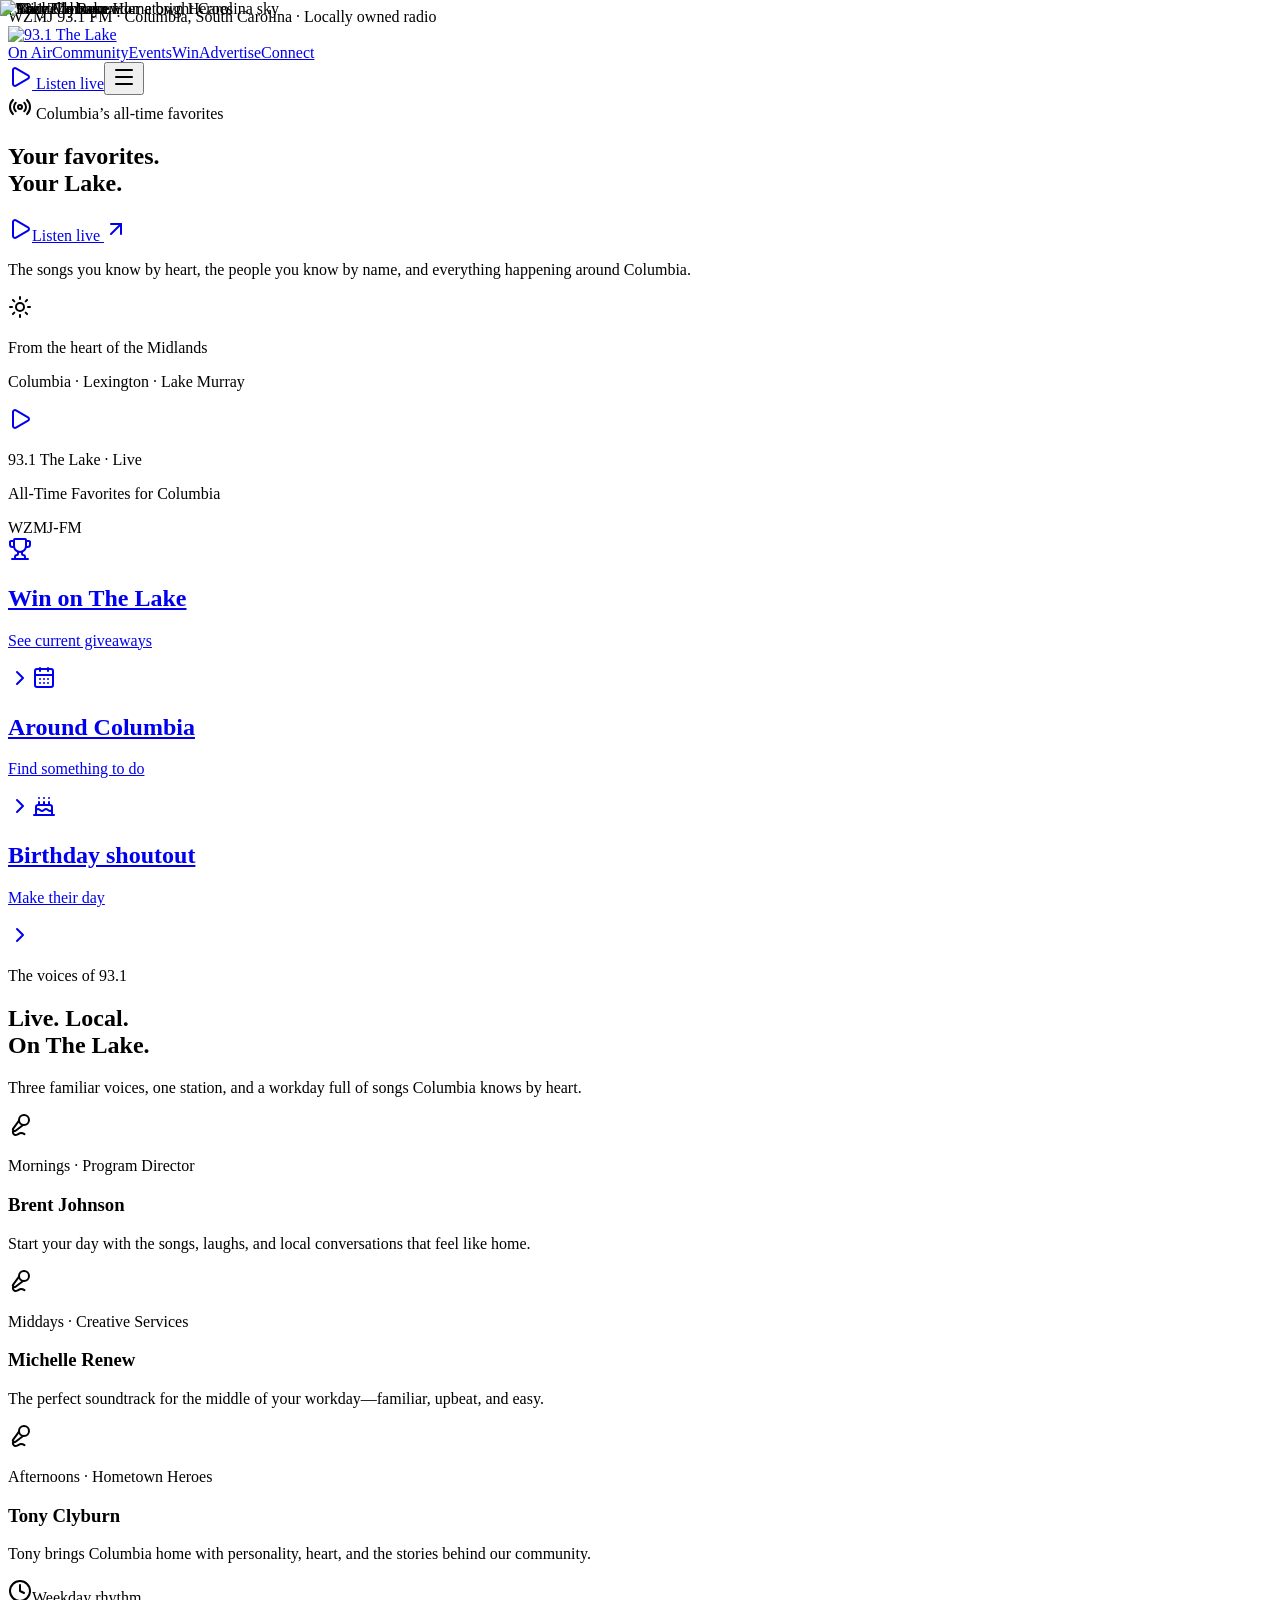
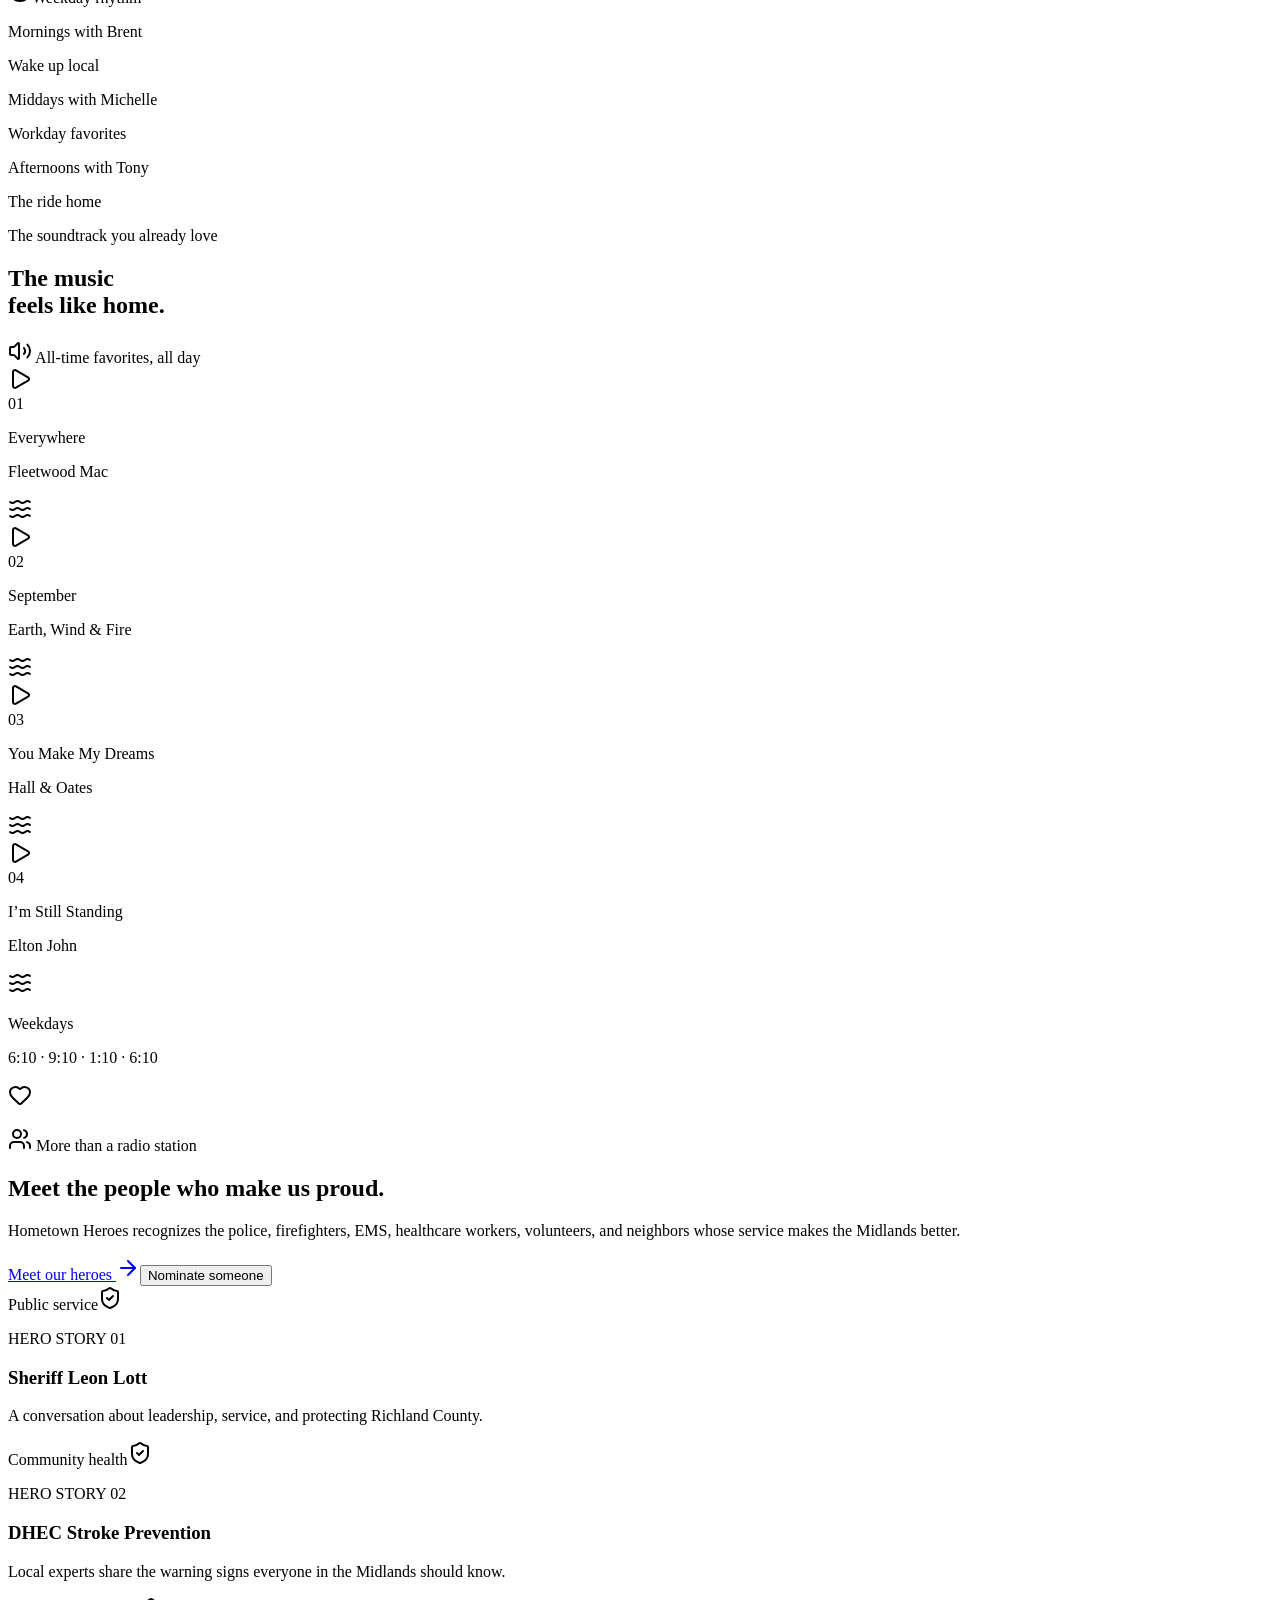
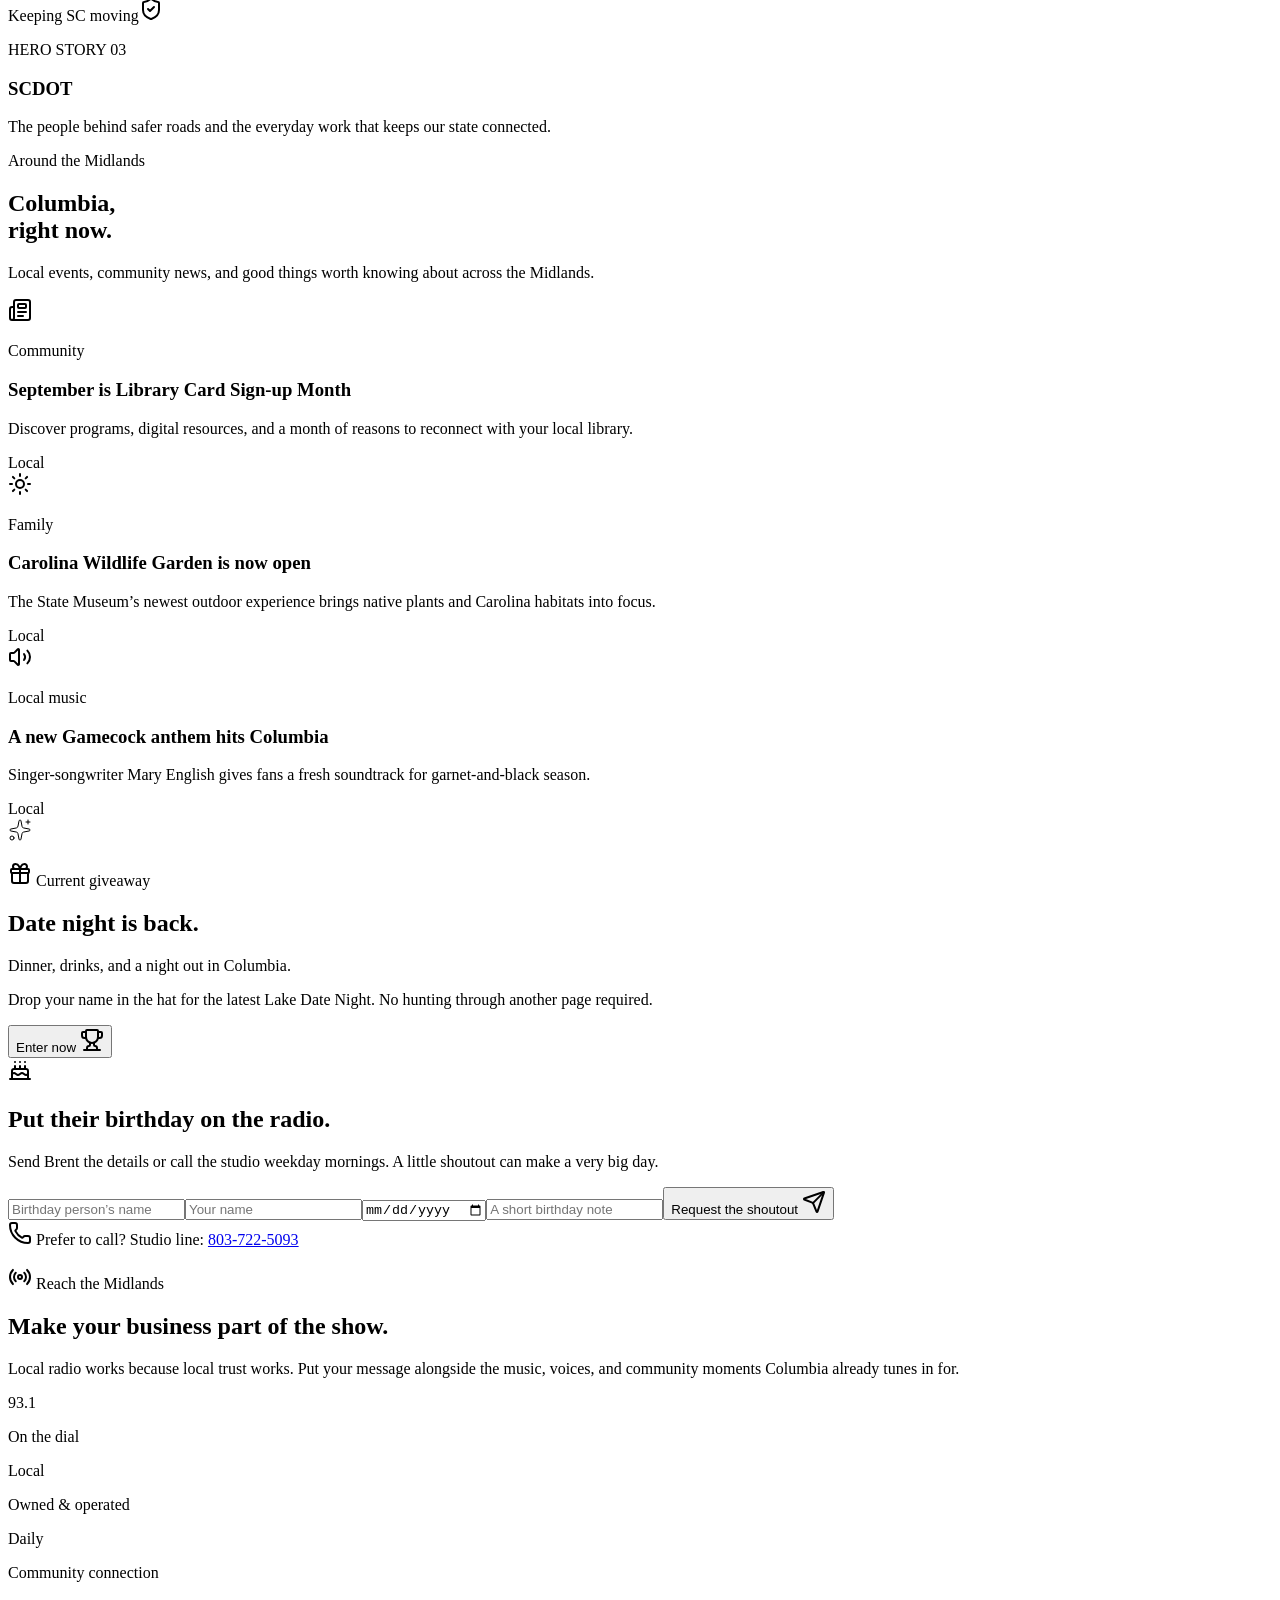
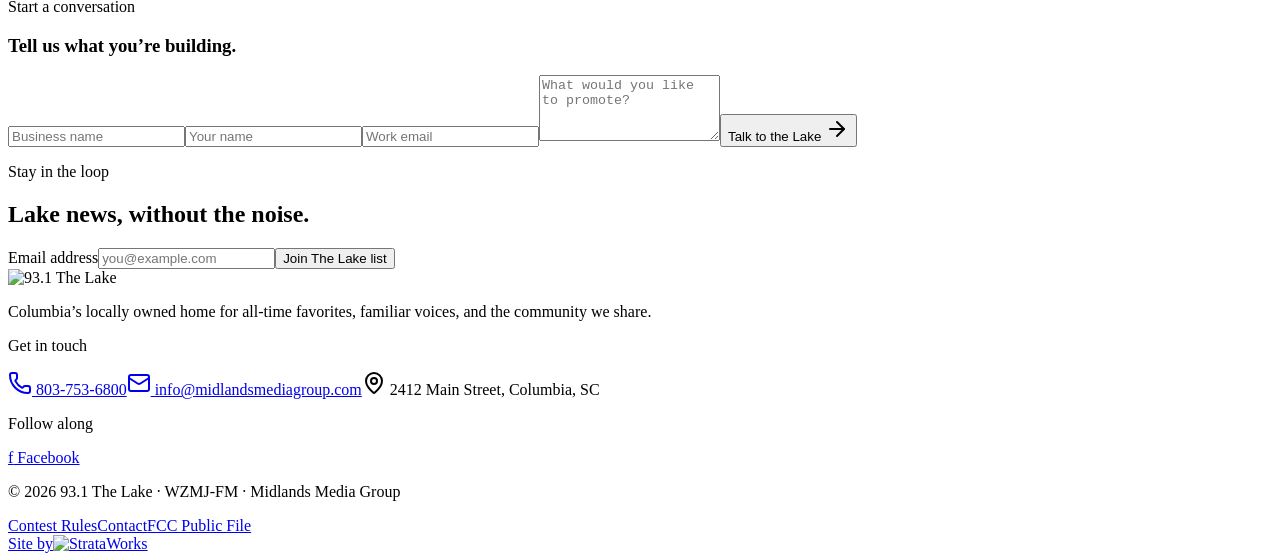
==== commit 69c21262: "Refine visual system around Lake branding" ====
--- a/docs/index.html
+++ b/docs/index.html
@@ -1,4 +1,4 @@
-<!DOCTYPE html><html lang="en"><head><meta charSet="utf-8"/><meta name="viewport" content="width=device-width, initial-scale=1"/><link rel="stylesheet" href="/931-the-lake-website-concept/_next/static/css/index.D5-F0LNv.css" data-rsc-css-href="/931-the-lake-website-concept/_next/static/css/index.D5-F0LNv.css" data-precedence="vite-rsc/importer-resources"/><link rel="modulepreload" fetchPriority="low" href="/931-the-lake-website-concept/_next/static/chunks/index-CG2k9YpF.js"/><script src="/931-the-lake-website-concept/_next/static/chunks/rolldown-runtime-BGMDxOak.js" type="module" async=""></script><script src="/931-the-lake-website-concept/_next/static/chunks/framework-DxOlHx9V.js" type="module" async=""></script><link rel="modulepreload" href="/931-the-lake-website-concept/_next/static/chunks/layout-segment-context-BU236KUn.js" crossorigin=""/><link rel="modulepreload" href="/931-the-lake-website-concept/_next/static/chunks/page-DMvERRmE.js" crossorigin=""/><title>93.1 The Lake | All-Time Favorites for Columbia</title><meta name="description" content="Listen live to 93.1 The Lake — Columbia’s all-time favorites and home for local personalities, community stories, events, and contests."/><meta property="og:title" content="93.1 The Lake | Your Favorites. Your Lake."/><meta property="og:description" content="Columbia’s all-time favorites, local personalities, community stories, events, and contests."/><meta property="og:type" content="website"/><meta property="og:image" content="https://931thelakefm.com/og.png"/><meta property="og:image:width" content="1200"/><meta property="og:image:height" content="630"/><meta property="og:image:alt" content="93.1 The Lake — Your Favorites. Your Lake."/><meta name="twitter:card" content="summary_large_image"/><meta name="twitter:title" content="93.1 The Lake | Your Favorites. Your Lake."/><meta name="twitter:description" content="Columbia’s all-time favorites, local personalities, community stories, events, and contests."/><meta name="twitter:image" content="https://931thelakefm.com/og.png"/><link rel="icon" href="/931-the-lake-website-concept/icon.png?4fd0fbbda6ed1a46" type="image/png" sizes="192x192"/><script>Object.assign(((self[Symbol.for("vinext.navigationRuntime")]??={bootstrap:{routeManifest:null},functions:{}}).bootstrap.rsc??={rsc:[]}),{params:{},nav:{"pathname":"/","searchParams":[]}})</script><link rel="modulepreload" href="/931-the-lake-website-concept/_next/static/chunks/index-CG2k9YpF.js" />
+<!DOCTYPE html><html lang="en"><head><meta charSet="utf-8"/><meta name="viewport" content="width=device-width, initial-scale=1"/><link rel="stylesheet" href="/931-the-lake-website-concept/_next/static/css/index.a3p0zrF-.css" data-rsc-css-href="/931-the-lake-website-concept/_next/static/css/index.a3p0zrF-.css" data-precedence="vite-rsc/importer-resources"/><link rel="modulepreload" fetchPriority="low" href="/931-the-lake-website-concept/_next/static/chunks/index-C-j55uY4.js"/><script src="/931-the-lake-website-concept/_next/static/chunks/rolldown-runtime-BGMDxOak.js" type="module" async=""></script><script src="/931-the-lake-website-concept/_next/static/chunks/framework-DxOlHx9V.js" type="module" async=""></script><link rel="modulepreload" href="/931-the-lake-website-concept/_next/static/chunks/layout-segment-context-Dt96XmYu.js" crossorigin=""/><link rel="modulepreload" href="/931-the-lake-website-concept/_next/static/chunks/page-DSOQDDpf.js" crossorigin=""/><title>93.1 The Lake | All-Time Favorites for Columbia</title><meta name="description" content="Listen live to 93.1 The Lake — Columbia’s all-time favorites and home for local personalities, community stories, events, and contests."/><meta property="og:title" content="93.1 The Lake | Your Favorites. Your Lake."/><meta property="og:description" content="Columbia’s all-time favorites, local personalities, community stories, events, and contests."/><meta property="og:type" content="website"/><meta property="og:image" content="https://931thelakefm.com/og.png"/><meta property="og:image:width" content="1200"/><meta property="og:image:height" content="630"/><meta property="og:image:alt" content="93.1 The Lake — Your Favorites. Your Lake."/><meta name="twitter:card" content="summary_large_image"/><meta name="twitter:title" content="93.1 The Lake | Your Favorites. Your Lake."/><meta name="twitter:description" content="Columbia’s all-time favorites, local personalities, community stories, events, and contests."/><meta name="twitter:image" content="https://931thelakefm.com/og.png"/><link rel="icon" href="/931-the-lake-website-concept/icon.png?4fd0fbbda6ed1a46" type="image/png" sizes="192x192"/><script>Object.assign(((self[Symbol.for("vinext.navigationRuntime")]??={bootstrap:{routeManifest:null},functions:{}}).bootstrap.rsc??={rsc:[]}),{params:{},nav:{"pathname":"/","searchParams":[]}})</script><link rel="modulepreload" href="/931-the-lake-website-concept/_next/static/chunks/index-C-j55uY4.js" />
 <link rel="preload" href="/931-the-lake-website-concept/_next/static/_vinext_fonts/geist-8ac0455e797f/geist-98bbbccb.woff2" as="font" type="font/woff2" crossorigin />
 <link rel="preload" href="/931-the-lake-website-concept/_next/static/_vinext_fonts/geist-mono-00e989178794/geist-mono-013b2f2f.woff2" as="font" type="font/woff2" crossorigin />
 <style data-vinext-fonts>/* cyrillic-ext */
@@ -128,4 +128,4 @@
 
 .__variable_geist_mono_0ms5nnn { --font-geist-mono: 'Geist Mono', 'Geist Mono Fallback'; }
 </style>
-</head><body class="__variable_geist_1mb0exe __variable_geist_mono_0ms5nnn antialiased"><main class="min-h-screen overflow-hidden bg-[#f4f0e7] text-[#082d42]"><header class="relative z-40 border-b border-[#082d42]/10 bg-white"><div class="mx-auto flex h-24 max-w-[1440px] items-center justify-between px-5 sm:px-8 lg:px-12"><a href="#top" aria-label="93.1 The Lake home" class="shrink-0"><img src="/931-the-lake-website-concept/images/logo.png" alt="93.1 The Lake" width="235" height="60" loading="eager" fetchPriority="high" decoding="async" class="h-auto w-[180px] sm:w-[220px]" data-nimg="1"/></a><nav aria-label="Main navigation" class="hidden items-center gap-7 text-sm font-extrabold uppercase tracking-[0.11em] lg:flex"><a href="#shows" class="transition hover:text-[#0d83b2]">On Air</a><a href="#community" class="transition hover:text-[#0d83b2]">Community</a><a href="#events" class="transition hover:text-[#0d83b2]">Events</a><a href="#win" class="transition hover:text-[#0d83b2]">Win</a><a href="#advertise" class="transition hover:text-[#0d83b2]">Advertise</a><a href="#contact" class="transition hover:text-[#0d83b2]">Connect</a></nav><div class="flex items-center gap-3"><a href="https://rdo.to/WZMJ" target="_blank" rel="noreferrer" class="hidden items-center gap-2 rounded-full bg-[#f7ce46] px-5 py-3 text-sm font-black uppercase tracking-[0.1em] transition hover:-translate-y-0.5 hover:shadow-lg sm:flex"><svg xmlns="http://www.w3.org/2000/svg" width="24" height="24" viewBox="0 0 24 24" fill="none" stroke="currentColor" stroke-width="2" stroke-linecap="round" stroke-linejoin="round" class="lucide lucide-play h-4 w-4 fill-current" aria-hidden="true"><path d="M5 5a2 2 0 0 1 3.008-1.728l11.997 6.998a2 2 0 0 1 .003 3.458l-12 7A2 2 0 0 1 5 19z"></path></svg> Listen live</a><button aria-label="Open menu" class="grid h-11 w-11 place-items-center rounded-full border border-[#082d42]/20 lg:hidden"><svg xmlns="http://www.w3.org/2000/svg" width="24" height="24" viewBox="0 0 24 24" fill="none" stroke="currentColor" stroke-width="2" stroke-linecap="round" stroke-linejoin="round" class="lucide lucide-menu" aria-hidden="true"><path d="M4 5h16"></path><path d="M4 12h16"></path><path d="M4 19h16"></path></svg></button></div></div></header><section id="top" class="relative isolate min-h-[760px] overflow-hidden bg-[#0d668a] text-white"><img src="/931-the-lake-website-concept/images/lake-brand.jpg" alt="Lake Murray under a bright Carolina sky" loading="eager" fetchPriority="high" decoding="async" class="object-cover object-[62%_center]" data-nimg="fill" style="position:absolute;inset:0;width:100%;height:100%;object-fit:cover"/><div class="absolute inset-0 bg-[linear-gradient(90deg,rgba(3,29,44,.84)_0%,rgba(3,43,64,.56)_42%,rgba(4,79,105,.08)_76%)]"></div><div class="absolute inset-x-0 bottom-0 h-72 bg-gradient-to-t from-[#082d42]/75 to-transparent"></div><div class="absolute inset-0 opacity-10 [background-image:linear-gradient(rgba(255,255,255,.16)_1px,transparent_1px),linear-gradient(90deg,rgba(255,255,255,.16)_1px,transparent_1px)] [background-size:72px_72px]"></div><div class="relative mx-auto flex min-h-[760px] max-w-[1440px] items-center px-5 pb-28 pt-16 sm:px-8 lg:px-12"><div class="max-w-4xl"><div class="mb-6 flex items-center gap-3 text-xs font-black uppercase tracking-[0.22em] text-[#8de8f2] sm:text-sm"><svg xmlns="http://www.w3.org/2000/svg" width="24" height="24" viewBox="0 0 24 24" fill="none" stroke="currentColor" stroke-width="2" stroke-linecap="round" stroke-linejoin="round" class="lucide lucide-radio h-5 w-5" aria-hidden="true"><path d="M16.247 7.761a6 6 0 0 1 0 8.478"></path><path d="M19.075 4.933a10 10 0 0 1 0 14.134"></path><path d="M4.925 19.067a10 10 0 0 1 0-14.134"></path><path d="M7.753 16.239a6 6 0 0 1 0-8.478"></path><circle cx="12" cy="12" r="2"></circle></svg> Live &amp; local from the Midlands</div><h1 class="max-w-4xl text-[clamp(4rem,8.5vw,8rem)] font-black uppercase leading-[.8] tracking-[-.06em]">Your favorites.<br/><span class="text-[#f7ce46]">Your Lake.</span></h1><div class="mt-9 flex flex-col gap-6 sm:flex-row sm:items-center"><a href="https://rdo.to/WZMJ" target="_blank" rel="noreferrer" class="group inline-flex w-fit items-center gap-4 rounded-full bg-white px-7 py-4 text-base font-black uppercase tracking-[0.12em] text-[#082d42] transition hover:-translate-y-1 hover:shadow-2xl"><span class="grid h-10 w-10 place-items-center rounded-full bg-[#ef5a47] text-white"><svg xmlns="http://www.w3.org/2000/svg" width="24" height="24" viewBox="0 0 24 24" fill="none" stroke="currentColor" stroke-width="2" stroke-linecap="round" stroke-linejoin="round" class="lucide lucide-play h-4 w-4 fill-current" aria-hidden="true"><path d="M5 5a2 2 0 0 1 3.008-1.728l11.997 6.998a2 2 0 0 1 .003 3.458l-12 7A2 2 0 0 1 5 19z"></path></svg></span>Listen live <svg xmlns="http://www.w3.org/2000/svg" width="24" height="24" viewBox="0 0 24 24" fill="none" stroke="currentColor" stroke-width="2" stroke-linecap="round" stroke-linejoin="round" class="lucide lucide-arrow-up-right h-5 w-5 transition group-hover:translate-x-1 group-hover:-translate-y-1" aria-hidden="true"><path d="M7 7h10v10"></path><path d="M7 17 17 7"></path></svg></a><p class="max-w-md text-base leading-relaxed text-white/80 sm:text-lg">The songs you know by heart, the people you know by name, and everything happening around Columbia.</p></div></div></div><div class="absolute bottom-28 right-8 hidden rounded-2xl border border-white/25 bg-white/12 p-5 backdrop-blur-md xl:block"><div class="flex items-center gap-3"><svg xmlns="http://www.w3.org/2000/svg" width="24" height="24" viewBox="0 0 24 24" fill="none" stroke="currentColor" stroke-width="2" stroke-linecap="round" stroke-linejoin="round" class="lucide lucide-sun h-7 w-7 text-[#f7ce46]" aria-hidden="true"><circle cx="12" cy="12" r="4"></circle><path d="M12 2v2"></path><path d="M12 20v2"></path><path d="m4.93 4.93 1.41 1.41"></path><path d="m17.66 17.66 1.41 1.41"></path><path d="M2 12h2"></path><path d="M20 12h2"></path><path d="m6.34 17.66-1.41 1.41"></path><path d="m19.07 4.93-1.41 1.41"></path></svg><div><p class="text-[10px] font-black uppercase tracking-[.2em] text-[#8de8f2]">Made for the Midlands</p><p class="mt-1 font-bold">Columbia · Lexington · Lake Murray</p></div></div></div><div class="absolute inset-x-0 bottom-0 border-t border-white/20 bg-[#082d42]/92 backdrop-blur-md"><div class="mx-auto flex max-w-[1440px] items-center gap-5 px-5 py-4 sm:px-8 lg:px-12"><a href="https://rdo.to/WZMJ" target="_blank" rel="noreferrer" aria-label="Play 93.1 The Lake" class="grid h-12 w-12 shrink-0 place-items-center rounded-full bg-[#f7ce46] text-[#082d42] transition hover:scale-105"><svg xmlns="http://www.w3.org/2000/svg" width="24" height="24" viewBox="0 0 24 24" fill="none" stroke="currentColor" stroke-width="2" stroke-linecap="round" stroke-linejoin="round" class="lucide lucide-play ml-0.5 h-5 w-5 fill-current" aria-hidden="true"><path d="M5 5a2 2 0 0 1 3.008-1.728l11.997 6.998a2 2 0 0 1 .003 3.458l-12 7A2 2 0 0 1 5 19z"></path></svg></a><div class="min-w-0 flex-1"><p class="text-[10px] font-black uppercase tracking-[.2em] text-[#8de8f2]">93.1 The Lake · Live</p><p class="truncate text-base font-bold">All-Time Favorites for Columbia</p></div><div class="hidden items-end gap-1 md:flex" aria-hidden="true"><span class="w-1 rounded-full bg-[#8de8f2]" style="height:18px"></span><span class="w-1 rounded-full bg-[#8de8f2]" style="height:28px"></span><span class="w-1 rounded-full bg-[#8de8f2]" style="height:14px"></span><span class="w-1 rounded-full bg-[#8de8f2]" style="height:34px"></span><span class="w-1 rounded-full bg-[#8de8f2]" style="height:22px"></span><span class="w-1 rounded-full bg-[#8de8f2]" style="height:38px"></span><span class="w-1 rounded-full bg-[#8de8f2]" style="height:19px"></span><span class="w-1 rounded-full bg-[#8de8f2]" style="height:30px"></span><span class="w-1 rounded-full bg-[#8de8f2]" style="height:16px"></span><span class="w-1 rounded-full bg-[#8de8f2]" style="height:25px"></span></div><span class="hidden text-xs font-bold uppercase tracking-[.18em] text-white/55 sm:block">WZMJ-FM</span></div></div></section><section class="bg-[#f7ce46]"><div class="mx-auto grid max-w-[1440px] divide-y divide-[#082d42]/20 px-5 sm:grid-cols-3 sm:divide-x sm:divide-y-0 sm:px-8 lg:px-12"><a href="#win" class="group flex items-center gap-4 py-6 sm:px-6 first:pl-0 last:pr-0"><svg xmlns="http://www.w3.org/2000/svg" width="24" height="24" viewBox="0 0 24 24" fill="none" stroke="currentColor" stroke-width="2" stroke-linecap="round" stroke-linejoin="round" class="lucide lucide-trophy h-7 w-7 shrink-0" aria-hidden="true"><path d="M10 14.66V17a1 1 0 0 1-1 1 2 2 0 0 0-2 2v2"></path><path d="M14 14.66V17a1 1 0 0 0 1 1 2 2 0 0 1 2 2v2"></path><path d="M17.916 10H19.5A2.5 2.5 0 0 0 22 7.5V5a1 1 0 0 0-1-1h-3"></path><path d="M4 22h16"></path><path d="M6 9a6 6 0 0 0 12 0V3a1 1 0 0 0-1-1H7a1 1 0 0 0-1 1z"></path><path d="M6.084 10H4.5A2.5 2.5 0 0 1 2 7.5V5a1 1 0 0 1 1-1h3"></path></svg><div class="flex-1"><h2 class="font-black uppercase tracking-[.04em]">Win on The Lake</h2><p class="text-sm text-[#082d42]/65">See current giveaways</p></div><svg xmlns="http://www.w3.org/2000/svg" width="24" height="24" viewBox="0 0 24 24" fill="none" stroke="currentColor" stroke-width="2" stroke-linecap="round" stroke-linejoin="round" class="lucide lucide-chevron-right h-5 w-5 transition group-hover:translate-x-1" aria-hidden="true"><path d="m9 18 6-6-6-6"></path></svg></a><a href="#events" class="group flex items-center gap-4 py-6 sm:px-6 first:pl-0 last:pr-0"><svg xmlns="http://www.w3.org/2000/svg" width="24" height="24" viewBox="0 0 24 24" fill="none" stroke="currentColor" stroke-width="2" stroke-linecap="round" stroke-linejoin="round" class="lucide lucide-calendar-days h-7 w-7 shrink-0" aria-hidden="true"><path d="M8 2v3"></path><path d="M16 2v3"></path><rect x="3" y="3" width="18" height="18" rx="2"></rect><path d="M3 9h18"></path><path d="M8 13h.01"></path><path d="M12 13h.01"></path><path d="M16 13h.01"></path><path d="M8 17h.01"></path><path d="M12 17h.01"></path><path d="M16 17h.01"></path></svg><div class="flex-1"><h2 class="font-black uppercase tracking-[.04em]">Around Columbia</h2><p class="text-sm text-[#082d42]/65">Find something to do</p></div><svg xmlns="http://www.w3.org/2000/svg" width="24" height="24" viewBox="0 0 24 24" fill="none" stroke="currentColor" stroke-width="2" stroke-linecap="round" stroke-linejoin="round" class="lucide lucide-chevron-right h-5 w-5 transition group-hover:translate-x-1" aria-hidden="true"><path d="m9 18 6-6-6-6"></path></svg></a><a href="#birthday" class="group flex items-center gap-4 py-6 sm:px-6 first:pl-0 last:pr-0"><svg xmlns="http://www.w3.org/2000/svg" width="24" height="24" viewBox="0 0 24 24" fill="none" stroke="currentColor" stroke-width="2" stroke-linecap="round" stroke-linejoin="round" class="lucide lucide-cake h-7 w-7 shrink-0" aria-hidden="true"><path d="M20 21v-8a2 2 0 0 0-2-2H6a2 2 0 0 0-2 2v8"></path><path d="M4 16s.5-1 2-1 2.5 2 4 2 2.5-2 4-2 2.5 2 4 2 2-1 2-1"></path><path d="M2 21h20"></path><path d="M7 8v3"></path><path d="M12 8v3"></path><path d="M17 8v3"></path><path d="M7 4h.01"></path><path d="M12 4h.01"></path><path d="M17 4h.01"></path></svg><div class="flex-1"><h2 class="font-black uppercase tracking-[.04em]">Birthday shoutout</h2><p class="text-sm text-[#082d42]/65">Make their day</p></div><svg xmlns="http://www.w3.org/2000/svg" width="24" height="24" viewBox="0 0 24 24" fill="none" stroke="currentColor" stroke-width="2" stroke-linecap="round" stroke-linejoin="round" class="lucide lucide-chevron-right h-5 w-5 transition group-hover:translate-x-1" aria-hidden="true"><path d="m9 18 6-6-6-6"></path></svg></a></div></section><section id="shows" class="px-5 py-24 sm:px-8 lg:px-12 lg:py-32"><div class="mx-auto max-w-[1440px]"><div class="mb-12 flex flex-col justify-between gap-6 md:flex-row md:items-end"><div><p class="mb-3 text-xs font-black uppercase tracking-[.22em] text-[#0d83b2]">Meet your on-air neighbors</p><h2 class="text-5xl font-black uppercase leading-[.85] tracking-[-.055em] sm:text-7xl">Good company.<br/>All day long.</h2></div><p class="max-w-md text-lg leading-relaxed text-[#436272]">Real people. Real Columbia. And a music mix built for wherever your day takes you.</p></div><div class="grid gap-5 lg:grid-cols-3"><article class="group relative overflow-hidden rounded-[2rem] bg-white shadow-[0_20px_70px_rgba(8,45,66,.08)]"><div class="relative aspect-[4/3] overflow-hidden"><img src="/931-the-lake-website-concept/images/brent.jpg" alt="Brent Johnson" loading="lazy" decoding="async" class="object-cover transition duration-700 group-hover:scale-105 object-center" data-nimg="fill" style="position:absolute;inset:0;width:100%;height:100%;object-fit:cover"/><div class="absolute left-5 top-5 grid h-12 w-12 place-items-center rounded-full bg-[#f7ce46]"><svg xmlns="http://www.w3.org/2000/svg" width="24" height="24" viewBox="0 0 24 24" fill="none" stroke="currentColor" stroke-width="2" stroke-linecap="round" stroke-linejoin="round" class="lucide lucide-mic-vocal h-5 w-5" aria-hidden="true"><path d="m11 7.601-5.994 8.19a1 1 0 0 0 .1 1.298l.817.818a1 1 0 0 0 1.314.087L15.09 12"></path><path d="M16.5 21.174C15.5 20.5 14.372 20 13 20c-2.058 0-3.928 2.356-6 2-2.072-.356-2.775-3.369-1.5-4.5"></path><circle cx="16" cy="7" r="5"></circle></svg></div></div><div class="p-7"><p class="text-[11px] font-black uppercase tracking-[.16em] text-[#0d83b2]">Mornings · Program Director</p><h3 class="mt-2 text-3xl font-black uppercase tracking-[-.035em]">Brent Johnson</h3><p class="mt-4 leading-relaxed text-[#436272]">Start your day with the songs, laughs, and local conversations that feel like home.</p></div></article><article class="group relative overflow-hidden rounded-[2rem] bg-white shadow-[0_20px_70px_rgba(8,45,66,.08)]"><div class="relative aspect-[4/3] overflow-hidden"><img src="/931-the-lake-website-concept/images/michelle.jpg" alt="Michelle Renew" loading="lazy" decoding="async" class="object-cover transition duration-700 group-hover:scale-105 object-[center_32%]" data-nimg="fill" style="position:absolute;inset:0;width:100%;height:100%;object-fit:cover"/><div class="absolute left-5 top-5 grid h-12 w-12 place-items-center rounded-full bg-[#8de8f2]"><svg xmlns="http://www.w3.org/2000/svg" width="24" height="24" viewBox="0 0 24 24" fill="none" stroke="currentColor" stroke-width="2" stroke-linecap="round" stroke-linejoin="round" class="lucide lucide-mic-vocal h-5 w-5" aria-hidden="true"><path d="m11 7.601-5.994 8.19a1 1 0 0 0 .1 1.298l.817.818a1 1 0 0 0 1.314.087L15.09 12"></path><path d="M16.5 21.174C15.5 20.5 14.372 20 13 20c-2.058 0-3.928 2.356-6 2-2.072-.356-2.775-3.369-1.5-4.5"></path><circle cx="16" cy="7" r="5"></circle></svg></div></div><div class="p-7"><p class="text-[11px] font-black uppercase tracking-[.16em] text-[#0d83b2]">Middays · Creative Services</p><h3 class="mt-2 text-3xl font-black uppercase tracking-[-.035em]">Michelle Renew</h3><p class="mt-4 leading-relaxed text-[#436272]">The perfect soundtrack for the middle of your workday—familiar, upbeat, and easy.</p></div></article><article class="group relative overflow-hidden rounded-[2rem] bg-white shadow-[0_20px_70px_rgba(8,45,66,.08)]"><div class="relative aspect-[4/3] overflow-hidden"><img src="/931-the-lake-website-concept/images/tony.jpg" alt="Tony Clyburn" loading="lazy" decoding="async" class="object-cover transition duration-700 group-hover:scale-105 object-center" data-nimg="fill" style="position:absolute;inset:0;width:100%;height:100%;object-fit:cover"/><div class="absolute left-5 top-5 grid h-12 w-12 place-items-center rounded-full bg-[#ef5a47]"><svg xmlns="http://www.w3.org/2000/svg" width="24" height="24" viewBox="0 0 24 24" fill="none" stroke="currentColor" stroke-width="2" stroke-linecap="round" stroke-linejoin="round" class="lucide lucide-mic-vocal h-5 w-5" aria-hidden="true"><path d="m11 7.601-5.994 8.19a1 1 0 0 0 .1 1.298l.817.818a1 1 0 0 0 1.314.087L15.09 12"></path><path d="M16.5 21.174C15.5 20.5 14.372 20 13 20c-2.058 0-3.928 2.356-6 2-2.072-.356-2.775-3.369-1.5-4.5"></path><circle cx="16" cy="7" r="5"></circle></svg></div></div><div class="p-7"><p class="text-[11px] font-black uppercase tracking-[.16em] text-[#0d83b2]">Afternoons · Hometown Heroes</p><h3 class="mt-2 text-3xl font-black uppercase tracking-[-.035em]">Tony Clyburn</h3><p class="mt-4 leading-relaxed text-[#436272]">Tony brings Columbia home with personality, heart, and the stories behind our community.</p></div></article></div><div class="mt-5 grid overflow-hidden rounded-2xl border border-[#082d42]/10 bg-[#dce8e7] sm:grid-cols-[auto_1fr_1fr_1fr]"><div class="flex items-center gap-3 border-b border-[#082d42]/10 p-5 sm:border-b-0 sm:border-r"><svg xmlns="http://www.w3.org/2000/svg" width="24" height="24" viewBox="0 0 24 24" fill="none" stroke="currentColor" stroke-width="2" stroke-linecap="round" stroke-linejoin="round" class="lucide lucide-clock h-5 w-5 text-[#0d83b2]" aria-hidden="true"><circle cx="12" cy="12" r="10"></circle><path d="M12 6v6l4 2"></path></svg><span class="text-xs font-black uppercase tracking-[.15em]">Weekday rhythm</span></div><div class="p-5 sm:text-center"><p class="font-black">Mornings with Brent</p><p class="text-sm text-[#436272]">Wake up local</p></div><div class="border-y border-[#082d42]/10 p-5 sm:border-x sm:border-y-0 sm:text-center"><p class="font-black">Middays with Michelle</p><p class="text-sm text-[#436272]">Workday favorites</p></div><div class="p-5 sm:text-center"><p class="font-black">Afternoons with Tony</p><p class="text-sm text-[#436272]">The ride home</p></div></div></div></section><section class="bg-[#082d42] px-5 py-24 text-white sm:px-8 lg:px-12 lg:py-32"><div class="mx-auto max-w-[1440px]"><div class="grid gap-12 lg:grid-cols-[.8fr_1.2fr] lg:items-end"><div><p class="mb-4 text-xs font-black uppercase tracking-[.22em] text-[#8de8f2]">The soundtrack you already love</p><h2 class="text-5xl font-black uppercase leading-[.85] tracking-[-.055em] sm:text-7xl">Press play.<br/>Feel good.</h2><div class="mt-8 inline-flex items-center gap-2 rounded-full border border-[#f7ce46]/50 px-4 py-2 font-black uppercase tracking-[.1em] text-[#f7ce46]"><svg xmlns="http://www.w3.org/2000/svg" width="24" height="24" viewBox="0 0 24 24" fill="none" stroke="currentColor" stroke-width="2" stroke-linecap="round" stroke-linejoin="round" class="lucide lucide-volume2 lucide-volume-2 h-4 w-4" aria-hidden="true"><path d="M11 4.702a.705.705 0 0 0-1.203-.498L6.413 7.587A1.4 1.4 0 0 1 5.416 8H3a1 1 0 0 0-1 1v6a1 1 0 0 0 1 1h2.416a1.4 1.4 0 0 1 .997.413l3.383 3.384A.705.705 0 0 0 11 19.298z"></path><path d="M16 9a5 5 0 0 1 0 6"></path><path d="M19.364 18.364a9 9 0 0 0 0-12.728"></path></svg> Familiar favorites, all day</div></div><div class="grid gap-3"><div class="group flex items-center gap-5 rounded-2xl border border-white/10 bg-white/[.06] p-4 transition hover:bg-white/[.11] sm:p-5"><div class="grid h-12 w-12 shrink-0 place-items-center rounded-full bg-[#f7ce46] text-[#082d42]"><svg xmlns="http://www.w3.org/2000/svg" width="24" height="24" viewBox="0 0 24 24" fill="none" stroke="currentColor" stroke-width="2" stroke-linecap="round" stroke-linejoin="round" class="lucide lucide-play h-4 w-4 fill-current" aria-hidden="true"><path d="M5 5a2 2 0 0 1 3.008-1.728l11.997 6.998a2 2 0 0 1 .003 3.458l-12 7A2 2 0 0 1 5 19z"></path></svg></div><span class="w-6 text-sm font-bold text-white/35">0<!-- -->1</span><div class="min-w-0 flex-1"><p class="truncate text-lg font-black">Everywhere</p><p class="text-sm text-white/55">Fleetwood Mac</p></div><svg xmlns="http://www.w3.org/2000/svg" width="24" height="24" viewBox="0 0 24 24" fill="none" stroke="currentColor" stroke-width="2" stroke-linecap="round" stroke-linejoin="round" class="lucide lucide-waves-horizontal hidden h-6 w-6 text-[#8de8f2] sm:block" aria-hidden="true"><path d="M2 12q2.5 2 5 0t5 0 5 0 5 0"></path><path d="M2 19q2.5 2 5 0t5 0 5 0 5 0"></path><path d="M2 5q2.5 2 5 0t5 0 5 0 5 0"></path></svg></div><div class="group flex items-center gap-5 rounded-2xl border border-white/10 bg-white/[.06] p-4 transition hover:bg-white/[.11] sm:p-5"><div class="grid h-12 w-12 shrink-0 place-items-center rounded-full bg-[#ef5a47] text-[#082d42]"><svg xmlns="http://www.w3.org/2000/svg" width="24" height="24" viewBox="0 0 24 24" fill="none" stroke="currentColor" stroke-width="2" stroke-linecap="round" stroke-linejoin="round" class="lucide lucide-play h-4 w-4 fill-current" aria-hidden="true"><path d="M5 5a2 2 0 0 1 3.008-1.728l11.997 6.998a2 2 0 0 1 .003 3.458l-12 7A2 2 0 0 1 5 19z"></path></svg></div><span class="w-6 text-sm font-bold text-white/35">0<!-- -->2</span><div class="min-w-0 flex-1"><p class="truncate text-lg font-black">September</p><p class="text-sm text-white/55">Earth, Wind &amp; Fire</p></div><svg xmlns="http://www.w3.org/2000/svg" width="24" height="24" viewBox="0 0 24 24" fill="none" stroke="currentColor" stroke-width="2" stroke-linecap="round" stroke-linejoin="round" class="lucide lucide-waves-horizontal hidden h-6 w-6 text-[#8de8f2] sm:block" aria-hidden="true"><path d="M2 12q2.5 2 5 0t5 0 5 0 5 0"></path><path d="M2 19q2.5 2 5 0t5 0 5 0 5 0"></path><path d="M2 5q2.5 2 5 0t5 0 5 0 5 0"></path></svg></div><div class="group flex items-center gap-5 rounded-2xl border border-white/10 bg-white/[.06] p-4 transition hover:bg-white/[.11] sm:p-5"><div class="grid h-12 w-12 shrink-0 place-items-center rounded-full bg-[#8de8f2] text-[#082d42]"><svg xmlns="http://www.w3.org/2000/svg" width="24" height="24" viewBox="0 0 24 24" fill="none" stroke="currentColor" stroke-width="2" stroke-linecap="round" stroke-linejoin="round" class="lucide lucide-play h-4 w-4 fill-current" aria-hidden="true"><path d="M5 5a2 2 0 0 1 3.008-1.728l11.997 6.998a2 2 0 0 1 .003 3.458l-12 7A2 2 0 0 1 5 19z"></path></svg></div><span class="w-6 text-sm font-bold text-white/35">0<!-- -->3</span><div class="min-w-0 flex-1"><p class="truncate text-lg font-black">You Make My Dreams</p><p class="text-sm text-white/55">Hall &amp; Oates</p></div><svg xmlns="http://www.w3.org/2000/svg" width="24" height="24" viewBox="0 0 24 24" fill="none" stroke="currentColor" stroke-width="2" stroke-linecap="round" stroke-linejoin="round" class="lucide lucide-waves-horizontal hidden h-6 w-6 text-[#8de8f2] sm:block" aria-hidden="true"><path d="M2 12q2.5 2 5 0t5 0 5 0 5 0"></path><path d="M2 19q2.5 2 5 0t5 0 5 0 5 0"></path><path d="M2 5q2.5 2 5 0t5 0 5 0 5 0"></path></svg></div><div class="group flex items-center gap-5 rounded-2xl border border-white/10 bg-white/[.06] p-4 transition hover:bg-white/[.11] sm:p-5"><div class="grid h-12 w-12 shrink-0 place-items-center rounded-full bg-[#d8b7ff] text-[#082d42]"><svg xmlns="http://www.w3.org/2000/svg" width="24" height="24" viewBox="0 0 24 24" fill="none" stroke="currentColor" stroke-width="2" stroke-linecap="round" stroke-linejoin="round" class="lucide lucide-play h-4 w-4 fill-current" aria-hidden="true"><path d="M5 5a2 2 0 0 1 3.008-1.728l11.997 6.998a2 2 0 0 1 .003 3.458l-12 7A2 2 0 0 1 5 19z"></path></svg></div><span class="w-6 text-sm font-bold text-white/35">0<!-- -->4</span><div class="min-w-0 flex-1"><p class="truncate text-lg font-black">I’m Still Standing</p><p class="text-sm text-white/55">Elton John</p></div><svg xmlns="http://www.w3.org/2000/svg" width="24" height="24" viewBox="0 0 24 24" fill="none" stroke="currentColor" stroke-width="2" stroke-linecap="round" stroke-linejoin="round" class="lucide lucide-waves-horizontal hidden h-6 w-6 text-[#8de8f2] sm:block" aria-hidden="true"><path d="M2 12q2.5 2 5 0t5 0 5 0 5 0"></path><path d="M2 19q2.5 2 5 0t5 0 5 0 5 0"></path><path d="M2 5q2.5 2 5 0t5 0 5 0 5 0"></path></svg></div></div></div></div></section><section id="community" class="relative overflow-hidden bg-[#0d83b2] px-5 py-24 text-white sm:px-8 lg:px-12 lg:py-32"><div class="absolute -right-32 -top-32 h-96 w-96 rounded-full border-[70px] border-white/10"></div><div class="relative mx-auto grid max-w-[1440px] gap-12 lg:grid-cols-[1.1fr_.9fr] lg:items-center"><div class="relative min-h-[430px] overflow-hidden rounded-[2rem]"><img src="/931-the-lake-website-concept/images/hometown-heroes.jpg" alt="93.1 The Lake Hometown Heroes" loading="lazy" decoding="async" class="object-cover" data-nimg="fill" style="position:absolute;inset:0;width:100%;height:100%;object-fit:cover"/><div class="absolute inset-0 bg-gradient-to-t from-[#082d42]/85 via-transparent to-transparent"></div><div class="absolute bottom-6 left-6 right-6 flex items-end justify-between"><div><p class="text-xs font-black uppercase tracking-[.18em] text-[#f7ce46]">Weekdays</p><p class="mt-1 text-2xl font-black">6:10 · 9:10 · 1:10 · 6:10</p></div><svg xmlns="http://www.w3.org/2000/svg" width="24" height="24" viewBox="0 0 24 24" fill="none" stroke="currentColor" stroke-width="2" stroke-linecap="round" stroke-linejoin="round" class="lucide lucide-heart h-9 w-9 fill-[#ef5a47] text-[#ef5a47]" aria-hidden="true"><path d="M2 9.5a5.5 5.5 0 0 1 9.591-3.676.56.56 0 0 0 .818 0A5.49 5.49 0 0 1 22 9.5c0 2.29-1.5 4-3 5.5l-5.492 5.313a2 2 0 0 1-3 .019L5 15c-1.5-1.5-3-3.2-3-5.5"></path></svg></div></div><div><p class="mb-4 flex items-center gap-2 text-xs font-black uppercase tracking-[.22em] text-[#8de8f2]"><svg xmlns="http://www.w3.org/2000/svg" width="24" height="24" viewBox="0 0 24 24" fill="none" stroke="currentColor" stroke-width="2" stroke-linecap="round" stroke-linejoin="round" class="lucide lucide-users h-5 w-5" aria-hidden="true"><path d="M16 21v-2a4 4 0 0 0-4-4H6a4 4 0 0 0-4 4v2"></path><path d="M16 3.128a4 4 0 0 1 0 7.744"></path><path d="M22 21v-2a4 4 0 0 0-3-3.87"></path><circle cx="9" cy="7" r="4"></circle></svg> More than a radio station</p><h2 class="text-5xl font-black uppercase leading-[.85] tracking-[-.055em] sm:text-7xl">Meet the people who make us proud.</h2><p class="mt-7 max-w-xl text-lg leading-relaxed text-white/75">Hometown Heroes recognizes the police, firefighters, EMS, healthcare workers, volunteers, and neighbors whose service makes the Midlands better.</p><div class="mt-8 flex flex-wrap gap-3"><a href="#hero-stories" class="inline-flex items-center gap-3 rounded-full bg-[#f7ce46] px-6 py-4 font-black uppercase tracking-[.1em] text-[#082d42]">Meet our heroes <svg xmlns="http://www.w3.org/2000/svg" width="24" height="24" viewBox="0 0 24 24" fill="none" stroke="currentColor" stroke-width="2" stroke-linecap="round" stroke-linejoin="round" class="lucide lucide-arrow-right h-5 w-5" aria-hidden="true"><path d="M5 12h14"></path><path d="m12 5 7 7-7 7"></path></svg></a><button class="inline-flex items-center gap-3 rounded-full border border-white/40 px-6 py-4 font-black uppercase tracking-[.1em]">Nominate someone</button></div></div></div><div id="hero-stories" class="relative mx-auto mt-14 grid max-w-[1440px] gap-4 md:grid-cols-3"><article class="rounded-2xl border border-white/20 bg-white/10 p-6 backdrop-blur-sm"><div class="flex items-center justify-between"><span class="text-[10px] font-black uppercase tracking-[.18em] text-[#f7ce46]">Public service</span><span class="grid h-9 w-9 place-items-center rounded-full bg-white/15"><svg xmlns="http://www.w3.org/2000/svg" width="24" height="24" viewBox="0 0 24 24" fill="none" stroke="currentColor" stroke-width="2" stroke-linecap="round" stroke-linejoin="round" class="lucide lucide-shield-check h-4 w-4" aria-hidden="true"><path d="M20 13c0 5-3.5 7.5-7.66 8.95a1 1 0 0 1-.67-.01C7.5 20.5 4 18 4 13V6a1 1 0 0 1 1-1c2 0 4.5-1.2 6.24-2.72a1.17 1.17 0 0 1 1.52 0C14.51 3.81 17 5 19 5a1 1 0 0 1 1 1z"></path><path d="m9 12 2 2 4-4"></path></svg></span></div><p class="mt-8 text-xs font-bold text-white/45">HERO STORY 0<!-- -->1</p><h3 class="mt-2 text-2xl font-black uppercase">Sheriff Leon Lott</h3><p class="mt-3 leading-relaxed text-white/65">A conversation about leadership, service, and protecting Richland County.</p></article><article class="rounded-2xl border border-white/20 bg-white/10 p-6 backdrop-blur-sm"><div class="flex items-center justify-between"><span class="text-[10px] font-black uppercase tracking-[.18em] text-[#f7ce46]">Community health</span><span class="grid h-9 w-9 place-items-center rounded-full bg-white/15"><svg xmlns="http://www.w3.org/2000/svg" width="24" height="24" viewBox="0 0 24 24" fill="none" stroke="currentColor" stroke-width="2" stroke-linecap="round" stroke-linejoin="round" class="lucide lucide-shield-check h-4 w-4" aria-hidden="true"><path d="M20 13c0 5-3.5 7.5-7.66 8.95a1 1 0 0 1-.67-.01C7.5 20.5 4 18 4 13V6a1 1 0 0 1 1-1c2 0 4.5-1.2 6.24-2.72a1.17 1.17 0 0 1 1.52 0C14.51 3.81 17 5 19 5a1 1 0 0 1 1 1z"></path><path d="m9 12 2 2 4-4"></path></svg></span></div><p class="mt-8 text-xs font-bold text-white/45">HERO STORY 0<!-- -->2</p><h3 class="mt-2 text-2xl font-black uppercase">DHEC Stroke Prevention</h3><p class="mt-3 leading-relaxed text-white/65">Local experts share the warning signs everyone in the Midlands should know.</p></article><article class="rounded-2xl border border-white/20 bg-white/10 p-6 backdrop-blur-sm"><div class="flex items-center justify-between"><span class="text-[10px] font-black uppercase tracking-[.18em] text-[#f7ce46]">Keeping SC moving</span><span class="grid h-9 w-9 place-items-center rounded-full bg-white/15"><svg xmlns="http://www.w3.org/2000/svg" width="24" height="24" viewBox="0 0 24 24" fill="none" stroke="currentColor" stroke-width="2" stroke-linecap="round" stroke-linejoin="round" class="lucide lucide-shield-check h-4 w-4" aria-hidden="true"><path d="M20 13c0 5-3.5 7.5-7.66 8.95a1 1 0 0 1-.67-.01C7.5 20.5 4 18 4 13V6a1 1 0 0 1 1-1c2 0 4.5-1.2 6.24-2.72a1.17 1.17 0 0 1 1.52 0C14.51 3.81 17 5 19 5a1 1 0 0 1 1 1z"></path><path d="m9 12 2 2 4-4"></path></svg></span></div><p class="mt-8 text-xs font-bold text-white/45">HERO STORY 0<!-- -->3</p><h3 class="mt-2 text-2xl font-black uppercase">SCDOT</h3><p class="mt-3 leading-relaxed text-white/65">The people behind safer roads and the everyday work that keeps our state connected.</p></article></div></section><section id="events" class="px-5 py-24 sm:px-8 lg:px-12 lg:py-32"><div class="mx-auto max-w-[1440px]"><div class="mb-12 flex flex-col justify-between gap-5 md:flex-row md:items-end"><div><p class="text-xs font-black uppercase tracking-[.2em] text-[#0d83b2]">Around the Midlands</p><h2 class="mt-3 text-5xl font-black uppercase leading-[.86] tracking-[-.055em] sm:text-7xl">There’s always<br/>something happening.</h2></div><p class="max-w-md text-lg leading-relaxed text-[#436272]">A useful local hub—not another link farm. Here’s what Columbia is talking about right now.</p></div><div class="grid gap-5 lg:grid-cols-[1.15fr_.85fr]"><div class="grid gap-4 rounded-[2rem] bg-[#f7ce46] p-6 sm:p-9"><article class="grid gap-4 rounded-2xl bg-white/65 p-5 sm:grid-cols-[auto_1fr_auto] sm:items-center"><span class="grid h-12 w-12 place-items-center rounded-full bg-[#082d42] text-white"><svg xmlns="http://www.w3.org/2000/svg" width="24" height="24" viewBox="0 0 24 24" fill="none" stroke="currentColor" stroke-width="2" stroke-linecap="round" stroke-linejoin="round" class="lucide lucide-newspaper h-5 w-5" aria-hidden="true"><path d="M15 18h-5"></path><path d="M18 14h-8"></path><path d="M4 22h16a2 2 0 0 0 2-2V4a2 2 0 0 0-2-2H8a2 2 0 0 0-2 2v16a2 2 0 0 1-4 0v-9a2 2 0 0 1 2-2h2"></path><rect width="8" height="4" x="10" y="6" rx="1"></rect></svg></span><div><p class="text-[10px] font-black uppercase tracking-[.18em] text-[#0d668a]">Community</p><h3 class="mt-1 text-xl font-black">September is Library Card Sign-up Month</h3><p class="mt-2 text-sm leading-relaxed text-[#436272]">Discover programs, digital resources, and a month of reasons to reconnect with your local library.</p></div><span class="hidden text-xs font-black uppercase tracking-[.12em] text-[#082d42]/35 sm:block">Local</span></article><article class="grid gap-4 rounded-2xl bg-white/65 p-5 sm:grid-cols-[auto_1fr_auto] sm:items-center"><span class="grid h-12 w-12 place-items-center rounded-full bg-[#082d42] text-white"><svg xmlns="http://www.w3.org/2000/svg" width="24" height="24" viewBox="0 0 24 24" fill="none" stroke="currentColor" stroke-width="2" stroke-linecap="round" stroke-linejoin="round" class="lucide lucide-sun h-5 w-5" aria-hidden="true"><circle cx="12" cy="12" r="4"></circle><path d="M12 2v2"></path><path d="M12 20v2"></path><path d="m4.93 4.93 1.41 1.41"></path><path d="m17.66 17.66 1.41 1.41"></path><path d="M2 12h2"></path><path d="M20 12h2"></path><path d="m6.34 17.66-1.41 1.41"></path><path d="m19.07 4.93-1.41 1.41"></path></svg></span><div><p class="text-[10px] font-black uppercase tracking-[.18em] text-[#0d668a]">Family</p><h3 class="mt-1 text-xl font-black">Carolina Wildlife Garden is now open</h3><p class="mt-2 text-sm leading-relaxed text-[#436272]">The State Museum’s newest outdoor experience brings native plants and Carolina habitats into focus.</p></div><span class="hidden text-xs font-black uppercase tracking-[.12em] text-[#082d42]/35 sm:block">Local</span></article><article class="grid gap-4 rounded-2xl bg-white/65 p-5 sm:grid-cols-[auto_1fr_auto] sm:items-center"><span class="grid h-12 w-12 place-items-center rounded-full bg-[#082d42] text-white"><svg xmlns="http://www.w3.org/2000/svg" width="24" height="24" viewBox="0 0 24 24" fill="none" stroke="currentColor" stroke-width="2" stroke-linecap="round" stroke-linejoin="round" class="lucide lucide-volume2 lucide-volume-2 h-5 w-5" aria-hidden="true"><path d="M11 4.702a.705.705 0 0 0-1.203-.498L6.413 7.587A1.4 1.4 0 0 1 5.416 8H3a1 1 0 0 0-1 1v6a1 1 0 0 0 1 1h2.416a1.4 1.4 0 0 1 .997.413l3.383 3.384A.705.705 0 0 0 11 19.298z"></path><path d="M16 9a5 5 0 0 1 0 6"></path><path d="M19.364 18.364a9 9 0 0 0 0-12.728"></path></svg></span><div><p class="text-[10px] font-black uppercase tracking-[.18em] text-[#0d668a]">Local music</p><h3 class="mt-1 text-xl font-black">A new Gamecock anthem hits Columbia</h3><p class="mt-2 text-sm leading-relaxed text-[#436272]">Singer-songwriter Mary English gives fans a fresh soundtrack for garnet-and-black season.</p></div><span class="hidden text-xs font-black uppercase tracking-[.12em] text-[#082d42]/35 sm:block">Local</span></article></div><div id="win" class="relative flex min-h-[520px] flex-col justify-between overflow-hidden rounded-[2rem] bg-[#ef5a47] p-8 text-white sm:p-12"><svg xmlns="http://www.w3.org/2000/svg" width="24" height="24" viewBox="0 0 24 24" fill="none" stroke="currentColor" stroke-width="1" stroke-linecap="round" stroke-linejoin="round" class="lucide lucide-sparkles absolute -right-10 -top-10 h-64 w-64 text-white/10" aria-hidden="true"><path d="M11.017 2.814a1 1 0 0 1 1.966 0l1.051 5.558a2 2 0 0 0 1.594 1.594l5.558 1.051a1 1 0 0 1 0 1.966l-5.558 1.051a2 2 0 0 0-1.594 1.594l-1.051 5.558a1 1 0 0 1-1.966 0l-1.051-5.558a2 2 0 0 0-1.594-1.594l-5.558-1.051a1 1 0 0 1 0-1.966l5.558-1.051a2 2 0 0 0 1.594-1.594z"></path><path d="M20 2v4"></path><path d="M22 4h-4"></path><circle cx="4" cy="20" r="2"></circle></svg><div class="relative"><p class="flex items-center gap-2 text-xs font-black uppercase tracking-[.2em]"><svg xmlns="http://www.w3.org/2000/svg" width="24" height="24" viewBox="0 0 24 24" fill="none" stroke="currentColor" stroke-width="2" stroke-linecap="round" stroke-linejoin="round" class="lucide lucide-gift h-4 w-4" aria-hidden="true"><path d="M12 7v14"></path><path d="M20 11v8a2 2 0 0 1-2 2H6a2 2 0 0 1-2-2v-8"></path><path d="M7.5 7a1 1 0 0 1 0-5A4.8 8 0 0 1 12 7a4.8 8 0 0 1 4.5-5 1 1 0 0 1 0 5"></path><rect x="3" y="7" width="18" height="4" rx="1"></rect></svg> Current giveaway</p><h2 class="mt-4 text-5xl font-black uppercase leading-[.86] tracking-[-.055em] sm:text-6xl">Date night is back.</h2><p class="mt-5 text-lg font-bold text-[#f7ce46]">Dinner, drinks, and a night out in Columbia.</p></div><div class="relative"><p class="mb-7 max-w-md leading-relaxed text-white/80">Drop your name in the hat for the latest Lake Date Night. No hunting through another page required.</p><button class="inline-flex items-center gap-3 rounded-full bg-white px-6 py-4 font-black uppercase tracking-[.1em] text-[#082d42]">Enter now <svg xmlns="http://www.w3.org/2000/svg" width="24" height="24" viewBox="0 0 24 24" fill="none" stroke="currentColor" stroke-width="2" stroke-linecap="round" stroke-linejoin="round" class="lucide lucide-trophy h-5 w-5" aria-hidden="true"><path d="M10 14.66V17a1 1 0 0 1-1 1 2 2 0 0 0-2 2v2"></path><path d="M14 14.66V17a1 1 0 0 0 1 1 2 2 0 0 1 2 2v2"></path><path d="M17.916 10H19.5A2.5 2.5 0 0 0 22 7.5V5a1 1 0 0 0-1-1h-3"></path><path d="M4 22h16"></path><path d="M6 9a6 6 0 0 0 12 0V3a1 1 0 0 0-1-1H7a1 1 0 0 0-1 1z"></path><path d="M6.084 10H4.5A2.5 2.5 0 0 1 2 7.5V5a1 1 0 0 1 1-1h3"></path></svg></button></div></div></div></div></section><section id="birthday" class="px-5 pb-24 sm:px-8 lg:px-12 lg:pb-32"><div class="mx-auto grid max-w-[1440px] overflow-hidden rounded-[2rem] bg-white shadow-[0_20px_80px_rgba(8,45,66,.08)] lg:grid-cols-[.8fr_1.2fr]"><div class="bg-[#dce8e7] p-8 sm:p-12"><svg xmlns="http://www.w3.org/2000/svg" width="24" height="24" viewBox="0 0 24 24" fill="none" stroke="currentColor" stroke-width="2" stroke-linecap="round" stroke-linejoin="round" class="lucide lucide-cake h-12 w-12 text-[#ef5a47]" aria-hidden="true"><path d="M20 21v-8a2 2 0 0 0-2-2H6a2 2 0 0 0-2 2v8"></path><path d="M4 16s.5-1 2-1 2.5 2 4 2 2.5-2 4-2 2.5 2 4 2 2-1 2-1"></path><path d="M2 21h20"></path><path d="M7 8v3"></path><path d="M12 8v3"></path><path d="M17 8v3"></path><path d="M7 4h.01"></path><path d="M12 4h.01"></path><path d="M17 4h.01"></path></svg><h2 class="mt-8 text-4xl font-black uppercase leading-[.9] tracking-[-.04em] sm:text-5xl">Put their birthday on the radio.</h2><p class="mt-6 leading-relaxed text-[#436272]">Send Brent the details or call the studio weekday mornings. A little shoutout can make a very big day.</p></div><div class="grid content-center gap-4 p-8 sm:p-12"><form class="grid gap-3 sm:grid-cols-2"><input required="" aria-label="Birthday person" placeholder="Birthday person’s name" class="h-12 rounded-xl border border-[#082d42]/15 px-4 outline-none focus:border-[#0d83b2]"/><input required="" aria-label="Your name" placeholder="Your name" class="h-12 rounded-xl border border-[#082d42]/15 px-4 outline-none focus:border-[#0d83b2]"/><input required="" type="date" aria-label="Birthday date" class="h-12 rounded-xl border border-[#082d42]/15 px-4 outline-none focus:border-[#0d83b2]"/><input aria-label="Special note" placeholder="A short birthday note" class="h-12 rounded-xl border border-[#082d42]/15 px-4 outline-none focus:border-[#0d83b2]"/><button class="mt-1 inline-flex h-12 items-center justify-center gap-2 rounded-full bg-[#082d42] font-black uppercase tracking-[.1em] text-white sm:col-span-2">Request the shoutout <svg xmlns="http://www.w3.org/2000/svg" width="24" height="24" viewBox="0 0 24 24" fill="none" stroke="currentColor" stroke-width="2" stroke-linecap="round" stroke-linejoin="round" class="lucide lucide-send h-4 w-4" aria-hidden="true"><path d="M14.536 21.686a.5.5 0 0 0 .937-.024l6.5-19a.496.496 0 0 0-.635-.635l-19 6.5a.5.5 0 0 0-.024.937l7.93 3.18a2 2 0 0 1 1.112 1.11z"></path><path d="m21.854 2.147-10.94 10.939"></path></svg></button></form><div class="mt-2 flex items-center gap-3 text-sm text-[#436272]"><svg xmlns="http://www.w3.org/2000/svg" width="24" height="24" viewBox="0 0 24 24" fill="none" stroke="currentColor" stroke-width="2" stroke-linecap="round" stroke-linejoin="round" class="lucide lucide-phone h-4 w-4 text-[#0d83b2]" aria-hidden="true"><path d="M13.832 16.568a1 1 0 0 0 1.213-.303l.355-.465A2 2 0 0 1 17 15h3a2 2 0 0 1 2 2v3a2 2 0 0 1-2 2A18 18 0 0 1 2 4a2 2 0 0 1 2-2h3a2 2 0 0 1 2 2v3a2 2 0 0 1-.8 1.6l-.468.351a1 1 0 0 0-.292 1.233 14 14 0 0 0 6.392 6.384"></path></svg> Prefer to call? Studio line: <a href="tel:8037225093" class="font-black text-[#082d42]">803-722-5093</a></div></div></div></section><section id="advertise" class="bg-white px-5 py-24 sm:px-8 lg:px-12 lg:py-32"><div class="mx-auto grid max-w-[1440px] gap-12 lg:grid-cols-[.9fr_1.1fr] lg:items-center"><div><p class="mb-4 flex items-center gap-2 text-xs font-black uppercase tracking-[.22em] text-[#0d83b2]"><svg xmlns="http://www.w3.org/2000/svg" width="24" height="24" viewBox="0 0 24 24" fill="none" stroke="currentColor" stroke-width="2" stroke-linecap="round" stroke-linejoin="round" class="lucide lucide-radio h-5 w-5" aria-hidden="true"><path d="M16.247 7.761a6 6 0 0 1 0 8.478"></path><path d="M19.075 4.933a10 10 0 0 1 0 14.134"></path><path d="M4.925 19.067a10 10 0 0 1 0-14.134"></path><path d="M7.753 16.239a6 6 0 0 1 0-8.478"></path><circle cx="12" cy="12" r="2"></circle></svg> Reach the Midlands</p><h2 class="text-5xl font-black uppercase leading-[.85] tracking-[-.055em] sm:text-7xl">Make your business part of the show.</h2><p class="mt-7 max-w-xl text-lg leading-relaxed text-[#436272]">Local radio works because local trust works. Put your message alongside the music, voices, and community moments Columbia already tunes in for.</p><div class="mt-9 grid grid-cols-3 gap-3"><div class="rounded-2xl bg-[#f4f0e7] p-4"><p class="text-2xl font-black text-[#0d668a]">93.1</p><p class="mt-1 text-[10px] font-bold uppercase tracking-[.12em] text-[#436272]">On the dial</p></div><div class="rounded-2xl bg-[#f4f0e7] p-4"><p class="text-2xl font-black text-[#0d668a]">Local</p><p class="mt-1 text-[10px] font-bold uppercase tracking-[.12em] text-[#436272]">Owned &amp; operated</p></div><div class="rounded-2xl bg-[#f4f0e7] p-4"><p class="text-2xl font-black text-[#0d668a]">Daily</p><p class="mt-1 text-[10px] font-bold uppercase tracking-[.12em] text-[#436272]">Community connection</p></div></div></div><div class="rounded-[2rem] bg-[#082d42] p-7 text-white sm:p-10"><p class="text-xs font-black uppercase tracking-[.2em] text-[#8de8f2]">Start a conversation</p><h3 class="mt-3 text-3xl font-black uppercase tracking-[-.04em]">Tell us what you’re building.</h3><form class="mt-7 grid gap-3 sm:grid-cols-2"><input required="" aria-label="Business name" placeholder="Business name" class="h-12 rounded-xl border border-white/15 bg-white/10 px-4 outline-none placeholder:text-white/45 focus:border-[#8de8f2]"/><input required="" aria-label="Your name" placeholder="Your name" class="h-12 rounded-xl border border-white/15 bg-white/10 px-4 outline-none placeholder:text-white/45 focus:border-[#8de8f2]"/><input required="" type="email" aria-label="Work email" placeholder="Work email" class="h-12 rounded-xl border border-white/15 bg-white/10 px-4 outline-none placeholder:text-white/45 focus:border-[#8de8f2] sm:col-span-2"/><textarea aria-label="Advertising goals" placeholder="What would you like to promote?" rows="4" class="rounded-xl border border-white/15 bg-white/10 p-4 outline-none placeholder:text-white/45 focus:border-[#8de8f2] sm:col-span-2"></textarea><button class="mt-1 inline-flex h-12 items-center justify-center gap-2 rounded-full bg-[#f7ce46] font-black uppercase tracking-[.1em] text-[#082d42] sm:col-span-2">Talk to the Lake <svg xmlns="http://www.w3.org/2000/svg" width="24" height="24" viewBox="0 0 24 24" fill="none" stroke="currentColor" stroke-width="2" stroke-linecap="round" stroke-linejoin="round" class="lucide lucide-arrow-right h-4 w-4" aria-hidden="true"><path d="M5 12h14"></path><path d="m12 5 7 7-7 7"></path></svg></button></form></div></div></section><section class="bg-[#8de8f2] px-5 py-20 sm:px-8 lg:px-12"><div class="mx-auto grid max-w-[1440px] gap-8 lg:grid-cols-2 lg:items-center"><div><p class="text-xs font-black uppercase tracking-[.2em]">Stay in the loop</p><h2 class="mt-3 text-4xl font-black uppercase leading-[.9] tracking-[-.04em] sm:text-6xl">Lake news, without the noise.</h2></div><form class="flex flex-col gap-3 sm:flex-row"><label for="email" class="sr-only">Email address</label><input id="email" type="email" required="" placeholder="you@example.com" class="min-h-14 flex-1 rounded-full border-0 bg-white px-6 text-base outline-none ring-[#0d83b2] placeholder:text-[#436272]/60 focus:ring-2" name="email"/><button class="min-h-14 rounded-full bg-[#082d42] px-7 font-black uppercase tracking-[.1em] text-white">Join The Lake list</button></form></div></section><footer id="contact" class="bg-[#061f2e] px-5 py-16 text-white sm:px-8 lg:px-12"><div class="mx-auto max-w-[1440px]"><div class="grid gap-12 border-b border-white/15 pb-12 lg:grid-cols-[1fr_auto_auto]"><div><span class="inline-flex rounded-xl bg-white p-3"><img src="/931-the-lake-website-concept/images/logo.png" alt="93.1 The Lake" width="250" height="64" loading="lazy" decoding="async" class="h-auto w-56" data-nimg="1"/></span><p class="mt-5 max-w-md text-white/55">Columbia’s locally owned home for all-time favorites, familiar voices, and the community we share.</p></div><div><p class="mb-4 text-xs font-black uppercase tracking-[.18em] text-[#8de8f2]">Get in touch</p><div class="grid gap-3 text-sm text-white/70"><a href="tel:8037536800" class="flex items-center gap-2 hover:text-white"><svg xmlns="http://www.w3.org/2000/svg" width="24" height="24" viewBox="0 0 24 24" fill="none" stroke="currentColor" stroke-width="2" stroke-linecap="round" stroke-linejoin="round" class="lucide lucide-phone h-4 w-4" aria-hidden="true"><path d="M13.832 16.568a1 1 0 0 0 1.213-.303l.355-.465A2 2 0 0 1 17 15h3a2 2 0 0 1 2 2v3a2 2 0 0 1-2 2A18 18 0 0 1 2 4a2 2 0 0 1 2-2h3a2 2 0 0 1 2 2v3a2 2 0 0 1-.8 1.6l-.468.351a1 1 0 0 0-.292 1.233 14 14 0 0 0 6.392 6.384"></path></svg> 803-753-6800</a><a href="mailto:info@midlandsmediagroup.com" class="flex items-center gap-2 hover:text-white"><svg xmlns="http://www.w3.org/2000/svg" width="24" height="24" viewBox="0 0 24 24" fill="none" stroke="currentColor" stroke-width="2" stroke-linecap="round" stroke-linejoin="round" class="lucide lucide-mail h-4 w-4" aria-hidden="true"><path d="m22 7-8.991 5.727a2 2 0 0 1-2.009 0L2 7"></path><rect x="2" y="4" width="20" height="16" rx="2"></rect></svg> info@midlandsmediagroup.com</a><span class="flex items-center gap-2"><svg xmlns="http://www.w3.org/2000/svg" width="24" height="24" viewBox="0 0 24 24" fill="none" stroke="currentColor" stroke-width="2" stroke-linecap="round" stroke-linejoin="round" class="lucide lucide-map-pin h-4 w-4" aria-hidden="true"><path d="M20 10c0 4.993-5.539 10.193-7.399 11.799a1 1 0 0 1-1.202 0C9.539 20.193 4 14.993 4 10a8 8 0 0 1 16 0"></path><circle cx="12" cy="10" r="3"></circle></svg> 2412 Main Street, Columbia, SC</span></div></div><div><p class="mb-4 text-xs font-black uppercase tracking-[.18em] text-[#8de8f2]">Follow along</p><a href="https://www.facebook.com/931thelake/" target="_blank" rel="noreferrer" class="inline-flex items-center gap-3 rounded-full border border-white/25 px-5 py-3 text-sm font-black uppercase tracking-[.1em] hover:border-[#8de8f2]"><span class="grid h-6 w-6 place-items-center rounded-full bg-white font-black text-[#061f2e]">f</span> Facebook</a></div></div><div class="flex flex-col gap-6 pt-7 text-xs text-white/40 lg:flex-row lg:items-center lg:justify-between"><p>© 2026 93.1 The Lake · WZMJ-FM · Midlands Media Group</p><div class="flex flex-wrap items-center gap-5"><a href="https://931thelakefm.com/contest-rules/" target="_blank" rel="noreferrer" class="hover:text-white">Contest Rules</a><a href="https://931thelakefm.com/contact/" target="_blank" rel="noreferrer" class="hover:text-white">Contact</a><a href="https://publicfiles.fcc.gov/fm-profile/wzmj" target="_blank" rel="noreferrer" class="hover:text-white">FCC Public File</a></div><a href="https://strataworks.tech" target="_blank" rel="noreferrer" aria-label="Site by StrataWorks" class="group flex w-fit items-center gap-3 rounded-xl border border-white/10 bg-white/[.04] px-3 py-2 transition hover:border-[#8de8f2]/50 hover:bg-white/[.08]"><span class="font-bold uppercase tracking-[.14em] text-white/55 transition group-hover:text-white">Site by</span><span class="rounded-lg bg-white px-2 py-1"><img src="/931-the-lake-website-concept/images/strataworks-logo.png" alt="StrataWorks" width="957" height="661" loading="lazy" decoding="async" class="h-auto w-20" data-nimg="1"/></span></a></div></div></footer></main><script type="module" src="/931-the-lake-website-concept/_next/static/chunks/index-CG2k9YpF.js" id="_R_" async=""></script><script>((self[Symbol.for("vinext.navigationRuntime")]??={bootstrap:{routeManifest:null},functions:{}}).bootstrap.rsc??={rsc:[]}).rsc.push("2:I[\"8c0f216c4604\",[],\"Children\",1]\n")</script><script>((self[Symbol.for("vinext.navigationRuntime")]??={bootstrap:{routeManifest:null},functions:{}}).bootstrap.rsc??={rsc:[]}).rsc.push("3:I[\"593f344dc510\",[],\"GlobalErrorBoundary\",1]\n")</script><script>((self[Symbol.for("vinext.navigationRuntime")]??={bootstrap:{routeManifest:null},functions:{}}).bootstrap.rsc??={rsc:[]}).rsc.push("4:I[\"0b874ad30386\",[],\"default\",1]\n")</script><script>((self[Symbol.for("vinext.navigationRuntime")]??={bootstrap:{routeManifest:null},functions:{}}).bootstrap.rsc??={rsc:[]}).rsc.push("5:I[\"593f344dc510\",[],\"ErrorBoundary\",1]\n")</script><script>((self[Symbol.for("vinext.navigationRuntime")]??={bootstrap:{routeManifest:null},functions:{}}).bootstrap.rsc??={rsc:[]}).rsc.push("6:I[\"15c18cfaeeff\",[],\"LayoutSegmentProvider\",1]\n")</script><script>((self[Symbol.for("vinext.navigationRuntime")]??={bootstrap:{routeManifest:null},functions:{}}).bootstrap.rsc??={rsc:[]}).rsc.push("7:I[\"8c0f216c4604\",[],\"Slot\",1]\n")</script><script>((self[Symbol.for("vinext.navigationRuntime")]??={bootstrap:{routeManifest:null},functions:{}}).bootstrap.rsc??={rsc:[]}).rsc.push("8:I[\"593f344dc510\",[],\"NotFoundBoundary\",1]\n")</script><script>((self[Symbol.for("vinext.navigationRuntime")]??={bootstrap:{routeManifest:null},functions:{}}).bootstrap.rsc??={rsc:[]}).rsc.push("9:I[\"9276801271d6\",[],\"AppRouterScrollTarget\",1]\n")</script><script>((self[Symbol.for("vinext.navigationRuntime")]??={bootstrap:{routeManifest:null},functions:{}}).bootstrap.rsc??={rsc:[]}).rsc.push("a:I[\"593f344dc510\",[],\"RedirectBoundary\",1]\n")</script><script>((self[Symbol.for("vinext.navigationRuntime")]??={bootstrap:{routeManifest:null},functions:{}}).bootstrap.rsc??={rsc:[]}).rsc.push(":HL[\"/931-the-lake-website-concept/_next/static/css/index.D5-F0LNv.css\",\"style\"     ]\n")</script><script>((self[Symbol.for("vinext.navigationRuntime")]??={bootstrap:{routeManifest:null},functions:{}}).bootstrap.rsc??={rsc:[]}).rsc.push("0:{\"page:/\":\"$L1\",\"layout:/\":[[[\"$\",\"link\",\"css:/931-the-lake-website-concept/_next/static/css/index.D5-F0LNv.css\",{\"rel\":\"stylesheet\",\"precedence\":\"vite-rsc/importer-resources\",\"href\":\"/931-the-lake-website-concept/_next/static/css/index.D5-F0LNv.css\",\"data-rsc-css-href\":\"/931-the-lake-website-concept/_next/static/css/index.D5-F0LNv.css\"}],\"$undefined\"],[\"$\",\"html\",null,{\"lang\":\"en\",\"children\":[\"$\",\"body\",null,{\"className\":\"__variable_geist_1mb0exe __variable_geist_mono_0ms5nnn antialiased\",\"children\":[\"$\",\"$L2\",null,{}]}]}]],\"route:/\":[[[\"$\",\"meta\",null,{\"charSet\":\"utf-8\"}],[[\"$\",\"title\",\"0\",{\"children\":\"93.1 The Lake | All-Time Favorites for Columbia\"}],[\"$\",\"meta\",\"1\",{\"name\":\"description\",\"content\":\"Listen live to 93.1 The Lake — Columbia’s all-time favorites and home for local personalities, community stories, events, and contests.\"}],[\"$\",\"meta\",\"2\",{\"property\":\"og:title\",\"content\":\"93.1 The Lake | Your Favorites. Your Lake.\"}],[\"$\",\"meta\",\"3\",{\"property\":\"og:description\",\"content\":\"Columbia’s all-time favorites, local personalities, community stories, events, and contests.\"}],[\"$\",\"meta\",\"4\",{\"property\":\"og:type\",\"content\":\"website\"}],[\"$\",\"meta\",\"5\",{\"property\":\"og:image\",\"content\":\"https://931thelakefm.com/og.png\"}],[\"$\",\"meta\",\"6\",{\"property\":\"og:image:width\",\"content\":\"1200\"}],[\"$\",\"meta\",\"7\",{\"property\":\"og:image:height\",\"content\":\"630\"}],[\"$\",\"meta\",\"8\",{\"property\":\"og:image:alt\",\"content\":\"93.1 The Lake — Your Favorites. Your Lake.\"}],[\"$\",\"meta\",\"9\",{\"name\":\"twitter:card\",\"content\":\"summary_large_image\"}],[\"$\",\"meta\",\"10\",{\"name\":\"twitter:title\",\"content\":\"93.1 The Lake | Your Favorites. Your Lake.\"}],[\"$\",\"meta\",\"11\",{\"name\":\"twitter:description\",\"content\":\"Columbia’s all-time favorites, local personalities, community stories, events, and contests.\"}],[\"$\",\"meta\",\"12\",{\"name\":\"twitter:image\",\"content\":\"https://931thelakefm.com/og.png\"}],[\"$\",\"link\",\"13\",{\"data-vinext-streamed-icon\":\"$undefined\",\"rel\":\"icon\",\"href\":\"/931-the-lake-website-concept/icon.png?4fd0fbbda6ed1a46\",\"type\":\"image/png\",\"sizes\":\"192x192\",\"color\":\"$undefined\",\"media\":\"$undefined\",\"fetchPriority\":\"$undefined\"}]],[[\"$\",\"meta\",\"0\",{\"name\":\"viewport\",\"content\":\"width=device-width, initial-scale=1\"}]]],[\"$\",\"$L3\",null,{\"fallback\":\"$4\",\"children\":[\"$\",\"$L5\",null,{\"fallback\":\"$4\",\"children\":[\"$\",\"$L6\",null,{\"providerId\":\"layout:/\",\"segmentMap\":{\"children\":[]},\"children\":[\"$\",\"$L7\",null,{\"id\":\"layout:/\",\"parallelSlots\":\"$undefined\",\"children\":[\"$\",\"$L8\",null,{\"resetKey\":\"\",\"fallback\":[[\"$\",\"title\",null,{\"children\":\"404: This page could not be found.\"}],[\"$\",\"div\",null,{\"style\":{\"fontFamily\":\"system-ui,\\\"Segoe UI\\\",Roboto,Helvetica,Arial,sans-serif,\\\"Apple Color Emoji\\\",\\\"Segoe UI Emoji\\\"\",\"height\":\"100vh\",\"textAlign\":\"center\",\"display\":\"flex\",\"flexDirection\":\"column\",\"alignItems\":\"center\",\"justifyContent\":\"center\"},\"children\":[\"$\",\"div\",null,{\"children\":[[\"$\",\"style\",null,{\"dangerouslySetInnerHTML\":{\"__html\":\"body{color:#000;background:#fff;margin:0}.next-error-h1{border-right:1px solid rgba(0,0,0,.3)}@media (prefers-color-scheme:dark){body{color:#fff;background:#000}.next-error-h1{border-right:1px solid rgba(255,255,255,.3)}}\"}}],[\"$\",\"h1\",null,{\"className\":\"next-error-h1\",\"style\":{\"display\":\"inline-block\",\"margin\":\"0 20px 0 0\",\"padding\":\"0 23px 0 0\",\"fontSize\":24,\"fontWeight\":500,\"verticalAlign\":\"top\",\"lineHeight\":\"49px\"},\"children\":404}],[\"$\",\"div\",null,{\"style\":{\"display\":\"inline-block\"},\"children\":[\"$\",\"h2\",null,{\"style\":{\"fontSize\":14,\"fontWeight\":400,\"lineHeight\":\"49px\",\"margin\":0},\"children\":\"This page could not be found.\"}]}]]}]}]],\"children\":[\"$\",\"$L9\",null,{\"children\":[\"$\",\"$La\",null,{\"children\":[[\"$\",\"$L6\",null,{\"providerId\":\"page:/\",\"segmentMap\":{\"children\":[\"__PAGE__\"]},\"children\":[\"$\",\"$L7\",null,{\"id\":\"page:/\"}]}],null]}]}]}]}]}]}]}],null,null],\"__route\":\"route:/\",\"__interceptionContext\":null,\"__layoutIds\":[\"layout:/\"],\"__rootLayout\":\"/\",\"__bfcacheSegmentIdentities\":{\"layout:/\":\"[\\\"layout\\\",\\\"layout:/\\\",\\\"root-boundary:/\\\",\\\"\\\"]\",\"page:/\":\"[\\\"page\\\",\\\"page:/\\\",\\\"root-boundary:/\\\",\\\"\\\"]\"},\"__srcPage\":[\"page\"],\"__layoutFlags\":{\"layout:/\":\"s\"},\"__artifactCompatibility\":{\"schemaVersion\":1,\"graphVersion\":\"app-route-graph:1177fd80f83fa7b0\",\"deploymentVersion\":\"20d567aa-081a-4c17-bfd0-e8d22329ffac\",\"appElementsSchemaVersion\":1,\"rscPayloadSchemaVersion\":1,\"rootBoundaryId\":\"/\",\"renderEpoch\":null},\"__dynamicStaleTime\":0}\n")</script><script>((self[Symbol.for("vinext.navigationRuntime")]??={bootstrap:{routeManifest:null},functions:{}}).bootstrap.rsc??={rsc:[]}).rsc.push("b:I[\"6efdf509a785\",[],\"default\",1]\n")</script><script>((self[Symbol.for("vinext.navigationRuntime")]??={bootstrap:{routeManifest:null},functions:{}}).bootstrap.rsc??={rsc:[]}).rsc.push("1:[\"$\",\"$Lb\",null,{\"params\":\"$@c\",\"searchParams\":\"$@d\"}]\n")</script><script>((self[Symbol.for("vinext.navigationRuntime")]??={bootstrap:{routeManifest:null},functions:{}}).bootstrap.rsc??={rsc:[]}).rsc.push("c:{}\n")</script><script>((self[Symbol.for("vinext.navigationRuntime")]??={bootstrap:{routeManifest:null},functions:{}}).bootstrap.rsc??={rsc:[]}).rsc.push("d:{}\n")</script><script>Object.assign(((self[Symbol.for("vinext.navigationRuntime")]??={bootstrap:{routeManifest:null},functions:{}}).bootstrap.rsc??={rsc:[]}),{"initialCacheKind":"dynamic","dynamicStaleTimeSeconds":0});((self[Symbol.for("vinext.navigationRuntime")]??={bootstrap:{routeManifest:null},functions:{}}).bootstrap.rsc??={rsc:[]}).done=true</script></body></html>+</head><body class="__variable_geist_1mb0exe __variable_geist_mono_0ms5nnn antialiased"><main class="min-h-screen overflow-hidden bg-[#f7f7f4] text-[#111a50]"><div class="bg-[#111a50] px-5 py-2 text-center text-[10px] font-black uppercase tracking-[.2em] text-white sm:text-left sm:px-8 lg:px-12"><div class="mx-auto max-w-[1360px]">WZMJ 93.1 FM · Columbia, South Carolina · Locally owned radio</div></div><header class="relative z-40 border-b-4 border-[#f7ce46] bg-white"><div class="mx-auto flex h-24 max-w-[1360px] items-center justify-between px-5 sm:px-8 lg:px-10"><a href="#top" aria-label="93.1 The Lake home" class="shrink-0"><img src="/931-the-lake-website-concept/images/logo.png" alt="93.1 The Lake" width="235" height="60" loading="eager" fetchPriority="high" decoding="async" class="h-auto w-[180px] sm:w-[220px]" data-nimg="1"/></a><nav aria-label="Main navigation" class="hidden items-center gap-7 text-[13px] font-black uppercase tracking-[0.08em] lg:flex"><a href="#shows" class="transition hover:text-[#0d83b2]">On Air</a><a href="#community" class="transition hover:text-[#0d83b2]">Community</a><a href="#events" class="transition hover:text-[#0d83b2]">Events</a><a href="#win" class="transition hover:text-[#0d83b2]">Win</a><a href="#advertise" class="transition hover:text-[#0d83b2]">Advertise</a><a href="#contact" class="transition hover:text-[#0d83b2]">Connect</a></nav><div class="flex items-center gap-3"><a href="https://rdo.to/WZMJ" target="_blank" rel="noreferrer" class="hidden items-center gap-2 rounded-full bg-[#f7ce46] px-5 py-3 text-sm font-black uppercase tracking-[0.1em] transition hover:-translate-y-0.5 hover:shadow-lg sm:flex"><svg xmlns="http://www.w3.org/2000/svg" width="24" height="24" viewBox="0 0 24 24" fill="none" stroke="currentColor" stroke-width="2" stroke-linecap="round" stroke-linejoin="round" class="lucide lucide-play h-4 w-4 fill-current" aria-hidden="true"><path d="M5 5a2 2 0 0 1 3.008-1.728l11.997 6.998a2 2 0 0 1 .003 3.458l-12 7A2 2 0 0 1 5 19z"></path></svg> Listen live</a><button aria-label="Open menu" class="grid h-11 w-11 place-items-center rounded-full border border-[#082d42]/20 lg:hidden"><svg xmlns="http://www.w3.org/2000/svg" width="24" height="24" viewBox="0 0 24 24" fill="none" stroke="currentColor" stroke-width="2" stroke-linecap="round" stroke-linejoin="round" class="lucide lucide-menu" aria-hidden="true"><path d="M4 5h16"></path><path d="M4 12h16"></path><path d="M4 19h16"></path></svg></button></div></div></header><section id="top" class="relative isolate min-h-[700px] overflow-hidden bg-[#078bc7] text-white"><img src="/931-the-lake-website-concept/images/lake-brand.jpg" alt="Lake Murray under a bright Carolina sky" loading="eager" fetchPriority="high" decoding="async" class="object-cover object-[62%_center]" data-nimg="fill" style="position:absolute;inset:0;width:100%;height:100%;object-fit:cover"/><div class="absolute inset-0 bg-[linear-gradient(90deg,rgba(17,26,80,.88)_0%,rgba(17,26,80,.58)_43%,rgba(7,139,199,.05)_78%)]"></div><div class="absolute inset-x-0 bottom-0 h-60 bg-gradient-to-t from-[#111a50]/80 to-transparent"></div><div class="relative mx-auto flex min-h-[700px] max-w-[1360px] items-center px-5 pb-28 pt-12 sm:px-8 lg:px-10"><div class="max-w-4xl"><div class="mb-6 flex items-center gap-3 text-xs font-black uppercase tracking-[0.18em] text-[#f7ce46] sm:text-sm"><svg xmlns="http://www.w3.org/2000/svg" width="24" height="24" viewBox="0 0 24 24" fill="none" stroke="currentColor" stroke-width="2" stroke-linecap="round" stroke-linejoin="round" class="lucide lucide-radio h-5 w-5" aria-hidden="true"><path d="M16.247 7.761a6 6 0 0 1 0 8.478"></path><path d="M19.075 4.933a10 10 0 0 1 0 14.134"></path><path d="M4.925 19.067a10 10 0 0 1 0-14.134"></path><path d="M7.753 16.239a6 6 0 0 1 0-8.478"></path><circle cx="12" cy="12" r="2"></circle></svg> Columbia’s all-time favorites</div><h1 class="max-w-4xl text-[clamp(4rem,8.5vw,8rem)] font-black uppercase leading-[.8] tracking-[-.06em]">Your favorites.<br/><span class="text-[#f7ce46]">Your Lake.</span></h1><div class="mt-9 flex flex-col gap-6 sm:flex-row sm:items-center"><a href="https://rdo.to/WZMJ" target="_blank" rel="noreferrer" class="group inline-flex w-fit items-center gap-4 rounded-full bg-white px-7 py-4 text-base font-black uppercase tracking-[0.12em] text-[#082d42] transition hover:-translate-y-1 hover:shadow-2xl"><span class="grid h-10 w-10 place-items-center rounded-full bg-[#078bc7] text-white"><svg xmlns="http://www.w3.org/2000/svg" width="24" height="24" viewBox="0 0 24 24" fill="none" stroke="currentColor" stroke-width="2" stroke-linecap="round" stroke-linejoin="round" class="lucide lucide-play h-4 w-4 fill-current" aria-hidden="true"><path d="M5 5a2 2 0 0 1 3.008-1.728l11.997 6.998a2 2 0 0 1 .003 3.458l-12 7A2 2 0 0 1 5 19z"></path></svg></span>Listen live <svg xmlns="http://www.w3.org/2000/svg" width="24" height="24" viewBox="0 0 24 24" fill="none" stroke="currentColor" stroke-width="2" stroke-linecap="round" stroke-linejoin="round" class="lucide lucide-arrow-up-right h-5 w-5 transition group-hover:translate-x-1 group-hover:-translate-y-1" aria-hidden="true"><path d="M7 7h10v10"></path><path d="M7 17 17 7"></path></svg></a><p class="max-w-md text-base leading-relaxed text-white/80 sm:text-lg">The songs you know by heart, the people you know by name, and everything happening around Columbia.</p></div></div></div><div class="absolute bottom-28 right-10 hidden border-l-4 border-[#f7ce46] bg-[#111a50]/90 px-5 py-4 xl:block"><div class="flex items-center gap-3"><svg xmlns="http://www.w3.org/2000/svg" width="24" height="24" viewBox="0 0 24 24" fill="none" stroke="currentColor" stroke-width="2" stroke-linecap="round" stroke-linejoin="round" class="lucide lucide-sun h-7 w-7 text-[#f7ce46]" aria-hidden="true"><circle cx="12" cy="12" r="4"></circle><path d="M12 2v2"></path><path d="M12 20v2"></path><path d="m4.93 4.93 1.41 1.41"></path><path d="m17.66 17.66 1.41 1.41"></path><path d="M2 12h2"></path><path d="M20 12h2"></path><path d="m6.34 17.66-1.41 1.41"></path><path d="m19.07 4.93-1.41 1.41"></path></svg><div><p class="text-[10px] font-black uppercase tracking-[.18em] text-[#8edcf3]">From the heart of the Midlands</p><p class="mt-1 font-bold">Columbia · Lexington · Lake Murray</p></div></div></div><div class="absolute inset-x-0 bottom-0 border-t border-white/20 bg-[#082d42]/92 backdrop-blur-md"><div class="mx-auto flex max-w-[1440px] items-center gap-5 px-5 py-4 sm:px-8 lg:px-12"><a href="https://rdo.to/WZMJ" target="_blank" rel="noreferrer" aria-label="Play 93.1 The Lake" class="grid h-12 w-12 shrink-0 place-items-center rounded-full bg-[#f7ce46] text-[#082d42] transition hover:scale-105"><svg xmlns="http://www.w3.org/2000/svg" width="24" height="24" viewBox="0 0 24 24" fill="none" stroke="currentColor" stroke-width="2" stroke-linecap="round" stroke-linejoin="round" class="lucide lucide-play ml-0.5 h-5 w-5 fill-current" aria-hidden="true"><path d="M5 5a2 2 0 0 1 3.008-1.728l11.997 6.998a2 2 0 0 1 .003 3.458l-12 7A2 2 0 0 1 5 19z"></path></svg></a><div class="min-w-0 flex-1"><p class="text-[10px] font-black uppercase tracking-[.2em] text-[#8de8f2]">93.1 The Lake · Live</p><p class="truncate text-base font-bold">All-Time Favorites for Columbia</p></div><div class="hidden items-end gap-1 md:flex" aria-hidden="true"><span class="w-1 rounded-full bg-[#8de8f2]" style="height:18px"></span><span class="w-1 rounded-full bg-[#8de8f2]" style="height:28px"></span><span class="w-1 rounded-full bg-[#8de8f2]" style="height:14px"></span><span class="w-1 rounded-full bg-[#8de8f2]" style="height:34px"></span><span class="w-1 rounded-full bg-[#8de8f2]" style="height:22px"></span><span class="w-1 rounded-full bg-[#8de8f2]" style="height:38px"></span><span class="w-1 rounded-full bg-[#8de8f2]" style="height:19px"></span><span class="w-1 rounded-full bg-[#8de8f2]" style="height:30px"></span><span class="w-1 rounded-full bg-[#8de8f2]" style="height:16px"></span><span class="w-1 rounded-full bg-[#8de8f2]" style="height:25px"></span></div><span class="hidden text-xs font-bold uppercase tracking-[.18em] text-white/55 sm:block">WZMJ-FM</span></div></div></section><section class="bg-[#f7ce46]"><div class="mx-auto grid max-w-[1440px] divide-y divide-[#082d42]/20 px-5 sm:grid-cols-3 sm:divide-x sm:divide-y-0 sm:px-8 lg:px-12"><a href="#win" class="group flex items-center gap-4 py-6 sm:px-6 first:pl-0 last:pr-0"><svg xmlns="http://www.w3.org/2000/svg" width="24" height="24" viewBox="0 0 24 24" fill="none" stroke="currentColor" stroke-width="2" stroke-linecap="round" stroke-linejoin="round" class="lucide lucide-trophy h-7 w-7 shrink-0" aria-hidden="true"><path d="M10 14.66V17a1 1 0 0 1-1 1 2 2 0 0 0-2 2v2"></path><path d="M14 14.66V17a1 1 0 0 0 1 1 2 2 0 0 1 2 2v2"></path><path d="M17.916 10H19.5A2.5 2.5 0 0 0 22 7.5V5a1 1 0 0 0-1-1h-3"></path><path d="M4 22h16"></path><path d="M6 9a6 6 0 0 0 12 0V3a1 1 0 0 0-1-1H7a1 1 0 0 0-1 1z"></path><path d="M6.084 10H4.5A2.5 2.5 0 0 1 2 7.5V5a1 1 0 0 1 1-1h3"></path></svg><div class="flex-1"><h2 class="font-black uppercase tracking-[.04em]">Win on The Lake</h2><p class="text-sm text-[#082d42]/65">See current giveaways</p></div><svg xmlns="http://www.w3.org/2000/svg" width="24" height="24" viewBox="0 0 24 24" fill="none" stroke="currentColor" stroke-width="2" stroke-linecap="round" stroke-linejoin="round" class="lucide lucide-chevron-right h-5 w-5 transition group-hover:translate-x-1" aria-hidden="true"><path d="m9 18 6-6-6-6"></path></svg></a><a href="#events" class="group flex items-center gap-4 py-6 sm:px-6 first:pl-0 last:pr-0"><svg xmlns="http://www.w3.org/2000/svg" width="24" height="24" viewBox="0 0 24 24" fill="none" stroke="currentColor" stroke-width="2" stroke-linecap="round" stroke-linejoin="round" class="lucide lucide-calendar-days h-7 w-7 shrink-0" aria-hidden="true"><path d="M8 2v3"></path><path d="M16 2v3"></path><rect x="3" y="3" width="18" height="18" rx="2"></rect><path d="M3 9h18"></path><path d="M8 13h.01"></path><path d="M12 13h.01"></path><path d="M16 13h.01"></path><path d="M8 17h.01"></path><path d="M12 17h.01"></path><path d="M16 17h.01"></path></svg><div class="flex-1"><h2 class="font-black uppercase tracking-[.04em]">Around Columbia</h2><p class="text-sm text-[#082d42]/65">Find something to do</p></div><svg xmlns="http://www.w3.org/2000/svg" width="24" height="24" viewBox="0 0 24 24" fill="none" stroke="currentColor" stroke-width="2" stroke-linecap="round" stroke-linejoin="round" class="lucide lucide-chevron-right h-5 w-5 transition group-hover:translate-x-1" aria-hidden="true"><path d="m9 18 6-6-6-6"></path></svg></a><a href="#birthday" class="group flex items-center gap-4 py-6 sm:px-6 first:pl-0 last:pr-0"><svg xmlns="http://www.w3.org/2000/svg" width="24" height="24" viewBox="0 0 24 24" fill="none" stroke="currentColor" stroke-width="2" stroke-linecap="round" stroke-linejoin="round" class="lucide lucide-cake h-7 w-7 shrink-0" aria-hidden="true"><path d="M20 21v-8a2 2 0 0 0-2-2H6a2 2 0 0 0-2 2v8"></path><path d="M4 16s.5-1 2-1 2.5 2 4 2 2.5-2 4-2 2.5 2 4 2 2-1 2-1"></path><path d="M2 21h20"></path><path d="M7 8v3"></path><path d="M12 8v3"></path><path d="M17 8v3"></path><path d="M7 4h.01"></path><path d="M12 4h.01"></path><path d="M17 4h.01"></path></svg><div class="flex-1"><h2 class="font-black uppercase tracking-[.04em]">Birthday shoutout</h2><p class="text-sm text-[#082d42]/65">Make their day</p></div><svg xmlns="http://www.w3.org/2000/svg" width="24" height="24" viewBox="0 0 24 24" fill="none" stroke="currentColor" stroke-width="2" stroke-linecap="round" stroke-linejoin="round" class="lucide lucide-chevron-right h-5 w-5 transition group-hover:translate-x-1" aria-hidden="true"><path d="m9 18 6-6-6-6"></path></svg></a></div></section><section id="shows" class="px-5 py-24 sm:px-8 lg:px-12 lg:py-32"><div class="mx-auto max-w-[1440px]"><div class="mb-10 flex flex-col justify-between gap-6 border-b-4 border-[#111a50] pb-6 md:flex-row md:items-end"><div><p class="mb-3 text-xs font-black uppercase tracking-[.18em] text-[#078bc7]">The voices of 93.1</p><h2 class="text-5xl font-black uppercase leading-[.9] tracking-[-.045em] sm:text-6xl">Live. Local.<br/>On The Lake.</h2></div><p class="max-w-md text-lg leading-relaxed text-[#536477]">Three familiar voices, one station, and a workday full of songs Columbia knows by heart.</p></div><div class="grid gap-5 lg:grid-cols-3"><article class="group relative overflow-hidden border border-[#111a50]/15 bg-white"><div class="relative aspect-[4/3] overflow-hidden"><img src="/931-the-lake-website-concept/images/brent.jpg" alt="Brent Johnson" loading="lazy" decoding="async" class="object-cover transition duration-700 group-hover:scale-105 object-center" data-nimg="fill" style="position:absolute;inset:0;width:100%;height:100%;object-fit:cover"/><div class="absolute left-0 top-0 grid h-12 w-12 place-items-center bg-[#f7ce46]"><svg xmlns="http://www.w3.org/2000/svg" width="24" height="24" viewBox="0 0 24 24" fill="none" stroke="currentColor" stroke-width="2" stroke-linecap="round" stroke-linejoin="round" class="lucide lucide-mic-vocal h-5 w-5" aria-hidden="true"><path d="m11 7.601-5.994 8.19a1 1 0 0 0 .1 1.298l.817.818a1 1 0 0 0 1.314.087L15.09 12"></path><path d="M16.5 21.174C15.5 20.5 14.372 20 13 20c-2.058 0-3.928 2.356-6 2-2.072-.356-2.775-3.369-1.5-4.5"></path><circle cx="16" cy="7" r="5"></circle></svg></div></div><div class="p-7"><p class="text-[11px] font-black uppercase tracking-[.16em] text-[#0d83b2]">Mornings · Program Director</p><h3 class="mt-2 text-3xl font-black uppercase tracking-[-.035em]">Brent Johnson</h3><p class="mt-4 leading-relaxed text-[#436272]">Start your day with the songs, laughs, and local conversations that feel like home.</p></div></article><article class="group relative overflow-hidden border border-[#111a50]/15 bg-white"><div class="relative aspect-[4/3] overflow-hidden"><img src="/931-the-lake-website-concept/images/michelle.jpg" alt="Michelle Renew" loading="lazy" decoding="async" class="object-cover transition duration-700 group-hover:scale-105 object-[center_32%]" data-nimg="fill" style="position:absolute;inset:0;width:100%;height:100%;object-fit:cover"/><div class="absolute left-0 top-0 grid h-12 w-12 place-items-center bg-[#8de8f2]"><svg xmlns="http://www.w3.org/2000/svg" width="24" height="24" viewBox="0 0 24 24" fill="none" stroke="currentColor" stroke-width="2" stroke-linecap="round" stroke-linejoin="round" class="lucide lucide-mic-vocal h-5 w-5" aria-hidden="true"><path d="m11 7.601-5.994 8.19a1 1 0 0 0 .1 1.298l.817.818a1 1 0 0 0 1.314.087L15.09 12"></path><path d="M16.5 21.174C15.5 20.5 14.372 20 13 20c-2.058 0-3.928 2.356-6 2-2.072-.356-2.775-3.369-1.5-4.5"></path><circle cx="16" cy="7" r="5"></circle></svg></div></div><div class="p-7"><p class="text-[11px] font-black uppercase tracking-[.16em] text-[#0d83b2]">Middays · Creative Services</p><h3 class="mt-2 text-3xl font-black uppercase tracking-[-.035em]">Michelle Renew</h3><p class="mt-4 leading-relaxed text-[#436272]">The perfect soundtrack for the middle of your workday—familiar, upbeat, and easy.</p></div></article><article class="group relative overflow-hidden border border-[#111a50]/15 bg-white"><div class="relative aspect-[4/3] overflow-hidden"><img src="/931-the-lake-website-concept/images/tony.jpg" alt="Tony Clyburn" loading="lazy" decoding="async" class="object-cover transition duration-700 group-hover:scale-105 object-center" data-nimg="fill" style="position:absolute;inset:0;width:100%;height:100%;object-fit:cover"/><div class="absolute left-0 top-0 grid h-12 w-12 place-items-center bg-[#f7ce46]"><svg xmlns="http://www.w3.org/2000/svg" width="24" height="24" viewBox="0 0 24 24" fill="none" stroke="currentColor" stroke-width="2" stroke-linecap="round" stroke-linejoin="round" class="lucide lucide-mic-vocal h-5 w-5" aria-hidden="true"><path d="m11 7.601-5.994 8.19a1 1 0 0 0 .1 1.298l.817.818a1 1 0 0 0 1.314.087L15.09 12"></path><path d="M16.5 21.174C15.5 20.5 14.372 20 13 20c-2.058 0-3.928 2.356-6 2-2.072-.356-2.775-3.369-1.5-4.5"></path><circle cx="16" cy="7" r="5"></circle></svg></div></div><div class="p-7"><p class="text-[11px] font-black uppercase tracking-[.16em] text-[#0d83b2]">Afternoons · Hometown Heroes</p><h3 class="mt-2 text-3xl font-black uppercase tracking-[-.035em]">Tony Clyburn</h3><p class="mt-4 leading-relaxed text-[#436272]">Tony brings Columbia home with personality, heart, and the stories behind our community.</p></div></article></div><div class="mt-5 grid overflow-hidden border border-[#111a50]/15 bg-[#e7f1f6] sm:grid-cols-[auto_1fr_1fr_1fr]"><div class="flex items-center gap-3 border-b border-[#082d42]/10 p-5 sm:border-b-0 sm:border-r"><svg xmlns="http://www.w3.org/2000/svg" width="24" height="24" viewBox="0 0 24 24" fill="none" stroke="currentColor" stroke-width="2" stroke-linecap="round" stroke-linejoin="round" class="lucide lucide-clock h-5 w-5 text-[#0d83b2]" aria-hidden="true"><circle cx="12" cy="12" r="10"></circle><path d="M12 6v6l4 2"></path></svg><span class="text-xs font-black uppercase tracking-[.15em]">Weekday rhythm</span></div><div class="p-5 sm:text-center"><p class="font-black">Mornings with Brent</p><p class="text-sm text-[#436272]">Wake up local</p></div><div class="border-y border-[#082d42]/10 p-5 sm:border-x sm:border-y-0 sm:text-center"><p class="font-black">Middays with Michelle</p><p class="text-sm text-[#436272]">Workday favorites</p></div><div class="p-5 sm:text-center"><p class="font-black">Afternoons with Tony</p><p class="text-sm text-[#436272]">The ride home</p></div></div></div></section><section class="bg-[#082d42] px-5 py-24 text-white sm:px-8 lg:px-12 lg:py-32"><div class="mx-auto max-w-[1440px]"><div class="grid gap-12 lg:grid-cols-[.8fr_1.2fr] lg:items-end"><div><p class="mb-4 text-xs font-black uppercase tracking-[.18em] text-[#8de8f2]">The soundtrack you already love</p><h2 class="text-5xl font-black uppercase leading-[.9] tracking-[-.045em] sm:text-6xl">The music<br/>feels like home.</h2><div class="mt-8 inline-flex items-center gap-2 border-b-2 border-[#f7ce46] pb-2 font-black uppercase tracking-[.08em] text-[#f7ce46]"><svg xmlns="http://www.w3.org/2000/svg" width="24" height="24" viewBox="0 0 24 24" fill="none" stroke="currentColor" stroke-width="2" stroke-linecap="round" stroke-linejoin="round" class="lucide lucide-volume2 lucide-volume-2 h-4 w-4" aria-hidden="true"><path d="M11 4.702a.705.705 0 0 0-1.203-.498L6.413 7.587A1.4 1.4 0 0 1 5.416 8H3a1 1 0 0 0-1 1v6a1 1 0 0 0 1 1h2.416a1.4 1.4 0 0 1 .997.413l3.383 3.384A.705.705 0 0 0 11 19.298z"></path><path d="M16 9a5 5 0 0 1 0 6"></path><path d="M19.364 18.364a9 9 0 0 0 0-12.728"></path></svg> All-time favorites, all day</div></div><div class="border-t border-white/20"><div class="group flex items-center gap-5 border-b border-white/20 px-2 py-5 transition hover:bg-white/[.06] sm:px-4"><div class="grid h-12 w-12 shrink-0 place-items-center rounded-full bg-[#f7ce46] text-[#082d42]"><svg xmlns="http://www.w3.org/2000/svg" width="24" height="24" viewBox="0 0 24 24" fill="none" stroke="currentColor" stroke-width="2" stroke-linecap="round" stroke-linejoin="round" class="lucide lucide-play h-4 w-4 fill-current" aria-hidden="true"><path d="M5 5a2 2 0 0 1 3.008-1.728l11.997 6.998a2 2 0 0 1 .003 3.458l-12 7A2 2 0 0 1 5 19z"></path></svg></div><span class="w-6 text-sm font-bold text-white/35">0<!-- -->1</span><div class="min-w-0 flex-1"><p class="truncate text-lg font-black">Everywhere</p><p class="text-sm text-white/55">Fleetwood Mac</p></div><svg xmlns="http://www.w3.org/2000/svg" width="24" height="24" viewBox="0 0 24 24" fill="none" stroke="currentColor" stroke-width="2" stroke-linecap="round" stroke-linejoin="round" class="lucide lucide-waves-horizontal hidden h-6 w-6 text-[#8de8f2] sm:block" aria-hidden="true"><path d="M2 12q2.5 2 5 0t5 0 5 0 5 0"></path><path d="M2 19q2.5 2 5 0t5 0 5 0 5 0"></path><path d="M2 5q2.5 2 5 0t5 0 5 0 5 0"></path></svg></div><div class="group flex items-center gap-5 border-b border-white/20 px-2 py-5 transition hover:bg-white/[.06] sm:px-4"><div class="grid h-12 w-12 shrink-0 place-items-center rounded-full bg-[#078bc7] text-[#082d42]"><svg xmlns="http://www.w3.org/2000/svg" width="24" height="24" viewBox="0 0 24 24" fill="none" stroke="currentColor" stroke-width="2" stroke-linecap="round" stroke-linejoin="round" class="lucide lucide-play h-4 w-4 fill-current" aria-hidden="true"><path d="M5 5a2 2 0 0 1 3.008-1.728l11.997 6.998a2 2 0 0 1 .003 3.458l-12 7A2 2 0 0 1 5 19z"></path></svg></div><span class="w-6 text-sm font-bold text-white/35">0<!-- -->2</span><div class="min-w-0 flex-1"><p class="truncate text-lg font-black">September</p><p class="text-sm text-white/55">Earth, Wind &amp; Fire</p></div><svg xmlns="http://www.w3.org/2000/svg" width="24" height="24" viewBox="0 0 24 24" fill="none" stroke="currentColor" stroke-width="2" stroke-linecap="round" stroke-linejoin="round" class="lucide lucide-waves-horizontal hidden h-6 w-6 text-[#8de8f2] sm:block" aria-hidden="true"><path d="M2 12q2.5 2 5 0t5 0 5 0 5 0"></path><path d="M2 19q2.5 2 5 0t5 0 5 0 5 0"></path><path d="M2 5q2.5 2 5 0t5 0 5 0 5 0"></path></svg></div><div class="group flex items-center gap-5 border-b border-white/20 px-2 py-5 transition hover:bg-white/[.06] sm:px-4"><div class="grid h-12 w-12 shrink-0 place-items-center rounded-full bg-[#8de8f2] text-[#082d42]"><svg xmlns="http://www.w3.org/2000/svg" width="24" height="24" viewBox="0 0 24 24" fill="none" stroke="currentColor" stroke-width="2" stroke-linecap="round" stroke-linejoin="round" class="lucide lucide-play h-4 w-4 fill-current" aria-hidden="true"><path d="M5 5a2 2 0 0 1 3.008-1.728l11.997 6.998a2 2 0 0 1 .003 3.458l-12 7A2 2 0 0 1 5 19z"></path></svg></div><span class="w-6 text-sm font-bold text-white/35">0<!-- -->3</span><div class="min-w-0 flex-1"><p class="truncate text-lg font-black">You Make My Dreams</p><p class="text-sm text-white/55">Hall &amp; Oates</p></div><svg xmlns="http://www.w3.org/2000/svg" width="24" height="24" viewBox="0 0 24 24" fill="none" stroke="currentColor" stroke-width="2" stroke-linecap="round" stroke-linejoin="round" class="lucide lucide-waves-horizontal hidden h-6 w-6 text-[#8de8f2] sm:block" aria-hidden="true"><path d="M2 12q2.5 2 5 0t5 0 5 0 5 0"></path><path d="M2 19q2.5 2 5 0t5 0 5 0 5 0"></path><path d="M2 5q2.5 2 5 0t5 0 5 0 5 0"></path></svg></div><div class="group flex items-center gap-5 border-b border-white/20 px-2 py-5 transition hover:bg-white/[.06] sm:px-4"><div class="grid h-12 w-12 shrink-0 place-items-center rounded-full bg-white text-[#082d42]"><svg xmlns="http://www.w3.org/2000/svg" width="24" height="24" viewBox="0 0 24 24" fill="none" stroke="currentColor" stroke-width="2" stroke-linecap="round" stroke-linejoin="round" class="lucide lucide-play h-4 w-4 fill-current" aria-hidden="true"><path d="M5 5a2 2 0 0 1 3.008-1.728l11.997 6.998a2 2 0 0 1 .003 3.458l-12 7A2 2 0 0 1 5 19z"></path></svg></div><span class="w-6 text-sm font-bold text-white/35">0<!-- -->4</span><div class="min-w-0 flex-1"><p class="truncate text-lg font-black">I’m Still Standing</p><p class="text-sm text-white/55">Elton John</p></div><svg xmlns="http://www.w3.org/2000/svg" width="24" height="24" viewBox="0 0 24 24" fill="none" stroke="currentColor" stroke-width="2" stroke-linecap="round" stroke-linejoin="round" class="lucide lucide-waves-horizontal hidden h-6 w-6 text-[#8de8f2] sm:block" aria-hidden="true"><path d="M2 12q2.5 2 5 0t5 0 5 0 5 0"></path><path d="M2 19q2.5 2 5 0t5 0 5 0 5 0"></path><path d="M2 5q2.5 2 5 0t5 0 5 0 5 0"></path></svg></div></div></div></div></section><section id="community" class="relative overflow-hidden bg-[#0d83b2] px-5 py-24 text-white sm:px-8 lg:px-12 lg:py-32"><div class="absolute -right-32 -top-32 h-96 w-96 rounded-full border-[70px] border-white/10"></div><div class="relative mx-auto grid max-w-[1440px] gap-12 lg:grid-cols-[1.1fr_.9fr] lg:items-center"><div class="relative min-h-[430px] overflow-hidden border-4 border-white/20"><img src="/931-the-lake-website-concept/images/hometown-heroes.jpg" alt="93.1 The Lake Hometown Heroes" loading="lazy" decoding="async" class="object-cover" data-nimg="fill" style="position:absolute;inset:0;width:100%;height:100%;object-fit:cover"/><div class="absolute inset-0 bg-gradient-to-t from-[#082d42]/85 via-transparent to-transparent"></div><div class="absolute bottom-6 left-6 right-6 flex items-end justify-between"><div><p class="text-xs font-black uppercase tracking-[.18em] text-[#f7ce46]">Weekdays</p><p class="mt-1 text-2xl font-black">6:10 · 9:10 · 1:10 · 6:10</p></div><svg xmlns="http://www.w3.org/2000/svg" width="24" height="24" viewBox="0 0 24 24" fill="none" stroke="currentColor" stroke-width="2" stroke-linecap="round" stroke-linejoin="round" class="lucide lucide-heart h-9 w-9 fill-[#ef5a47] text-[#ef5a47]" aria-hidden="true"><path d="M2 9.5a5.5 5.5 0 0 1 9.591-3.676.56.56 0 0 0 .818 0A5.49 5.49 0 0 1 22 9.5c0 2.29-1.5 4-3 5.5l-5.492 5.313a2 2 0 0 1-3 .019L5 15c-1.5-1.5-3-3.2-3-5.5"></path></svg></div></div><div><p class="mb-4 flex items-center gap-2 text-xs font-black uppercase tracking-[.22em] text-[#8de8f2]"><svg xmlns="http://www.w3.org/2000/svg" width="24" height="24" viewBox="0 0 24 24" fill="none" stroke="currentColor" stroke-width="2" stroke-linecap="round" stroke-linejoin="round" class="lucide lucide-users h-5 w-5" aria-hidden="true"><path d="M16 21v-2a4 4 0 0 0-4-4H6a4 4 0 0 0-4 4v2"></path><path d="M16 3.128a4 4 0 0 1 0 7.744"></path><path d="M22 21v-2a4 4 0 0 0-3-3.87"></path><circle cx="9" cy="7" r="4"></circle></svg> More than a radio station</p><h2 class="text-5xl font-black uppercase leading-[.85] tracking-[-.055em] sm:text-7xl">Meet the people who make us proud.</h2><p class="mt-7 max-w-xl text-lg leading-relaxed text-white/75">Hometown Heroes recognizes the police, firefighters, EMS, healthcare workers, volunteers, and neighbors whose service makes the Midlands better.</p><div class="mt-8 flex flex-wrap gap-3"><a href="#hero-stories" class="inline-flex items-center gap-3 rounded-full bg-[#f7ce46] px-6 py-4 font-black uppercase tracking-[.1em] text-[#082d42]">Meet our heroes <svg xmlns="http://www.w3.org/2000/svg" width="24" height="24" viewBox="0 0 24 24" fill="none" stroke="currentColor" stroke-width="2" stroke-linecap="round" stroke-linejoin="round" class="lucide lucide-arrow-right h-5 w-5" aria-hidden="true"><path d="M5 12h14"></path><path d="m12 5 7 7-7 7"></path></svg></a><button class="inline-flex items-center gap-3 rounded-full border border-white/40 px-6 py-4 font-black uppercase tracking-[.1em]">Nominate someone</button></div></div></div><div id="hero-stories" class="relative mx-auto mt-14 grid max-w-[1440px] gap-4 md:grid-cols-3"><article class="border-t-4 border-[#f7ce46] bg-[#111a50]/35 p-6"><div class="flex items-center justify-between"><span class="text-[10px] font-black uppercase tracking-[.18em] text-[#f7ce46]">Public service</span><span class="grid h-9 w-9 place-items-center rounded-full bg-white/15"><svg xmlns="http://www.w3.org/2000/svg" width="24" height="24" viewBox="0 0 24 24" fill="none" stroke="currentColor" stroke-width="2" stroke-linecap="round" stroke-linejoin="round" class="lucide lucide-shield-check h-4 w-4" aria-hidden="true"><path d="M20 13c0 5-3.5 7.5-7.66 8.95a1 1 0 0 1-.67-.01C7.5 20.5 4 18 4 13V6a1 1 0 0 1 1-1c2 0 4.5-1.2 6.24-2.72a1.17 1.17 0 0 1 1.52 0C14.51 3.81 17 5 19 5a1 1 0 0 1 1 1z"></path><path d="m9 12 2 2 4-4"></path></svg></span></div><p class="mt-8 text-xs font-bold text-white/45">HERO STORY 0<!-- -->1</p><h3 class="mt-2 text-2xl font-black uppercase">Sheriff Leon Lott</h3><p class="mt-3 leading-relaxed text-white/65">A conversation about leadership, service, and protecting Richland County.</p></article><article class="border-t-4 border-[#f7ce46] bg-[#111a50]/35 p-6"><div class="flex items-center justify-between"><span class="text-[10px] font-black uppercase tracking-[.18em] text-[#f7ce46]">Community health</span><span class="grid h-9 w-9 place-items-center rounded-full bg-white/15"><svg xmlns="http://www.w3.org/2000/svg" width="24" height="24" viewBox="0 0 24 24" fill="none" stroke="currentColor" stroke-width="2" stroke-linecap="round" stroke-linejoin="round" class="lucide lucide-shield-check h-4 w-4" aria-hidden="true"><path d="M20 13c0 5-3.5 7.5-7.66 8.95a1 1 0 0 1-.67-.01C7.5 20.5 4 18 4 13V6a1 1 0 0 1 1-1c2 0 4.5-1.2 6.24-2.72a1.17 1.17 0 0 1 1.52 0C14.51 3.81 17 5 19 5a1 1 0 0 1 1 1z"></path><path d="m9 12 2 2 4-4"></path></svg></span></div><p class="mt-8 text-xs font-bold text-white/45">HERO STORY 0<!-- -->2</p><h3 class="mt-2 text-2xl font-black uppercase">DHEC Stroke Prevention</h3><p class="mt-3 leading-relaxed text-white/65">Local experts share the warning signs everyone in the Midlands should know.</p></article><article class="border-t-4 border-[#f7ce46] bg-[#111a50]/35 p-6"><div class="flex items-center justify-between"><span class="text-[10px] font-black uppercase tracking-[.18em] text-[#f7ce46]">Keeping SC moving</span><span class="grid h-9 w-9 place-items-center rounded-full bg-white/15"><svg xmlns="http://www.w3.org/2000/svg" width="24" height="24" viewBox="0 0 24 24" fill="none" stroke="currentColor" stroke-width="2" stroke-linecap="round" stroke-linejoin="round" class="lucide lucide-shield-check h-4 w-4" aria-hidden="true"><path d="M20 13c0 5-3.5 7.5-7.66 8.95a1 1 0 0 1-.67-.01C7.5 20.5 4 18 4 13V6a1 1 0 0 1 1-1c2 0 4.5-1.2 6.24-2.72a1.17 1.17 0 0 1 1.52 0C14.51 3.81 17 5 19 5a1 1 0 0 1 1 1z"></path><path d="m9 12 2 2 4-4"></path></svg></span></div><p class="mt-8 text-xs font-bold text-white/45">HERO STORY 0<!-- -->3</p><h3 class="mt-2 text-2xl font-black uppercase">SCDOT</h3><p class="mt-3 leading-relaxed text-white/65">The people behind safer roads and the everyday work that keeps our state connected.</p></article></div></section><section id="events" class="px-5 py-24 sm:px-8 lg:px-12 lg:py-32"><div class="mx-auto max-w-[1440px]"><div class="mb-10 flex flex-col justify-between gap-5 border-b-4 border-[#111a50] pb-6 md:flex-row md:items-end"><div><p class="text-xs font-black uppercase tracking-[.18em] text-[#078bc7]">Around the Midlands</p><h2 class="mt-3 text-5xl font-black uppercase leading-[.9] tracking-[-.045em] sm:text-6xl">Columbia,<br/>right now.</h2></div><p class="max-w-md text-lg leading-relaxed text-[#536477]">Local events, community news, and good things worth knowing about across the Midlands.</p></div><div class="grid gap-5 lg:grid-cols-[1.15fr_.85fr]"><div class="grid gap-0 bg-[#f7ce46] p-6 sm:p-9"><article class="grid gap-4 border-b border-[#111a50]/20 bg-white/55 p-5 last:border-b-0 sm:grid-cols-[auto_1fr_auto] sm:items-center"><span class="grid h-12 w-12 place-items-center rounded-full bg-[#082d42] text-white"><svg xmlns="http://www.w3.org/2000/svg" width="24" height="24" viewBox="0 0 24 24" fill="none" stroke="currentColor" stroke-width="2" stroke-linecap="round" stroke-linejoin="round" class="lucide lucide-newspaper h-5 w-5" aria-hidden="true"><path d="M15 18h-5"></path><path d="M18 14h-8"></path><path d="M4 22h16a2 2 0 0 0 2-2V4a2 2 0 0 0-2-2H8a2 2 0 0 0-2 2v16a2 2 0 0 1-4 0v-9a2 2 0 0 1 2-2h2"></path><rect width="8" height="4" x="10" y="6" rx="1"></rect></svg></span><div><p class="text-[10px] font-black uppercase tracking-[.18em] text-[#0d668a]">Community</p><h3 class="mt-1 text-xl font-black">September is Library Card Sign-up Month</h3><p class="mt-2 text-sm leading-relaxed text-[#436272]">Discover programs, digital resources, and a month of reasons to reconnect with your local library.</p></div><span class="hidden text-xs font-black uppercase tracking-[.12em] text-[#082d42]/35 sm:block">Local</span></article><article class="grid gap-4 border-b border-[#111a50]/20 bg-white/55 p-5 last:border-b-0 sm:grid-cols-[auto_1fr_auto] sm:items-center"><span class="grid h-12 w-12 place-items-center rounded-full bg-[#082d42] text-white"><svg xmlns="http://www.w3.org/2000/svg" width="24" height="24" viewBox="0 0 24 24" fill="none" stroke="currentColor" stroke-width="2" stroke-linecap="round" stroke-linejoin="round" class="lucide lucide-sun h-5 w-5" aria-hidden="true"><circle cx="12" cy="12" r="4"></circle><path d="M12 2v2"></path><path d="M12 20v2"></path><path d="m4.93 4.93 1.41 1.41"></path><path d="m17.66 17.66 1.41 1.41"></path><path d="M2 12h2"></path><path d="M20 12h2"></path><path d="m6.34 17.66-1.41 1.41"></path><path d="m19.07 4.93-1.41 1.41"></path></svg></span><div><p class="text-[10px] font-black uppercase tracking-[.18em] text-[#0d668a]">Family</p><h3 class="mt-1 text-xl font-black">Carolina Wildlife Garden is now open</h3><p class="mt-2 text-sm leading-relaxed text-[#436272]">The State Museum’s newest outdoor experience brings native plants and Carolina habitats into focus.</p></div><span class="hidden text-xs font-black uppercase tracking-[.12em] text-[#082d42]/35 sm:block">Local</span></article><article class="grid gap-4 border-b border-[#111a50]/20 bg-white/55 p-5 last:border-b-0 sm:grid-cols-[auto_1fr_auto] sm:items-center"><span class="grid h-12 w-12 place-items-center rounded-full bg-[#082d42] text-white"><svg xmlns="http://www.w3.org/2000/svg" width="24" height="24" viewBox="0 0 24 24" fill="none" stroke="currentColor" stroke-width="2" stroke-linecap="round" stroke-linejoin="round" class="lucide lucide-volume2 lucide-volume-2 h-5 w-5" aria-hidden="true"><path d="M11 4.702a.705.705 0 0 0-1.203-.498L6.413 7.587A1.4 1.4 0 0 1 5.416 8H3a1 1 0 0 0-1 1v6a1 1 0 0 0 1 1h2.416a1.4 1.4 0 0 1 .997.413l3.383 3.384A.705.705 0 0 0 11 19.298z"></path><path d="M16 9a5 5 0 0 1 0 6"></path><path d="M19.364 18.364a9 9 0 0 0 0-12.728"></path></svg></span><div><p class="text-[10px] font-black uppercase tracking-[.18em] text-[#0d668a]">Local music</p><h3 class="mt-1 text-xl font-black">A new Gamecock anthem hits Columbia</h3><p class="mt-2 text-sm leading-relaxed text-[#436272]">Singer-songwriter Mary English gives fans a fresh soundtrack for garnet-and-black season.</p></div><span class="hidden text-xs font-black uppercase tracking-[.12em] text-[#082d42]/35 sm:block">Local</span></article></div><div id="win" class="relative flex min-h-[520px] flex-col justify-between overflow-hidden bg-[#111a50] p-8 text-white sm:p-12"><svg xmlns="http://www.w3.org/2000/svg" width="24" height="24" viewBox="0 0 24 24" fill="none" stroke="currentColor" stroke-width="1" stroke-linecap="round" stroke-linejoin="round" class="lucide lucide-sparkles absolute -right-10 -top-10 h-64 w-64 text-white/10" aria-hidden="true"><path d="M11.017 2.814a1 1 0 0 1 1.966 0l1.051 5.558a2 2 0 0 0 1.594 1.594l5.558 1.051a1 1 0 0 1 0 1.966l-5.558 1.051a2 2 0 0 0-1.594 1.594l-1.051 5.558a1 1 0 0 1-1.966 0l-1.051-5.558a2 2 0 0 0-1.594-1.594l-5.558-1.051a1 1 0 0 1 0-1.966l5.558-1.051a2 2 0 0 0 1.594-1.594z"></path><path d="M20 2v4"></path><path d="M22 4h-4"></path><circle cx="4" cy="20" r="2"></circle></svg><div class="relative"><p class="flex items-center gap-2 text-xs font-black uppercase tracking-[.2em]"><svg xmlns="http://www.w3.org/2000/svg" width="24" height="24" viewBox="0 0 24 24" fill="none" stroke="currentColor" stroke-width="2" stroke-linecap="round" stroke-linejoin="round" class="lucide lucide-gift h-4 w-4" aria-hidden="true"><path d="M12 7v14"></path><path d="M20 11v8a2 2 0 0 1-2 2H6a2 2 0 0 1-2-2v-8"></path><path d="M7.5 7a1 1 0 0 1 0-5A4.8 8 0 0 1 12 7a4.8 8 0 0 1 4.5-5 1 1 0 0 1 0 5"></path><rect x="3" y="7" width="18" height="4" rx="1"></rect></svg> Current giveaway</p><h2 class="mt-4 text-5xl font-black uppercase leading-[.86] tracking-[-.055em] sm:text-6xl">Date night is back.</h2><p class="mt-5 text-lg font-bold text-[#f7ce46]">Dinner, drinks, and a night out in Columbia.</p></div><div class="relative"><p class="mb-7 max-w-md leading-relaxed text-white/80">Drop your name in the hat for the latest Lake Date Night. No hunting through another page required.</p><button class="inline-flex items-center gap-3 rounded-full bg-white px-6 py-4 font-black uppercase tracking-[.1em] text-[#082d42]">Enter now <svg xmlns="http://www.w3.org/2000/svg" width="24" height="24" viewBox="0 0 24 24" fill="none" stroke="currentColor" stroke-width="2" stroke-linecap="round" stroke-linejoin="round" class="lucide lucide-trophy h-5 w-5" aria-hidden="true"><path d="M10 14.66V17a1 1 0 0 1-1 1 2 2 0 0 0-2 2v2"></path><path d="M14 14.66V17a1 1 0 0 0 1 1 2 2 0 0 1 2 2v2"></path><path d="M17.916 10H19.5A2.5 2.5 0 0 0 22 7.5V5a1 1 0 0 0-1-1h-3"></path><path d="M4 22h16"></path><path d="M6 9a6 6 0 0 0 12 0V3a1 1 0 0 0-1-1H7a1 1 0 0 0-1 1z"></path><path d="M6.084 10H4.5A2.5 2.5 0 0 1 2 7.5V5a1 1 0 0 1 1-1h3"></path></svg></button></div></div></div></div></section><section id="birthday" class="px-5 pb-24 sm:px-8 lg:px-12 lg:pb-32"><div class="mx-auto grid max-w-[1440px] overflow-hidden border border-[#111a50]/15 bg-white lg:grid-cols-[.8fr_1.2fr]"><div class="bg-[#dce8e7] p-8 sm:p-12"><svg xmlns="http://www.w3.org/2000/svg" width="24" height="24" viewBox="0 0 24 24" fill="none" stroke="currentColor" stroke-width="2" stroke-linecap="round" stroke-linejoin="round" class="lucide lucide-cake h-12 w-12 text-[#ef5a47]" aria-hidden="true"><path d="M20 21v-8a2 2 0 0 0-2-2H6a2 2 0 0 0-2 2v8"></path><path d="M4 16s.5-1 2-1 2.5 2 4 2 2.5-2 4-2 2.5 2 4 2 2-1 2-1"></path><path d="M2 21h20"></path><path d="M7 8v3"></path><path d="M12 8v3"></path><path d="M17 8v3"></path><path d="M7 4h.01"></path><path d="M12 4h.01"></path><path d="M17 4h.01"></path></svg><h2 class="mt-8 text-4xl font-black uppercase leading-[.9] tracking-[-.04em] sm:text-5xl">Put their birthday on the radio.</h2><p class="mt-6 leading-relaxed text-[#436272]">Send Brent the details or call the studio weekday mornings. A little shoutout can make a very big day.</p></div><div class="grid content-center gap-4 p-8 sm:p-12"><form class="grid gap-3 sm:grid-cols-2"><input required="" aria-label="Birthday person" placeholder="Birthday person’s name" class="h-12 rounded-xl border border-[#082d42]/15 px-4 outline-none focus:border-[#0d83b2]"/><input required="" aria-label="Your name" placeholder="Your name" class="h-12 rounded-xl border border-[#082d42]/15 px-4 outline-none focus:border-[#0d83b2]"/><input required="" type="date" aria-label="Birthday date" class="h-12 rounded-xl border border-[#082d42]/15 px-4 outline-none focus:border-[#0d83b2]"/><input aria-label="Special note" placeholder="A short birthday note" class="h-12 rounded-xl border border-[#082d42]/15 px-4 outline-none focus:border-[#0d83b2]"/><button class="mt-1 inline-flex h-12 items-center justify-center gap-2 rounded-full bg-[#082d42] font-black uppercase tracking-[.1em] text-white sm:col-span-2">Request the shoutout <svg xmlns="http://www.w3.org/2000/svg" width="24" height="24" viewBox="0 0 24 24" fill="none" stroke="currentColor" stroke-width="2" stroke-linecap="round" stroke-linejoin="round" class="lucide lucide-send h-4 w-4" aria-hidden="true"><path d="M14.536 21.686a.5.5 0 0 0 .937-.024l6.5-19a.496.496 0 0 0-.635-.635l-19 6.5a.5.5 0 0 0-.024.937l7.93 3.18a2 2 0 0 1 1.112 1.11z"></path><path d="m21.854 2.147-10.94 10.939"></path></svg></button></form><div class="mt-2 flex items-center gap-3 text-sm text-[#436272]"><svg xmlns="http://www.w3.org/2000/svg" width="24" height="24" viewBox="0 0 24 24" fill="none" stroke="currentColor" stroke-width="2" stroke-linecap="round" stroke-linejoin="round" class="lucide lucide-phone h-4 w-4 text-[#0d83b2]" aria-hidden="true"><path d="M13.832 16.568a1 1 0 0 0 1.213-.303l.355-.465A2 2 0 0 1 17 15h3a2 2 0 0 1 2 2v3a2 2 0 0 1-2 2A18 18 0 0 1 2 4a2 2 0 0 1 2-2h3a2 2 0 0 1 2 2v3a2 2 0 0 1-.8 1.6l-.468.351a1 1 0 0 0-.292 1.233 14 14 0 0 0 6.392 6.384"></path></svg> Prefer to call? Studio line: <a href="tel:8037225093" class="font-black text-[#082d42]">803-722-5093</a></div></div></div></section><section id="advertise" class="bg-white px-5 py-24 sm:px-8 lg:px-12 lg:py-32"><div class="mx-auto grid max-w-[1440px] gap-12 lg:grid-cols-[.9fr_1.1fr] lg:items-center"><div><p class="mb-4 flex items-center gap-2 text-xs font-black uppercase tracking-[.22em] text-[#0d83b2]"><svg xmlns="http://www.w3.org/2000/svg" width="24" height="24" viewBox="0 0 24 24" fill="none" stroke="currentColor" stroke-width="2" stroke-linecap="round" stroke-linejoin="round" class="lucide lucide-radio h-5 w-5" aria-hidden="true"><path d="M16.247 7.761a6 6 0 0 1 0 8.478"></path><path d="M19.075 4.933a10 10 0 0 1 0 14.134"></path><path d="M4.925 19.067a10 10 0 0 1 0-14.134"></path><path d="M7.753 16.239a6 6 0 0 1 0-8.478"></path><circle cx="12" cy="12" r="2"></circle></svg> Reach the Midlands</p><h2 class="text-5xl font-black uppercase leading-[.85] tracking-[-.055em] sm:text-7xl">Make your business part of the show.</h2><p class="mt-7 max-w-xl text-lg leading-relaxed text-[#436272]">Local radio works because local trust works. Put your message alongside the music, voices, and community moments Columbia already tunes in for.</p><div class="mt-9 grid grid-cols-3 gap-3"><div class="rounded-2xl bg-[#f4f0e7] p-4"><p class="text-2xl font-black text-[#0d668a]">93.1</p><p class="mt-1 text-[10px] font-bold uppercase tracking-[.12em] text-[#436272]">On the dial</p></div><div class="rounded-2xl bg-[#f4f0e7] p-4"><p class="text-2xl font-black text-[#0d668a]">Local</p><p class="mt-1 text-[10px] font-bold uppercase tracking-[.12em] text-[#436272]">Owned &amp; operated</p></div><div class="rounded-2xl bg-[#f4f0e7] p-4"><p class="text-2xl font-black text-[#0d668a]">Daily</p><p class="mt-1 text-[10px] font-bold uppercase tracking-[.12em] text-[#436272]">Community connection</p></div></div></div><div class="border-t-8 border-[#f7ce46] bg-[#111a50] p-7 text-white sm:p-10"><p class="text-xs font-black uppercase tracking-[.2em] text-[#8de8f2]">Start a conversation</p><h3 class="mt-3 text-3xl font-black uppercase tracking-[-.04em]">Tell us what you’re building.</h3><form class="mt-7 grid gap-3 sm:grid-cols-2"><input required="" aria-label="Business name" placeholder="Business name" class="h-12 rounded-xl border border-white/15 bg-white/10 px-4 outline-none placeholder:text-white/45 focus:border-[#8de8f2]"/><input required="" aria-label="Your name" placeholder="Your name" class="h-12 rounded-xl border border-white/15 bg-white/10 px-4 outline-none placeholder:text-white/45 focus:border-[#8de8f2]"/><input required="" type="email" aria-label="Work email" placeholder="Work email" class="h-12 rounded-xl border border-white/15 bg-white/10 px-4 outline-none placeholder:text-white/45 focus:border-[#8de8f2] sm:col-span-2"/><textarea aria-label="Advertising goals" placeholder="What would you like to promote?" rows="4" class="rounded-xl border border-white/15 bg-white/10 p-4 outline-none placeholder:text-white/45 focus:border-[#8de8f2] sm:col-span-2"></textarea><button class="mt-1 inline-flex h-12 items-center justify-center gap-2 rounded-full bg-[#f7ce46] font-black uppercase tracking-[.1em] text-[#082d42] sm:col-span-2">Talk to the Lake <svg xmlns="http://www.w3.org/2000/svg" width="24" height="24" viewBox="0 0 24 24" fill="none" stroke="currentColor" stroke-width="2" stroke-linecap="round" stroke-linejoin="round" class="lucide lucide-arrow-right h-4 w-4" aria-hidden="true"><path d="M5 12h14"></path><path d="m12 5 7 7-7 7"></path></svg></button></form></div></div></section><section class="bg-[#8de8f2] px-5 py-20 sm:px-8 lg:px-12"><div class="mx-auto grid max-w-[1440px] gap-8 lg:grid-cols-2 lg:items-center"><div><p class="text-xs font-black uppercase tracking-[.2em]">Stay in the loop</p><h2 class="mt-3 text-4xl font-black uppercase leading-[.9] tracking-[-.04em] sm:text-6xl">Lake news, without the noise.</h2></div><form class="flex flex-col gap-3 sm:flex-row"><label for="email" class="sr-only">Email address</label><input id="email" type="email" required="" placeholder="you@example.com" class="min-h-14 flex-1 rounded-full border-0 bg-white px-6 text-base outline-none ring-[#0d83b2] placeholder:text-[#436272]/60 focus:ring-2" name="email"/><button class="min-h-14 rounded-full bg-[#082d42] px-7 font-black uppercase tracking-[.1em] text-white">Join The Lake list</button></form></div></section><footer id="contact" class="bg-[#061f2e] px-5 py-16 text-white sm:px-8 lg:px-12"><div class="mx-auto max-w-[1440px]"><div class="grid gap-12 border-b border-white/15 pb-12 lg:grid-cols-[1fr_auto_auto]"><div><span class="inline-flex rounded-xl bg-white p-3"><img src="/931-the-lake-website-concept/images/logo.png" alt="93.1 The Lake" width="250" height="64" loading="lazy" decoding="async" class="h-auto w-56" data-nimg="1"/></span><p class="mt-5 max-w-md text-white/55">Columbia’s locally owned home for all-time favorites, familiar voices, and the community we share.</p></div><div><p class="mb-4 text-xs font-black uppercase tracking-[.18em] text-[#8de8f2]">Get in touch</p><div class="grid gap-3 text-sm text-white/70"><a href="tel:8037536800" class="flex items-center gap-2 hover:text-white"><svg xmlns="http://www.w3.org/2000/svg" width="24" height="24" viewBox="0 0 24 24" fill="none" stroke="currentColor" stroke-width="2" stroke-linecap="round" stroke-linejoin="round" class="lucide lucide-phone h-4 w-4" aria-hidden="true"><path d="M13.832 16.568a1 1 0 0 0 1.213-.303l.355-.465A2 2 0 0 1 17 15h3a2 2 0 0 1 2 2v3a2 2 0 0 1-2 2A18 18 0 0 1 2 4a2 2 0 0 1 2-2h3a2 2 0 0 1 2 2v3a2 2 0 0 1-.8 1.6l-.468.351a1 1 0 0 0-.292 1.233 14 14 0 0 0 6.392 6.384"></path></svg> 803-753-6800</a><a href="mailto:info@midlandsmediagroup.com" class="flex items-center gap-2 hover:text-white"><svg xmlns="http://www.w3.org/2000/svg" width="24" height="24" viewBox="0 0 24 24" fill="none" stroke="currentColor" stroke-width="2" stroke-linecap="round" stroke-linejoin="round" class="lucide lucide-mail h-4 w-4" aria-hidden="true"><path d="m22 7-8.991 5.727a2 2 0 0 1-2.009 0L2 7"></path><rect x="2" y="4" width="20" height="16" rx="2"></rect></svg> info@midlandsmediagroup.com</a><span class="flex items-center gap-2"><svg xmlns="http://www.w3.org/2000/svg" width="24" height="24" viewBox="0 0 24 24" fill="none" stroke="currentColor" stroke-width="2" stroke-linecap="round" stroke-linejoin="round" class="lucide lucide-map-pin h-4 w-4" aria-hidden="true"><path d="M20 10c0 4.993-5.539 10.193-7.399 11.799a1 1 0 0 1-1.202 0C9.539 20.193 4 14.993 4 10a8 8 0 0 1 16 0"></path><circle cx="12" cy="10" r="3"></circle></svg> 2412 Main Street, Columbia, SC</span></div></div><div><p class="mb-4 text-xs font-black uppercase tracking-[.18em] text-[#8de8f2]">Follow along</p><a href="https://www.facebook.com/931thelake/" target="_blank" rel="noreferrer" class="inline-flex items-center gap-3 rounded-full border border-white/25 px-5 py-3 text-sm font-black uppercase tracking-[.1em] hover:border-[#8de8f2]"><span class="grid h-6 w-6 place-items-center rounded-full bg-white font-black text-[#061f2e]">f</span> Facebook</a></div></div><div class="flex flex-col gap-6 pt-7 text-xs text-white/40 lg:flex-row lg:items-center lg:justify-between"><p>© 2026 93.1 The Lake · WZMJ-FM · Midlands Media Group</p><div class="flex flex-wrap items-center gap-5"><a href="https://931thelakefm.com/contest-rules/" target="_blank" rel="noreferrer" class="hover:text-white">Contest Rules</a><a href="https://931thelakefm.com/contact/" target="_blank" rel="noreferrer" class="hover:text-white">Contact</a><a href="https://publicfiles.fcc.gov/fm-profile/wzmj" target="_blank" rel="noreferrer" class="hover:text-white">FCC Public File</a></div><a href="https://strataworks.tech" target="_blank" rel="noreferrer" aria-label="Site by StrataWorks" class="group flex w-fit items-center gap-3 rounded-xl border border-white/10 bg-white/[.04] px-3 py-2 transition hover:border-[#8de8f2]/50 hover:bg-white/[.08]"><span class="font-bold uppercase tracking-[.14em] text-white/55 transition group-hover:text-white">Site by</span><span class="rounded-lg bg-white px-2 py-1"><img src="/931-the-lake-website-concept/images/strataworks-logo.png" alt="StrataWorks" width="957" height="661" loading="lazy" decoding="async" class="h-auto w-20" data-nimg="1"/></span></a></div></div></footer></main><script type="module" src="/931-the-lake-website-concept/_next/static/chunks/index-C-j55uY4.js" id="_R_" async=""></script><script>((self[Symbol.for("vinext.navigationRuntime")]??={bootstrap:{routeManifest:null},functions:{}}).bootstrap.rsc??={rsc:[]}).rsc.push("2:I[\"8c0f216c4604\",[],\"Children\",1]\n")</script><script>((self[Symbol.for("vinext.navigationRuntime")]??={bootstrap:{routeManifest:null},functions:{}}).bootstrap.rsc??={rsc:[]}).rsc.push("3:I[\"593f344dc510\",[],\"GlobalErrorBoundary\",1]\n")</script><script>((self[Symbol.for("vinext.navigationRuntime")]??={bootstrap:{routeManifest:null},functions:{}}).bootstrap.rsc??={rsc:[]}).rsc.push("4:I[\"0b874ad30386\",[],\"default\",1]\n")</script><script>((self[Symbol.for("vinext.navigationRuntime")]??={bootstrap:{routeManifest:null},functions:{}}).bootstrap.rsc??={rsc:[]}).rsc.push("5:I[\"593f344dc510\",[],\"ErrorBoundary\",1]\n")</script><script>((self[Symbol.for("vinext.navigationRuntime")]??={bootstrap:{routeManifest:null},functions:{}}).bootstrap.rsc??={rsc:[]}).rsc.push("6:I[\"15c18cfaeeff\",[],\"LayoutSegmentProvider\",1]\n")</script><script>((self[Symbol.for("vinext.navigationRuntime")]??={bootstrap:{routeManifest:null},functions:{}}).bootstrap.rsc??={rsc:[]}).rsc.push("7:I[\"8c0f216c4604\",[],\"Slot\",1]\n")</script><script>((self[Symbol.for("vinext.navigationRuntime")]??={bootstrap:{routeManifest:null},functions:{}}).bootstrap.rsc??={rsc:[]}).rsc.push("8:I[\"593f344dc510\",[],\"NotFoundBoundary\",1]\n")</script><script>((self[Symbol.for("vinext.navigationRuntime")]??={bootstrap:{routeManifest:null},functions:{}}).bootstrap.rsc??={rsc:[]}).rsc.push("9:I[\"9276801271d6\",[],\"AppRouterScrollTarget\",1]\n")</script><script>((self[Symbol.for("vinext.navigationRuntime")]??={bootstrap:{routeManifest:null},functions:{}}).bootstrap.rsc??={rsc:[]}).rsc.push("a:I[\"593f344dc510\",[],\"RedirectBoundary\",1]\n")</script><script>((self[Symbol.for("vinext.navigationRuntime")]??={bootstrap:{routeManifest:null},functions:{}}).bootstrap.rsc??={rsc:[]}).rsc.push(":HL[\"/931-the-lake-website-concept/_next/static/css/index.a3p0zrF-.css\",\"style\"     ]\n")</script><script>((self[Symbol.for("vinext.navigationRuntime")]??={bootstrap:{routeManifest:null},functions:{}}).bootstrap.rsc??={rsc:[]}).rsc.push("0:{\"page:/\":\"$L1\",\"layout:/\":[[[\"$\",\"link\",\"css:/931-the-lake-website-concept/_next/static/css/index.a3p0zrF-.css\",{\"rel\":\"stylesheet\",\"precedence\":\"vite-rsc/importer-resources\",\"href\":\"/931-the-lake-website-concept/_next/static/css/index.a3p0zrF-.css\",\"data-rsc-css-href\":\"/931-the-lake-website-concept/_next/static/css/index.a3p0zrF-.css\"}],\"$undefined\"],[\"$\",\"html\",null,{\"lang\":\"en\",\"children\":[\"$\",\"body\",null,{\"className\":\"__variable_geist_1mb0exe __variable_geist_mono_0ms5nnn antialiased\",\"children\":[\"$\",\"$L2\",null,{}]}]}]],\"route:/\":[[[\"$\",\"meta\",null,{\"charSet\":\"utf-8\"}],[[\"$\",\"title\",\"0\",{\"children\":\"93.1 The Lake | All-Time Favorites for Columbia\"}],[\"$\",\"meta\",\"1\",{\"name\":\"description\",\"content\":\"Listen live to 93.1 The Lake — Columbia’s all-time favorites and home for local personalities, community stories, events, and contests.\"}],[\"$\",\"meta\",\"2\",{\"property\":\"og:title\",\"content\":\"93.1 The Lake | Your Favorites. Your Lake.\"}],[\"$\",\"meta\",\"3\",{\"property\":\"og:description\",\"content\":\"Columbia’s all-time favorites, local personalities, community stories, events, and contests.\"}],[\"$\",\"meta\",\"4\",{\"property\":\"og:type\",\"content\":\"website\"}],[\"$\",\"meta\",\"5\",{\"property\":\"og:image\",\"content\":\"https://931thelakefm.com/og.png\"}],[\"$\",\"meta\",\"6\",{\"property\":\"og:image:width\",\"content\":\"1200\"}],[\"$\",\"meta\",\"7\",{\"property\":\"og:image:height\",\"content\":\"630\"}],[\"$\",\"meta\",\"8\",{\"property\":\"og:image:alt\",\"content\":\"93.1 The Lake — Your Favorites. Your Lake.\"}],[\"$\",\"meta\",\"9\",{\"name\":\"twitter:card\",\"content\":\"summary_large_image\"}],[\"$\",\"meta\",\"10\",{\"name\":\"twitter:title\",\"content\":\"93.1 The Lake | Your Favorites. Your Lake.\"}],[\"$\",\"meta\",\"11\",{\"name\":\"twitter:description\",\"content\":\"Columbia’s all-time favorites, local personalities, community stories, events, and contests.\"}],[\"$\",\"meta\",\"12\",{\"name\":\"twitter:image\",\"content\":\"https://931thelakefm.com/og.png\"}],[\"$\",\"link\",\"13\",{\"data-vinext-streamed-icon\":\"$undefined\",\"rel\":\"icon\",\"href\":\"/931-the-lake-website-concept/icon.png?4fd0fbbda6ed1a46\",\"type\":\"image/png\",\"sizes\":\"192x192\",\"color\":\"$undefined\",\"media\":\"$undefined\",\"fetchPriority\":\"$undefined\"}]],[[\"$\",\"meta\",\"0\",{\"name\":\"viewport\",\"content\":\"width=device-width, initial-scale=1\"}]]],[\"$\",\"$L3\",null,{\"fallback\":\"$4\",\"children\":[\"$\",\"$L5\",null,{\"fallback\":\"$4\",\"children\":[\"$\",\"$L6\",null,{\"providerId\":\"layout:/\",\"segmentMap\":{\"children\":[]},\"children\":[\"$\",\"$L7\",null,{\"id\":\"layout:/\",\"parallelSlots\":\"$undefined\",\"children\":[\"$\",\"$L8\",null,{\"resetKey\":\"\",\"fallback\":[[\"$\",\"title\",null,{\"children\":\"404: This page could not be found.\"}],[\"$\",\"div\",null,{\"style\":{\"fontFamily\":\"system-ui,\\\"Segoe UI\\\",Roboto,Helvetica,Arial,sans-serif,\\\"Apple Color Emoji\\\",\\\"Segoe UI Emoji\\\"\",\"height\":\"100vh\",\"textAlign\":\"center\",\"display\":\"flex\",\"flexDirection\":\"column\",\"alignItems\":\"center\",\"justifyContent\":\"center\"},\"children\":[\"$\",\"div\",null,{\"children\":[[\"$\",\"style\",null,{\"dangerouslySetInnerHTML\":{\"__html\":\"body{color:#000;background:#fff;margin:0}.next-error-h1{border-right:1px solid rgba(0,0,0,.3)}@media (prefers-color-scheme:dark){body{color:#fff;background:#000}.next-error-h1{border-right:1px solid rgba(255,255,255,.3)}}\"}}],[\"$\",\"h1\",null,{\"className\":\"next-error-h1\",\"style\":{\"display\":\"inline-block\",\"margin\":\"0 20px 0 0\",\"padding\":\"0 23px 0 0\",\"fontSize\":24,\"fontWeight\":500,\"verticalAlign\":\"top\",\"lineHeight\":\"49px\"},\"children\":404}],[\"$\",\"div\",null,{\"style\":{\"display\":\"inline-block\"},\"children\":[\"$\",\"h2\",null,{\"style\":{\"fontSize\":14,\"fontWeight\":400,\"lineHeight\":\"49px\",\"margin\":0},\"children\":\"This page could not be found.\"}]}]]}]}]],\"children\":[\"$\",\"$L9\",null,{\"children\":[\"$\",\"$La\",null,{\"children\":[[\"$\",\"$L6\",null,{\"providerId\":\"page:/\",\"segmentMap\":{\"children\":[\"__PAGE__\"]},\"children\":[\"$\",\"$L7\",null,{\"id\":\"page:/\"}]}],null]}]}]}]}]}]}]}],null,null],\"__route\":\"route:/\",\"__interceptionContext\":null,\"__layoutIds\":[\"layout:/\"],\"__rootLayout\":\"/\",\"__bfcacheSegmentIdentities\":{\"layout:/\":\"[\\\"layout\\\",\\\"layout:/\\\",\\\"root-boundary:/\\\",\\\"\\\"]\",\"page:/\":\"[\\\"page\\\",\\\"page:/\\\",\\\"root-boundary:/\\\",\\\"\\\"]\"},\"__srcPage\":[\"page\"],\"__layoutFlags\":{\"layout:/\":\"s\"},\"__artifactCompatibility\":{\"schemaVersion\":1,\"graphVersion\":\"app-route-graph:1177fd80f83fa7b0\",\"deploymentVersion\":\"d17717cf-28e5-42ac-beb8-7be01a00b4be\",\"appElementsSchemaVersion\":1,\"rscPayloadSchemaVersion\":1,\"rootBoundaryId\":\"/\",\"renderEpoch\":null},\"__dynamicStaleTime\":0}\n")</script><script>((self[Symbol.for("vinext.navigationRuntime")]??={bootstrap:{routeManifest:null},functions:{}}).bootstrap.rsc??={rsc:[]}).rsc.push("b:I[\"6efdf509a785\",[],\"default\",1]\n")</script><script>((self[Symbol.for("vinext.navigationRuntime")]??={bootstrap:{routeManifest:null},functions:{}}).bootstrap.rsc??={rsc:[]}).rsc.push("1:[\"$\",\"$Lb\",null,{\"params\":\"$@c\",\"searchParams\":\"$@d\"}]\n")</script><script>((self[Symbol.for("vinext.navigationRuntime")]??={bootstrap:{routeManifest:null},functions:{}}).bootstrap.rsc??={rsc:[]}).rsc.push("c:{}\n")</script><script>((self[Symbol.for("vinext.navigationRuntime")]??={bootstrap:{routeManifest:null},functions:{}}).bootstrap.rsc??={rsc:[]}).rsc.push("d:{}\n")</script><script>Object.assign(((self[Symbol.for("vinext.navigationRuntime")]??={bootstrap:{routeManifest:null},functions:{}}).bootstrap.rsc??={rsc:[]}),{"initialCacheKind":"dynamic","dynamicStaleTimeSeconds":0});((self[Symbol.for("vinext.navigationRuntime")]??={bootstrap:{routeManifest:null},functions:{}}).bootstrap.rsc??={rsc:[]}).done=true</script></body></html>
